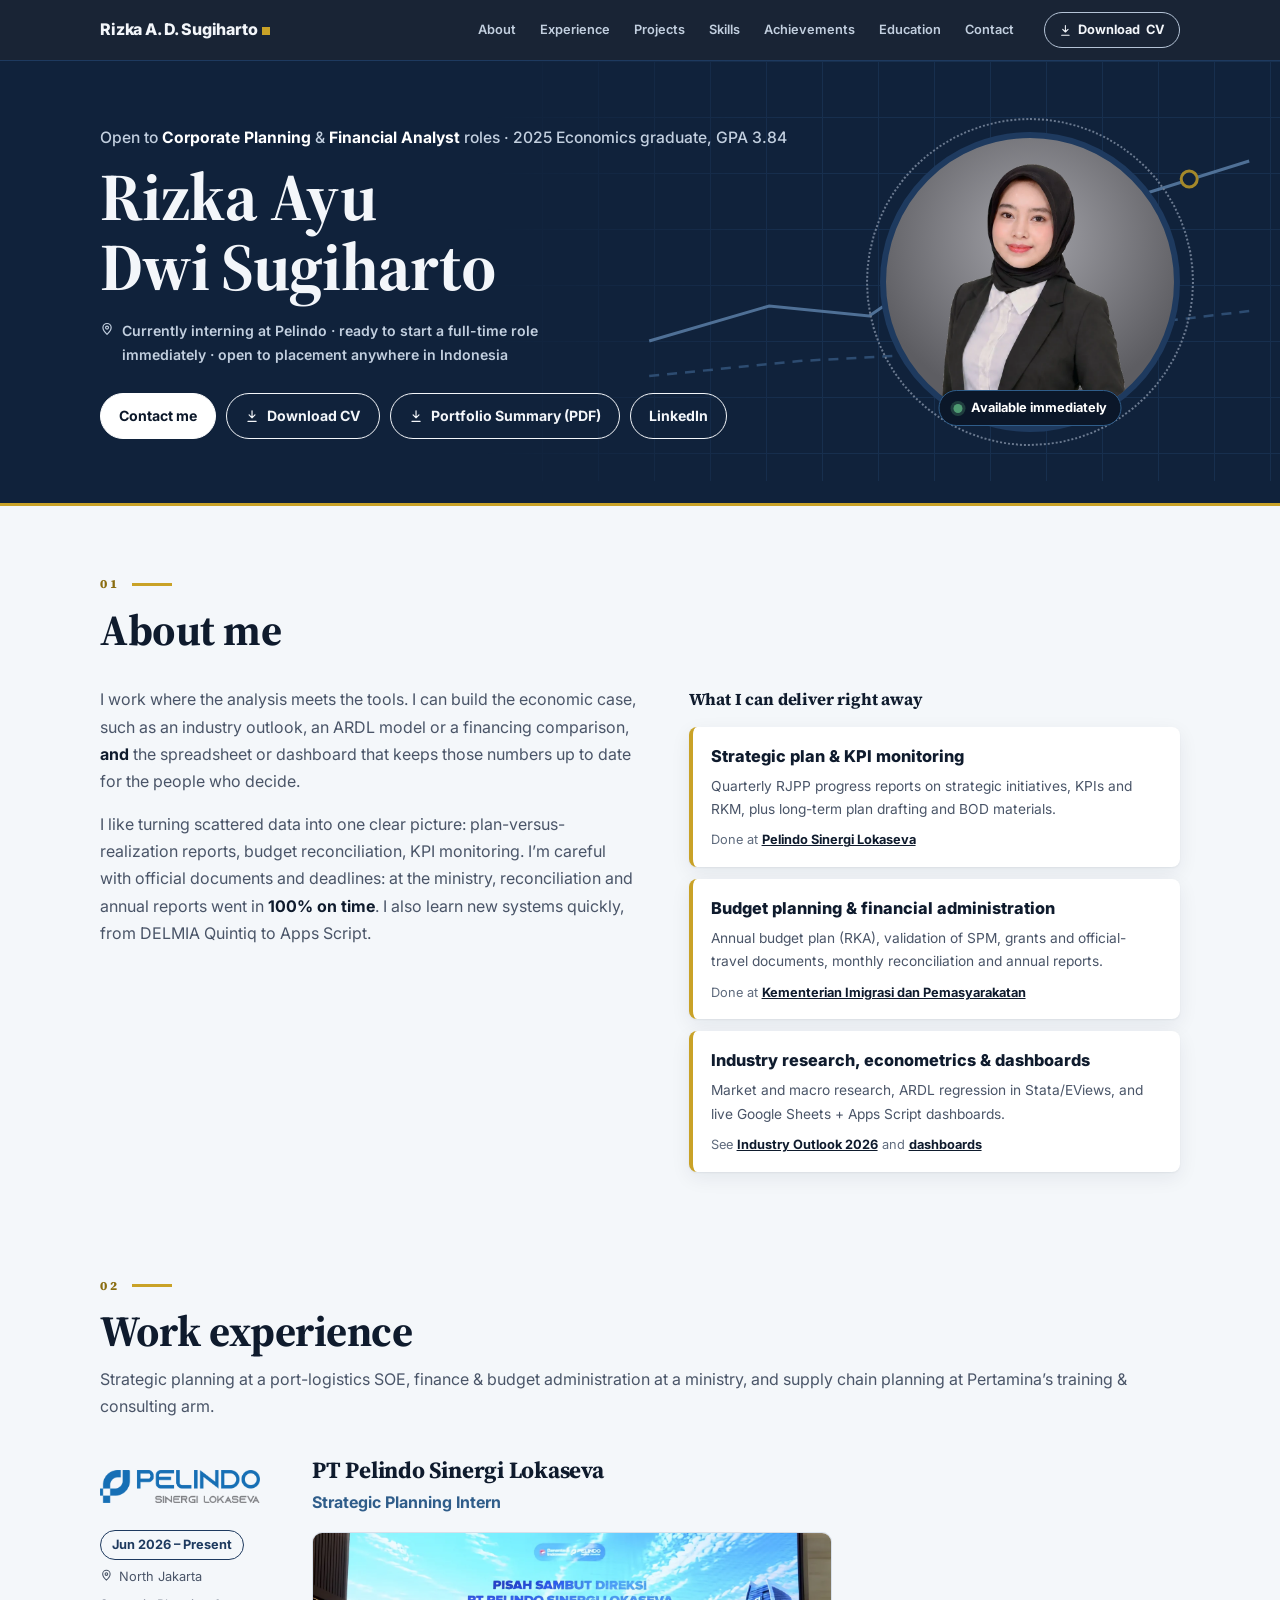
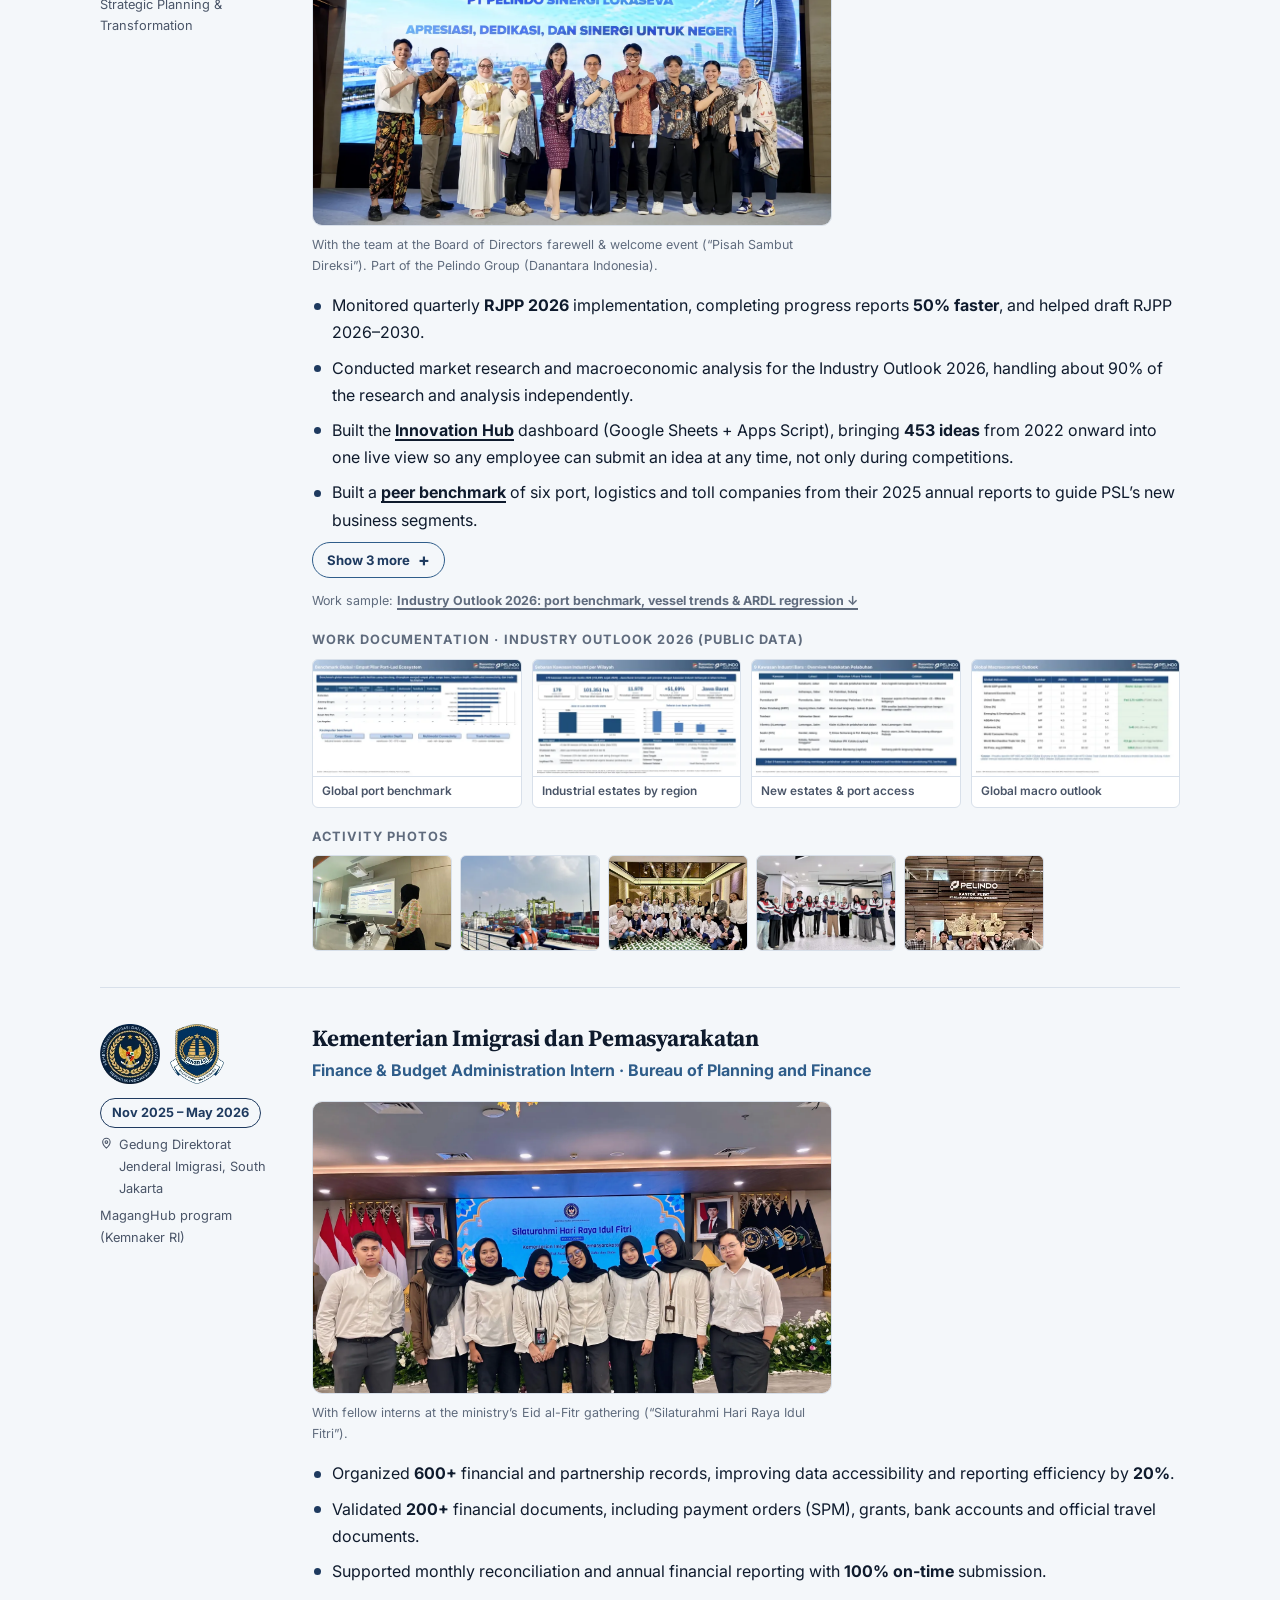
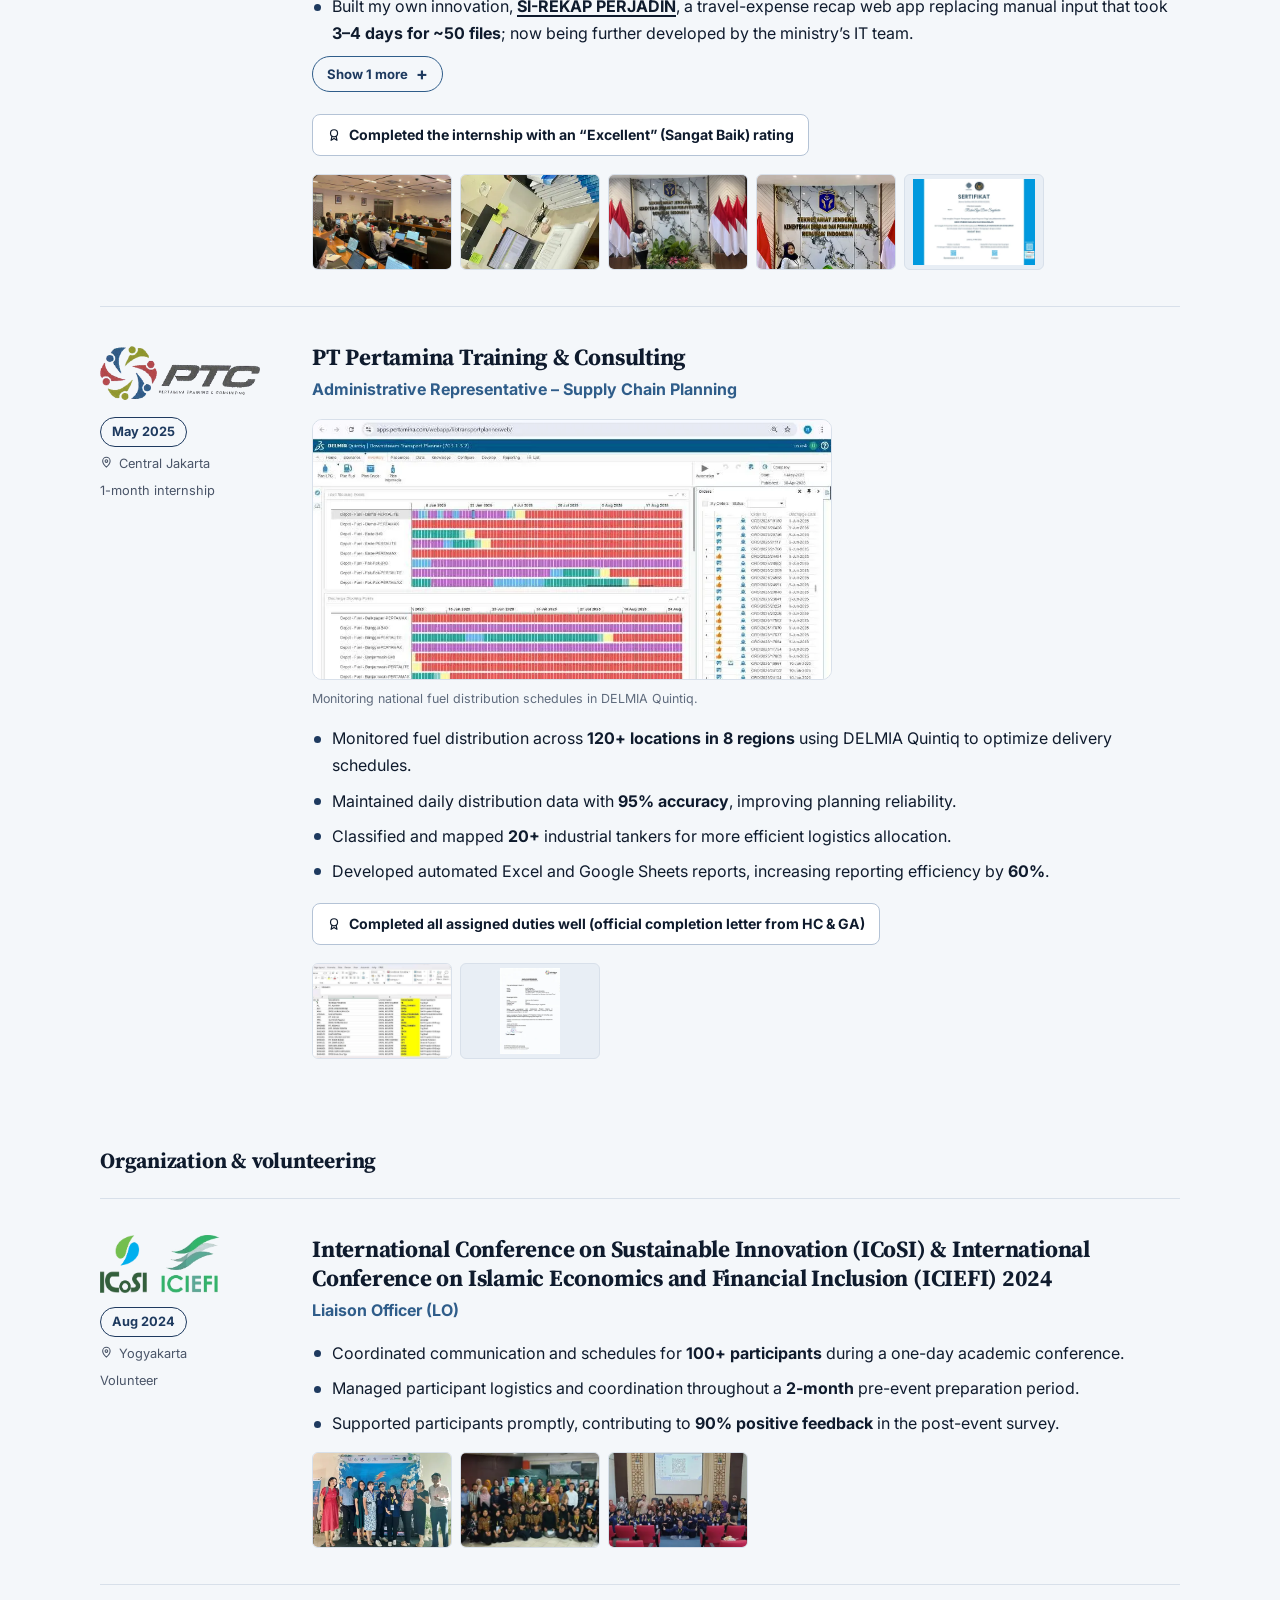
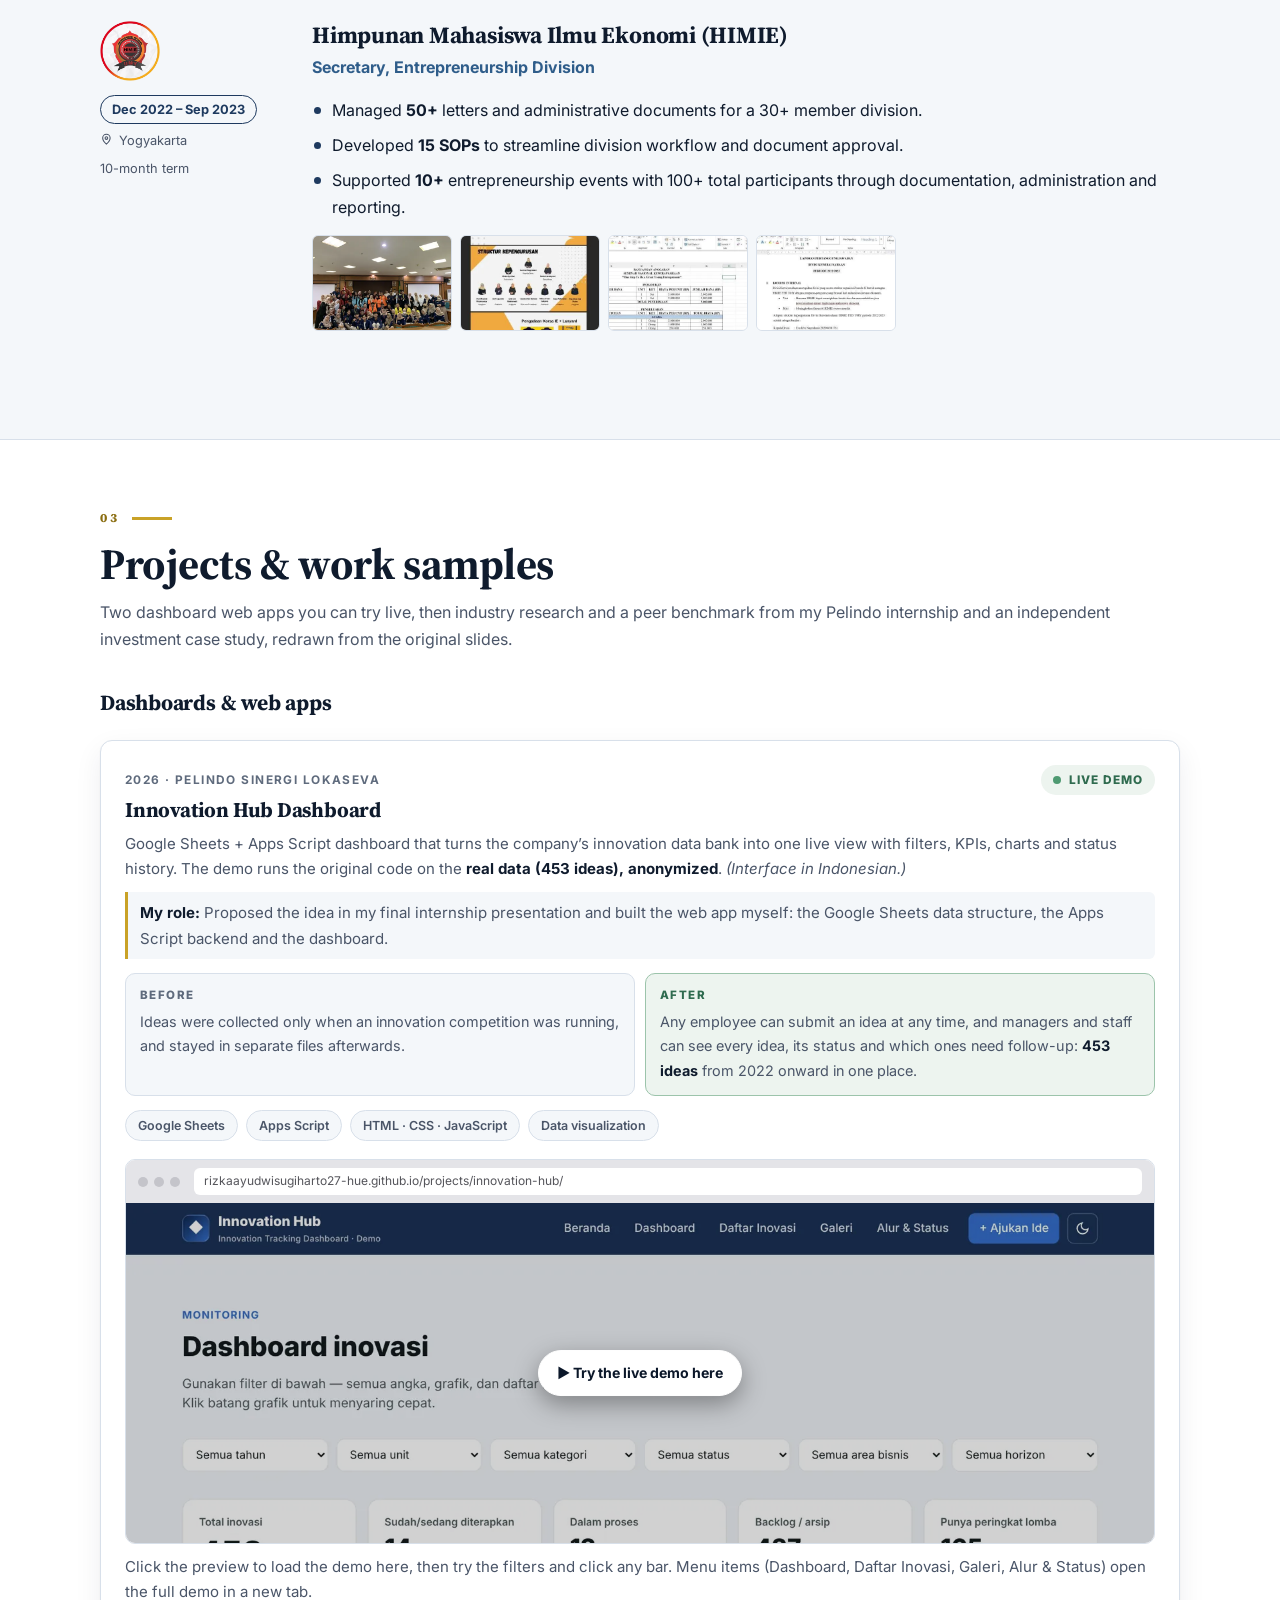
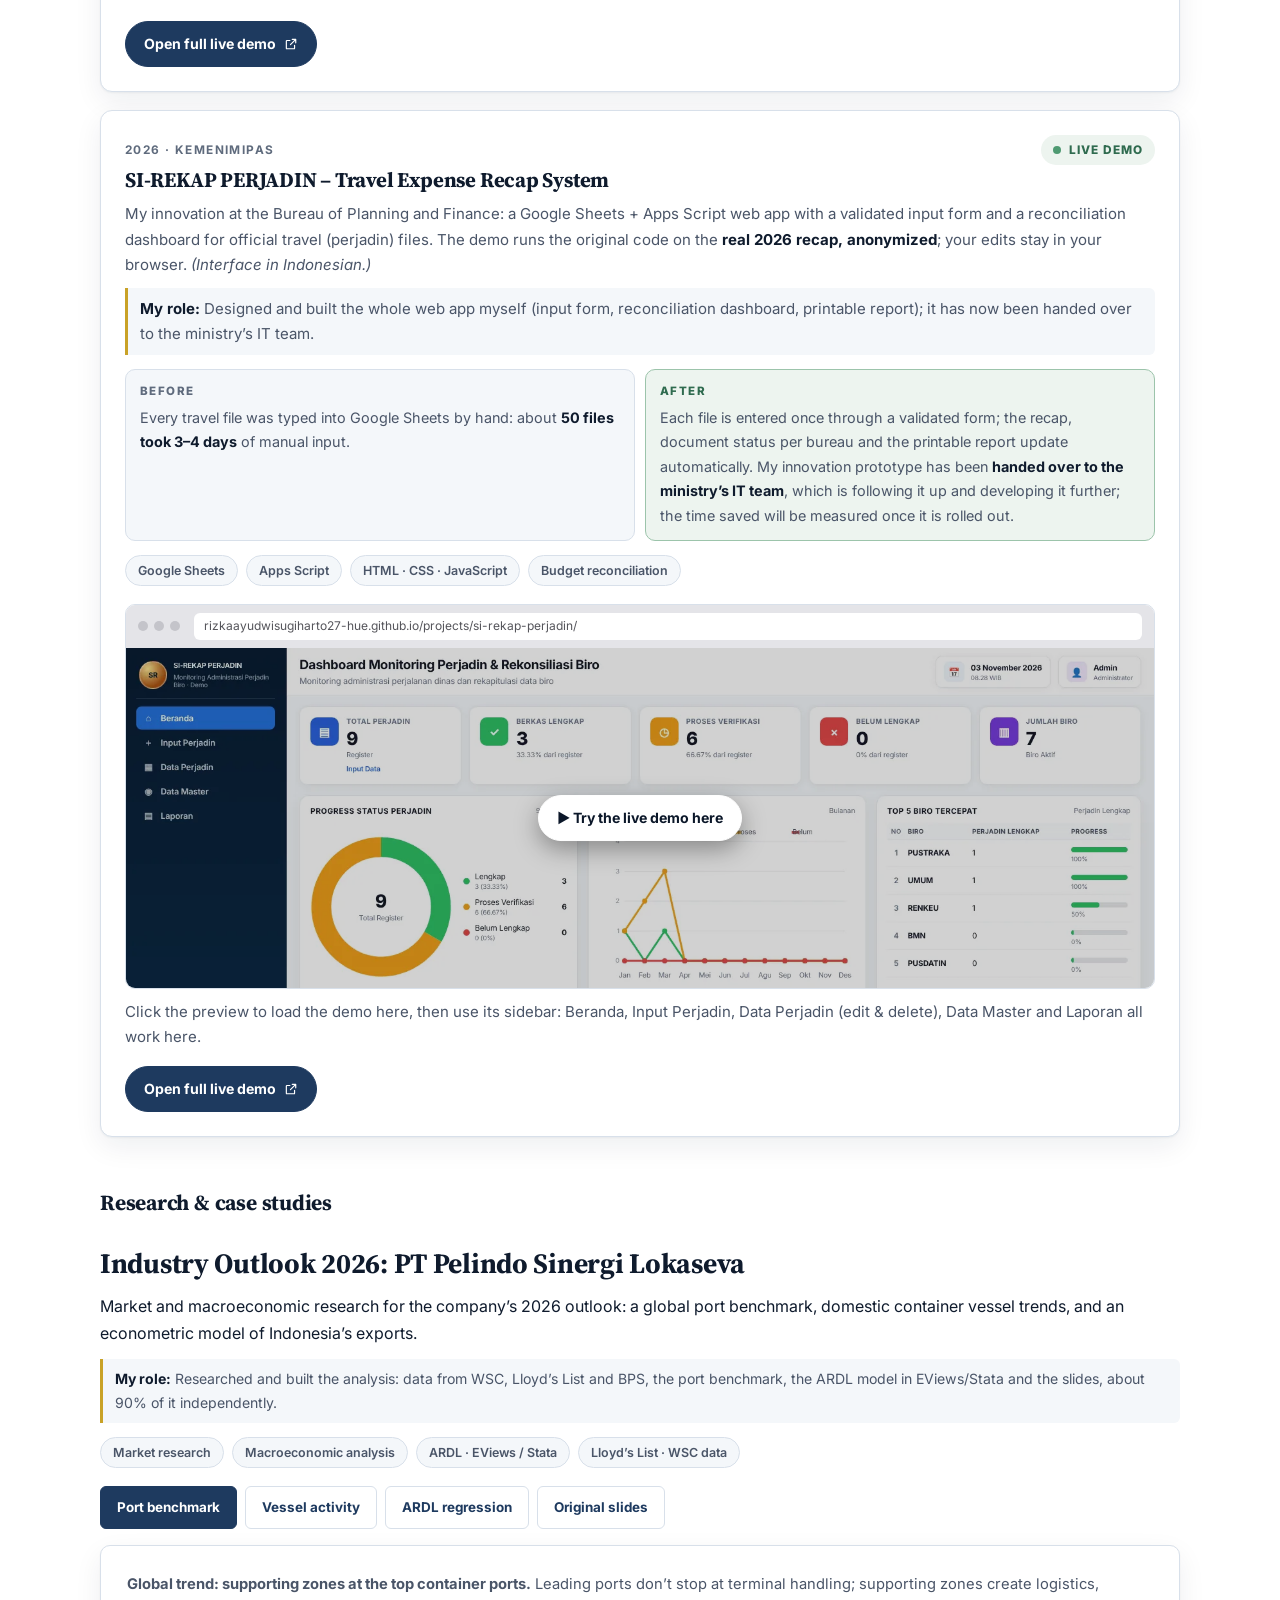
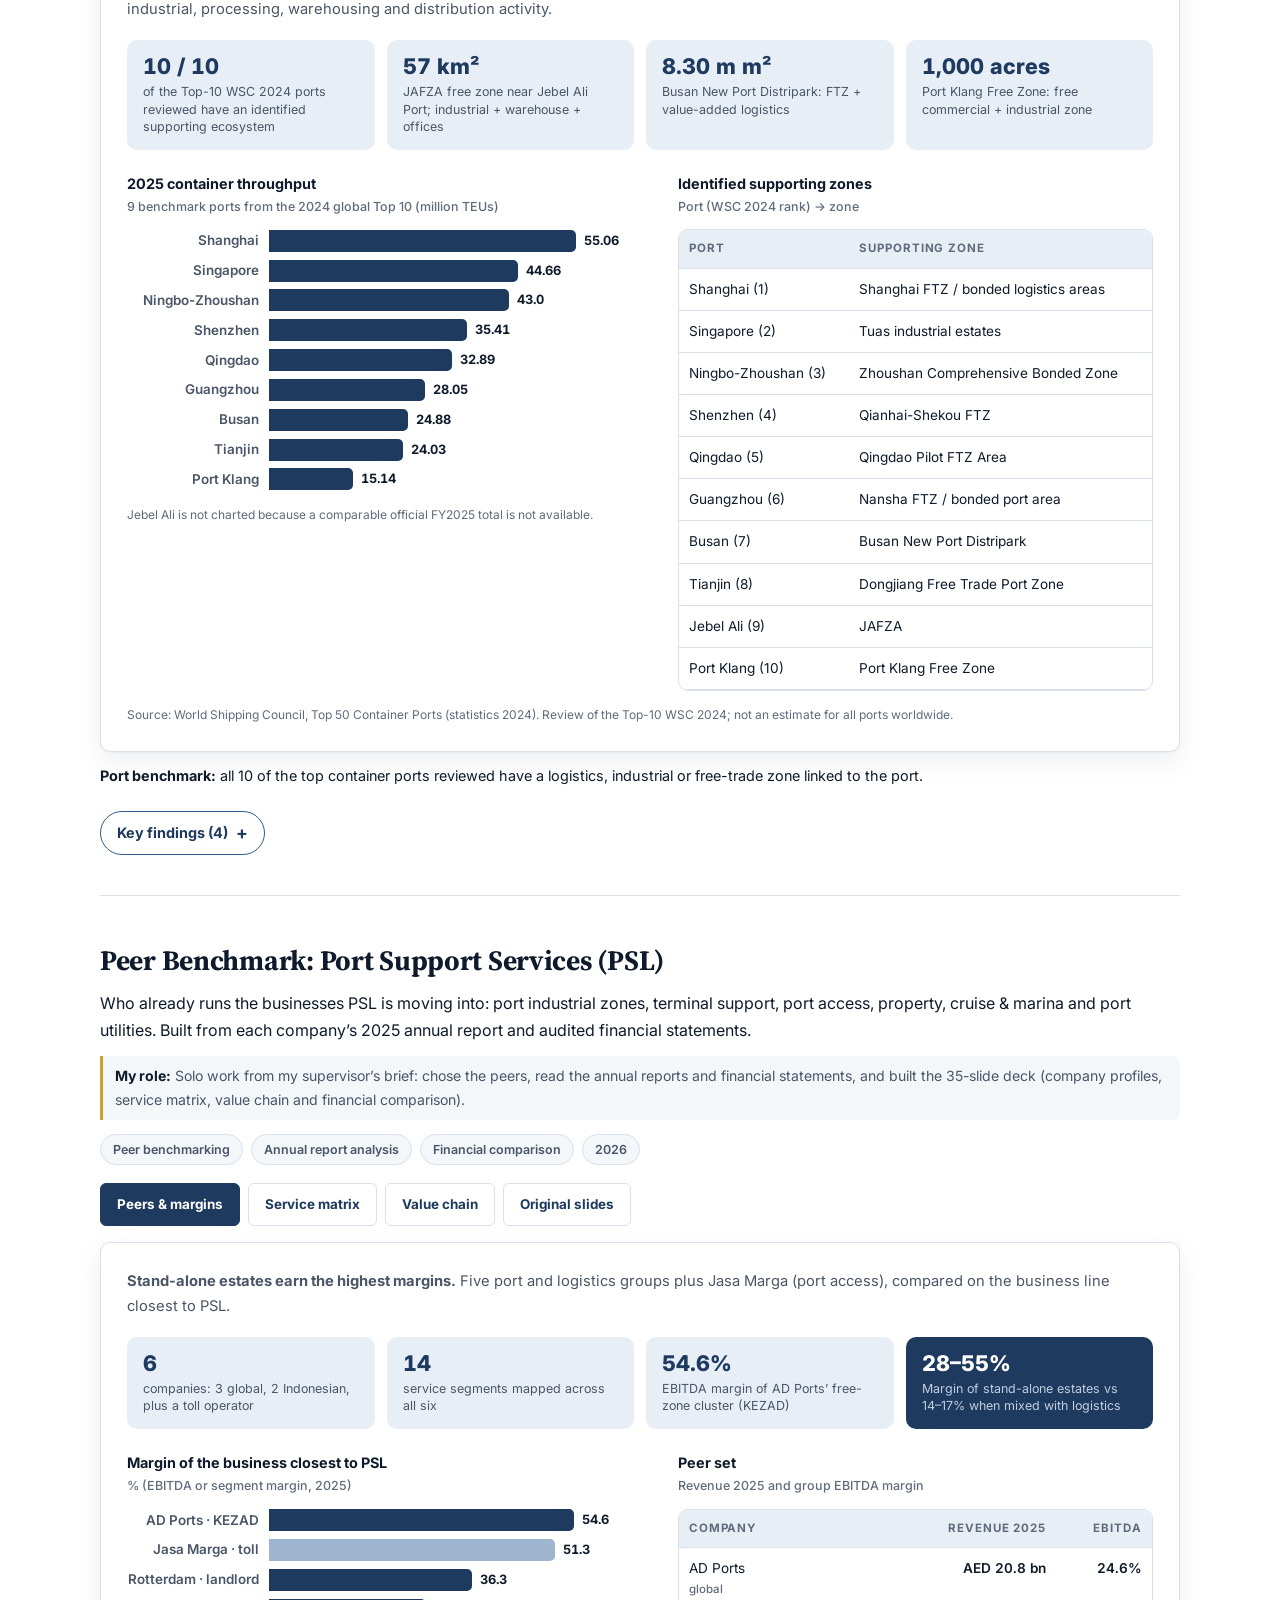
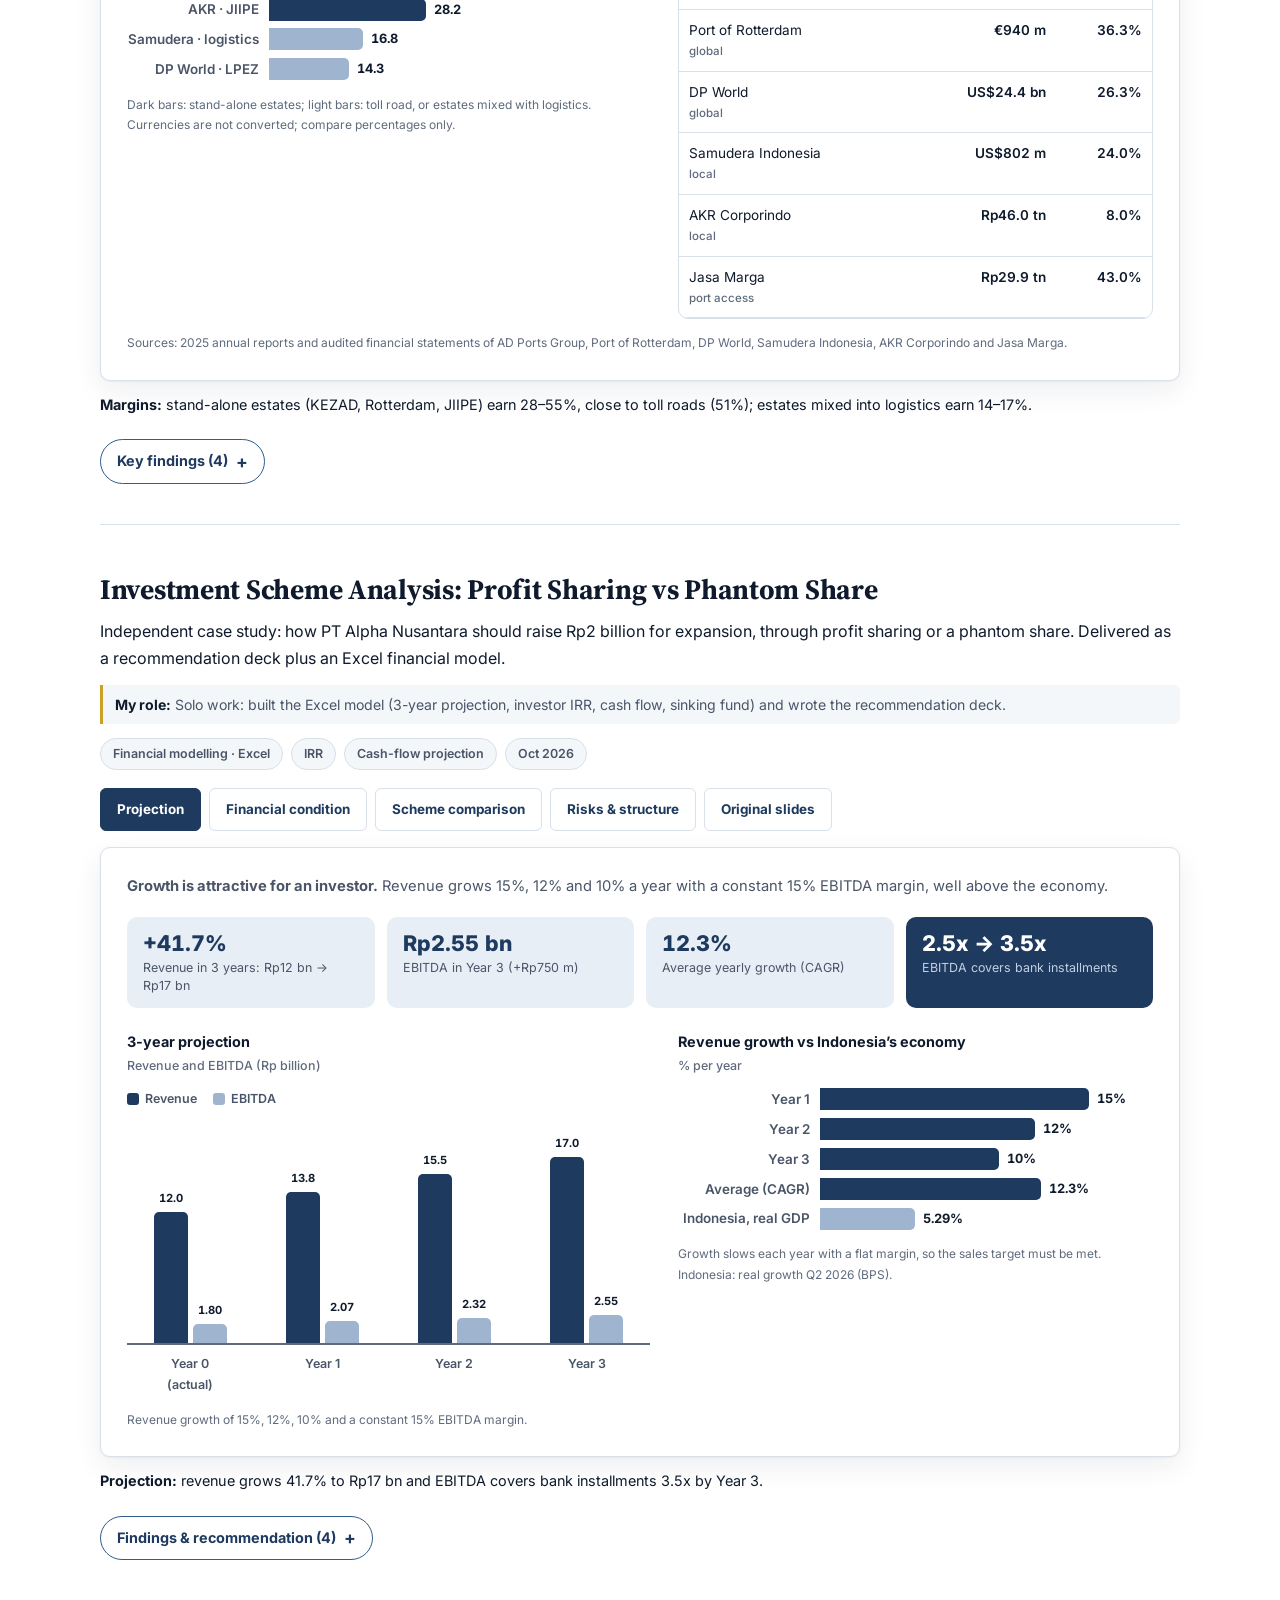
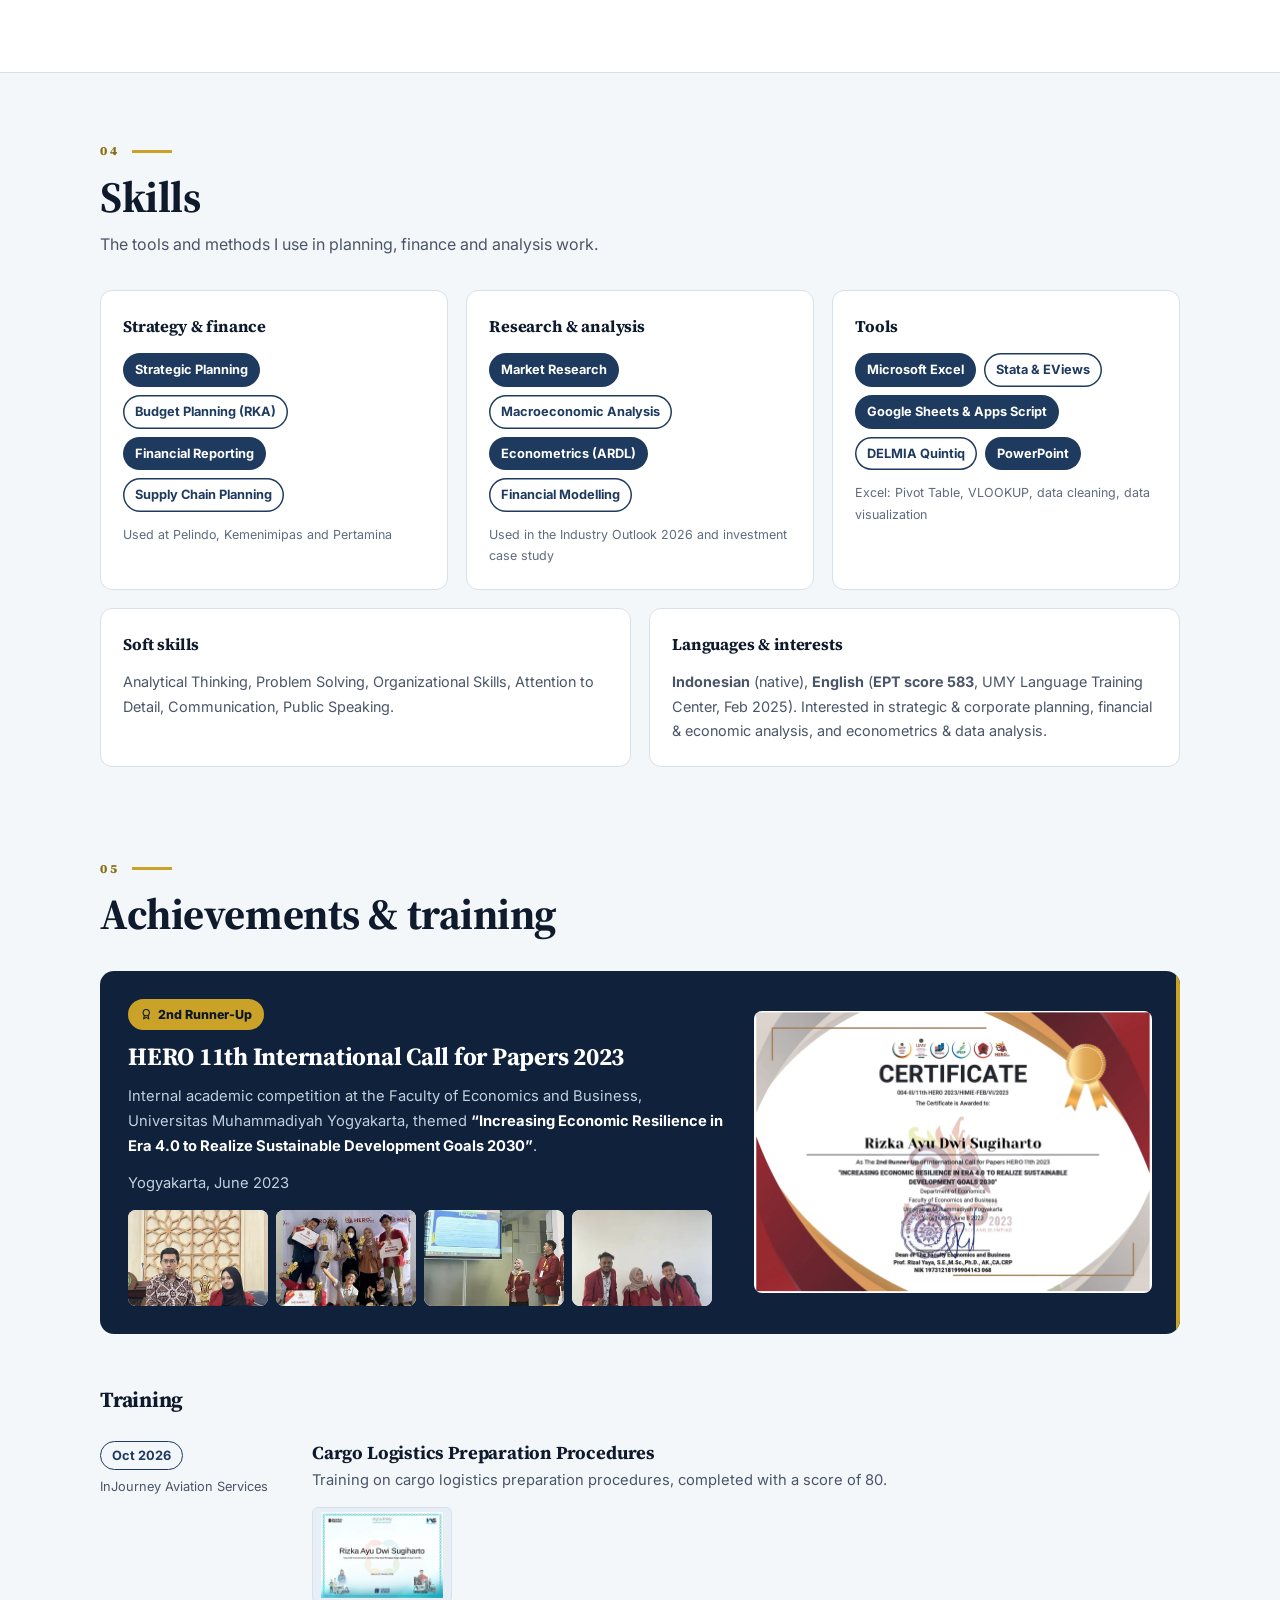
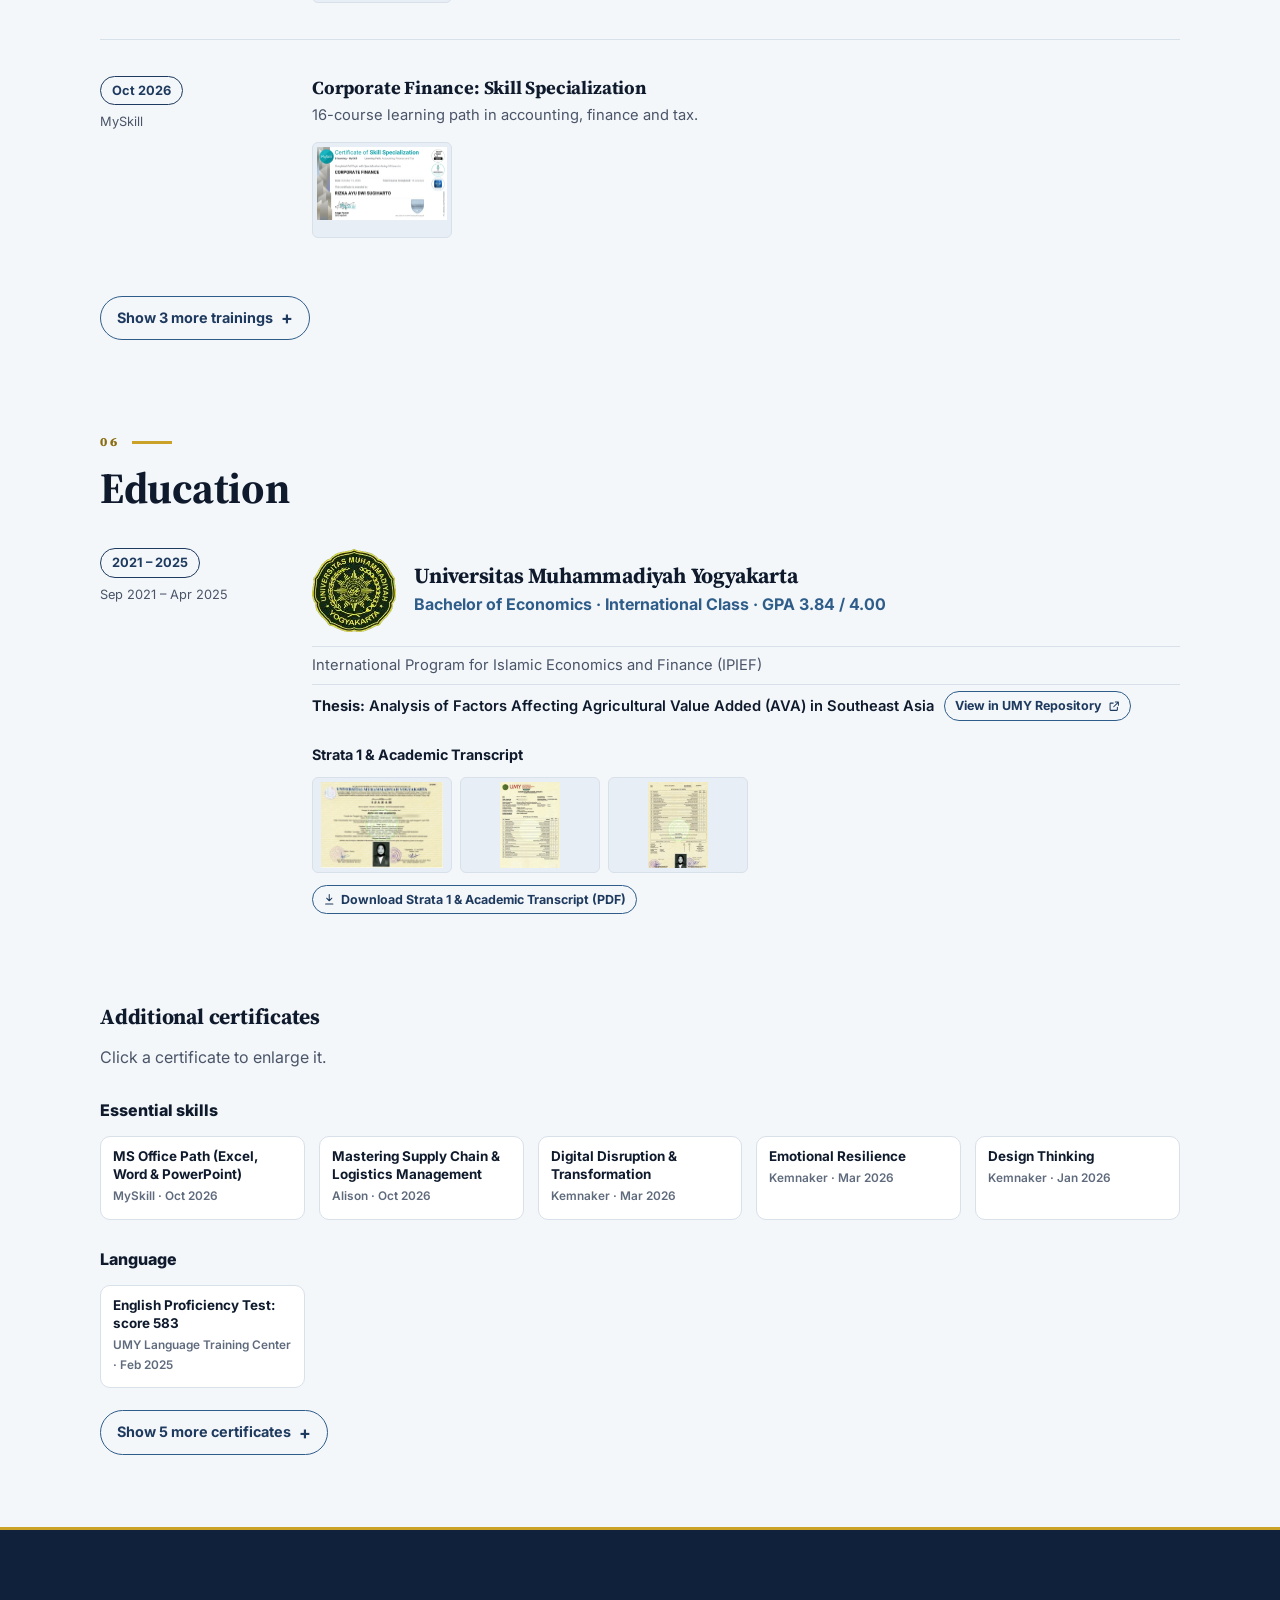
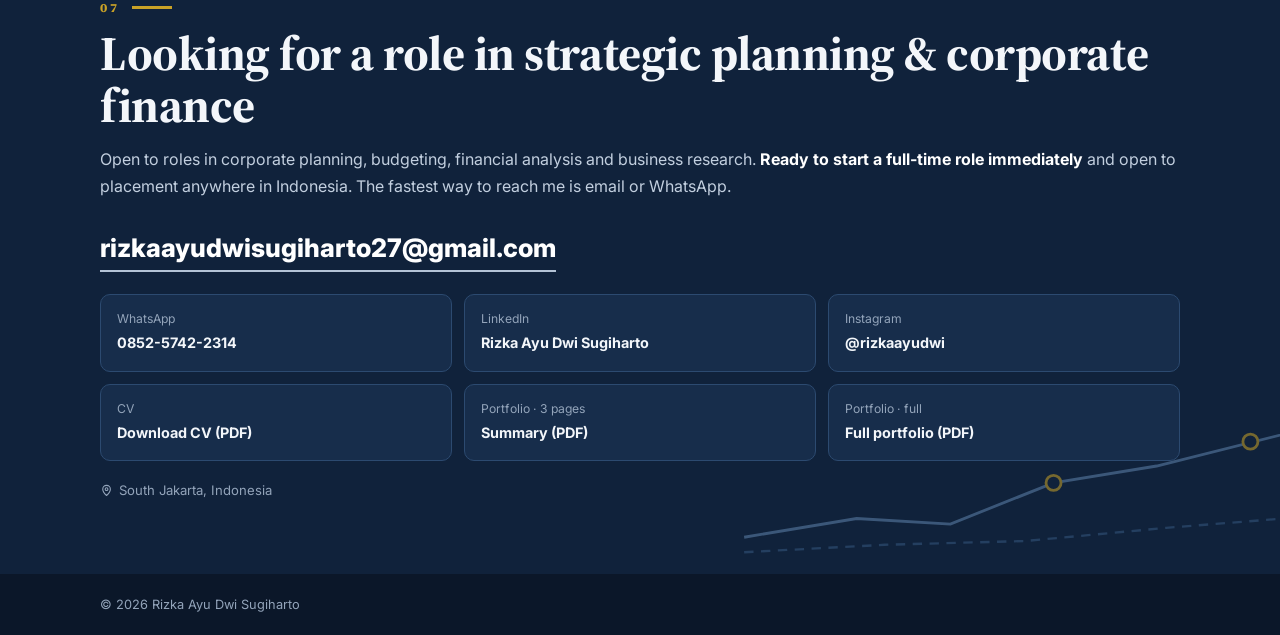
==== index.html @ f8ac5f77 "Tighten the printed portfolio: let panels break between charts Whole panels no longer jump to a new " ====
<!doctype html>
<html lang="en">
<head>
<meta charset="utf-8">
<meta name="viewport" content="width=device-width,initial-scale=1">
<script>document.documentElement.classList.add('js')</script>
<title>Rizka Ayu Dwi Sugiharto | Corporate Planning &amp; Financial Analyst</title>
<meta name="description" content="Rizka Ayu Dwi Sugiharto, 2025 Economics graduate (GPA 3.84) open to Corporate Planning and Financial Analyst roles. 3 internships at Pelindo Sinergi Lokaseva, Kementerian Imigrasi dan Pemasyarakatan and Pertamina Training &amp; Consulting.">
<link rel="canonical" href="https://rizkaayudwisugiharto27-hue.github.io/">
<link rel="icon" type="image/svg+xml" href="assets/favicon.svg">
<link rel="apple-touch-icon" href="assets/apple-touch-icon.png">
<meta name="theme-color" content="#10223b">
<script type="application/ld+json">{"@context": "https://schema.org", "@type": "Person", "name": "Rizka Ayu Dwi Sugiharto", "url": "https://rizkaayudwisugiharto27-hue.github.io/", "image": "https://rizkaayudwisugiharto27-hue.github.io/assets/og-cover.jpg", "jobTitle": "Corporate Planning & Financial Analyst", "email": "mailto:rizkaayudwisugiharto27@gmail.com", "address": {"@type": "PostalAddress", "addressLocality": "South Jakarta", "addressCountry": "ID"}, "alumniOf": {"@type": "CollegeOrUniversity", "name": "Universitas Muhammadiyah Yogyakarta"}, "knowsAbout": ["Strategic planning", "Corporate planning", "Budget planning", "Financial analysis", "Econometrics", "Google Apps Script dashboards"], "knowsLanguage": ["id", "en"], "sameAs": ["https://www.linkedin.com/in/rizkaayudwi/", "https://www.instagram.com/rizkaayudwi"]}</script>
<meta property="og:type" content="website">
<meta property="og:title" content="Rizka Ayu Dwi Sugiharto | Corporate Planning & Financial Analyst">
<meta property="og:description" content="2025 Economics graduate (GPA 3.84) with 3 internships in strategic planning, finance and supply chain at Pelindo, Kemenimipas and Pertamina. Live dashboard demos inside.">
<meta property="og:image" content="https://rizkaayudwisugiharto27-hue.github.io/assets/og-cover.jpg">
<meta property="og:image:width" content="1200">
<meta property="og:image:height" content="630">
<meta property="og:url" content="https://rizkaayudwisugiharto27-hue.github.io/">
<meta name="twitter:card" content="summary_large_image">
<meta name="twitter:image" content="https://rizkaayudwisugiharto27-hue.github.io/assets/og-cover.jpg">
<link rel="preconnect" href="https://fonts.googleapis.com">
<link rel="preconnect" href="https://fonts.gstatic.com" crossorigin>
<link rel="stylesheet" href="https://fonts.googleapis.com/css2?family=Inter:wght@400;500;600;700;800&family=Source+Serif+4:opsz,wght@8..60,600;8..60,700&display=swap">
<style>
/* ===== Tokens: navy with a soft-gold highlight, annual-report style ===== */
:root{
  --g-950:#0b1729; --g-900:#10223b; --g-850:#172d4b; --g-800:#1e3a5f; --g-700:#2f5d8a; --g-600:#3d6a99; --g-500:#6b7a90; --g-300:#b4c3d6; --g-200:#d5dfeb; --g-100:#e8eef5; --g-50:#f4f7fa;
  --ink:#0f1b2d; --ink-2:#4a5568; --ink-3:#5f6b7d; --line:#d8e0ea;
  --on-dark:#f3f6fa; --on-dark-2:#c2cfdf; --on-dark-3:#93a4ba; --line-dark:#2c4a70;
  --accent:#1e3a5f; --bar:#1e3a5f; --bar-2:#9fb5cf; --good:#2f6b4f; --good-2:#4f9a72; --good-bg:#edf4ef; --good-line:#9cc4ab; --gold:#c9a227; --gold-ink:#8a6d10;
  --f:"Inter",system-ui,-apple-system,"Segoe UI",sans-serif; --serif:"Source Serif 4",Georgia,"Times New Roman",serif;
  --max:1120px; --gutter:20px;
}
*{box-sizing:border-box}
html{scroll-behavior:smooth;scroll-padding-top:72px}
@media (prefers-reduced-motion:reduce){html{scroll-behavior:auto}*{animation:none!important;transition:none!important}}
body{margin:0;background:var(--g-50);color:var(--ink);font-family:var(--f);font-size:16px;line-height:1.65;-webkit-font-smoothing:antialiased}
img{max-width:100%;height:auto;display:block}
a{color:inherit}
h1,h2,h3,h4,p,ul,ol,figure{margin:0}
ul,ol{padding:0;list-style:none}
:focus-visible{outline:3px solid #6b8fb8;outline-offset:3px;border-radius:4px}
.wrap{max-width:var(--max);margin:0 auto;padding:0 var(--gutter)}
.sr-only{position:absolute;width:1px;height:1px;overflow:hidden;clip-path:inset(50%);white-space:nowrap}
[hidden]{display:none!important}
.ico{width:1em;height:1em;flex:none;fill:none;stroke:currentColor;stroke-width:2;stroke-linecap:round;stroke-linejoin:round}

/* ===== Nav ===== */
.nav{position:sticky;top:0;z-index:50;background:rgba(11,23,41,.94);backdrop-filter:blur(10px);-webkit-backdrop-filter:blur(10px);color:var(--on-dark);border-bottom:1px solid var(--g-800)}
.nav .wrap{display:flex;align-items:center;gap:20px;height:60px}
.brand{font-weight:800;font-size:1rem;text-decoration:none;white-space:nowrap;letter-spacing:-.01em}
.brand i{display:inline-block;width:8px;height:8px;background:var(--gold);margin-left:4px}
.nav ul{display:flex;gap:4px;margin-left:auto}
.nav ul a{display:block;font-size:.8rem;font-weight:600;color:var(--on-dark-2);text-decoration:none;padding:6px 10px;border-radius:6px}
.nav ul a:hover,.nav ul a.on{color:#fff;background:var(--g-800)}
.nav-cv{display:inline-flex;align-items:center;gap:6px;font-size:.8rem;font-weight:700;text-decoration:none;border:1.5px solid var(--g-300);border-radius:999px;padding:6px 14px;white-space:nowrap}
.nav-cv:hover{background:#fff;color:var(--g-950)}
.menu-btn{display:none;margin-left:auto;background:none;border:1.5px solid var(--g-500);color:#fff;font:inherit;font-weight:700;font-size:.8rem;border-radius:8px;padding:7px 12px;cursor:pointer}

/* ===== Buttons ===== */
.btn{display:inline-flex;align-items:center;gap:8px;min-height:44px;padding:10px 18px;border-radius:999px;border:1.5px solid currentColor;font:inherit;font-weight:700;font-size:.88rem;text-decoration:none;cursor:pointer;background:transparent;color:inherit;transition:background .2s,color .2s}
.btn:hover{background:rgba(255,255,255,.1)}
.btn.primary{background:#fff;color:var(--g-950);border-color:#fff}
.btn.primary:hover{background:var(--g-200);border-color:var(--g-200)}
.light .btn:hover{background:var(--g-100)}
.btn.solid{background:var(--g-800);color:#fff;border-color:var(--g-800)}
.btn.solid:hover{background:var(--g-950)}

/* ===== Hero ===== */
.hero{position:relative;background:var(--g-900);color:var(--on-dark);padding:64px 0 0;overflow:hidden}
.hero-top{padding-bottom:64px}
.hero-bg{position:absolute;inset:0 0 auto auto;width:62%;height:420px;background-image:linear-gradient(var(--g-800) 1px,transparent 1px),linear-gradient(90deg,var(--g-800) 1px,transparent 1px);background-size:56px 56px;-webkit-mask:linear-gradient(90deg,transparent,#000 40%);mask:linear-gradient(90deg,transparent,#000 40%);opacity:.55}
.hero-top{position:relative;display:grid;grid-template-columns:minmax(0,1fr) 300px;gap:48px;align-items:center}
.kicker{color:var(--on-dark-2);font-size:.98rem;font-weight:500;margin-bottom:10px}
.hero h1{font-size:clamp(2.4rem,5.6vw,4rem);font-weight:900;line-height:1.02;letter-spacing:-.03em}
.tagline{font-size:1.05rem;color:var(--on-dark);margin:16px 0 26px;max-width:46ch}
.kicker b{color:#fff}
.avail{display:flex;align-items:flex-start;gap:8px;color:var(--on-dark-2);font-size:.88rem;font-weight:600;margin:18px 0 26px;max-width:52ch}
.avail .ico{flex:none;margin-top:3px}
.ba{display:grid;grid-template-columns:1fr 1fr;gap:10px;margin:14px 0 4px}
.ba>div{border:1px solid var(--line-dark);border-radius:10px;padding:12px 14px;background:var(--g-900)}
.ba>div:last-child{border-color:var(--good-2);background:rgba(79,154,114,.1)}
.ba span{display:block;font-size:.72rem;font-weight:800;letter-spacing:.12em;text-transform:uppercase;color:var(--on-dark-3);margin-bottom:4px}
.ba>div:last-child span{color:#9cc4ab}
.ba p{color:var(--on-dark-2);font-size:.9rem}
.ba b{color:#fff}
.btns{display:flex;flex-wrap:wrap;gap:10px}
.portrait{position:relative;width:100%;aspect-ratio:1;justify-self:end}
.portrait::before{content:"";position:absolute;inset:-14px;border-radius:50%;border:2px dotted var(--g-500)}
.portrait .pring{position:absolute;inset:0;border-radius:50%;overflow:hidden;background:radial-gradient(circle at 50% 35%,#a3a3a9,#5d5d62 70%);border:6px solid var(--g-800)}
.portrait img{position:absolute;left:50%;top:9%;width:70%;transform:translateX(-50%)}
.portrait figcaption{position:absolute;left:50%;bottom:6px;transform:translateX(-50%);display:flex;align-items:center;gap:8px;background:var(--g-950);color:#fff;font-size:.8rem;font-weight:700;padding:6px 14px;border-radius:999px;white-space:nowrap;border:1px solid var(--g-700)}
.portrait figcaption::before{content:"";width:9px;height:9px;border-radius:50%;background:var(--good-2);box-shadow:0 0 0 3px rgba(79,154,114,.3)}
.deco{position:absolute;right:-40px;top:30px;width:58%;height:300px;pointer-events:none;opacity:.8}

.stripe{height:12px;background:repeating-linear-gradient(-45deg,var(--g-600) 0 14px,var(--g-300) 14px 28px)}

/* ===== Sections ===== */
section{padding:72px 0}
.light{background:var(--g-50)}
.dark{background:var(--g-900);color:var(--on-dark)}
.sec-head{margin-bottom:32px;max-width:760px}
.sec-head h2{font-size:clamp(1.9rem,4vw,2.5rem);font-weight:800;letter-spacing:-.02em;line-height:1.15}
body{counter-reset:sec}
.sec-head,.contact h2{counter-increment:sec}
.sec-head h2::before,.contact h2::before{content:counter(sec,decimal-leading-zero);display:block;width:fit-content;padding-right:52px;background:linear-gradient(var(--gold),var(--gold)) right center/40px 3px no-repeat;font-size:.78rem;font-weight:800;letter-spacing:.22em;line-height:1;color:var(--gold-ink);margin-bottom:14px}
.dark .sec-head h2::before,.contact h2::before{color:var(--gold)}
.sec-head p{margin-top:10px;color:var(--ink-2);max-width:64ch}
#projects .sec-head,#projects .sec-head p,#experience .sec-head,#experience .sec-head p{max-width:none}
.dark .sec-head p{color:var(--on-dark-2)}
.sub-h{font-size:1.35rem;font-weight:800;margin:48px 0 18px;letter-spacing:-.01em}
.link{font-weight:700;text-underline-offset:3px;text-decoration-thickness:2px}
.dark .link{color:#fff}

/* ===== About ===== */
.about{display:grid;grid-template-columns:1.1fr 1fr;gap:48px}
.prose p{color:var(--ink-2);margin-bottom:16px}
.prose b{color:var(--ink)}
.facts{display:grid;grid-template-columns:repeat(3,1fr);gap:12px;margin-top:22px}
.fact{background:#fff;border:1px solid var(--line);border-radius:12px;padding:14px 16px}
.fact b{display:block;font-size:1.7rem;font-weight:800;line-height:1.1;color:var(--g-800);font-variant-numeric:tabular-nums}
.fact span{font-size:.78rem;color:var(--ink-3);font-weight:600}
.ready-title{font-size:1.05rem;font-weight:800;margin-bottom:12px}
.focus li{background:#fff;border:1px solid var(--line);border-left:5px solid var(--accent);border-radius:8px;padding:16px 18px;margin-bottom:12px}
.focus b{display:block;font-size:1.02rem;font-weight:800}
.focus span{display:block;color:var(--ink-2);font-size:.86rem;margin-top:4px}
.focus .proof{color:var(--ink-3);font-size:.8rem;margin-top:8px}
.focus .proof a{color:var(--ink);font-weight:700}

/* ===== Experience log ===== */
.log{display:grid;grid-template-columns:180px minmax(0,1fr);gap:32px;padding:36px 0;border-top:1px solid var(--line)}
.log:first-of-type{border-top:0;padding-top:4px}
.log-meta{display:flex;flex-direction:column;gap:6px;font-size:.8rem;color:var(--ink-2)}
.when{align-self:flex-start;background:var(--g-900);color:#fff;font-weight:700;font-size:.8rem;border-radius:999px;padding:4px 12px;white-space:nowrap}
.where{display:flex;gap:6px;align-items:flex-start}
.where .ico{margin-top:3px}
.log-body{min-width:0}
.log-body h3{font-size:1.45rem;font-weight:800;letter-spacing:-.01em;line-height:1.25}
.role{color:var(--g-700);font-weight:700;margin:4px 0 16px}
.lead{max-width:520px;border-radius:10px;overflow:hidden;border:1px solid var(--line);background:#fff;margin-bottom:8px}
.lead img{width:100%;aspect-ratio:var(--ratio,16/9);object-fit:cover;object-position:var(--focus,50% 0)}
.lead.contain{background:var(--g-100);padding:18px}
.lead.contain img{object-fit:contain;max-height:420px}
.lead-cap{max-width:520px;font-size:.78rem;color:var(--ink-3);margin-bottom:16px}
.log-body ul.pts li{position:relative;padding-left:20px;margin-bottom:8px;color:var(--ink)}
.log-body ul.pts li::before{content:"";position:absolute;left:2px;top:.65em;width:7px;height:7px;border-radius:50%;background:var(--accent)}
.result{display:inline-flex;align-items:center;gap:8px;background:#fff;border:1px solid var(--g-300);border-radius:8px;padding:8px 14px;font-weight:700;font-size:.88rem;margin:10px 0 4px}
.thumbs{display:flex;flex-wrap:wrap;gap:8px;margin-top:14px}
.work-h{font-size:.8rem;font-weight:700;letter-spacing:.08em;text-transform:uppercase;color:var(--ink-3);margin:18px 0 -6px}
.thumbs.work{display:grid;grid-template-columns:repeat(4,minmax(0,1fr));gap:10px}
.thumb.wide{width:auto;height:auto;display:flex;flex-direction:column;text-align:left;background:#fff}
.thumb.wide img{width:100%;aspect-ratio:16/9;object-fit:cover;object-position:top left;border-bottom:1px solid var(--line)}
.thumb.wide span{display:block;padding:7px 9px;font:600 .74rem/1.35 var(--f);color:var(--ink-2)}
.thumb{width:140px;height:96px;padding:0;border:1px solid var(--line);border-radius:6px;overflow:hidden;background:#fff;cursor:zoom-in}
.thumb img{width:100%;height:100%;object-fit:cover;object-position:top;transition:transform .3s}
.thumb.contain{background:var(--g-100)}
.thumb.contain img{object-fit:contain;padding:4px}
.thumb:hover img{transform:scale(1.05)}
.thumb[data-src*="/exp/"] img{object-position:50% 35%}
.org-logo{display:flex;align-items:center;gap:14px;margin:6px 0 4px;color:var(--ink-2);font-size:.9rem}
.org-logo span{display:grid;place-items:center;width:56px;height:56px;border-radius:10px;background:#fff;border:1px solid var(--line);font-weight:800;color:var(--g-700);font-size:.8rem}

/* ===== Cases (dark) ===== */
.case{padding:8px 0 40px;margin-bottom:40px;border-bottom:1px solid var(--line-dark)}
.case:last-of-type{border-bottom:0;margin-bottom:0}
.case h3{font-size:clamp(1.4rem,2.6vw,1.75rem);font-weight:800;letter-spacing:-.01em;line-height:1.2}
.case .lede{color:var(--on-dark);margin:12px 0}
.myrole{border-left:3px solid var(--gold);background:var(--g-50);padding:8px 12px;margin:10px 0 14px;font-size:.88rem;color:var(--ink-2);border-radius:0 6px 6px 0}
.myrole b{color:var(--ink)}
.case .note{border-left:3px solid var(--g-500);padding:4px 0 4px 14px;color:var(--on-dark-2);font-style:italic;font-size:.92rem;margin:14px 0}
.chips{display:flex;flex-wrap:wrap;gap:8px;margin:14px 0 18px}
.chip{border:1px solid var(--line-dark);color:var(--on-dark-2);border-radius:999px;padding:4px 12px;font-size:.78rem;font-weight:600}
.tabs{display:flex;flex-wrap:wrap;gap:8px;margin-bottom:16px}
.tab{font:inherit;font-weight:700;font-size:.84rem;padding:9px 16px;border-radius:6px;border:1px solid var(--line-dark);background:transparent;color:#fff;cursor:pointer}
.tab[aria-selected="true"]{background:#fff;color:var(--g-950);border-color:#fff}
.panel{background:#fff;color:var(--ink);border-radius:10px;padding:26px;border:8px solid #fff;box-shadow:0 0 0 1px var(--line-dark)}
.panel .desc{color:var(--ink-2);font-size:.92rem;margin-bottom:18px}
.cap{margin-top:12px;color:var(--on-dark);font-size:.9rem}
.cap b{color:#fff}
.find-h{font-size:1.15rem;font-weight:800;margin:30px 0 10px}
.findings{width:100%;border-collapse:collapse;font-size:.88rem}
.findings th{text-align:left;font-size:.78rem;color:var(--on-dark-2);font-weight:700;padding:8px 12px 8px 0;border-bottom:1px solid var(--line-dark)}
.findings td{padding:12px 12px 12px 0;border-bottom:1px solid var(--line-dark);vertical-align:top;color:var(--on-dark-2)}
.findings td:first-child{color:#fff;font-weight:700;width:16%}
.findings td:nth-child(2){width:42%}
.findings b{color:#fff}
.more{display:grid;grid-template-columns:1fr;gap:18px}
.mcard{background:var(--g-850);border:1px solid var(--line-dark);border-radius:12px;padding:24px;display:flex;flex-direction:column;gap:12px}
.mcard .k{font-size:.74rem;font-weight:700;letter-spacing:.12em;text-transform:uppercase;color:var(--on-dark-3)}
.mcard h4{font-size:1.15rem;font-weight:800;line-height:1.3}
.mcard p{color:var(--on-dark-2);font-size:.92rem}
.mcard .btn{align-self:flex-start;margin-top:auto}
.mcard.wide{display:grid;grid-template-columns:300px 1fr;gap:24px;align-items:center}
.mtext{display:flex;flex-direction:column;gap:10px}
.live{background:var(--g-850);border:1px solid var(--line-dark);border-radius:12px;padding:24px;margin-bottom:18px}
.live-head{display:flex;justify-content:space-between;gap:12px;flex-wrap:wrap;align-items:flex-start;margin-bottom:8px}
.live .k{font-size:.74rem;font-weight:700;letter-spacing:.12em;text-transform:uppercase;color:var(--on-dark-3)}
.live h4{font-size:1.3rem;font-weight:800;line-height:1.3;margin-top:4px}
.live>p{color:var(--on-dark-2);font-size:.94rem}
.live>p b{color:#fff}
.badge-live{display:inline-flex;align-items:center;gap:8px;background:var(--good-bg);color:var(--good);font-weight:800;font-size:.74rem;letter-spacing:.08em;border-radius:999px;padding:5px 12px}
.badge-live::before{content:"";width:8px;height:8px;border-radius:50%;background:var(--good-2);animation:pulse 1.6s infinite}
@keyframes pulse{0%{box-shadow:0 0 0 0 rgba(79,154,114,.55)}70%{box-shadow:0 0 0 8px rgba(79,154,114,0)}100%{box-shadow:0 0 0 0 rgba(79,154,114,0)}}
.browser{margin-top:6px;border-radius:10px;overflow:hidden;background:#fff;border:1px solid var(--line-dark)}
.browser-bar{display:flex;align-items:center;gap:6px;background:#e4e4e8;padding:8px 12px;color:#55555b;font-size:.75rem}
.browser-bar i{width:10px;height:10px;border-radius:50%;background:#c4c4ca}
.browser-bar span{flex:1;min-width:0;background:#fff;border-radius:6px;padding:3px 10px;margin-left:8px;white-space:nowrap;overflow:hidden;text-overflow:ellipsis}
.browser iframe{display:block;width:100%;height:640px;border:0;background:#fff}
.browser.tall iframe{height:820px}
.demo-load{all:unset;box-sizing:border-box;position:relative;display:block;width:100%;cursor:pointer}
.demo-load img{display:block;width:100%;height:340px;object-fit:cover;object-position:top left;filter:saturate(.9) brightness(.82);transition:filter .2s}
.demo-load .btn{position:absolute;left:50%;top:50%;transform:translate(-50%,-50%);box-shadow:0 8px 24px rgba(0,0,0,.35);white-space:nowrap}
.demo-load:hover img,.demo-load:focus-visible img{filter:none}
.demo-load:focus-visible{outline:3px solid #fff;outline-offset:-3px}
.print-only{display:none}
.live-tip{color:var(--on-dark-3);font-size:.82rem;margin-top:10px}
.mock{background:#f4f4f6;border-radius:10px;padding:12px;display:grid;grid-template-columns:44px 1fr;gap:8px}
.mock .side{background:#1f3550;border-radius:8px}
.mock .main{display:flex;flex-direction:column;gap:6px}
.mock .row{display:grid;grid-template-columns:repeat(4,1fr);gap:6px}
.mock .row div{background:#fff;border-radius:6px;height:30px;border:1px solid #e1e1e6;position:relative}
.mock .row div::after{content:"";position:absolute;left:7px;top:8px;width:14px;height:14px;border-radius:4px;background:var(--c)}
.mock .big{display:grid;grid-template-columns:1fr 1.4fr;gap:6px}
.mock .big div{background:#fff;border:1px solid #e1e1e6;border-radius:6px;height:76px;display:grid;place-items:center}
.ring{width:50px;height:50px;border-radius:50%;background:conic-gradient(#f2a33a 0 50%,#3cb371 50% 80%,#5b8def 80% 100%);-webkit-mask:radial-gradient(circle,transparent 13px,#000 14px);mask:radial-gradient(circle,transparent 13px,#000 14px)}
.spark{width:86%;height:44px}

/* ===== Charts (inside white panels) ===== */
.kpis{display:grid;grid-template-columns:repeat(4,1fr);gap:12px;margin-bottom:22px}
.kpi{background:var(--g-100);border-radius:10px;padding:14px 16px}
.kpi b{display:block;font-size:1.35rem;font-weight:800;color:var(--g-800);line-height:1.15;font-variant-numeric:tabular-nums}
.kpi span{font-size:.78rem;color:var(--ink-2);line-height:1.4;display:block;margin-top:4px}
.kpi.hl{background:var(--g-800)}.kpi.hl b{color:#fff}.kpi.hl span{color:var(--on-dark-2)}
.split{display:grid;grid-template-columns:1.1fr 1fr;gap:28px;align-items:start}
.split>*,.p-charts>*,.panel{min-width:0}
.chart-title{font-weight:700;font-size:.9rem;margin-bottom:12px}
.chart-title span{display:block;font-weight:500;font-size:.78rem;color:var(--ink-3)}
.hbars{display:flex;flex-direction:column;gap:7px}
.hbar{display:grid;grid-template-columns:132px 1fr;align-items:center;gap:10px;font-size:.84rem}
.hbar .n{font-weight:600;color:var(--ink-2);text-align:right;white-space:nowrap;overflow:hidden;text-overflow:ellipsis}
.hbar .t{position:relative;height:22px;margin-right:46px}
.hbar .f{display:block;height:100%;width:var(--w);background:var(--bar);border-radius:0 5px 5px 0;transition:width .9s cubic-bezier(.2,.7,.2,1)}
.hbar .f.alt{background:var(--bar-2)}
.hbar .v{position:absolute;top:50%;transform:translateY(-50%);left:calc(var(--w) + 8px);font-weight:700;font-size:.8rem;font-variant-numeric:tabular-nums}
.src{font-size:.75rem;color:var(--ink-3);margin-top:14px}
.tbl{width:100%;border-collapse:collapse;font-size:.85rem}
.tbl th,.tbl td{padding:9px 10px;border-bottom:1px solid var(--line);text-align:left;vertical-align:top}
.tbl th{font-size:.72rem;text-transform:uppercase;letter-spacing:.08em;color:var(--ink-3);font-weight:700;background:var(--g-100)}
.tbl td.num{text-align:right;font-variant-numeric:tabular-nums;font-weight:600}
.tbl-wrap{overflow-x:auto;border-radius:10px;border:1px solid var(--line)}
.tbl small.muted{display:block;color:var(--ink-3);font-size:.72rem;font-weight:500}
.tbl.mx{min-width:760px;font-size:.8rem}
.tbl.mx th[scope=rowgroup]{background:#fff;text-transform:none;letter-spacing:0;font-size:.8rem;color:var(--ink);border-right:1px solid var(--line);width:150px}
.tbl.mx .c{text-align:center;width:74px}
.dot{display:inline-block;width:13px;height:13px;border-radius:50%;vertical-align:middle}
.dot.O{background:var(--g-800)}
.dot.H{background:var(--bar-2);box-shadow:inset 0 0 0 2px var(--g-800)}
.dot.P{background:#fff;box-shadow:inset 0 0 0 2px var(--g-800)}
.dot.N{background:var(--g-200)}
.mx-hint{display:none;font-size:.76rem;color:var(--ink-3);margin-top:8px}
.mx-key{display:flex;flex-wrap:wrap;gap:8px 18px;margin-top:12px;font-size:.78rem;color:var(--ink-2)}
.mx-key span{display:inline-flex;align-items:center;gap:6px}
.chain{list-style:none;display:grid;grid-template-columns:repeat(4,minmax(0,1fr));gap:10px;counter-reset:none}
.chain li{position:relative;background:var(--g-50);border:1px solid var(--line);border-top:3px solid var(--g-800);border-radius:8px;padding:12px 12px 12px}
.chain .no{position:absolute;top:10px;right:12px;font-weight:800;color:var(--gold-ink);font-size:.8rem}
.chain b{display:block;font-size:.9rem;padding-right:18px}
.chain small{display:block;color:var(--ink-3);font-size:.72rem;margin-top:2px}
.chain em{display:inline-block;font-style:normal;font-weight:700;font-size:.74rem;background:var(--g-800);color:#fff;border-radius:999px;padding:2px 9px;margin:8px 0 6px}
.chain p{font-size:.78rem;color:var(--ink-2);line-height:1.45}
.ok{display:inline-block;background:var(--good-bg);color:var(--good);border-radius:999px;padding:2px 10px;font-weight:700;font-size:.78rem}
.vchart{display:grid;grid-template-columns:repeat(var(--cols),1fr);gap:14px;align-items:end;height:210px;border-bottom:2px solid var(--ink-3);padding:0 4px}
.vgroup{display:flex;align-items:end;justify-content:center;gap:5px;height:100%}
.vbar{position:relative;width:min(34px,40%);height:var(--h);background:var(--bar);border-radius:5px 5px 0 0;transition:height .9s cubic-bezier(.2,.7,.2,1)}
.vbar.alt{background:var(--bar-2)}
.vbar i{position:absolute;bottom:calc(100% + 4px);left:50%;transform:translateX(-50%);font-style:normal;font-size:.7rem;font-weight:700;white-space:nowrap;font-variant-numeric:tabular-nums}
.vlabels{display:grid;grid-template-columns:repeat(var(--cols),1fr);gap:14px;padding:8px 4px 0;font-size:.78rem;font-weight:600;color:var(--ink-2);text-align:center}
.legend{display:flex;gap:16px;flex-wrap:wrap;font-size:.78rem;color:var(--ink-2);font-weight:600;margin-bottom:26px}
.legend span{display:inline-flex;align-items:center;gap:6px}
.legend span::before{content:"";width:12px;height:12px;border-radius:3px;background:var(--bar)}
.legend span.alt::before{background:var(--bar-2)}
.is-out .hbar .f{width:0}.is-out .hbar .v{opacity:0}.is-out .vbar{height:0}.is-out .vbar i{opacity:0}
.callout{background:var(--g-800);color:#fff;border-radius:10px;padding:14px 18px;font-weight:600;font-size:.9rem;margin-top:16px}
.shift{display:flex;align-items:center;gap:18px;flex-wrap:wrap;margin:6px 0}
.shift b{font-weight:900;font-size:3.6rem;line-height:1;color:var(--g-800);letter-spacing:-.03em}
.shift .arr{font-size:2rem;color:var(--ink-3)}
.shift small{display:block;font-size:.78rem;color:var(--ink-3);font-weight:600;letter-spacing:0}
.p-charts{display:grid;grid-template-columns:1.25fr 1fr 1fr;gap:26px}
.p-charts .nt{font-size:.76rem;color:var(--ink-3);margin-top:10px}

/* ===== Skills ===== */
.skills{display:grid;grid-template-columns:repeat(3,1fr);gap:18px}
.sk{background:#fff;border:1px solid var(--line);border-radius:12px;padding:22px}
.sk h3{font-size:1.02rem;font-weight:800;margin-bottom:12px}
.sk .tags{display:flex;flex-wrap:wrap;gap:8px}
.sk .tags span{border-radius:999px;padding:6px 12px;font-weight:700;font-size:.8rem;background:var(--g-800);color:#fff}
.sk .tags span.o{background:transparent;color:var(--g-800);box-shadow:inset 0 0 0 1.5px var(--g-800)}
.sk .used{font-size:.78rem;color:var(--ink-3);margin-top:12px}
.sk-wide{grid-column:1/-1;display:grid;grid-template-columns:1fr 1fr;gap:18px}
.sk p{color:var(--ink-2);font-size:.9rem}

/* ===== Achievements ===== */
.award{display:grid;grid-template-columns:1.5fr 1fr;gap:28px;align-items:center;background:var(--g-900);color:#fff;border-radius:14px;padding:28px;position:relative;overflow:hidden}
.award::after{content:"";position:absolute;right:0;top:0;bottom:0;width:10px;background:repeating-linear-gradient(-45deg,var(--g-600) 0 10px,var(--g-300) 10px 20px)}
.badge{display:inline-flex;align-items:center;gap:6px;background:var(--gold);color:var(--g-950);font-weight:800;font-size:.78rem;border-radius:999px;padding:5px 12px;margin-bottom:12px}
.award h3{font-size:1.55rem;font-weight:800;line-height:1.2}
.award p{color:var(--on-dark-2);margin-top:12px;font-size:.92rem}
.award p b{color:#fff}
.award button{padding:0;border:0;background:#fff;border-radius:8px;overflow:hidden;cursor:zoom-in}
.award button img{width:100%}
.training .log{grid-template-columns:180px minmax(0,1fr)}
.training .log-body h3{font-size:1.15rem}
.training .log-body p{color:var(--ink-2);font-size:.92rem;margin-top:4px}

/* ===== Education & certificates ===== */
.edu-row{display:flex;gap:18px;align-items:center}
.edu-logo{flex:none;display:grid;place-items:center;width:84px;height:84px;font-weight:900;color:var(--g-700);font-size:1.05rem}
.edu-logo img{width:100%;height:100%;object-fit:contain}
.edu-row h3{font-size:1.35rem;font-weight:800}
.edu-row .role{margin:2px 0 0}
.co-logo{display:block;width:160px;margin-bottom:8px}
.co-logo img{display:block;width:100%;height:60px;object-fit:contain;object-position:left center}
.co-logo.pair{display:flex;gap:10px;align-items:center}
.co-logo.pair img{width:auto}
.co-logo.pair.conf{width:auto;gap:14px}
.co-logo.pair.conf img{height:58px}
.edu-more{margin-top:14px;color:var(--ink-2);font-size:.92rem}
.edu-more li{padding:6px 0;border-top:1px solid var(--line)}
.edu-more b{color:var(--ink)}
.edu-docs{margin-top:16px}
.edu-docs-h{font-weight:700;font-size:.9rem;margin-bottom:-4px}
.thesis-link{color:var(--ink);font-weight:600;text-decoration:none}
.thesis-link:hover{color:var(--g-600)}
.thesis-btn{display:inline-flex;align-items:center;gap:6px;margin-left:6px;padding:3px 10px;border:1.5px solid var(--g-700);border-radius:999px;font-size:.78rem;font-weight:700;color:var(--g-800);text-decoration:none;white-space:nowrap;vertical-align:1px}
.thesis-btn:hover{background:var(--g-800);color:#fff}
.cg{margin-top:26px}
.cg h4{font-size:1rem;font-weight:800;margin-bottom:12px}
.fold{margin-top:22px}
.fold.pts-more{margin:4px 0 12px}
.fold.pts-more>summary{min-height:34px;padding:6px 14px;font-size:.82rem}
.fold.pts-more[open]>summary{margin-bottom:8px}
.fold>summary{display:inline-flex;align-items:center;gap:8px;cursor:pointer;list-style:none;font-weight:700;font-size:.9rem;padding:9px 16px;border-radius:999px;border:1.5px solid var(--g-700);color:var(--g-800);min-height:40px}
.fold>summary::-webkit-details-marker{display:none}
.fold>summary::after{content:"+";font-size:1.1rem;line-height:1}
.fold[open]>summary::after{content:"–"}
.fold[open]>summary{margin-bottom:12px}
.fold>summary:hover{background:var(--g-800);color:#fff}
.dark .fold>summary{border-color:var(--g-300);color:#fff}
.dark .fold>summary:hover{background:#fff;color:var(--g-950)}
.fold.in-panel{margin-top:4px}
.dark .fold.in-panel>summary{color:var(--g-900);border-color:var(--g-300);background:#fff}
.dark .fold.in-panel>summary:hover{background:var(--g-900);color:#fff}
.cgrid{display:grid;grid-template-columns:repeat(auto-fill,minmax(190px,1fr));gap:14px}
.ccard{display:flex;flex-direction:column;padding:0;border:1px solid var(--line);background:#fff;border-radius:10px;overflow:hidden;cursor:zoom-in;text-align:left;font:inherit;color:inherit;transition:transform .2s,box-shadow .2s}
.ccard:hover{transform:translateY(-3px);box-shadow:0 10px 24px rgba(0,0,0,.1)}
.ccard .im{position:relative;display:block;aspect-ratio:4/3;background:var(--g-100)}
.ccard img{position:absolute;inset:10px;width:calc(100% - 20px);height:calc(100% - 20px);object-fit:contain}
.ccard .ct{display:block;padding:10px 12px 12px}
.ccard b{display:block;font-size:.84rem;line-height:1.35}
.ccard small{display:block;margin-top:3px;font-size:.74rem;color:var(--ink-3);font-weight:600}

/* ===== Contact ===== */
.contact{position:relative;overflow:hidden}
.contact>.wrap{position:relative}
.contact-deco{top:auto;bottom:18px;height:150px;width:46%;opacity:.55}
.contact h2{font-size:clamp(2rem,4.6vw,3rem);font-weight:800;line-height:1.08;letter-spacing:-.02em}
.contact .sub{color:var(--on-dark-2);margin:14px 0 26px}
.mail{display:inline-block;font-size:clamp(1.05rem,2.6vw,1.6rem);font-weight:800;color:#fff;text-decoration:none;border-bottom:2px solid var(--g-300);word-break:break-all;margin-bottom:22px}
.mail:hover{border-color:#fff}
.contact-grid{display:grid;grid-template-columns:repeat(3,1fr);gap:12px}
.ccontact{display:block;background:var(--g-850);border:1px solid var(--line-dark);border-radius:10px;padding:14px 16px;text-decoration:none;transition:background .2s}
.ccontact:hover{background:var(--g-800)}
.ccontact small{display:block;color:var(--on-dark-3);font-size:.76rem}
.ccontact b{font-size:.9rem;word-break:break-word}
.loc{display:flex;align-items:center;gap:6px;color:var(--on-dark-3);font-size:.82rem;margin-top:18px}
footer{background:var(--g-950);color:var(--on-dark-3);font-size:.8rem;padding:20px 0}

/* ===== Lightbox ===== */
.lb{position:fixed;inset:0;z-index:100;background:rgba(8,16,30,.93);display:flex;flex-direction:column;align-items:center;justify-content:center;padding:56px 16px 24px}
.lb img{max-width:min(1100px,100%);max-height:calc(100vh - 140px);object-fit:contain;border-radius:8px;background:#fff}
.lb p{color:#fff;margin-top:12px;font-weight:600;text-align:center}
.lb .x{position:absolute;top:12px;right:14px;color:#fff}
.lb .nb{position:absolute;top:50%;transform:translateY(-50%);width:46px;height:46px;padding:0;justify-content:center;font-size:1.4rem;color:#fff}
.lb .prev{left:12px}.lb .next{right:12px}

.reveal{opacity:0;transform:translateY(16px);transition:opacity .6s ease,transform .6s ease}
.reveal.in{opacity:1;transform:none}
html:not(.js) .reveal{opacity:1;transform:none}

/* ===== Responsive ===== */
@media (max-width:980px){
  .nav ul a{padding:6px 7px;font-size:.76rem}
  .hero-top{grid-template-columns:minmax(0,1fr) 230px;gap:28px}
  .about{grid-template-columns:1fr;gap:32px}
  .skills{grid-template-columns:1fr 1fr}
  .sk-wide{grid-template-columns:1fr}
  .award{grid-template-columns:1fr}
  .contact-grid{grid-template-columns:repeat(3,1fr)}
  .p-charts,.split{grid-template-columns:1fr}
  .kpis{grid-template-columns:1fr 1fr}
}
@media (max-width:860px){
  .menu-btn{display:block}
  .nav ul{display:none;position:absolute;top:60px;left:0;right:0;flex-direction:column;gap:0;background:var(--g-950);border-bottom:1px solid var(--g-800);padding:4px var(--gutter) 12px}
  .nav ul.open{display:flex}
  .nav ul a{padding:12px 0;font-size:.95rem;border-bottom:1px solid var(--g-850);border-radius:0}
  .nav ul a:hover,.nav ul a.on{background:none}
  .nav-cv{margin-left:0}
}
@media (max-width:720px){
  .hero{padding-top:28px}
  .hero-top{grid-template-columns:1fr}
  .hero-bg{width:100%;height:300px}
  .deco{display:none}
  .portrait{grid-row:1;justify-self:center;width:190px;margin:12px auto 22px}
  section{padding:56px 0}
  .log,.training .log{grid-template-columns:1fr;gap:12px;padding:28px 0}
  .log-meta{flex-direction:row;flex-wrap:wrap;align-items:center;gap:6px 12px}
  .co-logo{flex-basis:100%;width:150px;margin-bottom:4px}
  .co-logo img{height:52px}
  .facts{grid-template-columns:repeat(3,1fr)}
  .more,.skills{grid-template-columns:1fr}
  .mcard.wide{grid-template-columns:1fr}
  .ba{grid-template-columns:1fr}
  .browser iframe{height:540px}
  .browser.tall iframe{height:620px}
  .live{padding:16px}
  .contact-grid{grid-template-columns:1fr 1fr}
  .panel{padding:16px;border-width:4px}
  .findings thead{display:none}
  .findings,.findings tbody,.findings tr,.findings td{display:block;width:auto!important}
  .findings tr{padding:10px 0;border-bottom:1px solid var(--line-dark)}
  .findings td{border:0;padding:3px 0}
  .findings td:not(:first-child)::before{content:attr(data-label) ": ";font-weight:700;color:#fff}
  .thumb{width:calc(50% - 4px)}
  .thumbs.work{grid-template-columns:repeat(2,minmax(0,1fr))}
  .chain{grid-template-columns:repeat(2,minmax(0,1fr))}
  .mx-hint{display:block}
  .thumb.wide{width:auto}
  .demo-load img{height:220px}
}
@media (max-width:720px){.thesis-btn{min-height:40px;padding:8px 14px;margin:6px 0 0}.brand{padding:10px 0}.mail{padding:6px 0}}
@media (max-width:480px){.nav .wrap{gap:10px}.brand{font-size:.92rem}.cv-t{display:none}}
@media (max-width:440px){
  .chain{grid-template-columns:1fr}
  .hbar{grid-template-columns:100px 1fr;font-size:.76rem}
  .vchart,.vlabels{gap:6px}
  .kpis{grid-template-columns:1fr}
  .cgrid{grid-template-columns:1fr 1fr;gap:10px}
  .fact b{font-size:1.35rem}
  .contact-grid{grid-template-columns:1fr}
}

/* ===== Print (used to build the Download Portfolio PDF) ===== */
/* ===== Annual-report style: serif headings, gold rules, light report section ===== */
body{line-height:1.7}
.hero h1,.sec-head h2,.log-body h3,.case h3,.live h4,.award h3,.contact h2,.sk h3,.ready-title,.sub-h,.edu-row h3,.ccard h3{font-family:var(--serif);font-weight:700;letter-spacing:-.01em}
.hero h1{font-size:clamp(2.6rem,5.8vw,4.2rem);line-height:1.04}
.sec-head h2{font-size:clamp(2rem,4vw,2.7rem)}
.stripe{height:3px;background:var(--gold)}
.award::after{width:4px;background:var(--gold)}
.focus li{border:0;border-left:4px solid var(--gold);box-shadow:0 1px 2px rgba(16,34,59,.06),0 6px 20px rgba(16,34,59,.07)}
.when{background:transparent;color:var(--g-800);border:1.5px solid var(--g-800);padding:3px 11px}
/* Projects: light report section */
.reports{background:#fff;color:var(--ink);border-top:1px solid var(--line);border-bottom:1px solid var(--line)}
.reports .case{border-bottom-color:var(--line)}
.reports .case .lede,.reports .cap{color:var(--ink)}
.reports .cap b,.reports .case .lede b{color:var(--ink)}
.reports .case .note{color:var(--ink-2)}
.reports .chip{border-color:var(--line);color:var(--ink-2);background:var(--g-50)}
.reports .tab{border-color:var(--line);color:var(--g-800);background:#fff}
.reports .tab[aria-selected="true"]{background:var(--g-800);color:#fff;border-color:var(--g-800)}
.reports .panel{border:1px solid var(--line);box-shadow:0 1px 2px rgba(16,34,59,.05),0 10px 28px rgba(16,34,59,.07)}
.reports .findings th{color:var(--ink-3);border-bottom-color:var(--line)}
.reports .findings td{color:var(--ink-2);border-bottom-color:var(--line)}
.reports .findings td:first-child,.reports .findings b{color:var(--ink)}
.reports .live{background:#fff;border-color:var(--line);box-shadow:0 1px 2px rgba(16,34,59,.05),0 10px 28px rgba(16,34,59,.07)}
.reports .live .k,.reports .live-tip{color:var(--ink-3)}
.reports .live>p{color:var(--ink-2)}
.reports .live>p b,.reports .ba b{color:var(--ink)}
.reports .ba>div{background:var(--g-50);border-color:var(--line)}
.reports .ba>div:last-child{background:var(--good-bg);border-color:var(--good-line)}
.reports .ba span{color:var(--ink-3)}
.reports .ba>div:last-child span{color:var(--good)}
.reports .ba p{color:var(--ink-2)}
.reports .browser{border-color:var(--line)}
.reports .btn.primary{background:var(--g-800);color:#fff;border-color:var(--g-800)}
.reports .btn.primary:hover{background:var(--g-900);border-color:var(--g-900)}
.reports .demo-load .btn{background:#fff;color:var(--g-950);border-color:#fff}
@media (max-width:640px){.reports .findings td:not(:first-child)::before{color:var(--ink)}.reports .findings tr{border-bottom-color:var(--line)}}
@media print{
  @page{size:A4;margin:12mm}
  *{-webkit-print-color-adjust:exact;print-color-adjust:exact}
  html{font-size:13px}
  .nav,.lb,.menu-btn,.tabs,.btns .btn:not(.primary),.stripe,.browser,.live-tip{display:none!important}
  .reveal{opacity:1!important;transform:none!important}
  .hero{padding-top:24px}
  section{padding:26px 0}
  #achievements{break-before:auto}
  footer{display:none}
  .fold>summary{display:none}
  .print-only{display:block;margin-top:8px;border-radius:8px;overflow:hidden;break-inside:avoid}
  h2,h3,h4,.sec-head,.log-meta{break-after:avoid}
  .panel[hidden]{display:block!important;margin-top:14px}
  .cap[hidden]{display:block!important}
  .tbl.mx{min-width:0}.mx-hint{display:none!important}
  #t-oslides,#t-bslides,#t-islides,p.cap[data-cap-for="t-oslides"][hidden],p.cap[data-cap-for="t-bslides"][hidden],p.cap[data-cap-for="t-islides"][hidden]{display:none!important}
  .lead,.thumbs,.award,.ccard,.sk,.focus li,.mcard,.findings tr,.kpis,.p-charts>div,.split>div,.tbl-wrap,.chain li,.hbars,.vchart,.live{break-inside:avoid}
  .is-out .hbar .f{width:var(--w)}.is-out .hbar .v{opacity:1}.is-out .vbar{height:var(--h)}.is-out .vbar i{opacity:1}
  .hbar .f,.vbar{transition:none}
}
</style>
</head>
<body>
<svg width="0" height="0" style="position:absolute" aria-hidden="true">
  <symbol id="i-down" viewBox="0 0 24 24"><path d="M12 3v12m0 0-5-5m5 5 5-5M5 21h14"/></symbol>
  <symbol id="i-pin" viewBox="0 0 24 24"><path d="M12 21s-7-6.2-7-11.5A7 7 0 0 1 19 9.5C19 14.8 12 21 12 21z"/><circle cx="12" cy="9.5" r="2.5"/></symbol>
  <symbol id="i-award" viewBox="0 0 24 24"><circle cx="12" cy="9" r="6"/><path d="m8.5 14-1.5 7 5-3 5 3-1.5-7"/></symbol>
  <symbol id="i-ext" viewBox="0 0 24 24"><path d="M14 4h6v6M20 4l-9 9M18 14v5a1 1 0 0 1-1 1H5a1 1 0 0 1-1-1V7a1 1 0 0 1 1-1h5"/></symbol>
</svg>

<nav class="nav" aria-label="Main">
  <div class="wrap">
    <a class="brand" href="#top">Rizka A. D. Sugiharto<i></i></a>
    <button class="menu-btn" id="menuBtn" aria-expanded="false" aria-controls="menu">Menu</button>
    <ul id="menu">
      <li><a href="#about">About</a></li>
      <li><a href="#experience">Experience</a></li>
      <li><a href="#projects">Projects</a></li>
      <li><a href="#skills">Skills</a></li>
      <li><a href="#achievements">Achievements</a></li>
      <li><a href="#education">Education</a></li>
      <li><a href="#contact">Contact</a></li>
    </ul>
    <a class="nav-cv" href="assets/CV-Rizka-Ayu-Dwi-Sugiharto.pdf?v=11" target="_blank" rel="noopener"><svg class="ico"><use href="#i-down"/></svg><span class="cv-t">Download</span>CV</a>
  </div>
</nav>

<main>
<!-- ===================== HERO ===================== -->
<header class="hero" id="top">
  <div class="hero-bg" aria-hidden="true"></div>
  <svg class="deco" viewBox="0 0 600 300" aria-hidden="true" fill="none">
    <path d="M0 250 L120 215 L220 225 L330 150 L440 120 L600 70" stroke="#5f84ad" stroke-width="3"/>
    <path d="M0 285 L150 270 L300 262 L450 238 L600 220" stroke="#35577f" stroke-width="2.5" stroke-dasharray="10 8"/>
    <circle cx="330" cy="150" r="8" stroke="#c9a227" stroke-width="3" fill="#10223b"/>
    <circle cx="540" cy="88" r="8" stroke="#c9a227" stroke-width="3" fill="#10223b"/>
  </svg>
  <div class="wrap">
    <div class="hero-top">
      <div>
        <p class="kicker">Open to <b>Corporate Planning</b> &amp; <b>Financial Analyst</b> roles · 2025 Economics graduate, GPA 3.84</p>
        <h1>Rizka Ayu<br>Dwi Sugiharto</h1>
        <p class="avail"><svg class="ico"><use href="#i-pin"/></svg>Currently interning at Pelindo · ready to start a full-time role immediately · open to placement anywhere in Indonesia</p>
        <div class="btns">
          <a class="btn primary" href="#contact">Contact me</a>
          <a class="btn" href="assets/CV-Rizka-Ayu-Dwi-Sugiharto.pdf?v=11" target="_blank" rel="noopener"><svg class="ico"><use href="#i-down"/></svg>Download CV</a>
          <a class="btn" href="assets/Portfolio-Summary-Rizka-Ayu-Dwi-Sugiharto.pdf?v=17" target="_blank" rel="noopener"><svg class="ico"><use href="#i-down"/></svg>Portfolio Summary (PDF)</a>
          <a class="btn" href="https://www.linkedin.com/in/rizkaayudwi/" target="_blank" rel="noopener">LinkedIn</a>
        </div>
      </div>
      <figure class="portrait">
        <div class="pring"><img src="assets/rizka-about.webp" width="608" height="772" alt="Photo of Rizka Ayu Dwi Sugiharto" fetchpriority="high"></div>
        <figcaption>Available immediately</figcaption>
      </figure>
    </div>
  </div>
  <div class="stripe" aria-hidden="true"></div>
</header>

<!-- ===================== ABOUT ===================== -->
<section id="about" class="light">
  <div class="wrap">
    <div class="sec-head"><h2>About me</h2></div>
    <div class="about">
      <div class="prose reveal">
        <p>I work where the analysis meets the tools. I can build the economic case, such as an industry outlook, an ARDL model or a financing comparison, <b>and</b> the spreadsheet or dashboard that keeps those numbers up to date for the people who decide.</p>
        <p>I like turning scattered data into one clear picture: plan-versus-realization reports, budget reconciliation, KPI monitoring. I’m careful with official documents and deadlines: at the ministry, reconciliation and annual reports went in <b>100% on time</b>. I also learn new systems quickly, from DELMIA Quintiq to Apps Script.</p>
      </div>
      <div class="reveal">
        <h3 class="ready-title">What I can deliver right away</h3>
        <ul class="focus">
          <li><b>Strategic plan &amp; KPI monitoring</b><span>Quarterly RJPP progress reports on strategic initiatives, KPIs and RKM, plus long-term plan drafting and BOD materials.</span><span class="proof">Done at <a href="#exp-pelindo">Pelindo Sinergi Lokaseva</a></span></li>
          <li><b>Budget planning &amp; financial administration</b><span>Annual budget plan (RKA), validation of SPM, grants and official-travel documents, monthly reconciliation and annual reports.</span><span class="proof">Done at <a href="#exp-kemenimipas">Kementerian Imigrasi dan Pemasyarakatan</a></span></li>
          <li><b>Industry research, econometrics &amp; dashboards</b><span>Market and macro research, ARDL regression in Stata/EViews, and live Google Sheets + Apps Script dashboards.</span><span class="proof">See <a href="#case-outlook">Industry Outlook 2026</a> and <a href="#more-work">dashboards</a></span></li>
        </ul>
      </div>
    </div>
  </div>
</section>

<!-- ===================== EXPERIENCE ===================== -->
<section id="experience" class="light" style="padding-top:24px">
  <div class="wrap">
    <div class="sec-head">
      <h2>Work experience</h2>
      <p>Strategic planning at a port-logistics SOE, finance &amp; budget administration at a ministry, and supply chain planning at Pertamina’s training &amp; consulting arm.</p>
    </div>

    <article class="log reveal" id="exp-pelindo">
      <div class="log-meta">
        <span class="co-logo"><img src="assets/logo-pelindo-sinergi-lokaseva.webp" width="465" height="96" alt="PT Pelindo Sinergi Lokaseva logo" loading="lazy"></span>
        <span class="when">Jun 2026 – Present</span>
        <span class="where"><svg class="ico"><use href="#i-pin"/></svg>North Jakarta</span>
        <span>Strategic Planning &amp; Transformation</span>
      </div>
      <div class="log-body">
        <h3>PT Pelindo Sinergi Lokaseva</h3>
        <p class="role">Strategic Planning Intern</p>
        <figure class="lead"><button class="lb-open" data-group="pel" data-src="assets/exp/pelindo-team-event.webp" data-cap="With the PT Pelindo Sinergi Lokaseva team at the Board of Directors farewell &amp; welcome event" style="all:unset;cursor:zoom-in;display:block"><img src="assets/exp/pelindo-team-event.webp" width="1600" height="883" alt="With the PT Pelindo Sinergi Lokaseva team at the Board of Directors farewell and welcome event" style="--ratio:16/9;--focus:50% 45%" loading="lazy"></button></figure>
        <p class="lead-cap">With the team at the Board of Directors farewell &amp; welcome event (“Pisah Sambut Direksi”). Part of the Pelindo Group (Danantara Indonesia).</p>
        <ul class="pts">
          <li>Monitored quarterly <b>RJPP 2026</b> implementation, completing progress reports <b>50% faster</b>, and helped draft RJPP 2026–2030.</li>
          <li>Conducted market research and macroeconomic analysis for the Industry Outlook 2026, handling about 90% of the research and analysis independently.</li>
          <li>Built the <a class="link" href="#case-innovation">Innovation Hub</a> dashboard (Google Sheets + Apps Script), bringing <b>453 ideas</b> from 2022 onward into one live view so any employee can submit an idea at any time, not only during competitions.</li>
          <li>Built a <a class="link" href="#case-bench">peer benchmark</a> of six port, logistics and toll companies from their 2025 annual reports to guide PSL’s new business segments.</li>
        </ul>
        <details class="fold pts-more"><summary>Show 3 more</summary>
        <ul class="pts">
          <li>Prepared data and presentation materials for the Board of Directors at ASEAN Port &amp; Logistics 2026 (8 July 2026).</li>
          <li>Conducted a comparative analysis of Terminal Kijing’s financial realization to support management performance evaluation.</li>
          <li>Analyzed the impact of geopolitics, exchange rates and the BI Rate on export–import performance using <b>ARDL regression</b>.</li>
        </ul>
        </details>
        <p class="lead-cap" style="margin:10px 0 0;max-width:none">Work sample: <a class="link" href="#case-outlook">Industry Outlook 2026: port benchmark, vessel trends &amp; ARDL regression ↓</a></p>
        <p class="work-h">Work documentation · Industry Outlook 2026 (public data)</p>
        <div class="thumbs work">
          <button class="thumb wide" data-group="pelwork" data-src="assets/exp/pelindo-work-port-led-pillars.webp" data-cap="Global benchmark: four pillars of a port-led ecosystem · Industry Outlook 2026, public data"><img src="assets/exp/pelindo-work-port-led-pillars-thumb.webp" alt="Global benchmark: four pillars of a port-led ecosystem" loading="lazy"><span>Global port benchmark</span></button>
          <button class="thumb wide" data-group="pelwork" data-src="assets/exp/pelindo-work-industrial-estates.webp" data-cap="Industrial estates by region in Indonesia (179 estates, mid-2026) · Industry Outlook 2026, public data"><img src="assets/exp/pelindo-work-industrial-estates-thumb.webp" alt="Industrial estates by region in Indonesia (179 estates, mid-2026)" loading="lazy"><span>Industrial estates by region</span></button>
          <button class="thumb wide" data-group="pelwork" data-src="assets/exp/pelindo-work-new-estates-ports.webp" data-cap="Nine new industrial estates and their nearest ports · Industry Outlook 2026, public data"><img src="assets/exp/pelindo-work-new-estates-ports-thumb.webp" alt="Nine new industrial estates and their nearest ports" loading="lazy"><span>New estates & port access</span></button>
          <button class="thumb wide" data-group="pelwork" data-src="assets/exp/pelindo-work-global-macro.webp" data-cap="Global macroeconomic outlook 2025–2027 (IMF, WTO) · Industry Outlook 2026, public data"><img src="assets/exp/pelindo-work-global-macro-thumb.webp" alt="Global macroeconomic outlook 2025–2027 (IMF, WTO)" loading="lazy"><span>Global macro outlook</span></button>
        </div>
        <p class="work-h">Activity photos</p>
        <div class="thumbs">
          <button class="thumb" data-group="pel" data-src="assets/exp/pelindo-presenting.webp" data-cap="Presenting to the team"><img src="assets/exp/pelindo-presenting-thumb.webp" alt="Presenting to the team" loading="lazy"></button>
          <button class="thumb" data-group="pel" data-src="assets/exp/pelindo-terminal.webp" data-cap="Site visit at a container terminal"><img src="assets/exp/pelindo-terminal-thumb.webp" alt="Site visit at a container terminal" loading="lazy"></button>
          <button class="thumb" data-group="pel" data-src="assets/exp/pelindo-team.webp" data-cap="With colleagues at PT Pelindo Sinergi Lokaseva"><img src="assets/exp/pelindo-team-thumb.webp" alt="With colleagues at PT Pelindo Sinergi Lokaseva" loading="lazy"></button>
          <button class="thumb" data-group="pel" data-src="assets/exp/pelindo-interns.webp" data-cap="With fellow interns"><img src="assets/exp/pelindo-interns-thumb.webp" alt="With fellow interns" loading="lazy"></button>
          <button class="thumb" data-group="pel" data-src="assets/exp/pelindo-hq-group.webp" data-cap="At the Pelindo head office"><img src="assets/exp/pelindo-hq-group-thumb.webp" alt="At the Pelindo head office" loading="lazy"></button>
        </div>
      </div>
    </article>

    <article class="log reveal" id="exp-kemenimipas">
      <div class="log-meta">
        <span class="co-logo pair"><img src="assets/logo-kemenimipas.webp" width="226" height="225" alt="Kementerian Imigrasi dan Pemasyarakatan logo" loading="lazy"><img src="assets/logo-ditjen-imigrasi.webp" width="203" height="225" alt="Direktorat Jenderal Imigrasi logo" loading="lazy"></span>
        <span class="when">Nov 2025 – May 2026</span>
        <span class="where"><svg class="ico"><use href="#i-pin"/></svg>Gedung Direktorat Jenderal Imigrasi, South Jakarta</span>
        <span>MagangHub program (Kemnaker RI)</span>
      </div>
      <div class="log-body">
        <h3>Kementerian Imigrasi dan Pemasyarakatan</h3>
        <p class="role">Finance &amp; Budget Administration Intern · Bureau of Planning and Finance</p>
        <figure class="lead"><button class="lb-open" data-group="kem" data-src="assets/exp/kemenimipas-team.webp" data-cap="With fellow interns at the ministry’s Eid al-Fitr gathering" style="all:unset;cursor:zoom-in;display:block"><img src="assets/exp/kemenimipas-team.webp" width="1600" height="900" alt="With fellow interns at the Kementerian Imigrasi dan Pemasyarakatan" style="--ratio:16/9" loading="lazy"></button></figure>
        <p class="lead-cap">With fellow interns at the ministry’s Eid al-Fitr gathering (“Silaturahmi Hari Raya Idul Fitri”).</p>
        <ul class="pts">
          <li>Organized <b>600+</b> financial and partnership records, improving data accessibility and reporting efficiency by <b>20%</b>.</li>
          <li>Validated <b>200+</b> financial documents, including payment orders (SPM), grants, bank accounts and official travel documents.</li>
          <li>Supported monthly reconciliation and annual financial reporting with <b>100% on-time</b> submission.</li>
          <li>Built my own innovation, <a class="link" href="#case-sirekap">SI-REKAP PERJADIN</a>, a travel-expense recap web app replacing manual input that took <b>3–4 days for ~50 files</b>; now being further developed by the ministry’s IT team.</li>
        </ul>
        <details class="fold pts-more"><summary>Show 1 more</summary>
        <ul class="pts">
          <li>Assisted in preparing the annual budget plan (<b>RKA</b>), contributing to a <b>15%</b> improvement in forecasting accuracy.</li>
        </ul>
        </details>
        <p class="result"><svg class="ico"><use href="#i-award"/></svg><span>Completed the internship with an “Excellent” (Sangat Baik) rating</span></p>
        <div class="thumbs">
          <button class="thumb" data-group="kem" data-src="assets/exp/kemenimipas-meeting.webp" data-cap="Meeting at the Bureau of Planning and Finance"><img src="assets/exp/kemenimipas-meeting-thumb.webp" alt="Meeting at the Bureau of Planning and Finance" loading="lazy"></button>
          <button class="thumb" data-group="kem" data-src="assets/exp/kemenimipas-desk.webp" data-cap="Processing financial documents"><img src="assets/exp/kemenimipas-desk-thumb.webp" alt="Processing financial documents" loading="lazy"></button>
          <button class="thumb" data-group="kem" data-src="assets/exp/kemenimipas-lobby.webp" data-cap="At the Secretariat General, Kementerian Imigrasi dan Pemasyarakatan"><img src="assets/exp/kemenimipas-lobby-thumb.webp" alt="At the Secretariat General, Kementerian Imigrasi dan Pemasyarakatan" loading="lazy"></button>
          <button class="thumb" data-group="kem" data-src="assets/exp/kemenimipas-lobby-portrait.webp" data-cap="At the Secretariat General lobby"><img src="assets/exp/kemenimipas-lobby-portrait-thumb.webp" alt="At the Secretariat General lobby" loading="lazy"></button>
          <button class="thumb contain" data-group="kem" data-src="assets/certs/maganghub-kemenimipas.webp" data-cap="MagangHub Certificate – Kemenimipas RI (Nov 2025 – May 2026)"><img src="assets/certs/maganghub-kemenimipas-thumb.webp" alt="MagangHub certificate" loading="lazy"></button>
        </div>
      </div>
    </article>

    <article class="log reveal" id="exp-pertamina">
      <div class="log-meta">
        <span class="co-logo"><img src="assets/logo-pertamina-training-consulting.webp" width="539" height="183" alt="PT Pertamina Training &amp; Consulting logo" loading="lazy"></span>
        <span class="when">May 2025</span>
        <span class="where"><svg class="ico"><use href="#i-pin"/></svg>Central Jakarta</span>
        <span>1-month internship</span>
      </div>
      <div class="log-body">
        <h3>PT Pertamina Training &amp; Consulting</h3>
        <p class="role">Administrative Representative – Supply Chain Planning</p>
        <figure class="lead"><button class="lb-open" data-group="ptc" data-src="assets/pertamina-distribution.webp" data-cap="Fuel distribution schedule monitoring in DELMIA Quintiq" style="all:unset;cursor:zoom-in;display:block"><img src="assets/pertamina-distribution.webp" alt="Fuel distribution schedule monitoring in DELMIA Quintiq" style="--ratio:2/1" loading="lazy"></button></figure>
        <p class="lead-cap">Monitoring national fuel distribution schedules in DELMIA Quintiq.</p>
        <ul class="pts">
          <li>Monitored fuel distribution across <b>120+ locations in 8 regions</b> using DELMIA Quintiq to optimize delivery schedules.</li>
          <li>Maintained daily distribution data with <b>95% accuracy</b>, improving planning reliability.</li>
          <li>Classified and mapped <b>20+</b> industrial tankers for more efficient logistics allocation.</li>
          <li>Developed automated Excel and Google Sheets reports, increasing reporting efficiency by <b>60%</b>.</li>
        </ul>
        <p class="result"><svg class="ico"><use href="#i-award"/></svg><span>Completed all assigned duties well (official completion letter from HC &amp; GA)</span></p>
        <div class="thumbs">
          <button class="thumb" data-group="ptc" data-cap="Daily distribution and vessel data verification"><img src="assets/pertamina-data.webp" alt="Daily distribution data verification" loading="lazy"></button>
          <button class="thumb contain" data-group="ptc" data-src="assets/certs/pertamina-completion-letter.webp" data-cap="Internship Completion Letter – PT Pertamina Training &amp; Consulting"><img src="assets/certs/pertamina-completion-letter-thumb.webp" alt="Internship completion letter" loading="lazy"></button>
        </div>
      </div>
    </article>

    <h3 class="sub-h" id="organization">Organization &amp; volunteering</h3>

    <article class="log reveal" id="exp-icosi">
      <div class="log-meta">
        <span class="co-logo pair conf"><img src="assets/logo-icosi.webp" width="131" height="162" alt="ICoSI logo" loading="lazy"><img src="assets/logo-iciefi.webp" width="192" height="187" alt="ICIEFI logo" loading="lazy"></span>
        <span class="when">Aug 2024</span>
        <span class="where"><svg class="ico"><use href="#i-pin"/></svg>Yogyakarta</span>
        <span>Volunteer</span>
      </div>
      <div class="log-body">
        <h3>International Conference on Sustainable Innovation (ICoSI) &amp; International Conference on Islamic Economics and Financial Inclusion (ICIEFI) 2024</h3>
        <p class="role">Liaison Officer (LO)</p>
        <ul class="pts">
          <li>Coordinated communication and schedules for <b>100+ participants</b> during a one-day academic conference.</li>
          <li>Managed participant logistics and coordination throughout a <b>2-month</b> pre-event preparation period.</li>
          <li>Supported participants promptly, contributing to <b>90% positive feedback</b> in the post-event survey.</li>
        </ul>
        <div class="thumbs">
          <button class="thumb" data-group="icosi" data-src="assets/exp/icosi-delegates.webp" data-cap="With conference delegates at ICoSI &amp; ICIEFI 2024"><img src="assets/exp/icosi-delegates-thumb.webp" alt="With conference delegates at ICoSI &amp; ICIEFI 2024" loading="lazy"></button>
          <button class="thumb" data-group="icosi" data-src="assets/exp/icosi-committee.webp" data-cap="With the ICoSI &amp; ICIEFI 2024 committee and liaison officers"><img src="assets/exp/icosi-committee-thumb.webp" alt="With the ICoSI &amp; ICIEFI 2024 committee and liaison officers" loading="lazy"></button>
          <button class="thumb" data-group="icosi" data-src="assets/exp/icosi-auditorium.webp" data-cap="Conference participants and committee in the auditorium"><img src="assets/exp/icosi-auditorium-thumb.webp" alt="Conference participants and committee in the auditorium" loading="lazy"></button>
        </div>
      </div>
    </article>

    <article class="log reveal" id="exp-himie">
      <div class="log-meta">
        <span class="co-logo"><img src="assets/logo-himie.webp" width="447" height="446" alt="HIMIE UMY logo" loading="lazy"></span>
        <span class="when">Dec 2022 – Sep 2023</span>
        <span class="where"><svg class="ico"><use href="#i-pin"/></svg>Yogyakarta</span>
        <span>10-month term</span>
      </div>
      <div class="log-body">
        <h3>Himpunan Mahasiswa Ilmu Ekonomi (HIMIE)</h3>
        <p class="role">Secretary, Entrepreneurship Division</p>
        <ul class="pts">
          <li>Managed <b>50+</b> letters and administrative documents for a 30+ member division.</li>
          <li>Developed <b>15 SOPs</b> to streamline division workflow and document approval.</li>
          <li>Supported <b>10+</b> entrepreneurship events with 100+ total participants through documentation, administration and reporting.</li>
        </ul>
        <div class="thumbs">
          <button class="thumb" data-group="himie" data-src="assets/exp/himie-event.webp" data-cap="With members of Himpunan Mahasiswa Ilmu Ekonomi (HIMIE), UMY"><img src="assets/exp/himie-event-thumb.webp" alt="With members of Himpunan Mahasiswa Ilmu Ekonomi (HIMIE), UMY" loading="lazy"></button>
          <button class="thumb" data-group="himie" data-cap="Division structure"><img src="assets/himie-structure.webp" alt="Division structure" loading="lazy"></button>
          <button class="thumb" data-group="himie" data-cap="Event budget plan"><img src="assets/himie-budget.webp" alt="Event budget plan" loading="lazy"></button>
          <button class="thumb" data-group="himie" data-cap="Division accountability report"><img src="assets/himie-report.webp" alt="Division accountability report" loading="lazy"></button>
        </div>
      </div>
    </article>
  </div>
</section>

<!-- ===================== PROJECTS (dark) ===================== -->
<section id="projects" class="reports">
  <div class="wrap">
    <div class="sec-head">
      <h2>Projects &amp; work samples</h2>
      <p>Two dashboard web apps you can try live, then industry research and a peer benchmark from my Pelindo internship and an independent investment case study, redrawn from the original slides.</p>
    </div>

    <div id="more-work">
      <h3 class="sub-h" style="margin-top:0">Dashboards &amp; web apps</h3>
      <article class="live reveal" id="case-innovation">
        <div class="live-head">
          <div>
            <span class="k">2026 · Pelindo Sinergi Lokaseva</span>
            <h4>Innovation Hub Dashboard</h4>
          </div>
          <span class="badge-live">LIVE DEMO</span>
        </div>
        <p>Google Sheets + Apps Script dashboard that turns the company’s innovation data bank into one live view with filters, KPIs, charts and status history. The demo runs the original code on the <b>real data (453 ideas), anonymized</b>. <i>(Interface in Indonesian.)</i></p>
        <p class="myrole"><b>My role:</b> Proposed the idea in my final internship presentation and built the web app myself: the Google Sheets data structure, the Apps Script backend and the dashboard.</p>
        <div class="ba">
          <div><span>Before</span><p>Ideas were collected only when an innovation competition was running, and stayed in separate files afterwards.</p></div>
          <div><span>After</span><p>Any employee can submit an idea at any time, and managers and staff can see every idea, its status and which ones need follow-up: <b>453 ideas</b> from 2022 onward in one place.</p></div>
        </div>
        <div class="chips"><span class="chip">Google Sheets</span><span class="chip">Apps Script</span><span class="chip">HTML · CSS · JavaScript</span><span class="chip">Data visualization</span></div>
        <div class="browser">
          <div class="browser-bar" aria-hidden="true"><i></i><i></i><i></i><span>rizkaayudwisugiharto27-hue.github.io/projects/innovation-hub/</span></div>
          <button class="demo-load" type="button" data-src="projects/innovation-hub/index.html#dashboard" data-title="Innovation Hub Dashboard: live demo with anonymized data"><img src="assets/exp/innovation-hub-demo.webp" alt="" loading="lazy"><span class="btn primary">▶ Try the live demo here</span></button>
        </div>
        <p class="live-tip">Click the preview to load the demo here, then try the filters and click any bar. Menu items (Dashboard, Daftar Inovasi, Galeri, Alur &amp; Status) open the full demo in a new tab.</p>
        <a class="print-only" href="projects/innovation-hub/index.html"><img src="assets/exp/innovation-hub-demo.webp" width="1600" height="1000" alt="Innovation Hub Dashboard live demo" loading="lazy"></a>
        <div class="btns" style="margin-top:16px">
          <a class="btn primary" href="projects/innovation-hub/index.html" target="_blank" rel="noopener">Open full live demo <svg class="ico"><use href="#i-ext"/></svg></a>
        </div>
      </article>
      <article class="live reveal" id="case-sirekap">
        <div class="live-head">
          <div>
            <span class="k">2026 · Kemenimipas</span>
            <h4>SI-REKAP PERJADIN – Travel Expense Recap System</h4>
          </div>
          <span class="badge-live">LIVE DEMO</span>
        </div>
        <p>My innovation at the Bureau of Planning and Finance: a Google Sheets + Apps Script web app with a validated input form and a reconciliation dashboard for official travel (perjadin) files. The demo runs the original code on the <b>real 2026 recap, anonymized</b>; your edits stay in your browser. <i>(Interface in Indonesian.)</i></p>
        <p class="myrole"><b>My role:</b> Designed and built the whole web app myself (input form, reconciliation dashboard, printable report); it has now been handed over to the ministry’s IT team.</p>
        <div class="ba">
          <div><span>Before</span><p>Every travel file was typed into Google Sheets by hand: about <b>50 files took 3–4 days</b> of manual input.</p></div>
          <div><span>After</span><p>Each file is entered once through a validated form; the recap, document status per bureau and the printable report update automatically. My innovation prototype has been <b>handed over to the ministry’s IT team</b>, which is following it up and developing it further; the time saved will be measured once it is rolled out.</p></div>
        </div>
        <div class="chips"><span class="chip">Google Sheets</span><span class="chip">Apps Script</span><span class="chip">HTML · CSS · JavaScript</span><span class="chip">Budget reconciliation</span></div>
        <div class="browser tall">
          <div class="browser-bar" aria-hidden="true"><i></i><i></i><i></i><span>rizkaayudwisugiharto27-hue.github.io/projects/si-rekap-perjadin/</span></div>
          <button class="demo-load" type="button" data-src="projects/si-rekap-perjadin/index.html" data-title="SI-REKAP PERJADIN: live demo with real 2026 data, anonymized"><img src="assets/exp/si-rekap-perjadin-demo.webp" alt="" loading="lazy"><span class="btn primary">▶ Try the live demo here</span></button>
        </div>
        <p class="live-tip">Click the preview to load the demo here, then use its sidebar: Beranda, Input Perjadin, Data Perjadin (edit &amp; delete), Data Master and Laporan all work here.</p>
        <a class="print-only" href="projects/si-rekap-perjadin/index.html"><img src="assets/exp/si-rekap-perjadin-demo.webp" width="1600" height="1001" alt="SI-REKAP PERJADIN live demo" loading="lazy"></a>
        <div class="btns" style="margin-top:16px">
          <a class="btn primary" href="projects/si-rekap-perjadin/index.html" target="_blank" rel="noopener">Open full live demo <svg class="ico"><use href="#i-ext"/></svg></a>
        </div>
      </article>
    </div>

    <h3 class="sub-h">Research &amp; case studies</h3>
    <article class="case" id="case-outlook">
      <h3>Industry Outlook 2026: PT Pelindo Sinergi Lokaseva</h3>
      <p class="lede">Market and macroeconomic research for the company’s 2026 outlook: a global port benchmark, domestic container vessel trends, and an econometric model of Indonesia’s exports.</p>
      <p class="myrole"><b>My role:</b> Researched and built the analysis: data from WSC, Lloyd’s List and BPS, the port benchmark, the ARDL model in EViews/Stata and the slides, about 90% of it independently.</p>
      <div class="chips"><span class="chip">Market research</span><span class="chip">Macroeconomic analysis</span><span class="chip">ARDL · EViews / Stata</span><span class="chip">Lloyd’s List · WSC data</span></div>
      <div class="tabs" role="tablist" aria-label="Industry Outlook work samples">
        <button class="tab" role="tab" aria-selected="true" aria-controls="t-ports" id="tb-ports">Port benchmark</button>
        <button class="tab" role="tab" aria-selected="false" aria-controls="t-vessel" id="tb-vessel" tabindex="-1">Vessel activity</button>
        <button class="tab" role="tab" aria-selected="false" aria-controls="t-ardl" id="tb-ardl" tabindex="-1">ARDL regression</button>
        <button class="tab" role="tab" aria-selected="false" aria-controls="t-oslides" id="tb-oslides" tabindex="-1">Original slides</button>
      </div>

      <div class="panel" role="tabpanel" id="t-ports" aria-labelledby="tb-ports">
        <p class="desc"><b>Global trend: supporting zones at the top container ports.</b> Leading ports don’t stop at terminal handling; supporting zones create logistics, industrial, processing, warehousing and distribution activity.</p>
        <div class="kpis">
          <div class="kpi"><b>10 / 10</b><span>of the Top-10 WSC 2024 ports reviewed have an identified supporting ecosystem</span></div>
          <div class="kpi"><b>57 km²</b><span>JAFZA free zone near Jebel Ali Port; industrial + warehouse + offices</span></div>
          <div class="kpi"><b>8.30 m m²</b><span>Busan New Port Distripark: FTZ + value-added logistics</span></div>
          <div class="kpi"><b>1,000 acres</b><span>Port Klang Free Zone: free commercial + industrial zone</span></div>
        </div>
        <div class="split">
          <div>
            <p class="chart-title">2025 container throughput<span>9 benchmark ports from the 2024 global Top 10 (million TEUs)</span></p>
            <div class="hbars" data-max="60">
              <div class="hbar"><span class="n">Shanghai</span><span class="t"><span class="f" data-v="55.06"></span><span class="v">55.06</span></span></div>
              <div class="hbar"><span class="n">Singapore</span><span class="t"><span class="f" data-v="44.66"></span><span class="v">44.66</span></span></div>
              <div class="hbar"><span class="n">Ningbo-Zhoushan</span><span class="t"><span class="f" data-v="43.0"></span><span class="v">43.0</span></span></div>
              <div class="hbar"><span class="n">Shenzhen</span><span class="t"><span class="f" data-v="35.41"></span><span class="v">35.41</span></span></div>
              <div class="hbar"><span class="n">Qingdao</span><span class="t"><span class="f" data-v="32.89"></span><span class="v">32.89</span></span></div>
              <div class="hbar"><span class="n">Guangzhou</span><span class="t"><span class="f" data-v="28.05"></span><span class="v">28.05</span></span></div>
              <div class="hbar"><span class="n">Busan</span><span class="t"><span class="f" data-v="24.88"></span><span class="v">24.88</span></span></div>
              <div class="hbar"><span class="n">Tianjin</span><span class="t"><span class="f" data-v="24.03"></span><span class="v">24.03</span></span></div>
              <div class="hbar"><span class="n">Port Klang</span><span class="t"><span class="f" data-v="15.14"></span><span class="v">15.14</span></span></div>
            </div>
            <p class="src">Jebel Ali is not charted because a comparable official FY2025 total is not available.</p>
          </div>
          <div>
            <p class="chart-title">Identified supporting zones<span>Port (WSC 2024 rank) → zone</span></p>
            <div class="tbl-wrap">
              <table class="tbl">
                <thead><tr><th>Port</th><th>Supporting zone</th></tr></thead>
                <tbody>
                  <tr><td>Shanghai (1)</td><td>Shanghai FTZ / bonded logistics areas</td></tr>
                  <tr><td>Singapore (2)</td><td>Tuas industrial estates</td></tr>
                  <tr><td>Ningbo-Zhoushan (3)</td><td>Zhoushan Comprehensive Bonded Zone</td></tr>
                  <tr><td>Shenzhen (4)</td><td>Qianhai-Shekou FTZ</td></tr>
                  <tr><td>Qingdao (5)</td><td>Qingdao Pilot FTZ Area</td></tr>
                  <tr><td>Guangzhou (6)</td><td>Nansha FTZ / bonded port area</td></tr>
                  <tr><td>Busan (7)</td><td>Busan New Port Distripark</td></tr>
                  <tr><td>Tianjin (8)</td><td>Dongjiang Free Trade Port Zone</td></tr>
                  <tr><td>Jebel Ali (9)</td><td>JAFZA</td></tr>
                  <tr><td>Port Klang (10)</td><td>Port Klang Free Zone</td></tr>
                </tbody>
              </table>
            </div>
          </div>
        </div>
        <p class="src">Source: World Shipping Council, Top 50 Container Ports (statistics 2024). Review of the Top-10 WSC 2024; not an estimate for all ports worldwide.</p>
      </div>

      <div class="panel" role="tabpanel" id="t-vessel" aria-labelledby="tb-vessel" hidden>
        <p class="desc"><b>Container vessel activity is shifting away from Java.</b> Port calls by island from Lloyd’s List Intelligence, indexed to 2019 = 100, plus each island’s share of national container port calls.</p>
        <p class="chart-title">Java’s share of national container port calls</p>
        <div class="shift"><b>69%<small>2016</small></b><span class="arr">→</span><b>47%<small>6M 2026</small></b></div>
        <div class="callout">Java’s share fell from 69% in 2016 to 47%, while Sumatra, Kalimantan, Sulawesi-Maluku, Balnusra and Papua gained.</div>
        <p class="src">Source: Lloyd’s List Intelligence.</p>
      </div>

      <div class="panel" role="tabpanel" id="t-ardl" aria-labelledby="tb-ardl" hidden>
        <p class="desc"><b>ARDL bounds test: exports vs exchange rate &amp; BI Rate.</b> A model of Indonesia’s exports against the USD/IDR exchange rate and BI Rate to support the Industry Outlook 2026.</p>
        <div class="split">
          <div>
            <p class="chart-title">Bounds test<span>F-statistic vs I(1) upper bound at 5% (n = 15)</span></p>
            <div class="hbars" data-max="8">
              <div class="hbar"><span class="n">F-statistic</span><span class="t"><span class="f" data-v="6.783"></span><span class="v">6.783</span></span></div>
              <div class="hbar"><span class="n">I(1) bound 5%</span><span class="t"><span class="f alt" data-v="4.428"></span><span class="v">4.428</span></span></div>
            </div>
            <p style="margin-top:12px"><span class="ok">✓ Cointegration: long-run relationship confirmed</span></p>
          </div>
          <div class="tbl-wrap">
            <table class="tbl">
              <thead><tr><th>Variable</th><th style="text-align:right">Coef.</th><th style="text-align:right">Prob.</th></tr></thead>
              <tbody>
                <tr><td>Exchange rate (USD/IDR)</td><td class="num">−2.6139</td><td class="num">0.0442</td></tr>
                <tr><td>BI Rate</td><td class="num">−2,210.57</td><td class="num">0.0097</td></tr>
                <tr><td>Constant</td><td class="num">78,155.54</td><td class="num">0.0035</td></tr>
              </tbody>
            </table>
          </div>
        </div>
      </div>
      <div class="panel" role="tabpanel" id="t-oslides" aria-labelledby="tb-oslides" hidden>
        <p class="desc"><b>Slides from the Industry Outlook 2026 deck.</b> Click a slide to enlarge it.</p>
        <div class="thumbs work">
          <button class="thumb wide" data-group="outlook" data-src="assets/exp/outlook-trend.webp" data-cap="Global trend: supporting zones at the top container ports"><img src="assets/exp/outlook-trend-thumb.webp" alt="Global trend: supporting zones at the top container ports" loading="lazy"><span>Top-port supporting zones</span></button>
          <button class="thumb wide" data-group="outlook" data-src="assets/exp/outlook-why-zones.webp" data-cap="Why ports need supporting zones"><img src="assets/exp/outlook-why-zones-thumb.webp" alt="Why ports need supporting zones" loading="lazy"><span>Why supporting zones</span></button>
          <button class="thumb wide" data-group="outlook" data-src="assets/exp/outlook-vessels.webp" data-cap="Container vessel activity by island (Lloyd’s List)"><img src="assets/exp/outlook-vessels-thumb.webp" alt="Container vessel activity by island (Lloyd’s List)" loading="lazy"><span>Vessel activity</span></button>
          <button class="thumb wide" data-group="outlook" data-src="assets/exp/outlook-portcalls.webp" data-cap="Container port calls, yearly and monthly"><img src="assets/exp/outlook-portcalls-thumb.webp" alt="Container port calls, yearly and monthly" loading="lazy"><span>Container port calls</span></button>
          <button class="thumb wide" data-group="outlook" data-src="assets/exp/outlook-freight-ports.webp" data-cap="Domestic sea freight at the main ports (BPS)"><img src="assets/exp/outlook-freight-ports-thumb.webp" alt="Domestic sea freight at the main ports (BPS)" loading="lazy"><span>Sea freight at main ports</span></button>
          <button class="thumb wide" data-group="outlook" data-src="assets/exp/outlook-sea-cargo.webp" data-cap="Domestic sea cargo volume (BPS)"><img src="assets/exp/outlook-sea-cargo-thumb.webp" alt="Domestic sea cargo volume (BPS)" loading="lazy"><span>Domestic sea cargo</span></button>
        </div>
      </div>
      <p class="cap" data-cap-for="t-ports"><b>Port benchmark:</b> all 10 of the top container ports reviewed have a logistics, industrial or free-trade zone linked to the port.</p>
      <p class="cap" data-cap-for="t-vessel" hidden><b>Vessel activity:</b> Java’s share of national container port calls fell from 69% (2016) to 47% (6M 2026).</p>
      <p class="cap" data-cap-for="t-oslides" hidden><b>Original deck:</b> port benchmark, and vessel and cargo trends from Lloyd’s List and BPS.</p>
      <p class="cap" data-cap-for="t-ardl" hidden><b>Model result:</b> F-statistic 6.783 exceeds the 5% upper bound (4.428), so both rates have a significant long-run effect on exports.</p>

      <details class="fold"><summary>Key findings (4)</summary>
      <table class="findings">
        <thead><tr><th>Area</th><th>Finding from the data</th><th>Implication</th></tr></thead>
        <tbody>
          <tr><td>Port ecosystem</td><td data-label="Finding">All <b>10 of 10</b> top container ports reviewed run logistics, industrial, bonded or free-trade zones linked to the port.</td><td data-label="Implication">Leading ports grow through supporting ecosystems, not terminal handling alone.</td></tr>
          <tr><td>Vessel activity</td><td data-label="Finding">Java’s share of container port calls fell from <b>69%</b> (2016) to <b>47%</b> (6M 2026).</td><td data-label="Implication">Container growth is shifting to ports outside Java.</td></tr>
          <tr><td>Exchange rate</td><td data-label="Finding">+1 IDR per USD → exports fall about <b>USD 2.61 million</b> (significant at 5%).</td><td data-label="Implication">A weaker rupiah does not automatically lift exports, as many exporters rely on imported inputs.</td></tr>
          <tr><td>BI Rate</td><td data-label="Finding">+1 pp → exports fall about <b>USD 2.21 billion</b> (significant at 1%).</td><td data-label="Implication">Higher rates raise production and credit costs for exporters, reducing export capacity.</td></tr>
        </tbody>
      </table>
      </details>
    </article>

    <article class="case" id="case-bench">
      <h3>Peer Benchmark: Port Support Services (PSL)</h3>
      <p class="lede">Who already runs the businesses PSL is moving into: port industrial zones, terminal support, port access, property, cruise &amp; marina and port utilities. Built from each company’s 2025 annual report and audited financial statements.</p>
      <p class="myrole"><b>My role:</b> Solo work from my supervisor’s brief: chose the peers, read the annual reports and financial statements, and built the 35-slide deck (company profiles, service matrix, value chain and financial comparison).</p>
      <div class="chips"><span class="chip">Peer benchmarking</span><span class="chip">Annual report analysis</span><span class="chip">Financial comparison</span><span class="chip">2026</span></div>
      <div class="tabs" role="tablist" aria-label="Peer benchmark work samples">
        <button class="tab" role="tab" aria-selected="true" aria-controls="t-bfin" id="tb-bfin">Peers &amp; margins</button>
        <button class="tab" role="tab" aria-selected="false" aria-controls="t-bmx" id="tb-bmx" tabindex="-1">Service matrix</button>
        <button class="tab" role="tab" aria-selected="false" aria-controls="t-bchain" id="tb-bchain" tabindex="-1">Value chain</button>
        <button class="tab" role="tab" aria-selected="false" aria-controls="t-bslides" id="tb-bslides" tabindex="-1">Original slides</button>
      </div>

      <div class="panel" role="tabpanel" id="t-bfin" aria-labelledby="tb-bfin">
        <p class="desc"><b>Stand-alone estates earn the highest margins.</b> Five port and logistics groups plus Jasa Marga (port access), compared on the business line closest to PSL.</p>
        <div class="kpis">
          <div class="kpi"><b>6</b><span>companies: 3 global, 2 Indonesian, plus a toll operator</span></div>
          <div class="kpi"><b>14</b><span>service segments mapped across all six</span></div>
          <div class="kpi"><b>54.6%</b><span>EBITDA margin of AD Ports’ free-zone cluster (KEZAD)</span></div>
          <div class="kpi hl"><b>28–55%</b><span>Margin of stand-alone estates vs 14–17% when mixed with logistics</span></div>
        </div>
        <div class="split">
          <div>
            <p class="chart-title">Margin of the business closest to PSL<span>% (EBITDA or segment margin, 2025)</span></p>
            <div class="hbars" data-max="60">
              <div class="hbar"><span class="n">AD Ports · KEZAD</span><span class="t"><span class="f" data-v="54.6"></span><span class="v">54.6</span></span></div>
              <div class="hbar"><span class="n">Jasa Marga · toll</span><span class="t"><span class="f alt" data-v="51.3"></span><span class="v">51.3</span></span></div>
              <div class="hbar"><span class="n">Rotterdam · landlord</span><span class="t"><span class="f" data-v="36.3"></span><span class="v">36.3</span></span></div>
              <div class="hbar"><span class="n">AKR · JIIPE</span><span class="t"><span class="f" data-v="28.2"></span><span class="v">28.2</span></span></div>
              <div class="hbar"><span class="n">Samudera · logistics</span><span class="t"><span class="f alt" data-v="16.8"></span><span class="v">16.8</span></span></div>
              <div class="hbar"><span class="n">DP World · LPEZ</span><span class="t"><span class="f alt" data-v="14.3"></span><span class="v">14.3</span></span></div>
            </div>
            <p class="src">Dark bars: stand-alone estates; light bars: toll road, or estates mixed with logistics. Currencies are not converted; compare percentages only.</p>
          </div>
          <div>
            <p class="chart-title">Peer set<span>Revenue 2025 and group EBITDA margin</span></p>
            <div class="tbl-wrap">
              <table class="tbl">
                <thead><tr><th>Company</th><th style="text-align:right">Revenue 2025</th><th style="text-align:right">EBITDA</th></tr></thead>
                <tbody>
                  <tr><td>AD Ports <small class="muted">global</small></td><td class="num">AED 20.8 bn</td><td class="num">24.6%</td></tr>
                  <tr><td>Port of Rotterdam <small class="muted">global</small></td><td class="num">€940 m</td><td class="num">36.3%</td></tr>
                  <tr><td>DP World <small class="muted">global</small></td><td class="num">US$24.4 bn</td><td class="num">26.3%</td></tr>
                  <tr><td>Samudera Indonesia <small class="muted">local</small></td><td class="num">US$802 m</td><td class="num">24.0%</td></tr>
                  <tr><td>AKR Corporindo <small class="muted">local</small></td><td class="num">Rp46.0 tn</td><td class="num">8.0%</td></tr>
                  <tr><td>Jasa Marga <small class="muted">port access</small></td><td class="num">Rp29.9 tn</td><td class="num">43.0%</td></tr>
                </tbody>
              </table>
            </div>
          </div>
        </div>
        <p class="src">Sources: 2025 annual reports and audited financial statements of AD Ports Group, Port of Rotterdam, DP World, Samudera Indonesia, AKR Corporindo and Jasa Marga.</p>
      </div>

      <div class="panel" role="tabpanel" id="t-bmx" aria-labelledby="tb-bmx" hidden>
        <p class="desc"><b>Who runs which service, and how.</b> Each of PSL’s segments broken into 14 services, mapped for every peer as operated in-house, hybrid, via partner or not operated.</p>
        <div class="tbl-wrap">
          <table class="tbl mx">
            <thead><tr><th>PSL segment</th><th>Service</th><th class="c">AD Ports</th><th class="c">Rotterdam</th><th class="c">DP World</th><th class="c">Samudera</th><th class="c">AKR</th><th class="c">Jasa Marga</th></tr></thead>
            <tbody>
                  <tr><th scope="rowgroup" rowspan="2">Port Industrial Zone</th><td>Industrial land lease / free zone</td><td class="c"><i class="dot O" title="Operates in-house"></i><span class="sr-only">Operates in-house</span></td><td class="c"><i class="dot O" title="Operates in-house"></i><span class="sr-only">Operates in-house</span></td><td class="c"><i class="dot O" title="Operates in-house"></i><span class="sr-only">Operates in-house</span></td><td class="c"><i class="dot N" title="Not operated"></i><span class="sr-only">Not operated</span></td><td class="c"><i class="dot O" title="Operates in-house"></i><span class="sr-only">Operates in-house</span></td><td class="c"><i class="dot N" title="Not operated"></i><span class="sr-only">Not operated</span></td></tr>
                  <tr><td>Ready-built / built-to-suit warehouses</td><td class="c"><i class="dot O" title="Operates in-house"></i><span class="sr-only">Operates in-house</span></td><td class="c"><i class="dot N" title="Not operated"></i><span class="sr-only">Not operated</span></td><td class="c"><i class="dot O" title="Operates in-house"></i><span class="sr-only">Operates in-house</span></td><td class="c"><i class="dot O" title="Operates in-house"></i><span class="sr-only">Operates in-house</span></td><td class="c"><i class="dot O" title="Operates in-house"></i><span class="sr-only">Operates in-house</span></td><td class="c"><i class="dot N" title="Not operated"></i><span class="sr-only">Not operated</span></td></tr>
                  <tr><th scope="rowgroup" rowspan="4">Terminal Support Zone</th><td>Port terminal operation</td><td class="c"><i class="dot H" title="Hybrid: in-house + partner"></i><span class="sr-only">Hybrid: in-house + partner</span></td><td class="c"><i class="dot P" title="Via partner"></i><span class="sr-only">Via partner</span></td><td class="c"><i class="dot O" title="Operates in-house"></i><span class="sr-only">Operates in-house</span></td><td class="c"><i class="dot H" title="Hybrid: in-house + partner"></i><span class="sr-only">Hybrid: in-house + partner</span></td><td class="c"><i class="dot H" title="Hybrid: in-house + partner"></i><span class="sr-only">Hybrid: in-house + partner</span></td><td class="c"><i class="dot N" title="Not operated"></i><span class="sr-only">Not operated</span></td></tr>
                  <tr><td>Container depot / CFS</td><td class="c"><i class="dot O" title="Operates in-house"></i><span class="sr-only">Operates in-house</span></td><td class="c"><i class="dot N" title="Not operated"></i><span class="sr-only">Not operated</span></td><td class="c"><i class="dot O" title="Operates in-house"></i><span class="sr-only">Operates in-house</span></td><td class="c"><i class="dot O" title="Operates in-house"></i><span class="sr-only">Operates in-house</span></td><td class="c"><i class="dot O" title="Operates in-house"></i><span class="sr-only">Operates in-house</span></td><td class="c"><i class="dot N" title="Not operated"></i><span class="sr-only">Not operated</span></td></tr>
                  <tr><td>Forwarding &amp; contract logistics</td><td class="c"><i class="dot O" title="Operates in-house"></i><span class="sr-only">Operates in-house</span></td><td class="c"><i class="dot N" title="Not operated"></i><span class="sr-only">Not operated</span></td><td class="c"><i class="dot O" title="Operates in-house"></i><span class="sr-only">Operates in-house</span></td><td class="c"><i class="dot O" title="Operates in-house"></i><span class="sr-only">Operates in-house</span></td><td class="c"><i class="dot O" title="Operates in-house"></i><span class="sr-only">Operates in-house</span></td><td class="c"><i class="dot N" title="Not operated"></i><span class="sr-only">Not operated</span></td></tr>
                  <tr><td>Trucking, rail &amp; dry port</td><td class="c"><i class="dot H" title="Hybrid: in-house + partner"></i><span class="sr-only">Hybrid: in-house + partner</span></td><td class="c"><i class="dot P" title="Via partner"></i><span class="sr-only">Via partner</span></td><td class="c"><i class="dot O" title="Operates in-house"></i><span class="sr-only">Operates in-house</span></td><td class="c"><i class="dot O" title="Operates in-house"></i><span class="sr-only">Operates in-house</span></td><td class="c"><i class="dot O" title="Operates in-house"></i><span class="sr-only">Operates in-house</span></td><td class="c"><i class="dot N" title="Not operated"></i><span class="sr-only">Not operated</span></td></tr>
                  <tr><th scope="rowgroup" rowspan="1">Port Access</th><td>Toll road / port access</td><td class="c"><i class="dot N" title="Not operated"></i><span class="sr-only">Not operated</span></td><td class="c"><i class="dot H" title="Hybrid: in-house + partner"></i><span class="sr-only">Hybrid: in-house + partner</span></td><td class="c"><i class="dot N" title="Not operated"></i><span class="sr-only">Not operated</span></td><td class="c"><i class="dot N" title="Not operated"></i><span class="sr-only">Not operated</span></td><td class="c"><i class="dot N" title="Not operated"></i><span class="sr-only">Not operated</span></td><td class="c"><i class="dot O" title="Operates in-house"></i><span class="sr-only">Operates in-house</span></td></tr>
                  <tr><th scope="rowgroup" rowspan="5">Property, Cruise &amp; Marina</th><td>Residential &amp; commercial property</td><td class="c"><i class="dot P" title="Via partner"></i><span class="sr-only">Via partner</span></td><td class="c"><i class="dot P" title="Via partner"></i><span class="sr-only">Via partner</span></td><td class="c"><i class="dot O" title="Operates in-house"></i><span class="sr-only">Operates in-house</span></td><td class="c"><i class="dot O" title="Operates in-house"></i><span class="sr-only">Operates in-house</span></td><td class="c"><i class="dot P" title="Via partner"></i><span class="sr-only">Via partner</span></td><td class="c"><i class="dot O" title="Operates in-house"></i><span class="sr-only">Operates in-house</span></td></tr>
                  <tr><td>Worker housing</td><td class="c"><i class="dot O" title="Operates in-house"></i><span class="sr-only">Operates in-house</span></td><td class="c"><i class="dot N" title="Not operated"></i><span class="sr-only">Not operated</span></td><td class="c"><i class="dot O" title="Operates in-house"></i><span class="sr-only">Operates in-house</span></td><td class="c"><i class="dot N" title="Not operated"></i><span class="sr-only">Not operated</span></td><td class="c"><i class="dot N" title="Not operated"></i><span class="sr-only">Not operated</span></td><td class="c"><i class="dot N" title="Not operated"></i><span class="sr-only">Not operated</span></td></tr>
                  <tr><td>Cruise terminal</td><td class="c"><i class="dot O" title="Operates in-house"></i><span class="sr-only">Operates in-house</span></td><td class="c"><i class="dot P" title="Via partner"></i><span class="sr-only">Via partner</span></td><td class="c"><i class="dot N" title="Not operated"></i><span class="sr-only">Not operated</span></td><td class="c"><i class="dot N" title="Not operated"></i><span class="sr-only">Not operated</span></td><td class="c"><i class="dot N" title="Not operated"></i><span class="sr-only">Not operated</span></td><td class="c"><i class="dot N" title="Not operated"></i><span class="sr-only">Not operated</span></td></tr>
                  <tr><td>Marina</td><td class="c"><i class="dot N" title="Not operated"></i><span class="sr-only">Not operated</span></td><td class="c"><i class="dot N" title="Not operated"></i><span class="sr-only">Not operated</span></td><td class="c"><i class="dot O" title="Operates in-house"></i><span class="sr-only">Operates in-house</span></td><td class="c"><i class="dot N" title="Not operated"></i><span class="sr-only">Not operated</span></td><td class="c"><i class="dot N" title="Not operated"></i><span class="sr-only">Not operated</span></td><td class="c"><i class="dot N" title="Not operated"></i><span class="sr-only">Not operated</span></td></tr>
                  <tr><td>Destination &amp; tourism</td><td class="c"><i class="dot O" title="Operates in-house"></i><span class="sr-only">Operates in-house</span></td><td class="c"><i class="dot O" title="Operates in-house"></i><span class="sr-only">Operates in-house</span></td><td class="c"><i class="dot N" title="Not operated"></i><span class="sr-only">Not operated</span></td><td class="c"><i class="dot O" title="Operates in-house"></i><span class="sr-only">Operates in-house</span></td><td class="c"><i class="dot N" title="Not operated"></i><span class="sr-only">Not operated</span></td><td class="c"><i class="dot N" title="Not operated"></i><span class="sr-only">Not operated</span></td></tr>
                  <tr><th scope="rowgroup" rowspan="1">Port Utility</th><td>Gas &amp; estate utilities</td><td class="c"><i class="dot O" title="Operates in-house"></i><span class="sr-only">Operates in-house</span></td><td class="c"><i class="dot H" title="Hybrid: in-house + partner"></i><span class="sr-only">Hybrid: in-house + partner</span></td><td class="c"><i class="dot N" title="Not operated"></i><span class="sr-only">Not operated</span></td><td class="c"><i class="dot N" title="Not operated"></i><span class="sr-only">Not operated</span></td><td class="c"><i class="dot O" title="Operates in-house"></i><span class="sr-only">Operates in-house</span></td><td class="c"><i class="dot N" title="Not operated"></i><span class="sr-only">Not operated</span></td></tr>
                  <tr><th scope="rowgroup" rowspan="1">Ecosystem Development</th><td>Tenant services, licensing &amp; digital</td><td class="c"><i class="dot O" title="Operates in-house"></i><span class="sr-only">Operates in-house</span></td><td class="c"><i class="dot P" title="Via partner"></i><span class="sr-only">Via partner</span></td><td class="c"><i class="dot O" title="Operates in-house"></i><span class="sr-only">Operates in-house</span></td><td class="c"><i class="dot P" title="Via partner"></i><span class="sr-only">Via partner</span></td><td class="c"><i class="dot O" title="Operates in-house"></i><span class="sr-only">Operates in-house</span></td><td class="c"><i class="dot O" title="Operates in-house"></i><span class="sr-only">Operates in-house</span></td></tr>
            </tbody>
          </table>
        </div>
        <p class="mx-hint">Swipe the table sideways to see all six companies.</p>
        <p class="mx-key"><span><i class="dot O"></i>In-house</span><span><i class="dot H"></i>Hybrid</span><span><i class="dot P"></i>Via partner</span><span><i class="dot N"></i>Not operated</span></p>
      </div>

      <div class="panel" role="tabpanel" id="t-bchain" aria-labelledby="tb-bchain" hidden>
        <p class="desc"><b>From land to tenant services.</b> The middle of the chain (warehouses, terminals, logistics) is run by almost every peer; the differences sit upstream (land, utilities) and downstream (property, digital).</p>
        <ol class="chain">
          <li><span class="no">1</span><b>Land &amp; estates</b><small>Port Industrial Zone</small><em>4 of 5</em><p>KEZAD 550 km² · Rotterdam long leases · Jafza + 10 zones · JIIPE 1,761 ha</p></li>
          <li><span class="no">2</span><b>Estate utilities</b><small>Port Utility</small><em>3 of 5</em><p>KEZAD gas network · Rotterdam pipelines &amp; shore power (partner) · JIIPE 40 MVA, water, gas</p></li>
          <li><span class="no">3</span><b>Warehouses &amp; depots</b><small>Industrial / Terminal Support</small><em>4 of 5</em><p>KEZAD warehouses &amp; CFS · DP World CFS · Samudera depots · AKR warehousing</p></li>
          <li><span class="no">4</span><b>Terminals</b><small>Terminal Support Zone</small><em>5 of 5</em><p>DP World 60+ terminals · AD Ports JVs · Samudera TPK Palaran · JIIPE port</p></li>
          <li><span class="no">5</span><b>Logistics &amp; trucking</b><small>Terminal Support Zone</small><em>4 of 5</em><p>Noatum · DP World forwarding &amp; rail · Samudera 3PL · AKR tank trucks</p></li>
          <li><span class="no">6</span><b>Toll access</b><small>Port Access</small><em>1 of 5 + Jasa Marga</em><p>Jasa Marga: 28 toll sections incl. Belawan, Priok, Patimban access</p></li>
          <li><span class="no">7</span><b>Property, cruise &amp; marina</b><small>Property, Cruise &amp; Marina</small><em>1–2 of 5</em><p>P&amp;O Marinas · AD Ports cruise &amp; worker housing · JIIPE housing</p></li>
          <li><span class="no">8</span><b>Tenant &amp; digital services</b><small>Ecosystem Development</small><em>5 of 5</em><p>Maqta Gateway · Jafza licensing · AKR one-stop licensing · Portbase</p></li>
        </ol>
      </div>

      <div class="panel" role="tabpanel" id="t-bslides" aria-labelledby="tb-bslides" hidden>
        <p class="desc"><b>Slides from the 35-slide deck.</b> Click a slide to enlarge it.</p>
        <div class="thumbs work">
          <button class="thumb wide" data-group="bench" data-src="assets/exp/bench-peers.webp" data-cap="Peer selection: five port & logistics groups plus a toll operator"><img src="assets/exp/bench-peers-thumb.webp" alt="Peer selection: five port & logistics groups plus a toll operator" loading="lazy"><span>Peer selection</span></button>
          <button class="thumb wide" data-group="bench" data-src="assets/exp/bench-service-matrix.webp" data-cap="Service matrix: 14 service segments across the six companies"><img src="assets/exp/bench-service-matrix-thumb.webp" alt="Service matrix: 14 service segments across the six companies" loading="lazy"><span>Service matrix</span></button>
          <button class="thumb wide" data-group="bench" data-src="assets/exp/bench-value-chain.webp" data-cap="Value chain of port support services"><img src="assets/exp/bench-value-chain-thumb.webp" alt="Value chain of port support services" loading="lazy"><span>Value chain of port support services</span></button>
          <button class="thumb wide" data-group="bench" data-src="assets/exp/bench-financials.webp" data-cap="Financial comparison: revenue, EBITDA margin and the business closest to PSL"><img src="assets/exp/bench-financials-thumb.webp" alt="Financial comparison: revenue, EBITDA margin and the business closest to PSL" loading="lazy"><span>Financial comparison</span></button>
          <button class="thumb wide" data-group="bench" data-src="assets/exp/bench-adports.webp" data-cap="Portfolio map: AD Ports Group (KEZAD)"><img src="assets/exp/bench-adports-thumb.webp" alt="Portfolio map: AD Ports Group (KEZAD)" loading="lazy"><span>AD Ports (KEZAD)</span></button>
          <button class="thumb wide" data-group="bench" data-src="assets/exp/bench-rotterdam.webp" data-cap="Portfolio map: Port of Rotterdam"><img src="assets/exp/bench-rotterdam-thumb.webp" alt="Portfolio map: Port of Rotterdam" loading="lazy"><span>Port of Rotterdam</span></button>
          <button class="thumb wide" data-group="bench" data-src="assets/exp/bench-dpworld.webp" data-cap="Portfolio map: DP World (Jafza)"><img src="assets/exp/bench-dpworld-thumb.webp" alt="Portfolio map: DP World (Jafza)" loading="lazy"><span>DP World (Jafza)</span></button>
          <button class="thumb wide" data-group="bench" data-src="assets/exp/bench-akr.webp" data-cap="Portfolio map: AKR Corporindo (JIIPE)"><img src="assets/exp/bench-akr-thumb.webp" alt="Portfolio map: AKR Corporindo (JIIPE)" loading="lazy"><span>AKR (JIIPE)</span></button>
        </div>
      </div>
      <p class="cap" data-cap-for="t-bfin"><b>Margins:</b> stand-alone estates (KEZAD, Rotterdam, JIIPE) earn 28–55%, close to toll roads (51%); estates mixed into logistics earn 14–17%.</p>
      <p class="cap" data-cap-for="t-bmx" hidden><b>Service matrix:</b> land, warehouses, terminals, depots and logistics are core for 4–5 of 5 peers; marina, cruise and worker housing are niche (1–2).</p>
      <p class="cap" data-cap-for="t-bchain" hidden><b>Value chain:</b> terminals and tenant services are run by all five peers; toll access only by Jasa Marga.</p>
      <p class="cap" data-cap-for="t-bslides" hidden><b>Original deck:</b> peer selection, service matrix, value chain, financial comparison and four company portfolio maps.</p>

      <details class="fold"><summary>Key findings (4)</summary>
      <table class="findings">
        <thead><tr><th>Area</th><th>Finding from the peers</th><th>What it suggests</th></tr></thead>
        <tbody>
          <tr><td>Land leases</td><td data-label="Finding">KEZAD leases land and assets for 20–50 years at a <b>54.6%</b> EBITDA margin; Rotterdam has only <b>639 ha</b> left, most of it on long lease.</td><td data-label="What it suggests">Long-term leases give the most stable, recurring income.</td></tr>
          <tr><td>Utilities</td><td data-label="Finding">KEZAD runs a <b>100+ km</b> gas network; JIIPE supplies <b>40 MVA</b> power, water treatment and piped gas to tenants.</td><td data-label="What it suggests">Utilities sold together with land raise income per tenant.</td></tr>
          <tr><td>Business mix</td><td data-label="Finding">Estates run on their own earn <b>28–55%</b>; mixed into logistics (DP World, Samudera) they earn <b>14–17%</b>.</td><td data-label="What it suggests">Report and manage the estate business as its own unit.</td></tr>
          <tr><td>Niche services</td><td data-label="Finding">Marina, cruise and worker housing are run by only <b>1–2</b> of 5 peers, mostly through partners.</td><td data-label="What it suggests">Treat them as add-ons through partners, not core lines.</td></tr>
        </tbody>
      </table>
      </details>
    </article>

    <article class="case" id="case-invest">
      <h3>Investment Scheme Analysis: Profit Sharing vs Phantom Share</h3>
      <p class="lede">Independent case study: how PT Alpha Nusantara should raise Rp2 billion for expansion, through profit sharing or a phantom share. Delivered as a recommendation deck plus an Excel financial model.</p>
      <p class="myrole"><b>My role:</b> Solo work: built the Excel model (3-year projection, investor IRR, cash flow, sinking fund) and wrote the recommendation deck.</p>
      <div class="chips"><span class="chip">Financial modelling · Excel</span><span class="chip">IRR</span><span class="chip">Cash-flow projection</span><span class="chip">Oct 2026</span></div>
      <div class="tabs" role="tablist" aria-label="Investment case work samples">
        <button class="tab" role="tab" aria-selected="true" aria-controls="t-iproj" id="tb-iproj">Projection</button>
        <button class="tab" role="tab" aria-selected="false" aria-controls="t-icond" id="tb-icond" tabindex="-1">Financial condition</button>
        <button class="tab" role="tab" aria-selected="false" aria-controls="t-icomp" id="tb-icomp" tabindex="-1">Scheme comparison</button>
        <button class="tab" role="tab" aria-selected="false" aria-controls="t-irisk" id="tb-irisk" tabindex="-1">Risks &amp; structure</button>
        <button class="tab" role="tab" aria-selected="false" aria-controls="t-islides" id="tb-islides" tabindex="-1">Original slides</button>
      </div>

      <div class="panel" role="tabpanel" id="t-iproj" aria-labelledby="tb-iproj">
        <p class="desc"><b>Growth is attractive for an investor.</b> Revenue grows 15%, 12% and 10% a year with a constant 15% EBITDA margin, well above the economy.</p>
        <div class="kpis">
          <div class="kpi"><b>+41.7%</b><span>Revenue in 3 years: Rp12 bn → Rp17 bn</span></div>
          <div class="kpi"><b>Rp2.55 bn</b><span>EBITDA in Year 3 (+Rp750 m)</span></div>
          <div class="kpi"><b>12.3%</b><span>Average yearly growth (CAGR)</span></div>
          <div class="kpi hl"><b>2.5x → 3.5x</b><span>EBITDA covers bank installments</span></div>
        </div>
        <div class="split">
          <div>
            <p class="chart-title">3-year projection<span>Revenue and EBITDA (Rp billion)</span></p>
            <div class="legend"><span>Revenue</span><span class="alt">EBITDA</span></div>
            <div class="vchart" style="--cols:4" data-max="19">
              <div class="vgroup"><span class="vbar" data-v="12.0"><i>12.0</i></span><span class="vbar alt" data-v="1.8"><i>1.80</i></span></div>
              <div class="vgroup"><span class="vbar" data-v="13.8"><i>13.8</i></span><span class="vbar alt" data-v="2.07"><i>2.07</i></span></div>
              <div class="vgroup"><span class="vbar" data-v="15.456"><i>15.5</i></span><span class="vbar alt" data-v="2.3184"><i>2.32</i></span></div>
              <div class="vgroup"><span class="vbar" data-v="17.0016"><i>17.0</i></span><span class="vbar alt" data-v="2.55024"><i>2.55</i></span></div>
            </div>
            <div class="vlabels" style="--cols:4"><span>Year 0<br>(actual)</span><span>Year 1</span><span>Year 2</span><span>Year 3</span></div>
            <p class="src">Revenue growth of 15%, 12%, 10% and a constant 15% EBITDA margin.</p>
          </div>
          <div>
            <p class="chart-title">Revenue growth vs Indonesia’s economy<span>% per year</span></p>
            <div class="hbars" data-max="16">
              <div class="hbar"><span class="n">Year 1</span><span class="t"><span class="f" data-v="15"></span><span class="v">15%</span></span></div>
              <div class="hbar"><span class="n">Year 2</span><span class="t"><span class="f" data-v="12"></span><span class="v">12%</span></span></div>
              <div class="hbar"><span class="n">Year 3</span><span class="t"><span class="f" data-v="10"></span><span class="v">10%</span></span></div>
              <div class="hbar"><span class="n">Average (CAGR)</span><span class="t"><span class="f" data-v="12.3"></span><span class="v">12.3%</span></span></div>
              <div class="hbar"><span class="n">Indonesia, real GDP</span><span class="t"><span class="f alt" data-v="5.29"></span><span class="v">5.29%</span></span></div>
            </div>
            <p class="src">Growth slows each year with a flat margin, so the sales target must be met. Indonesia: real growth Q2 2026 (BPS).</p>
          </div>
        </div>
      </div>

      <div class="panel" role="tabpanel" id="t-icond" aria-labelledby="tb-icond" hidden>
        <p class="desc"><b>Profitable, but 72% of net profit already goes to the bank.</b> Last year’s figures for the company before the new investment.</p>
        <div class="kpis">
          <div class="kpi"><b>Rp1.0 bn</b><span>Net profit (8.3% margin) on Rp12 bn revenue</span></div>
          <div class="kpi"><b>Rp800 m</b><span>Cash: only 40% of the Rp2 bn needed</span></div>
          <div class="kpi"><b>Rp2.5 bn</b><span>Bank debt: 1.39x EBITDA, not repaid within 3 years</span></div>
          <div class="kpi hl"><b>Rp720 m</b><span>Yearly bank installments (principal + interest)</span></div>
        </div>
        <div class="split">
          <div>
            <p class="chart-title">Use of net profit<span>Year 0, Rp million</span></p>
            <div class="hbars" data-max="1000">
              <div class="hbar"><span class="n">Bank installments</span><span class="t"><span class="f" data-v="720"></span><span class="v">720 (72%)</span></span></div>
              <div class="hbar"><span class="n">Left over</span><span class="t"><span class="f alt" data-v="280"></span><span class="v">280 (28%)</span></span></div>
            </div>
          </div>
          <div class="callout">Avoid new routine payouts during the expansion and keep cash for operations.</div>
        </div>
      </div>

      <div class="panel" role="tabpanel" id="t-icomp" aria-labelledby="tb-icomp" hidden>
        <p class="desc"><b>Investor returns are almost the same; company cash is safer with the phantom share.</b> Profit sharing pays 20% of net profit each year and returns the Rp2 bn in Year 3; the phantom share pays once at the end of Year 3, linked to EBITDA growth and capped at 1.6x.</p>
        <div class="p-charts" style="grid-template-columns:1fr 1fr">
          <div>
            <p class="chart-title">Payments to investor<span>Rp million</span></p>
            <div class="legend"><span>Profit sharing</span><span class="alt">Phantom share</span></div>
            <div class="vchart" style="--cols:3" data-max="3200">
              <div class="vgroup"><span class="vbar" data-v="230"><i>230</i></span><span class="vbar alt" data-v="0"><i>0</i></span></div>
              <div class="vgroup"><span class="vbar" data-v="257.6"><i>258</i></span><span class="vbar alt" data-v="0"><i>0</i></span></div>
              <div class="vgroup"><span class="vbar" data-v="2283.4"><i>2,283</i></span><span class="vbar alt" data-v="2833.6"><i>2,834</i></span></div>
            </div>
            <div class="vlabels" style="--cols:3"><span>Year 1</span><span>Year 2</span><span>Year 3</span></div>
            <p class="nt">Profit sharing pays yearly and returns the Rp2 bn capital in Year 3; the phantom share is paid once at the end of Year 3.</p>
          </div>
          <div>
            <p class="chart-title">Company cash balance<span>Year-end, Rp million</span></p>
            <div class="legend"><span>Profit sharing</span><span class="alt">Phantom share</span></div>
            <div class="vchart" style="--cols:3" data-max="2800">
              <div class="vgroup"><span class="vbar" data-v="1000"><i>1,000</i></span><span class="vbar alt" data-v="1230"><i>1,230</i></span></div>
              <div class="vgroup"><span class="vbar" data-v="1310.4"><i>1,310</i></span><span class="vbar alt" data-v="1798"><i>1,798</i></span></div>
              <div class="vgroup"><span class="vbar" data-v="1723.8"><i>1,724</i></span><span class="vbar alt" data-v="2494.8"><i>2,495</i></span></div>
            </div>
            <div class="vlabels" style="--cols:3"><span>Year 1</span><span>Year 2</span><span>Year 3</span></div>
            <p class="nt">Before capital return (profit sharing) or the phantom share payout at the end of Year 3.</p>
          </div>
        </div>
        <div class="tbl-wrap" style="margin-top:18px">
          <table class="tbl">
            <thead><tr><th>Measure</th><th style="text-align:right">Profit sharing</th><th style="text-align:right">Phantom share</th></tr></thead>
            <tbody>
              <tr><td>Investor return (IRR)</td><td class="num">12.7%</td><td class="num">12.3%</td></tr>
              <tr><td>Total paid to investor</td><td class="num">Rp2.77 bn</td><td class="num">Rp2.83 bn</td></tr>
              <tr><td>Routine payouts in Years 1–3</td><td class="num">Rp771 m</td><td class="num">Rp0</td></tr>
              <tr><td>Obligations / net profit, Year 1</td><td class="num">83%</td><td class="num">63%</td></tr>
              <tr><td>Cash at end of Year 3</td><td class="num">Rp1.72 bn</td><td class="num">Rp2.49 bn</td></tr>
            </tbody>
          </table>
        </div>
      </div>

      <div class="panel" role="tabpanel" id="t-irisk" aria-labelledby="tb-irisk" hidden>
        <p class="desc"><b>The main risk is the single payment at the end of Year 3.</b> About Rp2.83 bn, roughly 4x that year’s spare cash, handled with a sinking fund and an agreed formula.</p>
        <div class="split">
          <div>
            <p class="chart-title">Funding the Year 3 payment<span>Rp million; sinking fund covers 60% of Rp2,834 m</span></p>
            <div class="hbars" data-max="2000">
              <div class="hbar"><span class="n">Sinking fund</span><span class="t"><span class="f" data-v="1694.8"></span><span class="v">1,695</span></span></div>
              <div class="hbar"><span class="n">Spare cash</span><span class="t"><span class="f" data-v="300"></span><span class="v">300</span></span></div>
              <div class="hbar"><span class="n">Paid in stages</span><span class="t"><span class="f alt" data-v="838.8"></span><span class="v">839</span></span></div>
            </div>
            <p class="chart-title" style="margin-top:22px">Investor return vs alternatives<span>% per year</span></p>
            <div class="hbars" data-max="14">
              <div class="hbar"><span class="n">Phantom IRR</span><span class="t"><span class="f" data-v="12.3"></span><span class="v">12.3%</span></span></div>
              <div class="hbar"><span class="n">SBN 10-yr</span><span class="t"><span class="f alt" data-v="7.37"></span><span class="v">7.37%</span></span></div>
              <div class="hbar"><span class="n">Deposit 12-mo</span><span class="t"><span class="f alt" data-v="5.44"></span><span class="v">5.44%</span></span></div>
            </div>
            <p class="src">Sources: Bank Indonesia (12-month deposit rate, June 2026); 10-year SBN yield, 24 July 2026.</p>
          </div>
          <div class="tbl-wrap">
            <table class="tbl">
              <thead><tr><th>Term</th><th>Recommended structure</th></tr></thead>
              <tbody>
                <tr><td>Instrument</td><td>Phantom share, Rp2 bn for 3 years, no voting rights</td></tr>
                <tr><td>Payout</td><td>Once at the end of Year 3: capital × (EBITDA Y3 / EBITDA Y0)</td></tr>
                <tr><td>Cap</td><td>At most 1.6x capital (Rp3.2 bn)</td></tr>
                <tr><td>Basis</td><td>Audited EBITDA, agreed upfront</td></tr>
                <tr><td>Sinking fund</td><td>Yearly spare cash set aside, about Rp1.7 bn by Year 3</td></tr>
                <tr><td>Cash buffer</td><td>Rp500 m minimum kept; any shortfall paid in stages</td></tr>
              </tbody>
            </table>
          </div>
        </div>
      </div>

      <div class="panel" role="tabpanel" id="t-islides" aria-labelledby="tb-islides" hidden>
        <p class="desc"><b>Slides from the recommendation deck.</b> Click a slide to enlarge it.</p>
        <div class="thumbs work">
          <button class="thumb wide" data-group="invest" data-src="assets/exp/invest-summary.webp" data-cap="Summary &amp; recommendation"><img src="assets/exp/invest-summary-thumb.webp" alt="Summary &amp; recommendation" loading="lazy"><span>Summary</span></button>
          <button class="thumb wide" data-group="invest" data-src="assets/exp/invest-data.webp" data-cap="Data &amp; assumptions"><img src="assets/exp/invest-data-thumb.webp" alt="Data &amp; assumptions" loading="lazy"><span>Data &amp; assumptions</span></button>
          <button class="thumb wide" data-group="invest" data-src="assets/exp/invest-projection.webp" data-cap="3-year performance projection"><img src="assets/exp/invest-projection-thumb.webp" alt="3-year performance projection" loading="lazy"><span>3-year projection</span></button>
          <button class="thumb wide" data-group="invest" data-src="assets/exp/invest-appeal.webp" data-cap="Appeal for investors: growth vs the economy"><img src="assets/exp/invest-appeal-thumb.webp" alt="Appeal for investors: growth vs the economy" loading="lazy"><span>Investor appeal</span></button>
          <button class="thumb wide" data-group="invest" data-src="assets/exp/invest-condition.webp" data-cap="Current financial condition"><img src="assets/exp/invest-condition-thumb.webp" alt="Current financial condition" loading="lazy"><span>Financial condition</span></button>
          <button class="thumb wide" data-group="invest" data-src="assets/exp/invest-comparison.webp" data-cap="Comparison of the two schemes"><img src="assets/exp/invest-comparison-thumb.webp" alt="Comparison of the two schemes" loading="lazy"><span>Scheme comparison</span></button>
          <button class="thumb wide" data-group="invest" data-src="assets/exp/invest-recommendation.webp" data-cap="Phantom share recommended: four reasons"><img src="assets/exp/invest-recommendation-thumb.webp" alt="Phantom share recommended: four reasons" loading="lazy"><span>Recommendation</span></button>
          <button class="thumb wide" data-group="invest" data-src="assets/exp/invest-risks.webp" data-cap="Key risks &amp; mitigation"><img src="assets/exp/invest-risks-thumb.webp" alt="Key risks &amp; mitigation" loading="lazy"><span>Risks &amp; mitigation</span></button>
          <button class="thumb wide" data-group="invest" data-src="assets/exp/invest-structure.webp" data-cap="Recommended investment structure"><img src="assets/exp/invest-structure-thumb.webp" alt="Recommended investment structure" loading="lazy"><span>Investment structure</span></button>
        </div>
      </div>
      <p class="cap" data-cap-for="t-iproj"><b>Projection:</b> revenue grows 41.7% to Rp17 bn and EBITDA covers bank installments 3.5x by Year 3.</p>
      <p class="cap" data-cap-for="t-icond" hidden><b>Condition:</b> 72% of net profit goes to bank installments and cash covers only 40% of the funding need.</p>
      <p class="cap" data-cap-for="t-icomp" hidden><b>Comparison:</b> IRR 12.7% vs 12.3%, but the phantom share keeps year-end cash Rp230–771 m higher.</p>
      <p class="cap" data-cap-for="t-irisk" hidden><b>Recommendation:</b> phantom share, backed by a sinking fund that covers about 60% of the Year 3 payment.</p>
      <p class="cap" data-cap-for="t-islides" hidden><b>Original deck:</b> summary, data, projection, financial condition, scheme comparison, recommendation, risks and structure.</p>

      <details class="fold"><summary>Findings &amp; recommendation (4)</summary>
      <table class="findings">
        <thead><tr><th>Area</th><th>Finding from the model</th><th>Recommendation</th></tr></thead>
        <tbody>
          <tr><td>Investor return</td><td data-label="Finding">IRR <b>12.7%</b> (profit sharing) vs <b>12.3%</b> (phantom share), only 0.4% per year apart.</td><td data-label="Recommendation">Return is not the deciding factor; compare the impact on company cash.</td></tr>
          <tr><td>Cash flow</td><td data-label="Finding">Phantom share keeps year-end cash <b>Rp230–771 million</b> higher (Rp2.49 bn vs Rp1.72 bn in Year 3).</td><td data-label="Recommendation">Choose the phantom share to keep liquidity for operations and growth.</td></tr>
          <tr><td>Debt burden</td><td data-label="Finding">Bank installments already absorb <b>72%</b> of net profit.</td><td data-label="Recommendation">Avoid adding routine yearly payouts; a single payout at the end of Year 3 fits better.</td></tr>
          <tr><td>Payout risk</td><td data-label="Finding">Phantom share payout is capped at <b>1.6x</b> the investment.</td><td data-label="Recommendation">The cap limits the company’s maximum obligation if growth beats projections.</td></tr>
        </tbody>
      </table>
      </details>
    </article>

  </div>
</section>

<!-- ===================== SKILLS ===================== -->
<section id="skills" class="light">
  <div class="wrap">
    <div class="sec-head"><h2>Skills</h2><p>The tools and methods I use in planning, finance and analysis work.</p></div>
    <div class="skills reveal">
      <div class="sk">
        <h3>Strategy &amp; finance</h3>
        <div class="tags"><span>Strategic Planning</span><span class="o">Budget Planning (RKA)</span><span>Financial Reporting</span><span class="o">Supply Chain Planning</span></div>
        <p class="used">Used at Pelindo, Kemenimipas and Pertamina</p>
      </div>
      <div class="sk">
        <h3>Research &amp; analysis</h3>
        <div class="tags"><span>Market Research</span><span class="o">Macroeconomic Analysis</span><span>Econometrics (ARDL)</span><span class="o">Financial Modelling</span></div>
        <p class="used">Used in the Industry Outlook 2026 and investment case study</p>
      </div>
      <div class="sk">
        <h3>Tools</h3>
        <div class="tags"><span>Microsoft Excel</span><span class="o">Stata &amp; EViews</span><span>Google Sheets &amp; Apps Script</span><span class="o">DELMIA Quintiq</span><span>PowerPoint</span></div>
        <p class="used">Excel: Pivot Table, VLOOKUP, data cleaning, data visualization</p>
      </div>
      <div class="sk-wide">
        <div class="sk">
          <h3>Soft skills</h3>
          <p>Analytical Thinking, Problem Solving, Organizational Skills, Attention to Detail, Communication, Public Speaking.</p>
        </div>
        <div class="sk">
          <h3>Languages &amp; interests</h3>
          <p><b>Indonesian</b> (native), <b>English</b> (<b>EPT score 583</b>, UMY Language Training Center, Feb 2025). Interested in strategic &amp; corporate planning, financial &amp; economic analysis, and econometrics &amp; data analysis.</p>
        </div>
      </div>
    </div>
  </div>
</section>

<!-- ===================== ACHIEVEMENTS & TRAINING ===================== -->
<section id="achievements" class="light" style="padding-top:24px">
  <div class="wrap">
    <div class="sec-head"><h2>Achievements &amp; training</h2></div>
    <div class="award reveal">
      <div>
        <span class="badge"><svg class="ico"><use href="#i-award"/></svg>2nd Runner-Up</span>
        <h3>HERO 11th International Call for Papers 2023</h3>
        <p>Internal academic competition at the Faculty of Economics and Business, Universitas Muhammadiyah Yogyakarta, themed <b>“Increasing Economic Resilience in Era 4.0 to Realize Sustainable Development Goals 2030”</b>.</p>
        <p>Yogyakarta, June 2023</p>
        <div class="thumbs">
          <button class="thumb" data-group="award" data-src="assets/exp/hero-award-receive.webp" data-cap="Receiving the 2nd Runner-Up award at HERO 11th"><img src="assets/exp/hero-award-receive-thumb.webp" alt="Receiving the 2nd Runner-Up award at HERO 11th" loading="lazy" style="object-position:50% 30%"></button>
          <button class="thumb" data-group="award" data-src="assets/exp/hero-winners.webp" data-cap="With the HERO 11th winners"><img src="assets/exp/hero-winners-thumb.webp" alt="With the HERO 11th winners" loading="lazy" style="object-position:50% 30%"></button>
          <button class="thumb" data-group="award" data-src="assets/exp/hero-presenting.webp" data-cap="Presenting the paper at HERO 11th"><img src="assets/exp/hero-presenting-thumb.webp" alt="Presenting the paper at HERO 11th" loading="lazy" style="object-position:50% 60%"></button>
          <button class="thumb" data-group="award" data-src="assets/exp/hero-team.webp" data-cap="With the team at HERO 11th"><img src="assets/exp/hero-team-thumb.webp" alt="With the team at HERO 11th" loading="lazy" style="object-position:50% 60%"></button>
        </div>
      </div>
      <button data-group="award" data-src="assets/certs/hero-2nd-runner-up.webp" data-cap="2nd Runner-Up – HERO 11th International Call for Papers 2023"><img src="assets/certs/hero-2nd-runner-up.webp" alt="HERO 11th 2nd Runner-Up certificate" loading="lazy"></button>
    </div>

    <h3 class="sub-h" id="training">Training</h3>
    <div class="training">
      <article class="log reveal">
        <div class="log-meta"><span class="when">Oct 2026</span><span>InJourney Aviation Services</span></div>
        <div class="log-body">
          <h3>Cargo Logistics Preparation Procedures</h3>
          <p>Training on cargo logistics preparation procedures, completed with a score of 80.</p>
          <div class="thumbs"><button class="thumb contain" data-group="train" data-src="assets/certs/cargo-logistics.webp" data-cap="Cargo Logistics Preparation Procedures – InJourney Aviation Services"><img src="assets/certs/cargo-logistics-thumb.webp" alt="Cargo Logistics certificate" loading="lazy"></button></div>
        </div>
      </article>
      <article class="log reveal">
        <div class="log-meta"><span class="when">Oct 2026</span><span>MySkill</span></div>
        <div class="log-body">
          <h3>Corporate Finance: Skill Specialization</h3>
          <p>16-course learning path in accounting, finance and tax.</p>
          <div class="thumbs"><button class="thumb contain" data-group="train" data-src="assets/certs/corporate-finance-myskill.webp" data-cap="Corporate Finance – MySkill"><img src="assets/certs/corporate-finance-myskill-thumb.webp" alt="Corporate Finance certificate" loading="lazy"></button></div>
        </div>
      </article>
      <details class="fold"><summary>Show 3 more trainings</summary>
      <article class="log reveal">
        <div class="log-meta"><span class="when">Jan – May 2026</span><span>CAMY Collaboration Academy</span></div>
        <div class="log-body">
          <h3>Financial Planning &amp; Asset Management · Planning, Organizing &amp; Controlling</h3>
          <p>Two management trainings, scored 100 and 90.</p>
          <div class="thumbs">
            <button class="thumb contain" data-group="train" data-src="assets/certs/financial-planning-asset.webp" data-cap="Financial Planning &amp; Asset Management – CAMY"><img src="assets/certs/financial-planning-asset-thumb.webp" alt="Financial Planning certificate" loading="lazy"></button>
            <button class="thumb contain" data-group="train" data-src="assets/certs/planning-organizing-controlling.webp" data-cap="Planning, Organizing &amp; Controlling – CAMY"><img src="assets/certs/planning-organizing-controlling-thumb.webp" alt="POC certificate" loading="lazy"></button>
          </div>
        </div>
      </article>
      <article class="log reveal">
        <div class="log-meta"><span class="when">Feb 2025</span><span>BNSP · LSP UMY</span></div>
        <div class="log-body">
          <h3>BNSP Certificate of Competence</h3>
          <p>National professional certification issued through the Professional Certification Institute of UMY.</p>
          <div class="thumbs"><button class="thumb contain" data-group="train" data-src="assets/certs/bnsp-competency.webp" data-cap="BNSP Certificate of Competence – LSP UMY"><img src="assets/certs/bnsp-competency-thumb.webp" alt="BNSP certificate" loading="lazy"></button></div>
        </div>
      </article>
      <article class="log reveal">
        <div class="log-meta"><span class="when">Sep 2024</span><span>Universitas Gadjah Mada</span></div>
        <div class="log-body">
          <h3>Susenas Data Processing with STATA</h3>
          <p>Workshop on processing National Socio-Economic Survey (Susenas) data in Stata.</p>
          <div class="thumbs"><button class="thumb contain" data-group="train" data-src="assets/certs/susenas-stata-ugm.webp" data-cap="Susenas Data Processing with STATA – UGM"><img src="assets/certs/susenas-stata-ugm-thumb.webp" alt="Stata workshop certificate" loading="lazy"></button></div>
        </div>
      </article>
      </details>
    </div>
  </div>
</section>

<!-- ===================== EDUCATION ===================== -->
<section id="education" class="light" style="padding-top:24px">
  <div class="wrap">
    <div class="sec-head"><h2>Education</h2></div>
    <article class="log reveal" style="border-top:0;padding-top:4px">
      <div class="log-meta"><span class="when">2021 – 2025</span><span>Sep 2021 – Apr 2025</span></div>
      <div class="log-body">
        <div class="edu-row">
          <span class="edu-logo"><img src="assets/logo-umy.webp" width="167" height="164" alt="Logo Universitas Muhammadiyah Yogyakarta" loading="lazy"></span>
          <div>
            <h3>Universitas Muhammadiyah Yogyakarta</h3>
            <p class="role">Bachelor of Economics · International Class · GPA 3.84 / 4.00</p>
          </div>
        </div>
        <ul class="edu-more">
          <li>International Program for Islamic Economics and Finance (IPIEF)</li>
          <li><b>Thesis:</b> <a class="thesis-link" href="https://etd.umy.ac.id/id/eprint/50806/" target="_blank" rel="noopener">Analysis of Factors Affecting Agricultural Value Added (AVA) in Southeast Asia</a> <a class="thesis-btn" href="https://etd.umy.ac.id/id/eprint/50806/" target="_blank" rel="noopener">View in UMY Repository <svg class="ico"><use href="#i-ext"/></svg></a></li>
        </ul>
        <div class="edu-docs">
          <p class="edu-docs-h">Strata 1 &amp; Academic Transcript</p>
          <div class="thumbs">
            <button class="thumb contain" data-group="edu" data-src="assets/certs/ijazah-umy.webp" data-cap="Bachelor’s diploma (Ijazah S1) – Universitas Muhammadiyah Yogyakarta"><img src="assets/certs/ijazah-umy-thumb.webp" alt="Bachelor’s diploma" loading="lazy"></button>
            <button class="thumb contain" data-group="edu" data-src="assets/certs/transkrip-umy-1.webp" data-cap="Academic transcript, page 1 of 2"><img src="assets/certs/transkrip-umy-1-thumb.webp" alt="Academic transcript page 1" loading="lazy"></button>
            <button class="thumb contain" data-group="edu" data-src="assets/certs/transkrip-umy-2.webp" data-cap="Academic transcript, page 2 of 2: GPA 3.84, Cumlaude"><img src="assets/certs/transkrip-umy-2-thumb.webp" alt="Academic transcript page 2" loading="lazy"></button>
          </div>
          <a class="thesis-btn" style="margin:12px 0 0" href="assets/Ijazah-Transkrip-Rizka-Ayu-Dwi-Sugiharto.pdf" target="_blank" rel="noopener"><svg class="ico"><use href="#i-down"/></svg>Download Strata 1 &amp; Academic Transcript (PDF)</a>
        </div>
      </div>
    </article>

    <h3 class="sub-h">Additional certificates</h3>
    <p style="color:var(--ink-2);margin-top:-10px">Click a certificate to enlarge it.</p>
    <div class="cg reveal">
      <h4>Essential skills</h4>
      <div class="cgrid">
        <button class="ccard" data-group="cert" data-src="assets/certs/ms-office-myskill.webp" data-cap="MS Office Path (Excel, Word &amp; PowerPoint) – MySkill"><span class="im"><img src="assets/certs/ms-office-myskill-thumb.webp" alt="" loading="lazy"></span><span class="ct"><b>MS Office Path (Excel, Word &amp; PowerPoint)</b><small>MySkill · Oct 2026</small></span></button>
        <button class="ccard" data-group="cert" data-src="assets/certs/supply-chain-alison.webp" data-cap="Mastering Supply Chain &amp; Logistics Management – Alison"><span class="im"><img src="assets/certs/supply-chain-alison-thumb.webp" alt="" loading="lazy"></span><span class="ct"><b>Mastering Supply Chain &amp; Logistics Management</b><small>Alison · Oct 2026</small></span></button>
        <button class="ccard" data-group="cert" data-src="assets/certs/digital-disruption.webp" data-cap="Digital Disruption &amp; Transformation – Kemnaker"><span class="im"><img src="assets/certs/digital-disruption-thumb.webp" alt="" loading="lazy"></span><span class="ct"><b>Digital Disruption &amp; Transformation</b><small>Kemnaker · Mar 2026</small></span></button>
        <button class="ccard" data-group="cert" data-src="assets/certs/emotional-resilience.webp" data-cap="Emotional Resilience – Kemnaker"><span class="im"><img src="assets/certs/emotional-resilience-thumb.webp" alt="" loading="lazy"></span><span class="ct"><b>Emotional Resilience</b><small>Kemnaker · Mar 2026</small></span></button>
        <button class="ccard" data-group="cert" data-src="assets/certs/design-thinking.webp" data-cap="Design Thinking – Kemnaker"><span class="im"><img src="assets/certs/design-thinking-thumb.webp" alt="" loading="lazy"></span><span class="ct"><b>Design Thinking</b><small>Kemnaker · Jan 2026</small></span></button>
      </div>
    </div>
    <div class="cg reveal">
      <h4>Language</h4>
      <div class="cgrid">
        <button class="ccard" data-group="cert" data-src="assets/certs/ept-umy.webp" data-cap="English Proficiency Test (EPT) – score 583, UMY Language Training Center"><span class="im"><img src="assets/certs/ept-umy-thumb.webp" alt="" loading="lazy"></span><span class="ct"><b>English Proficiency Test: score 583</b><small>UMY Language Training Center · Feb 2025</small></span></button>
      </div>
    </div>
    <details class="fold"><summary>Show 5 more certificates</summary>
    <div class="cg reveal">
      <h4>Microsoft Office</h4>
      <div class="cgrid">
        <button class="ccard" data-group="cert" data-src="assets/certs/excel-training-umy.webp" data-cap="Microsoft Excel Training – FEB UMY"><span class="im"><img src="assets/certs/excel-training-umy-thumb.webp" alt="" loading="lazy"></span><span class="ct"><b>Microsoft Excel Training</b><small>FEB UMY · Sep 2024</small></span></button>
        <button class="ccard" data-group="cert" data-src="assets/certs/applied-ms-office.webp" data-cap="Applied Microsoft Office – Trust Training Partners"><span class="im"><img src="assets/certs/applied-ms-office-thumb.webp" alt="" loading="lazy"></span><span class="ct"><b>Applied Microsoft Office</b><small>Trust Training Partners · May 2024</small></span></button>
      </div>
    </div>
    <div class="cg reveal">
      <h4>Global exposure &amp; community</h4>
      <div class="cgrid">
        <button class="ccard" data-group="cert" data-src="assets/certs/kkl-malaysia.webp" data-cap="Field Study (KKL) – Malaysia, IPIEF UMY"><span class="im"><img src="assets/certs/kkl-malaysia-thumb.webp" alt="" loading="lazy"></span><span class="ct"><b>Field Study (KKL) – Malaysia</b><small>IPIEF UMY · Jan 2023</small></span></button>
        <button class="ccard" data-group="cert" data-src="assets/certs/uitm-melaka.webp" data-cap="Academic Trip &amp; CSR – UiTM Melaka"><span class="im"><img src="assets/certs/uitm-melaka-thumb.webp" alt="" loading="lazy"></span><span class="ct"><b>Academic Trip &amp; CSR – UiTM Melaka</b><small>Universiti Teknologi MARA · Nov 2023</small></span></button>
        <button class="ccard" data-group="cert" data-src="assets/certs/kkn-umy.webp" data-cap="Community Service (KKN) – LPM UMY"><span class="im"><img src="assets/certs/kkn-umy-thumb.webp" alt="" loading="lazy"></span><span class="ct"><b>Community Service (KKN)</b><small>LPM UMY · 2024</small></span></button>
      </div>
    </div>
    </details>
  </div>
</section>

<!-- ===================== CONTACT ===================== -->
<div class="stripe" aria-hidden="true"></div>
<section id="contact" class="dark contact">
  <svg class="deco contact-deco" viewBox="0 0 600 160" aria-hidden="true" fill="none">
    <path d="M0 140 L120 120 L220 126 L330 82 L440 64 L600 24" stroke="#5f84ad" stroke-width="3"/>
    <path d="M0 156 L150 148 L300 144 L450 130 L600 118" stroke="#35577f" stroke-width="2.5" stroke-dasharray="10 8"/>
    <circle cx="330" cy="82" r="8" stroke="#c9a227" stroke-width="3" fill="#10223b"/>
    <circle cx="540" cy="38" r="8" stroke="#c9a227" stroke-width="3" fill="#10223b"/>
  </svg>
  <div class="wrap">
    <h2>Looking for a role in strategic planning &amp; corporate finance</h2>
    <p class="sub">Open to roles in corporate planning, budgeting, financial analysis and business research. <b style="color:#fff">Ready to start a full-time role immediately</b> and open to placement anywhere in Indonesia. The fastest way to reach me is email or WhatsApp.</p>
    <a class="mail" href="mailto:rizkaayudwisugiharto27@gmail.com">rizkaayudwisugiharto27@gmail.com</a>
    <div class="contact-grid">
      <a class="ccontact" href="https://wa.me/6285257422314" target="_blank" rel="noopener"><small>WhatsApp</small><b>0852-5742-2314</b></a>
      <a class="ccontact" href="https://www.linkedin.com/in/rizkaayudwi/" target="_blank" rel="noopener"><small>LinkedIn</small><b>Rizka Ayu Dwi Sugiharto</b></a>
      <a class="ccontact" href="https://www.instagram.com/rizkaayudwi" target="_blank" rel="noopener"><small>Instagram</small><b>@rizkaayudwi</b></a>
      <a class="ccontact" href="assets/CV-Rizka-Ayu-Dwi-Sugiharto.pdf?v=11" target="_blank" rel="noopener"><small>CV</small><b>Download CV (PDF)</b></a>
      <a class="ccontact" href="assets/Portfolio-Summary-Rizka-Ayu-Dwi-Sugiharto.pdf?v=17" target="_blank" rel="noopener"><small>Portfolio · 3 pages</small><b>Summary (PDF)</b></a>
      <a class="ccontact" href="assets/Portfolio-Rizka-Ayu-Dwi-Sugiharto.pdf?v=63" target="_blank" rel="noopener"><small>Portfolio · full</small><b>Full portfolio (PDF)</b></a>
    </div>
    <p class="loc"><svg class="ico"><use href="#i-pin"/></svg>South Jakarta, Indonesia</p>
  </div>
</section>
</main>

<footer><div class="wrap">© 2026 Rizka Ayu Dwi Sugiharto</div></footer>

<div class="lb" id="lb" role="dialog" aria-modal="true" aria-label="Image viewer" hidden>
  <button class="btn x" id="lbClose">Close ✕</button>
  <button class="btn nb prev" id="lbPrev" aria-label="Previous">‹</button>
  <img id="lbImg" alt="">
  <p id="lbCap"></p>
  <button class="btn nb next" id="lbNext" aria-label="Next">›</button>
</div>

<script>
(function(){
  // Mobile menu
  var btn=document.getElementById('menuBtn'),menu=document.getElementById('menu');
  btn.addEventListener('click',function(){var o=menu.classList.toggle('open');btn.setAttribute('aria-expanded',o);});
  menu.addEventListener('click',function(e){if(e.target.tagName==='A'){menu.classList.remove('open');btn.setAttribute('aria-expanded','false');}});

  // Chart sizes from data-v / data-max
  document.querySelectorAll('.hbars').forEach(function(c){var m=+c.dataset.max;
    c.querySelectorAll('.f').forEach(function(f){f.parentNode.style.setProperty('--w',(f.dataset.v/m*100)+'%');});c.classList.add('is-out');});
  document.querySelectorAll('.vchart').forEach(function(c){var m=+c.dataset.max;
    c.querySelectorAll('.vbar').forEach(function(b){b.style.setProperty('--h',(b.dataset.v/m*100)+'%');});c.classList.add('is-out');});

  // Reveal on scroll + grow charts
  var els=document.querySelectorAll('.reveal,.hbars,.vchart');
  function show(el){el.classList.add('in');el.classList.remove('is-out');}
  if('IntersectionObserver' in window){
    var io=new IntersectionObserver(function(es){es.forEach(function(e){if(e.isIntersecting){show(e.target);io.unobserve(e.target);}});},{threshold:.12});
    els.forEach(function(el){io.observe(el);});
  } else els.forEach(show);
  document.querySelectorAll('.demo-load').forEach(function(b){b.addEventListener('click',function(){
    var f=document.createElement('iframe');f.src=b.dataset.src;f.title=b.dataset.title;b.replaceWith(f);f.focus();});});
  window.addEventListener('beforeprint',function(){els.forEach(show);document.querySelectorAll('details.fold').forEach(function(d){d.open=true;});});

  // Tabs
  document.querySelectorAll('[role="tablist"]').forEach(function(list){
    var tabs=[].slice.call(list.querySelectorAll('[role="tab"]'));
    function select(t){tabs.forEach(function(x){var on=x===t;x.setAttribute('aria-selected',on);x.tabIndex=on?0:-1;
      var id=x.getAttribute('aria-controls'),p=document.getElementById(id),c=document.querySelector('[data-cap-for="'+id+'"]');p.hidden=!on;if(c)c.hidden=!on;if(on)p.querySelectorAll('.hbars,.vchart').forEach(show);});}
    tabs.forEach(function(t,i){t.addEventListener('click',function(){select(t);});
      t.addEventListener('keydown',function(e){var d=e.key==='ArrowRight'?1:e.key==='ArrowLeft'?-1:0;if(d){var n=tabs[(i+d+tabs.length)%tabs.length];n.focus();select(n);}});});
  });

  // Active nav link
  var links=[].slice.call(menu.querySelectorAll('a[href^="#"]'));
  var secs=links.map(function(a){return document.querySelector(a.getAttribute('href'));});
  window.addEventListener('scroll',function(){var y=window.scrollY+120,cur=-1;
    secs.forEach(function(s,i){if(s&&s.offsetTop<=y)cur=i;});
    links.forEach(function(a,i){a.classList.toggle('on',i===cur);});},{passive:true});

  // Lightbox
  var lb=document.getElementById('lb'),img=document.getElementById('lbImg'),cap=document.getElementById('lbCap'),list=[],idx=0,last=null;
  function src(b){return b.dataset.src||b.querySelector('img').src;}
  function render(){var b=list[idx];img.src=src(b);img.alt=b.dataset.cap||'';cap.textContent=b.dataset.cap||'';
    var multi=list.length>1;document.getElementById('lbPrev').hidden=!multi;document.getElementById('lbNext').hidden=!multi;}
  document.querySelectorAll('[data-group]').forEach(function(b){b.addEventListener('click',function(){last=b;
    list=[].slice.call(document.querySelectorAll('[data-group="'+b.dataset.group+'"]'));idx=list.indexOf(b);render();
    lb.hidden=false;document.body.style.overflow='hidden';document.getElementById('lbClose').focus();});});
  function close(){lb.hidden=true;document.body.style.overflow='';if(last)last.focus();}
  function step(d){idx=(idx+d+list.length)%list.length;render();}
  document.getElementById('lbClose').onclick=close;
  document.getElementById('lbPrev').onclick=function(){step(-1)};
  document.getElementById('lbNext').onclick=function(){step(1)};
  lb.addEventListener('click',function(e){if(e.target===lb)close();});
  document.addEventListener('keydown',function(e){if(lb.hidden)return;
    if(e.key==='Escape')close();else if(e.key==='ArrowLeft')step(-1);else if(e.key==='ArrowRight')step(1);});
})();
</script>
</body>
</html>
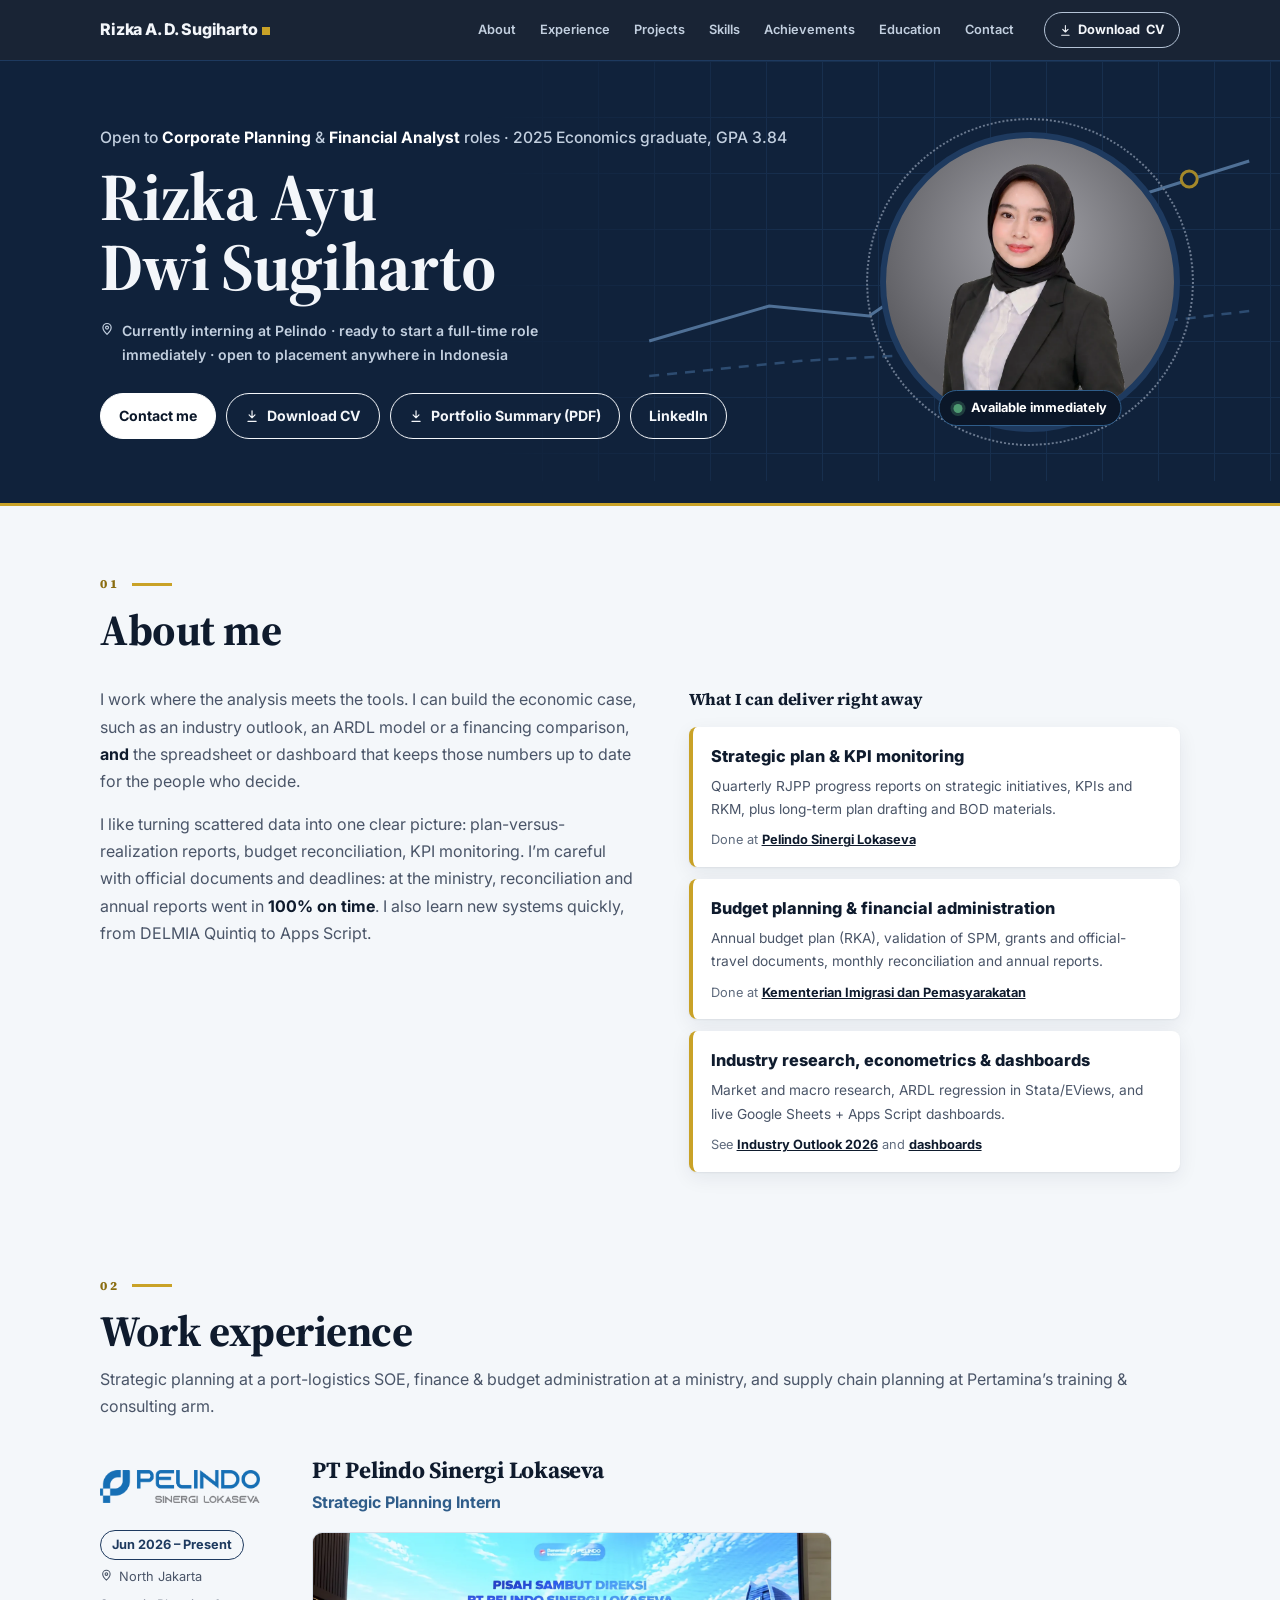
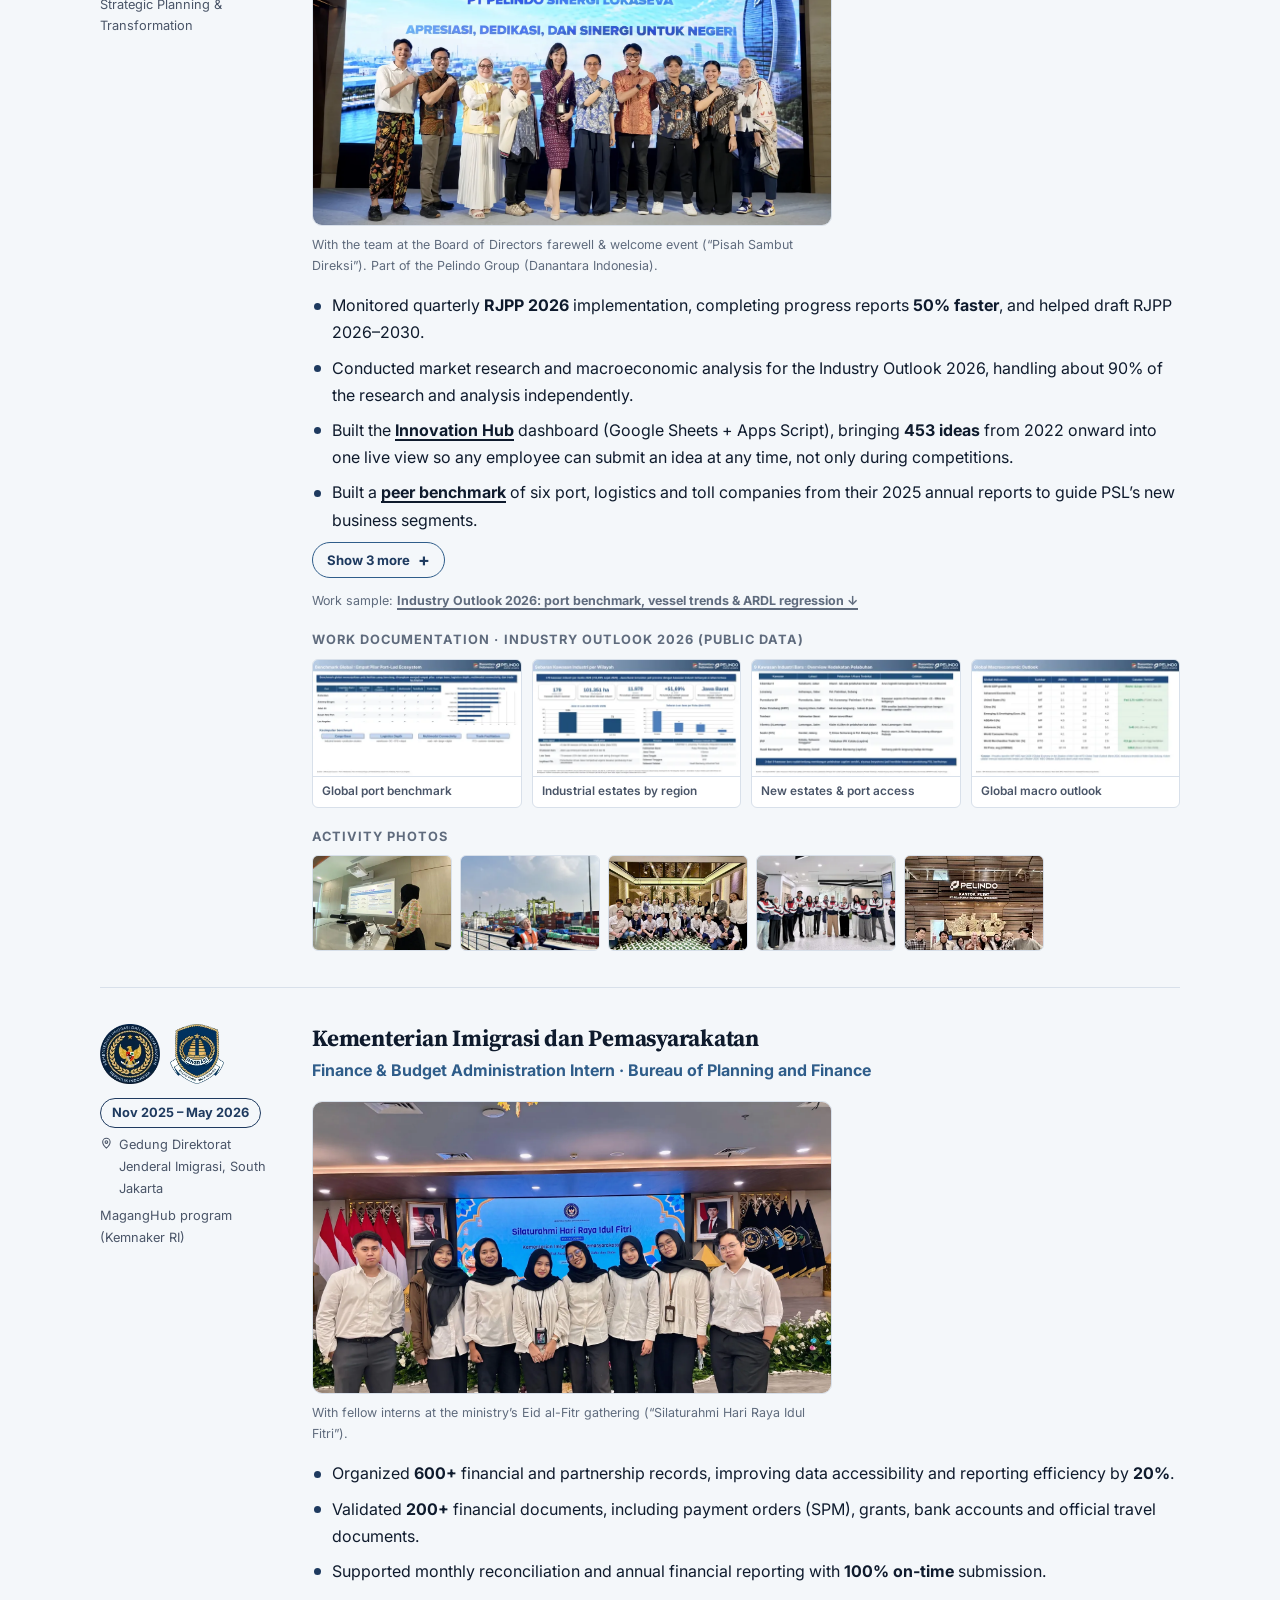
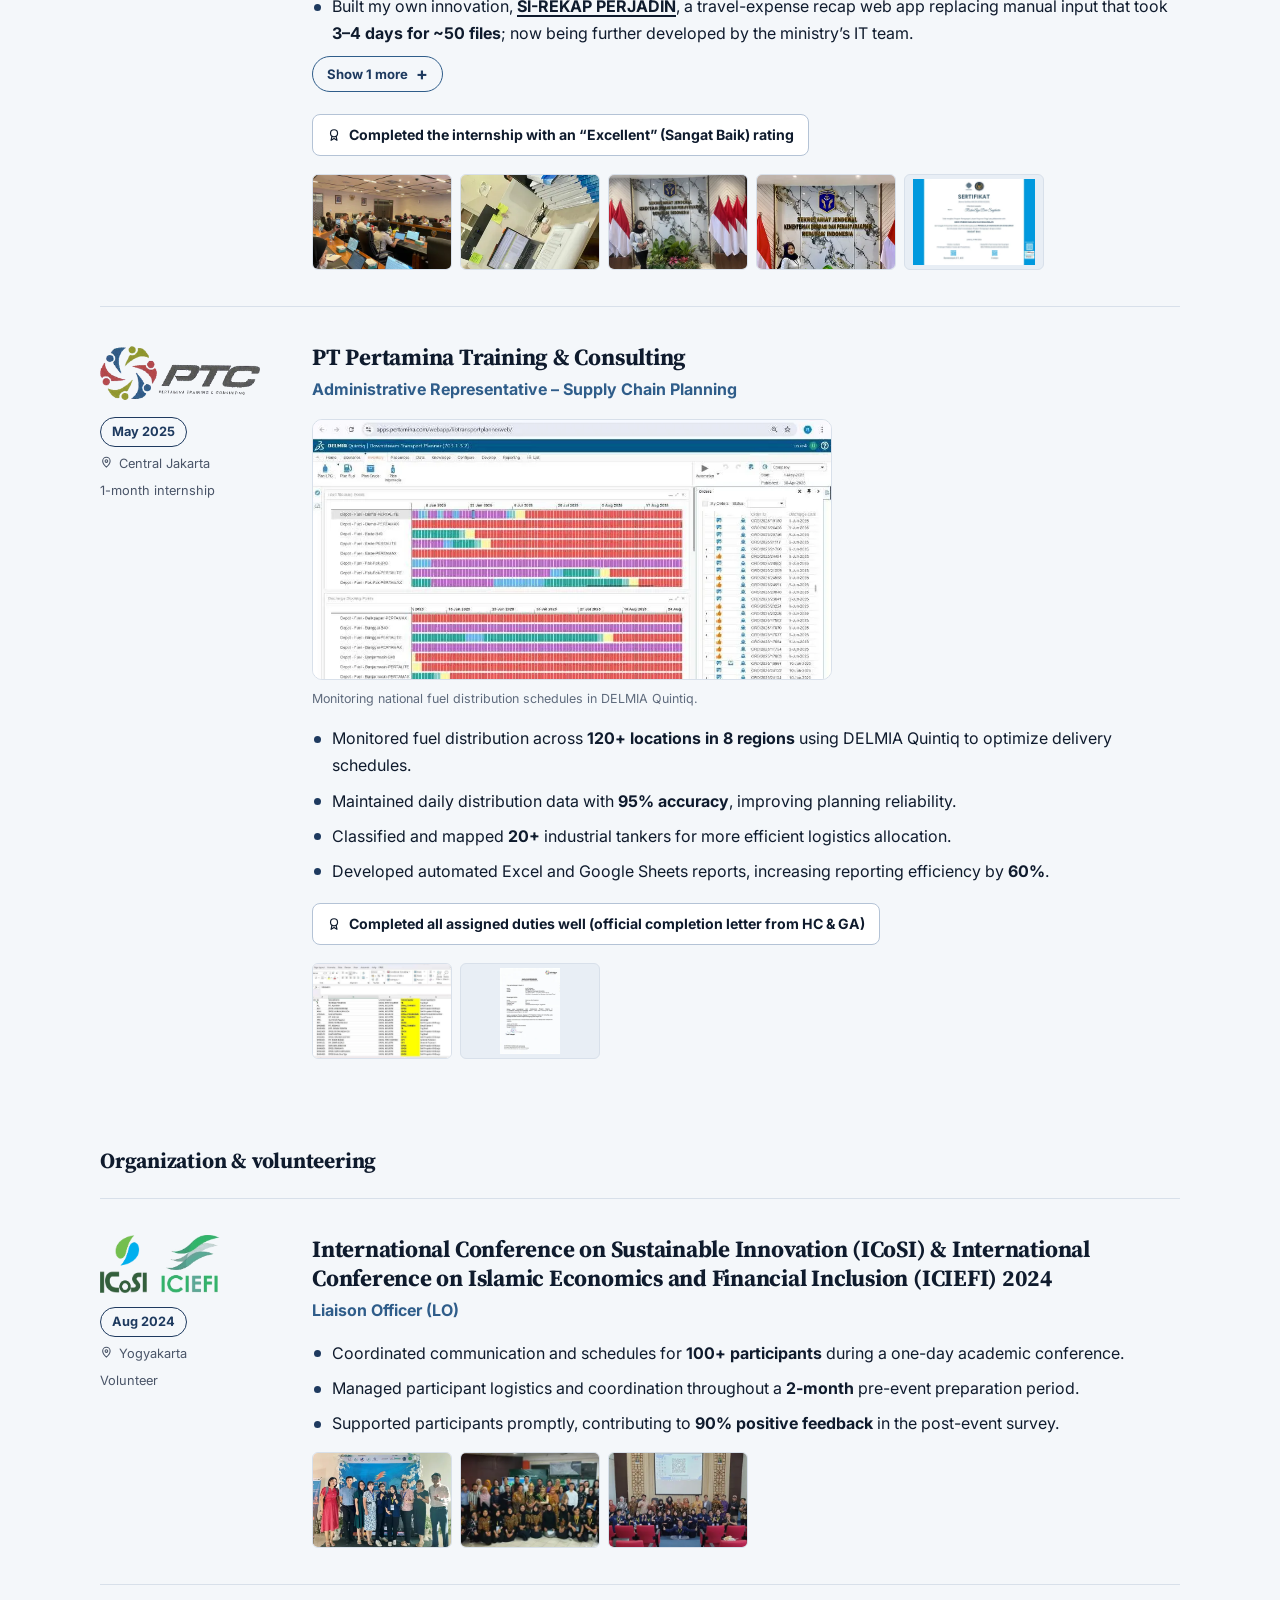
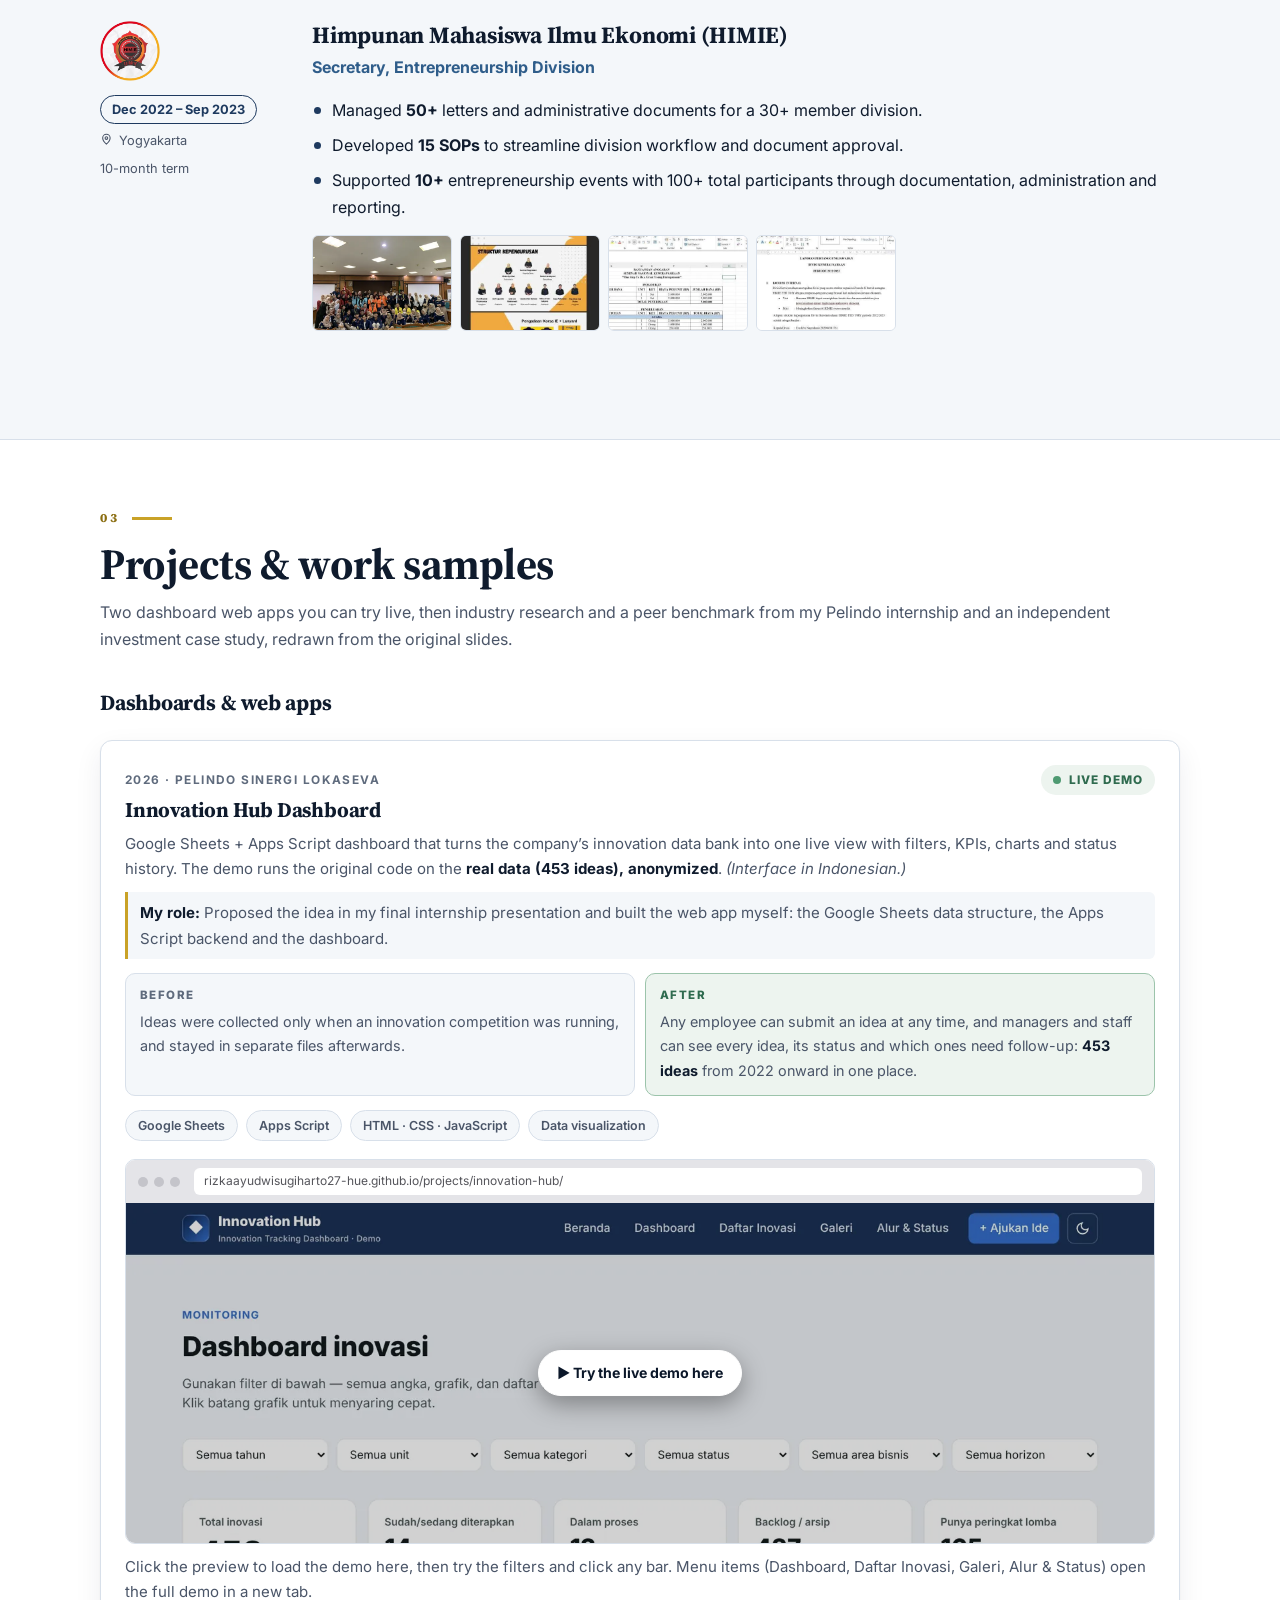
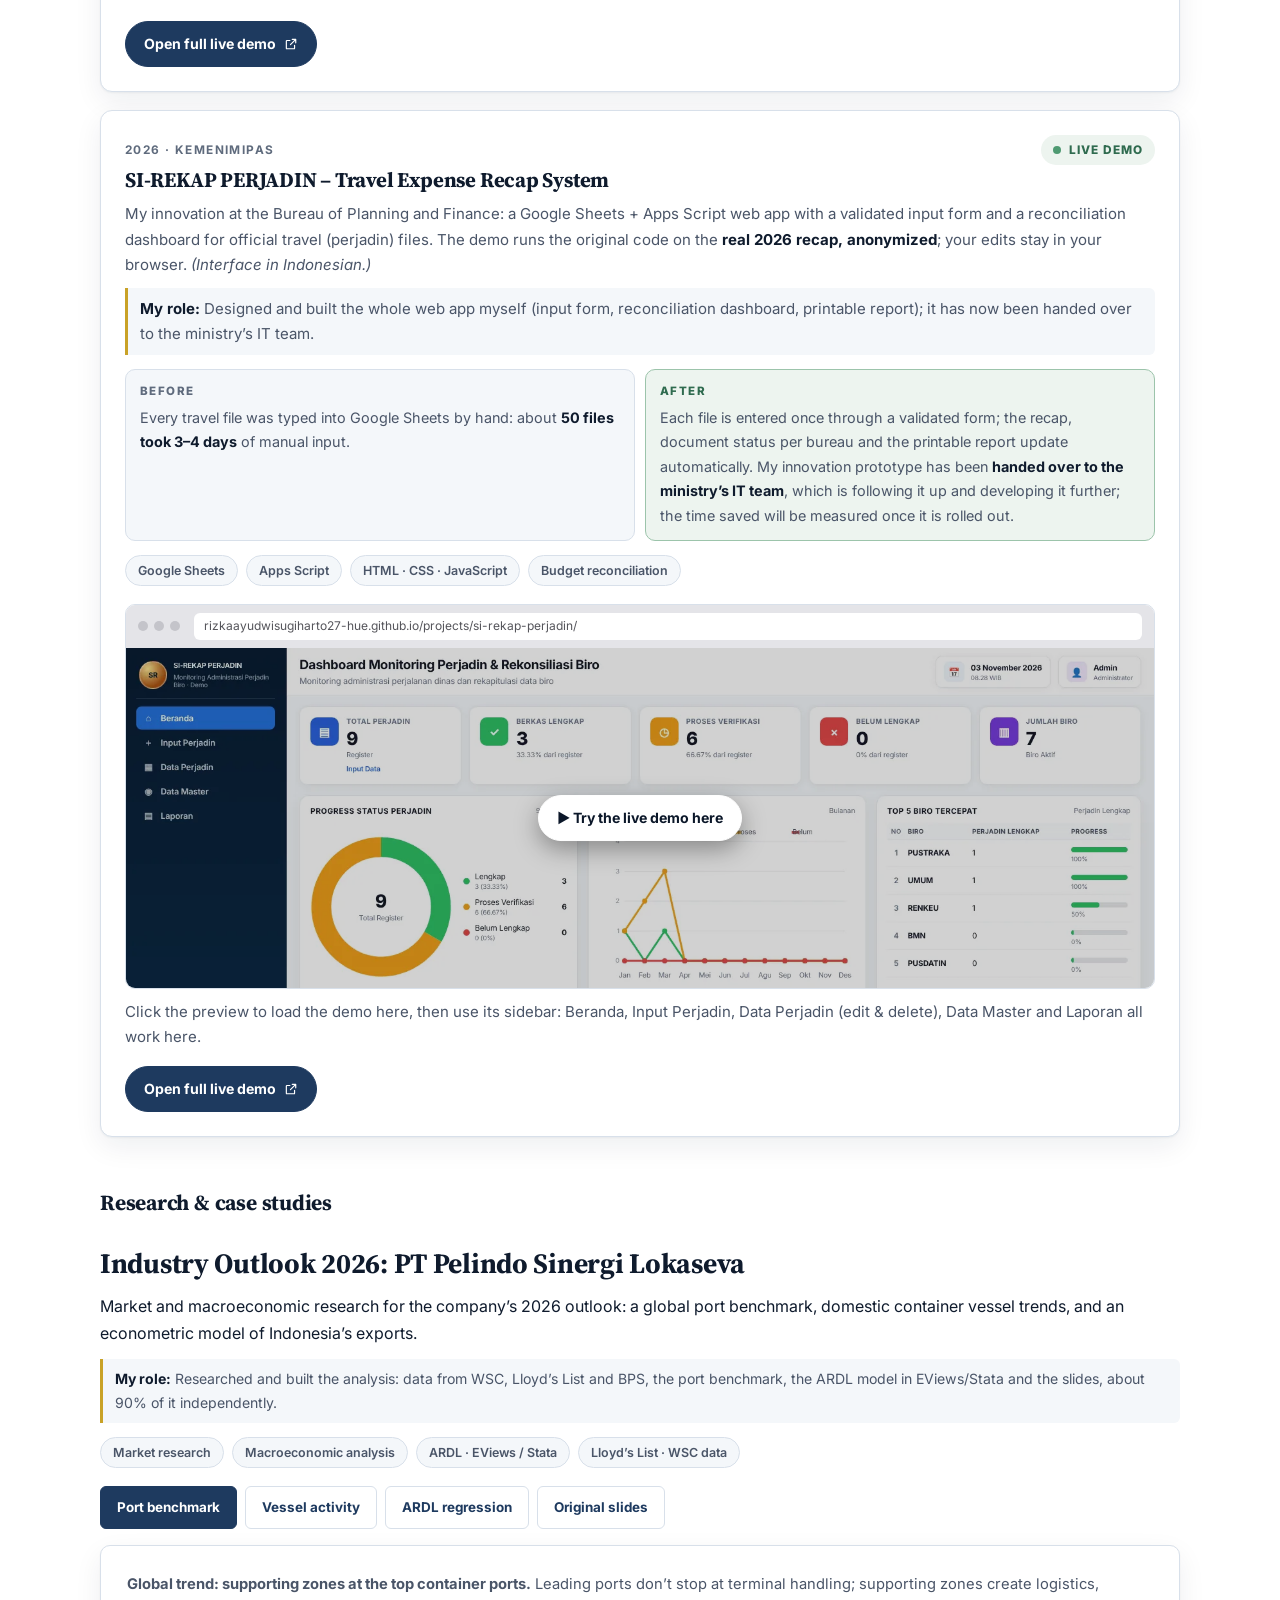
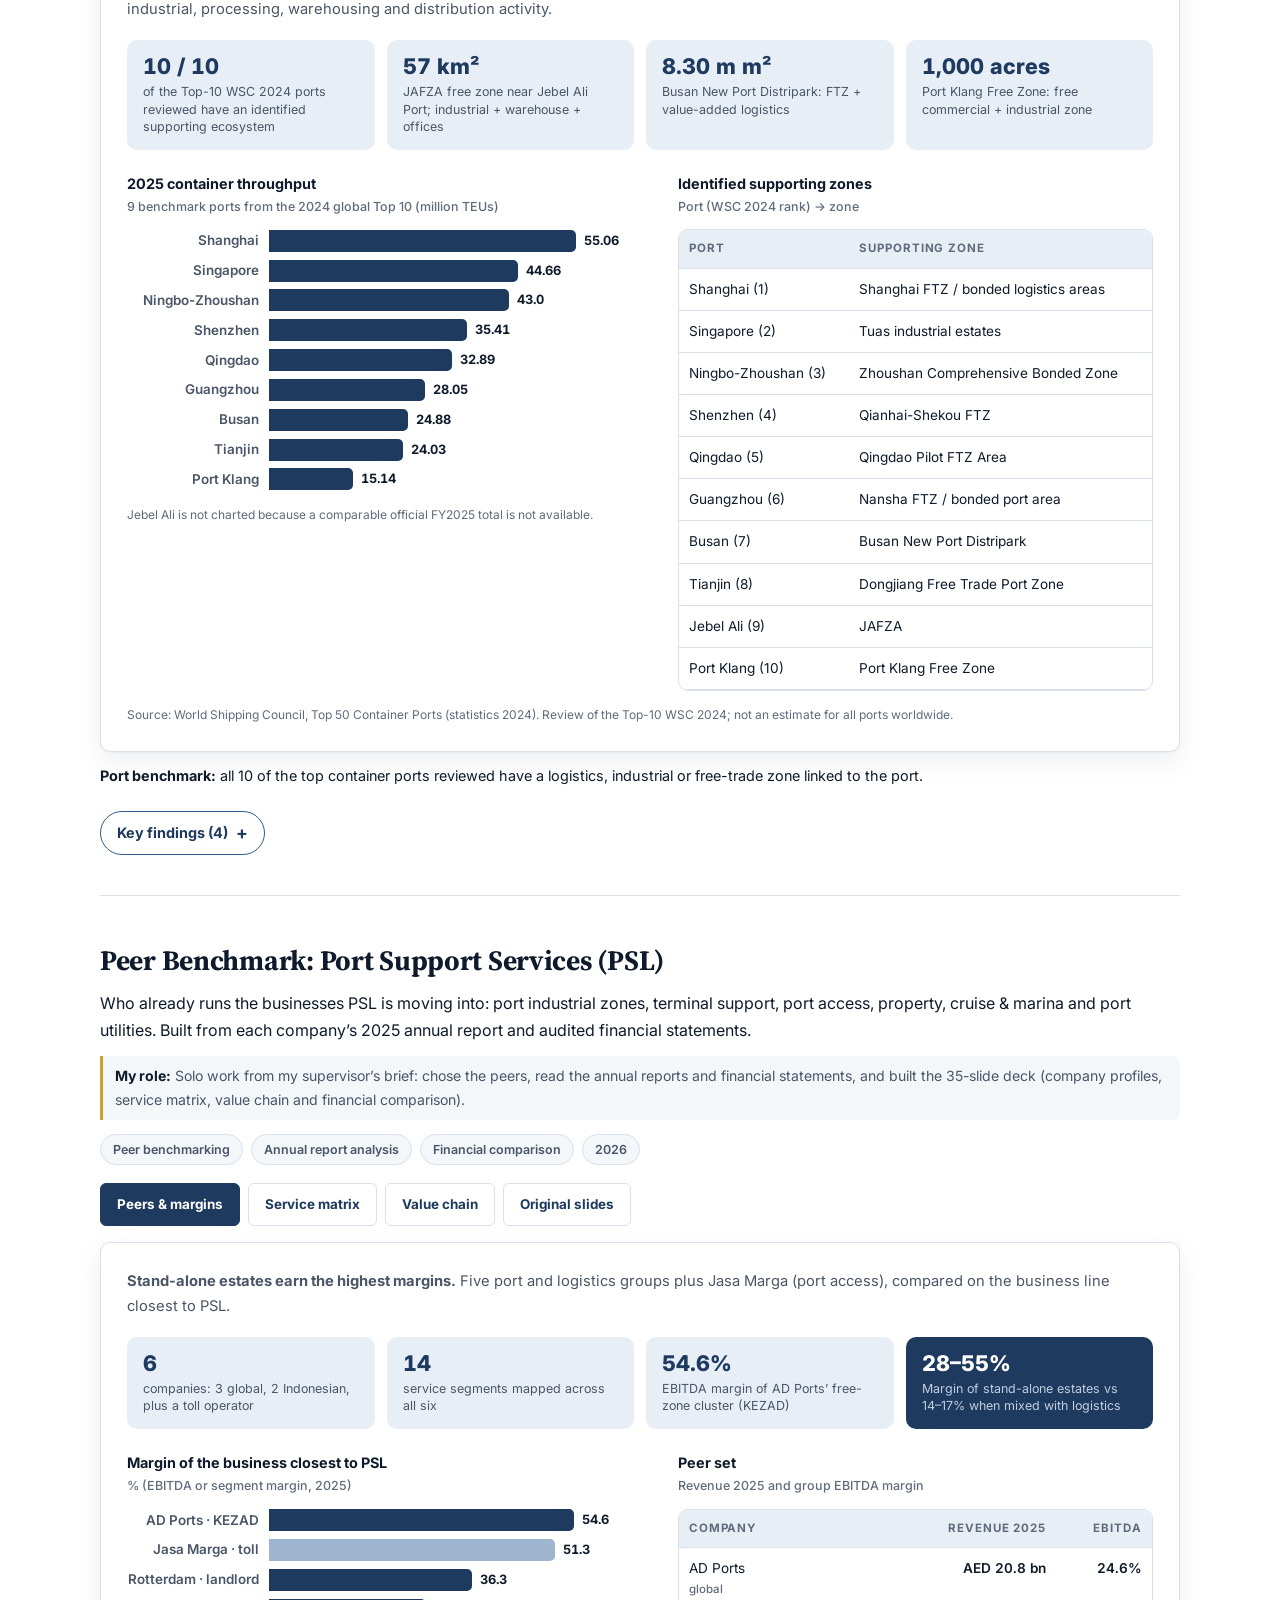
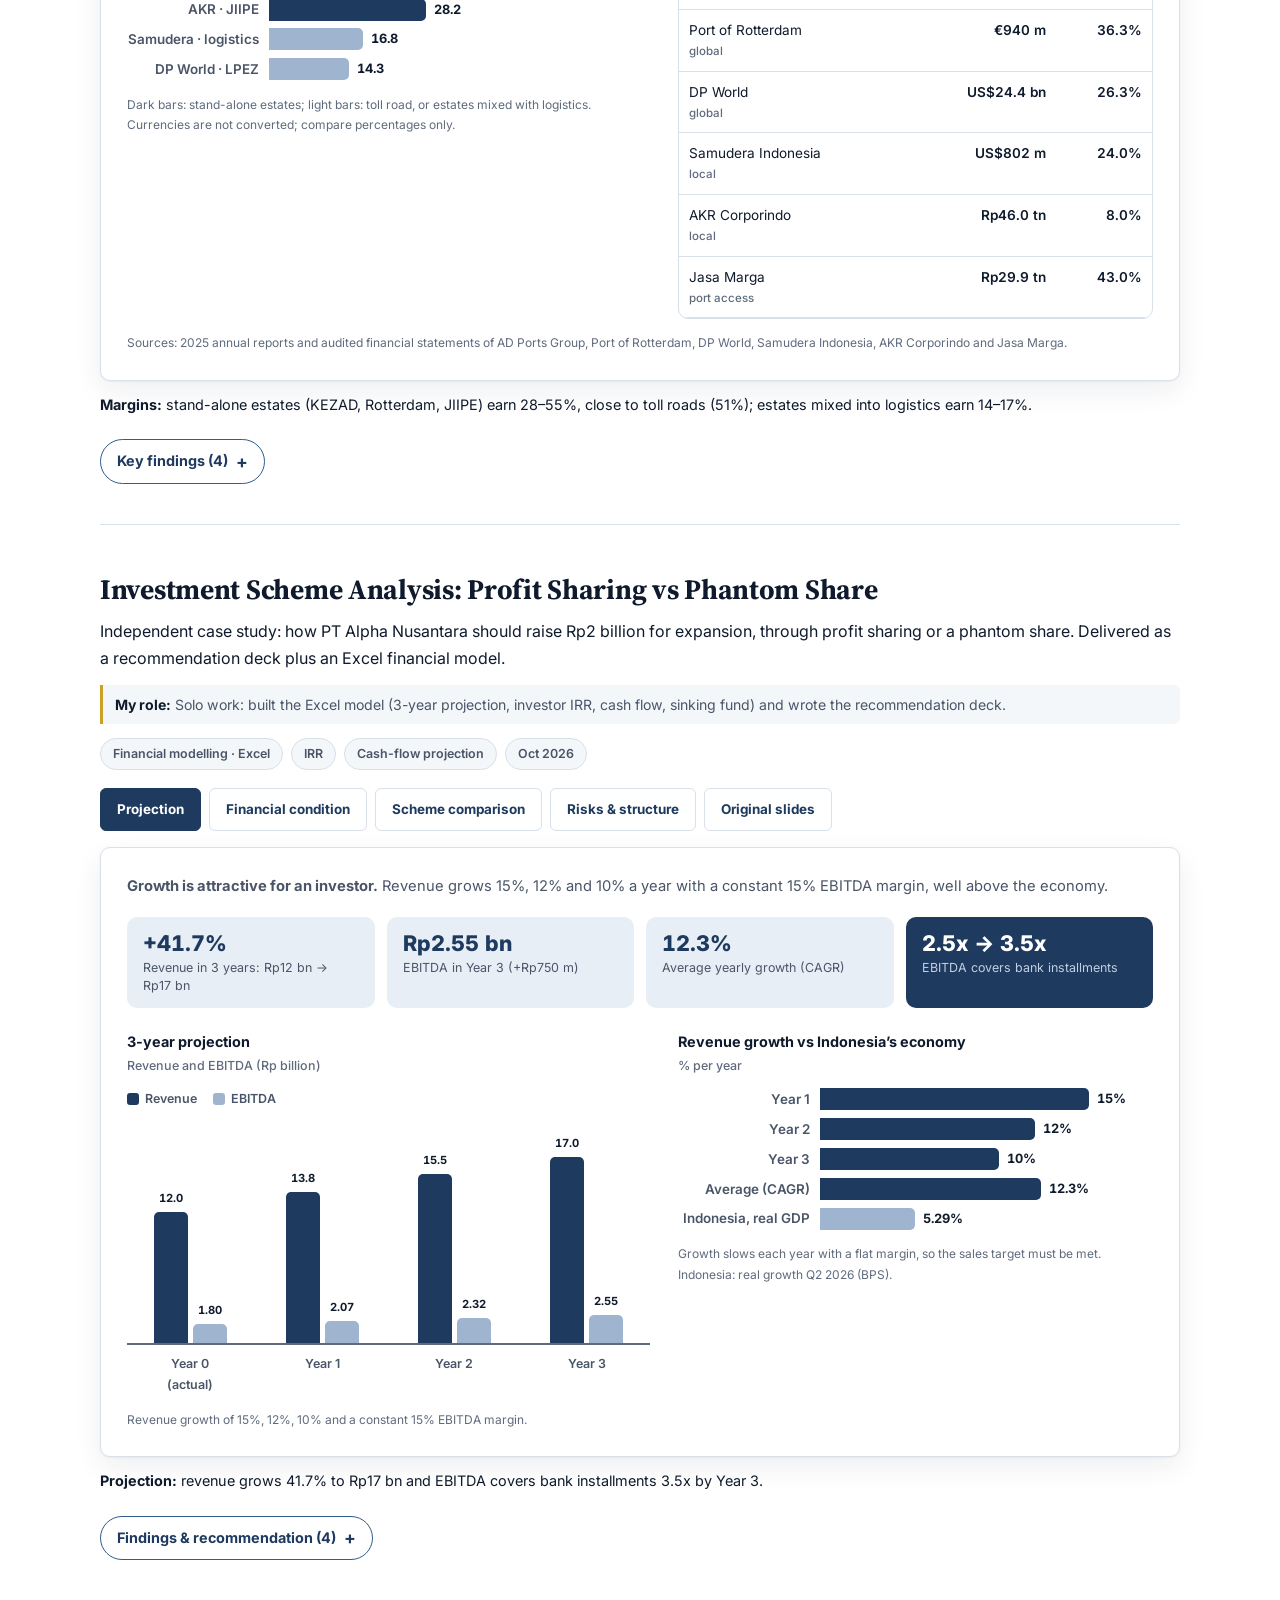
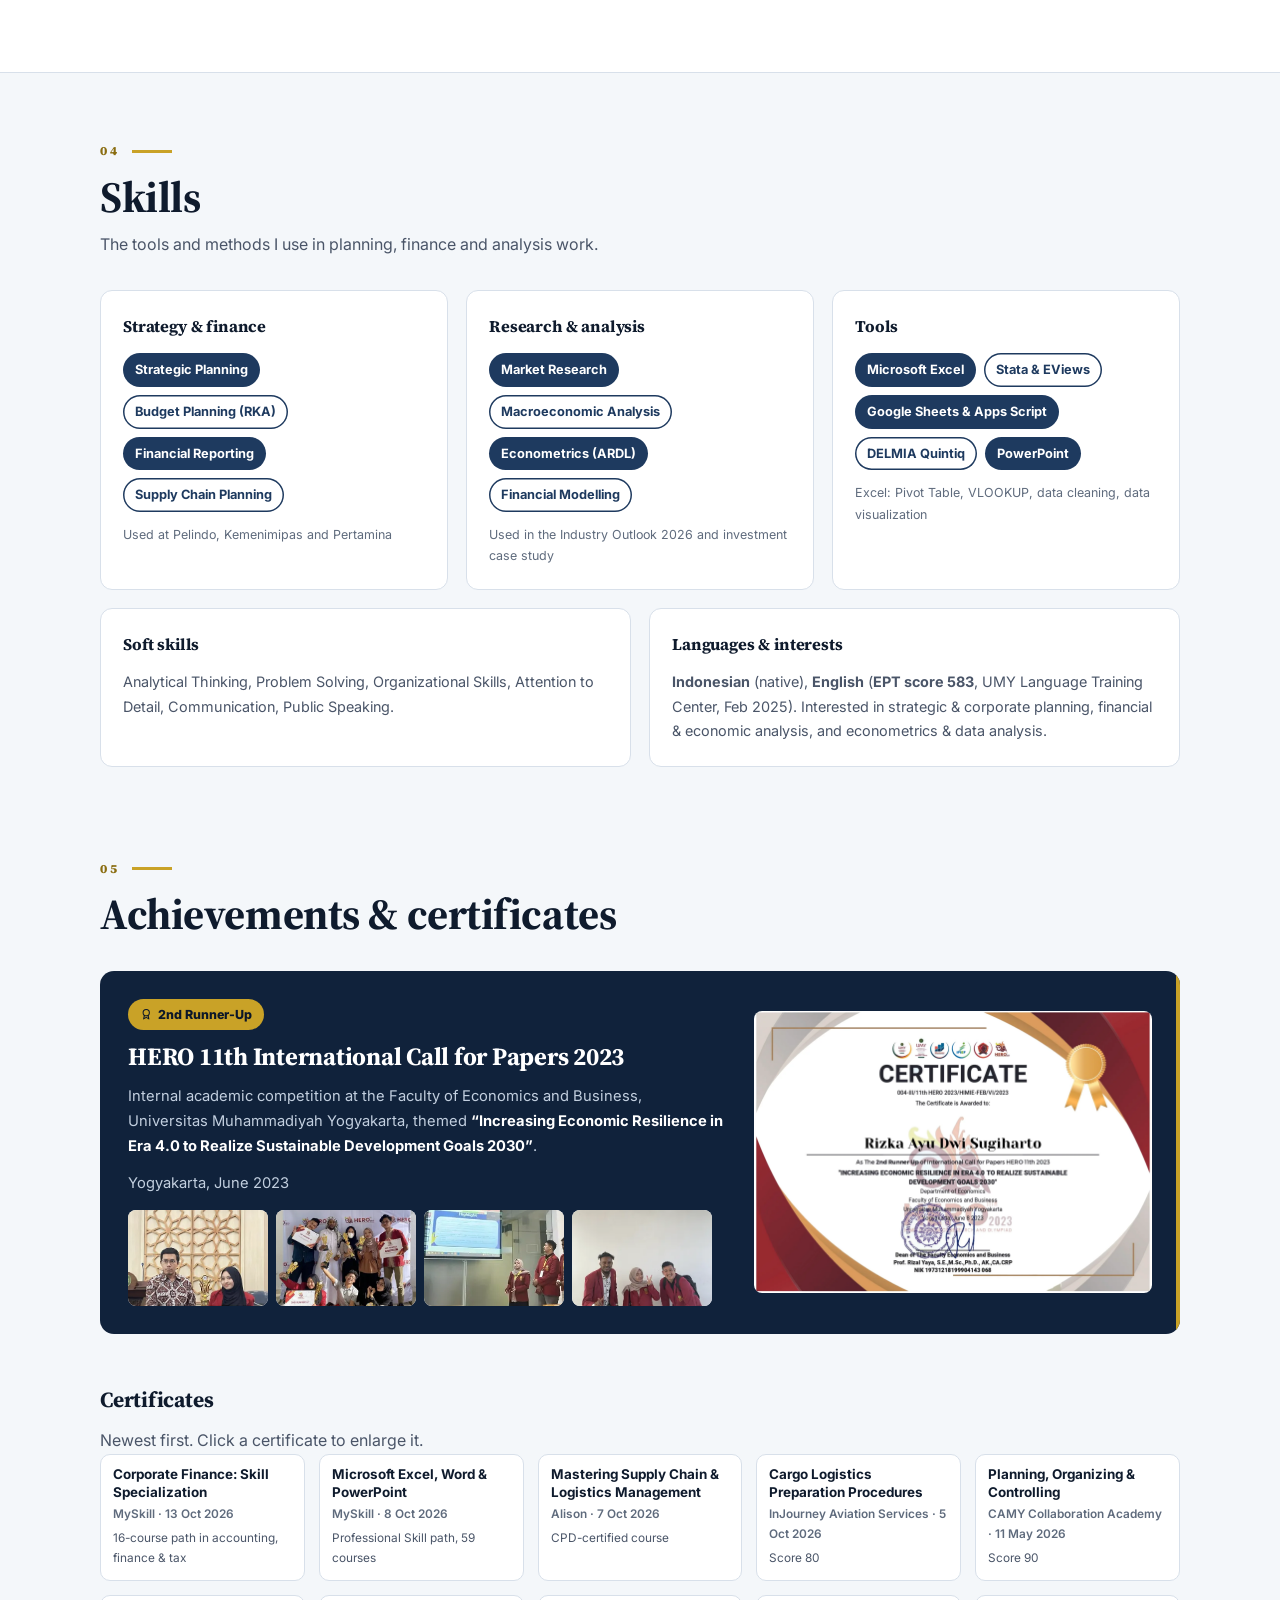
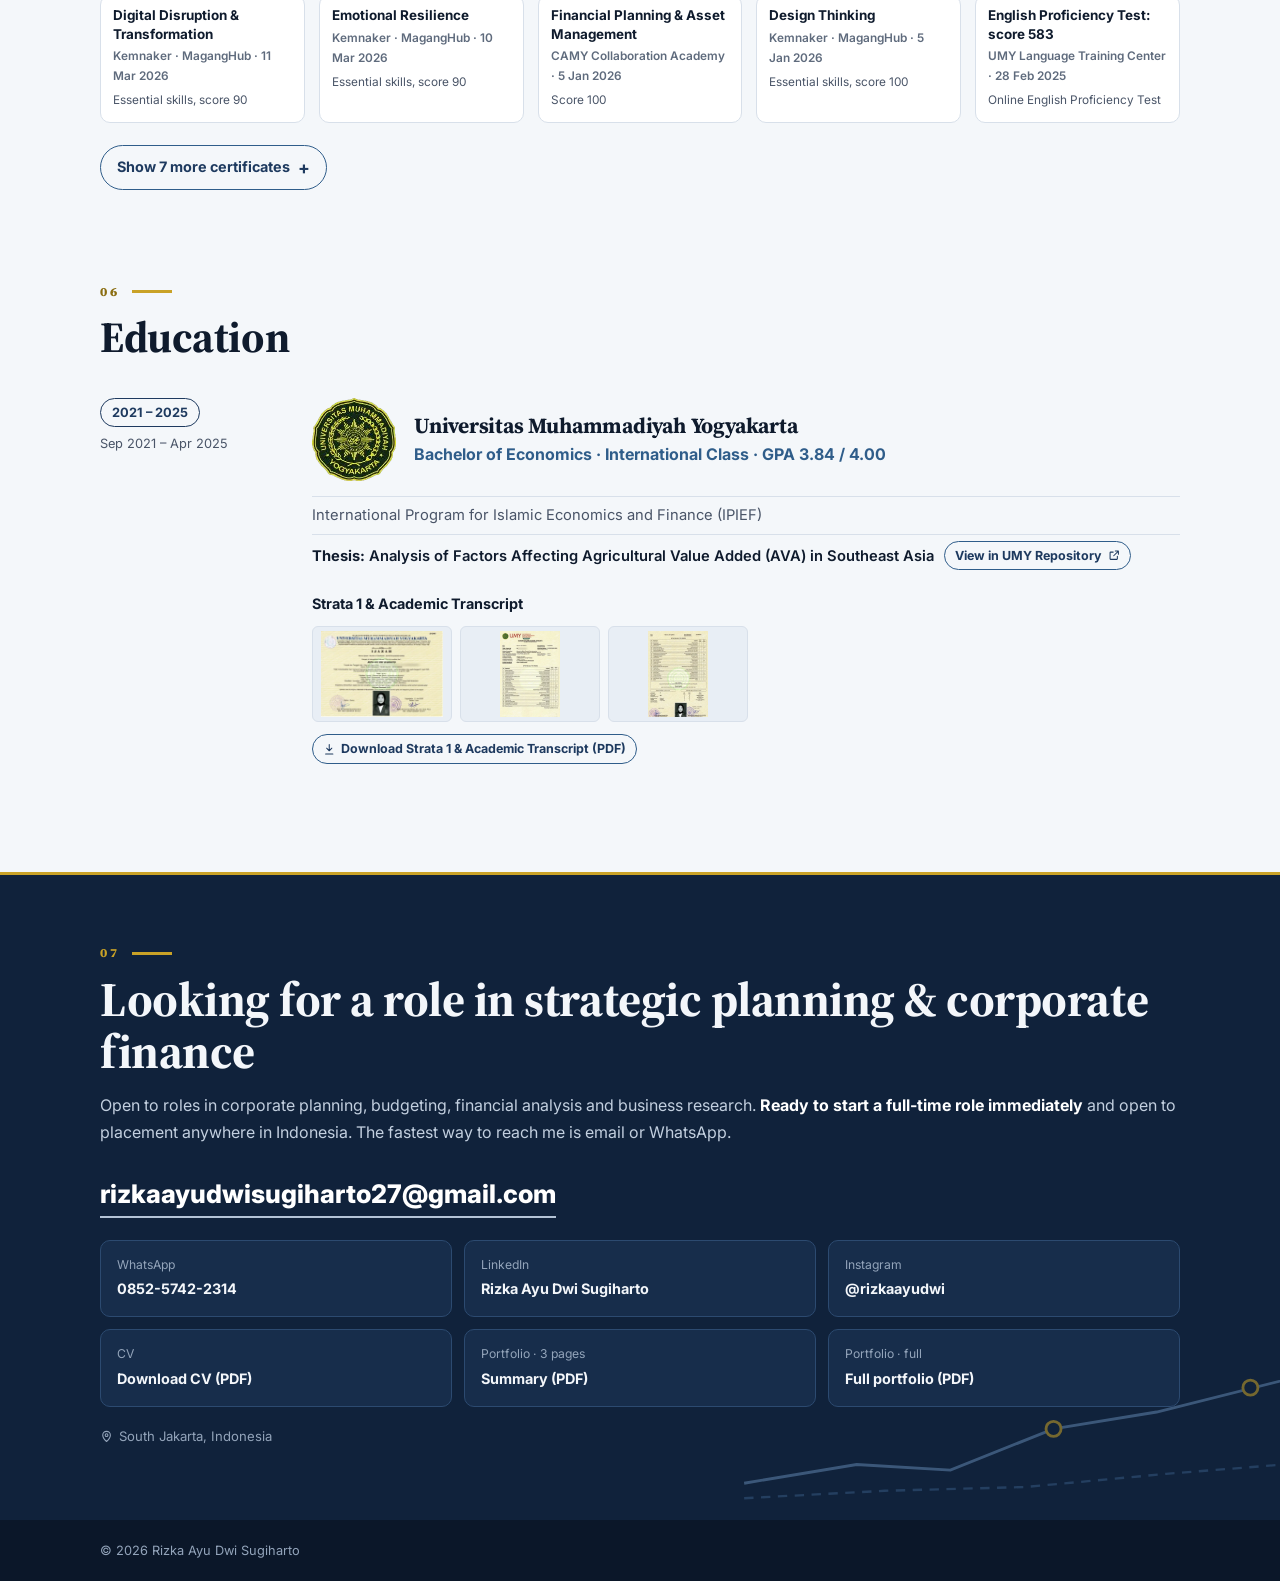
==== commit d09cdab1: "Merge Training and certificates into one list, newest first All 17 trainings and certificates now si" ====
--- a/index.html
+++ b/index.html
@@ -359,6 +359,7 @@
 .ccard .ct{display:block;padding:10px 12px 12px}
 .ccard b{display:block;font-size:.84rem;line-height:1.35}
 .ccard small{display:block;margin-top:3px;font-size:.74rem;color:var(--ink-3);font-weight:600}
+.ccard em{display:block;margin-top:4px;font-style:normal;font-size:.74rem;color:var(--ink-2)}
 
 /* ===== Contact ===== */
 .contact{position:relative;overflow:hidden}
@@ -556,7 +557,7 @@
         <div class="btns">
           <a class="btn primary" href="#contact">Contact me</a>
           <a class="btn" href="assets/CV-Rizka-Ayu-Dwi-Sugiharto.pdf?v=11" target="_blank" rel="noopener"><svg class="ico"><use href="#i-down"/></svg>Download CV</a>
-          <a class="btn" href="assets/Portfolio-Summary-Rizka-Ayu-Dwi-Sugiharto.pdf?v=17" target="_blank" rel="noopener"><svg class="ico"><use href="#i-down"/></svg>Portfolio Summary (PDF)</a>
+          <a class="btn" href="assets/Portfolio-Summary-Rizka-Ayu-Dwi-Sugiharto.pdf?v=18" target="_blank" rel="noopener"><svg class="ico"><use href="#i-down"/></svg>Portfolio Summary (PDF)</a>
           <a class="btn" href="https://www.linkedin.com/in/rizkaayudwi/" target="_blank" rel="noopener">LinkedIn</a>
         </div>
       </div>
@@ -1276,7 +1277,7 @@
 <!-- ===================== ACHIEVEMENTS & TRAINING ===================== -->
 <section id="achievements" class="light" style="padding-top:24px">
   <div class="wrap">
-    <div class="sec-head"><h2>Achievements &amp; training</h2></div>
+    <div class="sec-head"><h2>Achievements &amp; certificates</h2></div>
     <div class="award reveal">
       <div>
         <span class="badge"><svg class="ico"><use href="#i-award"/></svg>2nd Runner-Up</span>
@@ -1293,54 +1294,31 @@
       <button data-group="award" data-src="assets/certs/hero-2nd-runner-up.webp" data-cap="2nd Runner-Up – HERO 11th International Call for Papers 2023"><img src="assets/certs/hero-2nd-runner-up.webp" alt="HERO 11th 2nd Runner-Up certificate" loading="lazy"></button>
     </div>
 
-    <h3 class="sub-h" id="training">Training</h3>
-    <div class="training">
-      <article class="log reveal">
-        <div class="log-meta"><span class="when">Oct 2026</span><span>InJourney Aviation Services</span></div>
-        <div class="log-body">
-          <h3>Cargo Logistics Preparation Procedures</h3>
-          <p>Training on cargo logistics preparation procedures, completed with a score of 80.</p>
-          <div class="thumbs"><button class="thumb contain" data-group="train" data-src="assets/certs/cargo-logistics.webp" data-cap="Cargo Logistics Preparation Procedures – InJourney Aviation Services"><img src="assets/certs/cargo-logistics-thumb.webp" alt="Cargo Logistics certificate" loading="lazy"></button></div>
-        </div>
-      </article>
-      <article class="log reveal">
-        <div class="log-meta"><span class="when">Oct 2026</span><span>MySkill</span></div>
-        <div class="log-body">
-          <h3>Corporate Finance: Skill Specialization</h3>
-          <p>16-course learning path in accounting, finance and tax.</p>
-          <div class="thumbs"><button class="thumb contain" data-group="train" data-src="assets/certs/corporate-finance-myskill.webp" data-cap="Corporate Finance – MySkill"><img src="assets/certs/corporate-finance-myskill-thumb.webp" alt="Corporate Finance certificate" loading="lazy"></button></div>
-        </div>
-      </article>
-      <details class="fold"><summary>Show 3 more trainings</summary>
-      <article class="log reveal">
-        <div class="log-meta"><span class="when">Jan – May 2026</span><span>CAMY Collaboration Academy</span></div>
-        <div class="log-body">
-          <h3>Financial Planning &amp; Asset Management · Planning, Organizing &amp; Controlling</h3>
-          <p>Two management trainings, scored 100 and 90.</p>
-          <div class="thumbs">
-            <button class="thumb contain" data-group="train" data-src="assets/certs/financial-planning-asset.webp" data-cap="Financial Planning &amp; Asset Management – CAMY"><img src="assets/certs/financial-planning-asset-thumb.webp" alt="Financial Planning certificate" loading="lazy"></button>
-            <button class="thumb contain" data-group="train" data-src="assets/certs/planning-organizing-controlling.webp" data-cap="Planning, Organizing &amp; Controlling – CAMY"><img src="assets/certs/planning-organizing-controlling-thumb.webp" alt="POC certificate" loading="lazy"></button>
-          </div>
-        </div>
-      </article>
-      <article class="log reveal">
-        <div class="log-meta"><span class="when">Feb 2025</span><span>BNSP · LSP UMY</span></div>
-        <div class="log-body">
-          <h3>BNSP Certificate of Competence</h3>
-          <p>National professional certification issued through the Professional Certification Institute of UMY.</p>
-          <div class="thumbs"><button class="thumb contain" data-group="train" data-src="assets/certs/bnsp-competency.webp" data-cap="BNSP Certificate of Competence – LSP UMY"><img src="assets/certs/bnsp-competency-thumb.webp" alt="BNSP certificate" loading="lazy"></button></div>
-        </div>
-      </article>
-      <article class="log reveal">
-        <div class="log-meta"><span class="when">Sep 2024</span><span>Universitas Gadjah Mada</span></div>
-        <div class="log-body">
-          <h3>Susenas Data Processing with STATA</h3>
-          <p>Workshop on processing National Socio-Economic Survey (Susenas) data in Stata.</p>
-          <div class="thumbs"><button class="thumb contain" data-group="train" data-src="assets/certs/susenas-stata-ugm.webp" data-cap="Susenas Data Processing with STATA – UGM"><img src="assets/certs/susenas-stata-ugm-thumb.webp" alt="Stata workshop certificate" loading="lazy"></button></div>
-        </div>
-      </article>
-      </details>
+    <h3 class="sub-h" id="certificates">Certificates</h3>
+    <p style="color:var(--ink-2);margin-top:-10px">Newest first. Click a certificate to enlarge it.</p>
+    <div class="cgrid reveal">
+        <button class="ccard" data-group="cert" data-src="assets/certs/corporate-finance-myskill.webp" data-cap="Corporate Finance: Skill Specialization · MySkill · 13 Oct 2026"><span class="im"><img src="assets/certs/corporate-finance-myskill-thumb.webp" alt="Corporate Finance: Skill Specialization certificate" loading="lazy"></span><span class="ct"><b>Corporate Finance: Skill Specialization</b><small>MySkill · 13 Oct 2026</small><em>16-course path in accounting, finance &amp; tax</em></span></button>
+        <button class="ccard" data-group="cert" data-src="assets/certs/ms-office-myskill.webp" data-cap="Microsoft Excel, Word &amp; PowerPoint · MySkill · 8 Oct 2026"><span class="im"><img src="assets/certs/ms-office-myskill-thumb.webp" alt="Microsoft Excel, Word &amp; PowerPoint certificate" loading="lazy"></span><span class="ct"><b>Microsoft Excel, Word &amp; PowerPoint</b><small>MySkill · 8 Oct 2026</small><em>Professional Skill path, 59 courses</em></span></button>
+        <button class="ccard" data-group="cert" data-src="assets/certs/supply-chain-alison.webp" data-cap="Mastering Supply Chain &amp; Logistics Management · Alison · 7 Oct 2026"><span class="im"><img src="assets/certs/supply-chain-alison-thumb.webp" alt="Mastering Supply Chain &amp; Logistics Management certificate" loading="lazy"></span><span class="ct"><b>Mastering Supply Chain &amp; Logistics Management</b><small>Alison · 7 Oct 2026</small><em>CPD-certified course</em></span></button>
+        <button class="ccard" data-group="cert" data-src="assets/certs/cargo-logistics.webp" data-cap="Cargo Logistics Preparation Procedures · InJourney Aviation Services · 5 Oct 2026"><span class="im"><img src="assets/certs/cargo-logistics-thumb.webp" alt="Cargo Logistics Preparation Procedures certificate" loading="lazy"></span><span class="ct"><b>Cargo Logistics Preparation Procedures</b><small>InJourney Aviation Services · 5 Oct 2026</small><em>Score 80</em></span></button>
+        <button class="ccard" data-group="cert" data-src="assets/certs/planning-organizing-controlling.webp" data-cap="Planning, Organizing &amp; Controlling · CAMY Collaboration Academy · 11 May 2026"><span class="im"><img src="assets/certs/planning-organizing-controlling-thumb.webp" alt="Planning, Organizing &amp; Controlling certificate" loading="lazy"></span><span class="ct"><b>Planning, Organizing &amp; Controlling</b><small>CAMY Collaboration Academy · 11 May 2026</small><em>Score 90</em></span></button>
+        <button class="ccard" data-group="cert" data-src="assets/certs/digital-disruption.webp" data-cap="Digital Disruption &amp; Transformation · Kemnaker · MagangHub · 11 Mar 2026"><span class="im"><img src="assets/certs/digital-disruption-thumb.webp" alt="Digital Disruption &amp; Transformation certificate" loading="lazy"></span><span class="ct"><b>Digital Disruption &amp; Transformation</b><small>Kemnaker · MagangHub · 11 Mar 2026</small><em>Essential skills, score 90</em></span></button>
+        <button class="ccard" data-group="cert" data-src="assets/certs/emotional-resilience.webp" data-cap="Emotional Resilience · Kemnaker · MagangHub · 10 Mar 2026"><span class="im"><img src="assets/certs/emotional-resilience-thumb.webp" alt="Emotional Resilience certificate" loading="lazy"></span><span class="ct"><b>Emotional Resilience</b><small>Kemnaker · MagangHub · 10 Mar 2026</small><em>Essential skills, score 90</em></span></button>
+        <button class="ccard" data-group="cert" data-src="assets/certs/financial-planning-asset.webp" data-cap="Financial Planning &amp; Asset Management · CAMY Collaboration Academy · 5 Jan 2026"><span class="im"><img src="assets/certs/financial-planning-asset-thumb.webp" alt="Financial Planning &amp; Asset Management certificate" loading="lazy"></span><span class="ct"><b>Financial Planning &amp; Asset Management</b><small>CAMY Collaboration Academy · 5 Jan 2026</small><em>Score 100</em></span></button>
+        <button class="ccard" data-group="cert" data-src="assets/certs/design-thinking.webp" data-cap="Design Thinking · Kemnaker · MagangHub · 5 Jan 2026"><span class="im"><img src="assets/certs/design-thinking-thumb.webp" alt="Design Thinking certificate" loading="lazy"></span><span class="ct"><b>Design Thinking</b><small>Kemnaker · MagangHub · 5 Jan 2026</small><em>Essential skills, score 100</em></span></button>
+        <button class="ccard" data-group="cert" data-src="assets/certs/ept-umy.webp" data-cap="English Proficiency Test: score 583 · UMY Language Training Center · 28 Feb 2025"><span class="im"><img src="assets/certs/ept-umy-thumb.webp" alt="English Proficiency Test: score 583 certificate" loading="lazy"></span><span class="ct"><b>English Proficiency Test: score 583</b><small>UMY Language Training Center · 28 Feb 2025</small><em>Online English Proficiency Test</em></span></button>
     </div>
+    <details class="fold"><summary>Show 7 more certificates</summary>
+    <div class="cgrid" style="margin-top:4px">
+        <button class="ccard" data-group="cert" data-src="assets/certs/bnsp-competency.webp" data-cap="BNSP Certificate of Competence: Ecotourism Guide · LSP UMY · BNSP · 10 Feb 2025"><span class="im"><img src="assets/certs/bnsp-competency-thumb.webp" alt="BNSP Certificate of Competence: Ecotourism Guide certificate" loading="lazy"></span><span class="ct"><b>BNSP Certificate of Competence: Ecotourism Guide</b><small>LSP UMY · BNSP · 10 Feb 2025</small><em>National certification, valid 3 years</em></span></button>
+        <button class="ccard" data-group="cert" data-src="assets/certs/kkn-umy.webp" data-cap="Community Service (KKN) · LPM UMY · 14 Nov 2024"><span class="im"><img src="assets/certs/kkn-umy-thumb.webp" alt="Community Service (KKN) certificate" loading="lazy"></span><span class="ct"><b>Community Service (KKN)</b><small>LPM UMY · 14 Nov 2024</small><em>Grade A</em></span></button>
+        <button class="ccard" data-group="cert" data-src="assets/certs/excel-training-umy.webp" data-cap="Microsoft Excel Training · FEB UMY · 30 Sep 2024"><span class="im"><img src="assets/certs/excel-training-umy-thumb.webp" alt="Microsoft Excel Training certificate" loading="lazy"></span><span class="ct"><b>Microsoft Excel Training</b><small>FEB UMY · 30 Sep 2024</small><em>Faculty of Economics &amp; Business</em></span></button>
+        <button class="ccard" data-group="cert" data-src="assets/certs/susenas-stata-ugm.webp" data-cap="Susenas Data Processing with STATA · Universitas Gadjah Mada · 28 Sep 2024"><span class="im"><img src="assets/certs/susenas-stata-ugm-thumb.webp" alt="Susenas Data Processing with STATA certificate" loading="lazy"></span><span class="ct"><b>Susenas Data Processing with STATA</b><small>Universitas Gadjah Mada · 28 Sep 2024</small><em>Workshop</em></span></button>
+        <button class="ccard" data-group="cert" data-src="assets/certs/applied-ms-office.webp" data-cap="Applied Microsoft Office · Trust Training Partners · 31 May 2024"><span class="im"><img src="assets/certs/applied-ms-office-thumb.webp" alt="Applied Microsoft Office certificate" loading="lazy"></span><span class="ct"><b>Applied Microsoft Office</b><small>Trust Training Partners · 31 May 2024</small><em>Microsoft Partner program</em></span></button>
+        <button class="ccard" data-group="cert" data-src="assets/certs/uitm-melaka.webp" data-cap="Academic Trip &amp; CSR · Universiti Teknologi MARA Melaka · Nov 2023"><span class="im"><img src="assets/certs/uitm-melaka-thumb.webp" alt="Academic Trip &amp; CSR certificate" loading="lazy"></span><span class="ct"><b>Academic Trip &amp; CSR</b><small>Universiti Teknologi MARA Melaka · Nov 2023</small><em>Malaysia</em></span></button>
+        <button class="ccard" data-group="cert" data-src="assets/certs/kkl-malaysia.webp" data-cap="Field Study (KKL): Malaysia · IPIEF UMY · Jan 2023"><span class="im"><img src="assets/certs/kkl-malaysia-thumb.webp" alt="Field Study (KKL): Malaysia certificate" loading="lazy"></span><span class="ct"><b>Field Study (KKL): Malaysia</b><small>IPIEF UMY · Jan 2023</small><em>International field study</em></span></button>
+    </div>
+    </details>
   </div>
 </section>
 
@@ -1374,41 +1352,6 @@
       </div>
     </article>
 
-    <h3 class="sub-h">Additional certificates</h3>
-    <p style="color:var(--ink-2);margin-top:-10px">Click a certificate to enlarge it.</p>
-    <div class="cg reveal">
-      <h4>Essential skills</h4>
-      <div class="cgrid">
-        <button class="ccard" data-group="cert" data-src="assets/certs/ms-office-myskill.webp" data-cap="MS Office Path (Excel, Word &amp; PowerPoint) – MySkill"><span class="im"><img src="assets/certs/ms-office-myskill-thumb.webp" alt="" loading="lazy"></span><span class="ct"><b>MS Office Path (Excel, Word &amp; PowerPoint)</b><small>MySkill · Oct 2026</small></span></button>
-        <button class="ccard" data-group="cert" data-src="assets/certs/supply-chain-alison.webp" data-cap="Mastering Supply Chain &amp; Logistics Management – Alison"><span class="im"><img src="assets/certs/supply-chain-alison-thumb.webp" alt="" loading="lazy"></span><span class="ct"><b>Mastering Supply Chain &amp; Logistics Management</b><small>Alison · Oct 2026</small></span></button>
-        <button class="ccard" data-group="cert" data-src="assets/certs/digital-disruption.webp" data-cap="Digital Disruption &amp; Transformation – Kemnaker"><span class="im"><img src="assets/certs/digital-disruption-thumb.webp" alt="" loading="lazy"></span><span class="ct"><b>Digital Disruption &amp; Transformation</b><small>Kemnaker · Mar 2026</small></span></button>
-        <button class="ccard" data-group="cert" data-src="assets/certs/emotional-resilience.webp" data-cap="Emotional Resilience – Kemnaker"><span class="im"><img src="assets/certs/emotional-resilience-thumb.webp" alt="" loading="lazy"></span><span class="ct"><b>Emotional Resilience</b><small>Kemnaker · Mar 2026</small></span></button>
-        <button class="ccard" data-group="cert" data-src="assets/certs/design-thinking.webp" data-cap="Design Thinking – Kemnaker"><span class="im"><img src="assets/certs/design-thinking-thumb.webp" alt="" loading="lazy"></span><span class="ct"><b>Design Thinking</b><small>Kemnaker · Jan 2026</small></span></button>
-      </div>
-    </div>
-    <div class="cg reveal">
-      <h4>Language</h4>
-      <div class="cgrid">
-        <button class="ccard" data-group="cert" data-src="assets/certs/ept-umy.webp" data-cap="English Proficiency Test (EPT) – score 583, UMY Language Training Center"><span class="im"><img src="assets/certs/ept-umy-thumb.webp" alt="" loading="lazy"></span><span class="ct"><b>English Proficiency Test: score 583</b><small>UMY Language Training Center · Feb 2025</small></span></button>
-      </div>
-    </div>
-    <details class="fold"><summary>Show 5 more certificates</summary>
-    <div class="cg reveal">
-      <h4>Microsoft Office</h4>
-      <div class="cgrid">
-        <button class="ccard" data-group="cert" data-src="assets/certs/excel-training-umy.webp" data-cap="Microsoft Excel Training – FEB UMY"><span class="im"><img src="assets/certs/excel-training-umy-thumb.webp" alt="" loading="lazy"></span><span class="ct"><b>Microsoft Excel Training</b><small>FEB UMY · Sep 2024</small></span></button>
-        <button class="ccard" data-group="cert" data-src="assets/certs/applied-ms-office.webp" data-cap="Applied Microsoft Office – Trust Training Partners"><span class="im"><img src="assets/certs/applied-ms-office-thumb.webp" alt="" loading="lazy"></span><span class="ct"><b>Applied Microsoft Office</b><small>Trust Training Partners · May 2024</small></span></button>
-      </div>
-    </div>
-    <div class="cg reveal">
-      <h4>Global exposure &amp; community</h4>
-      <div class="cgrid">
-        <button class="ccard" data-group="cert" data-src="assets/certs/kkl-malaysia.webp" data-cap="Field Study (KKL) – Malaysia, IPIEF UMY"><span class="im"><img src="assets/certs/kkl-malaysia-thumb.webp" alt="" loading="lazy"></span><span class="ct"><b>Field Study (KKL) – Malaysia</b><small>IPIEF UMY · Jan 2023</small></span></button>
-        <button class="ccard" data-group="cert" data-src="assets/certs/uitm-melaka.webp" data-cap="Academic Trip &amp; CSR – UiTM Melaka"><span class="im"><img src="assets/certs/uitm-melaka-thumb.webp" alt="" loading="lazy"></span><span class="ct"><b>Academic Trip &amp; CSR – UiTM Melaka</b><small>Universiti Teknologi MARA · Nov 2023</small></span></button>
-        <button class="ccard" data-group="cert" data-src="assets/certs/kkn-umy.webp" data-cap="Community Service (KKN) – LPM UMY"><span class="im"><img src="assets/certs/kkn-umy-thumb.webp" alt="" loading="lazy"></span><span class="ct"><b>Community Service (KKN)</b><small>LPM UMY · 2024</small></span></button>
-      </div>
-    </div>
-    </details>
   </div>
 </section>
 
@@ -1430,8 +1373,8 @@
       <a class="ccontact" href="https://www.linkedin.com/in/rizkaayudwi/" target="_blank" rel="noopener"><small>LinkedIn</small><b>Rizka Ayu Dwi Sugiharto</b></a>
       <a class="ccontact" href="https://www.instagram.com/rizkaayudwi" target="_blank" rel="noopener"><small>Instagram</small><b>@rizkaayudwi</b></a>
       <a class="ccontact" href="assets/CV-Rizka-Ayu-Dwi-Sugiharto.pdf?v=11" target="_blank" rel="noopener"><small>CV</small><b>Download CV (PDF)</b></a>
-      <a class="ccontact" href="assets/Portfolio-Summary-Rizka-Ayu-Dwi-Sugiharto.pdf?v=17" target="_blank" rel="noopener"><small>Portfolio · 3 pages</small><b>Summary (PDF)</b></a>
-      <a class="ccontact" href="assets/Portfolio-Rizka-Ayu-Dwi-Sugiharto.pdf?v=63" target="_blank" rel="noopener"><small>Portfolio · full</small><b>Full portfolio (PDF)</b></a>
+      <a class="ccontact" href="assets/Portfolio-Summary-Rizka-Ayu-Dwi-Sugiharto.pdf?v=18" target="_blank" rel="noopener"><small>Portfolio · 3 pages</small><b>Summary (PDF)</b></a>
+      <a class="ccontact" href="assets/Portfolio-Rizka-Ayu-Dwi-Sugiharto.pdf?v=64" target="_blank" rel="noopener"><small>Portfolio · full</small><b>Full portfolio (PDF)</b></a>
     </div>
     <p class="loc"><svg class="ico"><use href="#i-pin"/></svg>South Jakarta, Indonesia</p>
   </div>
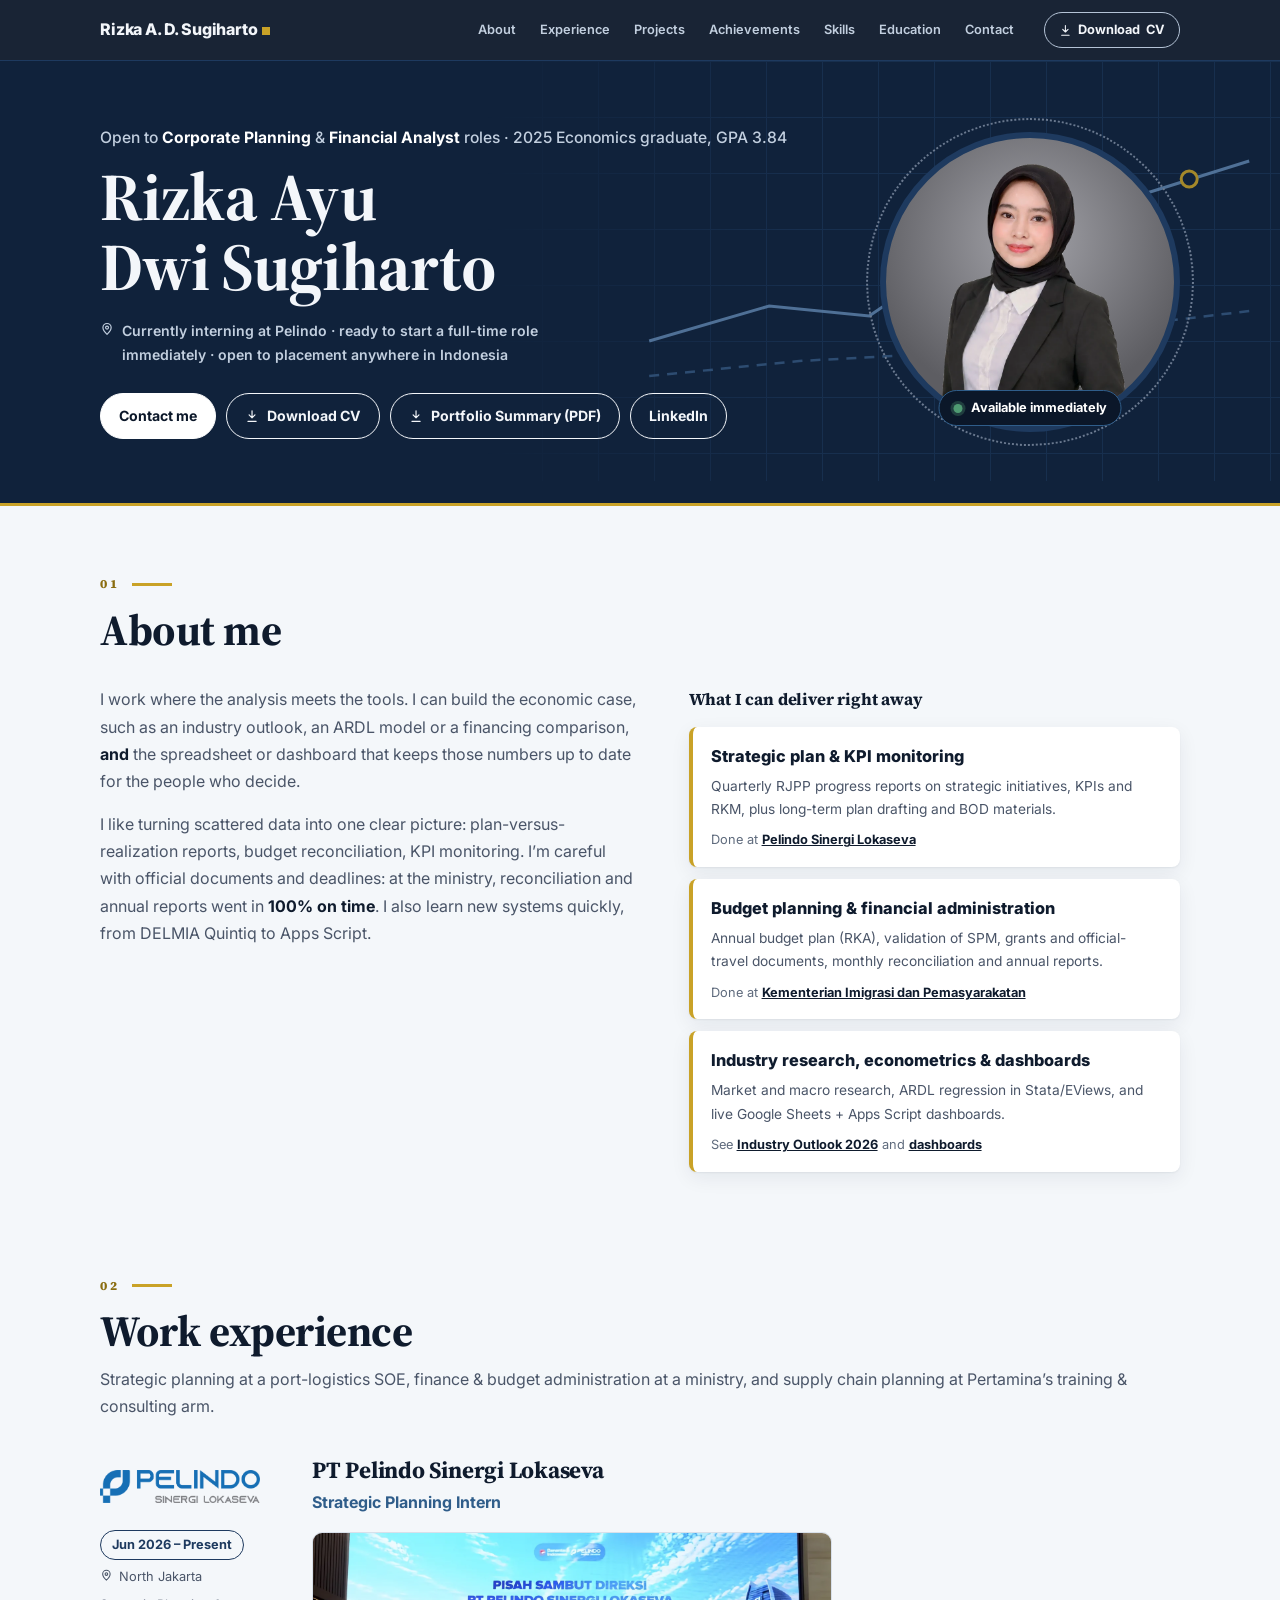
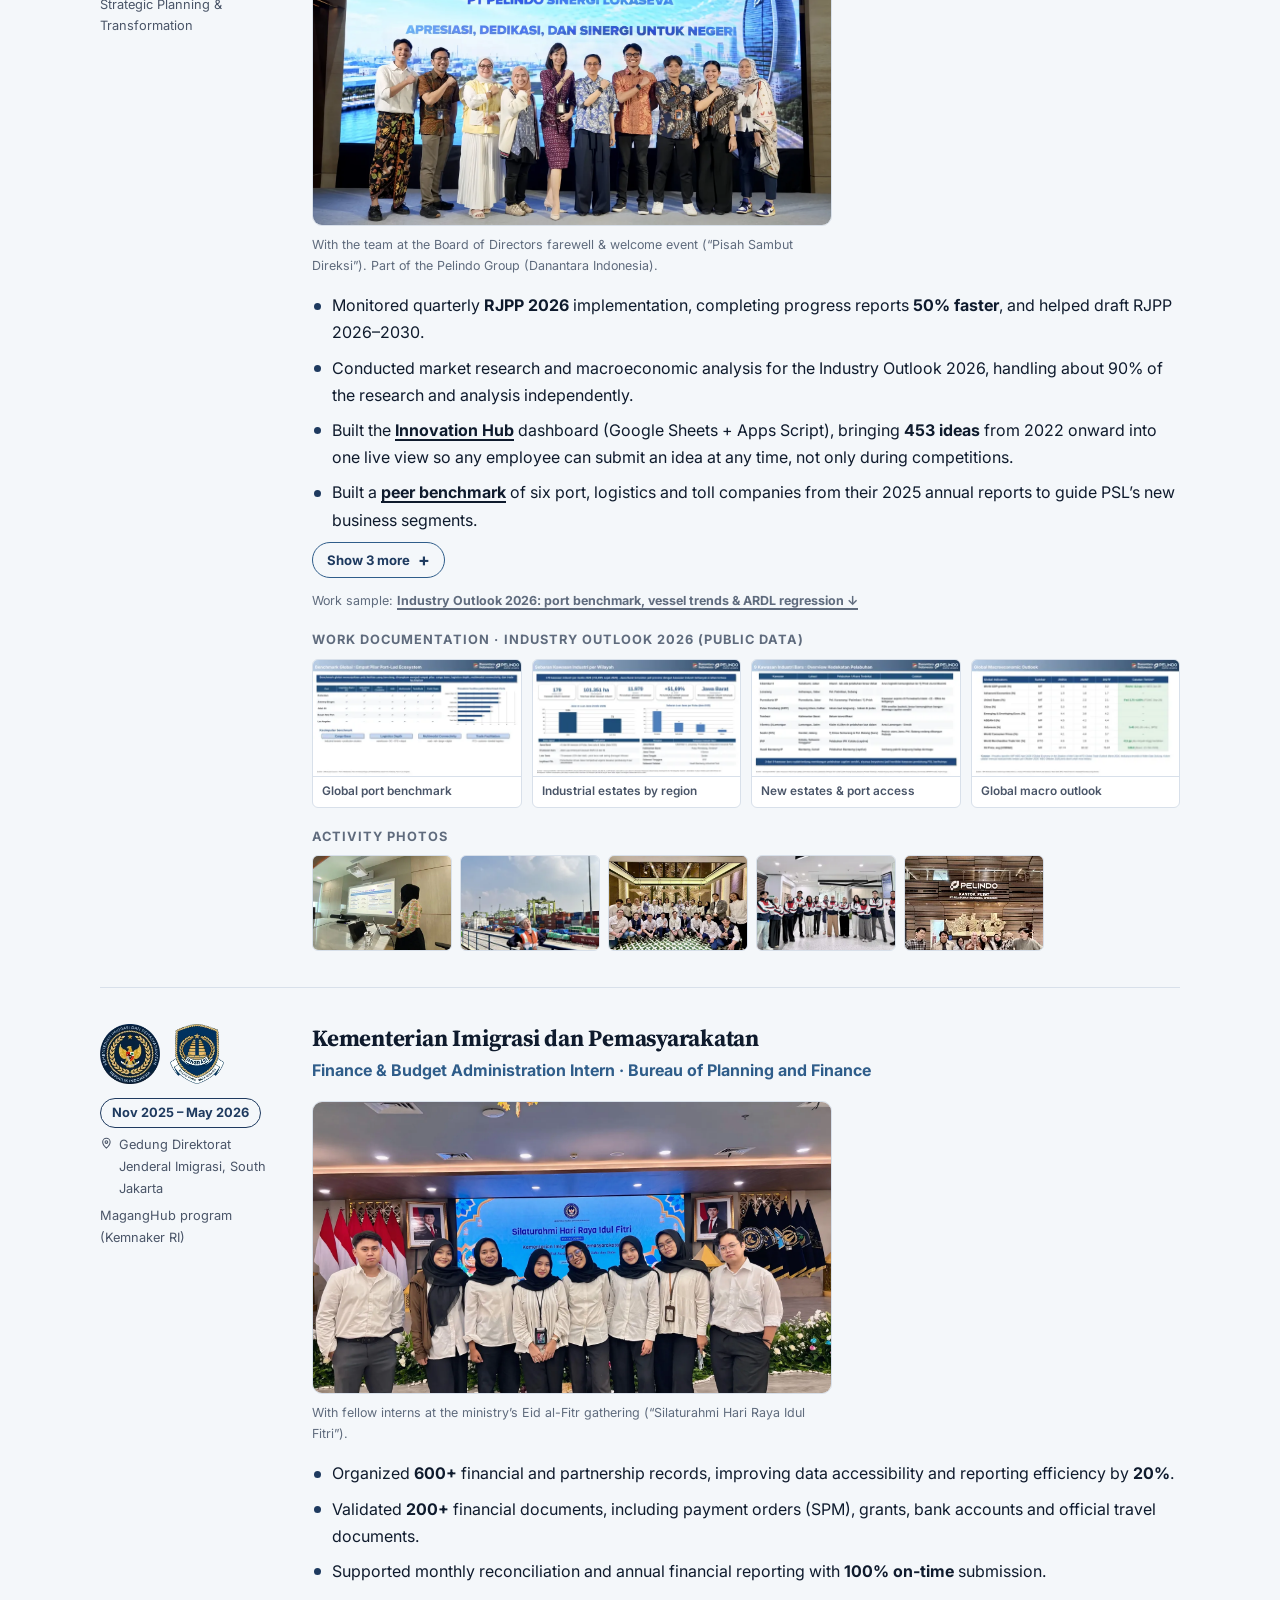
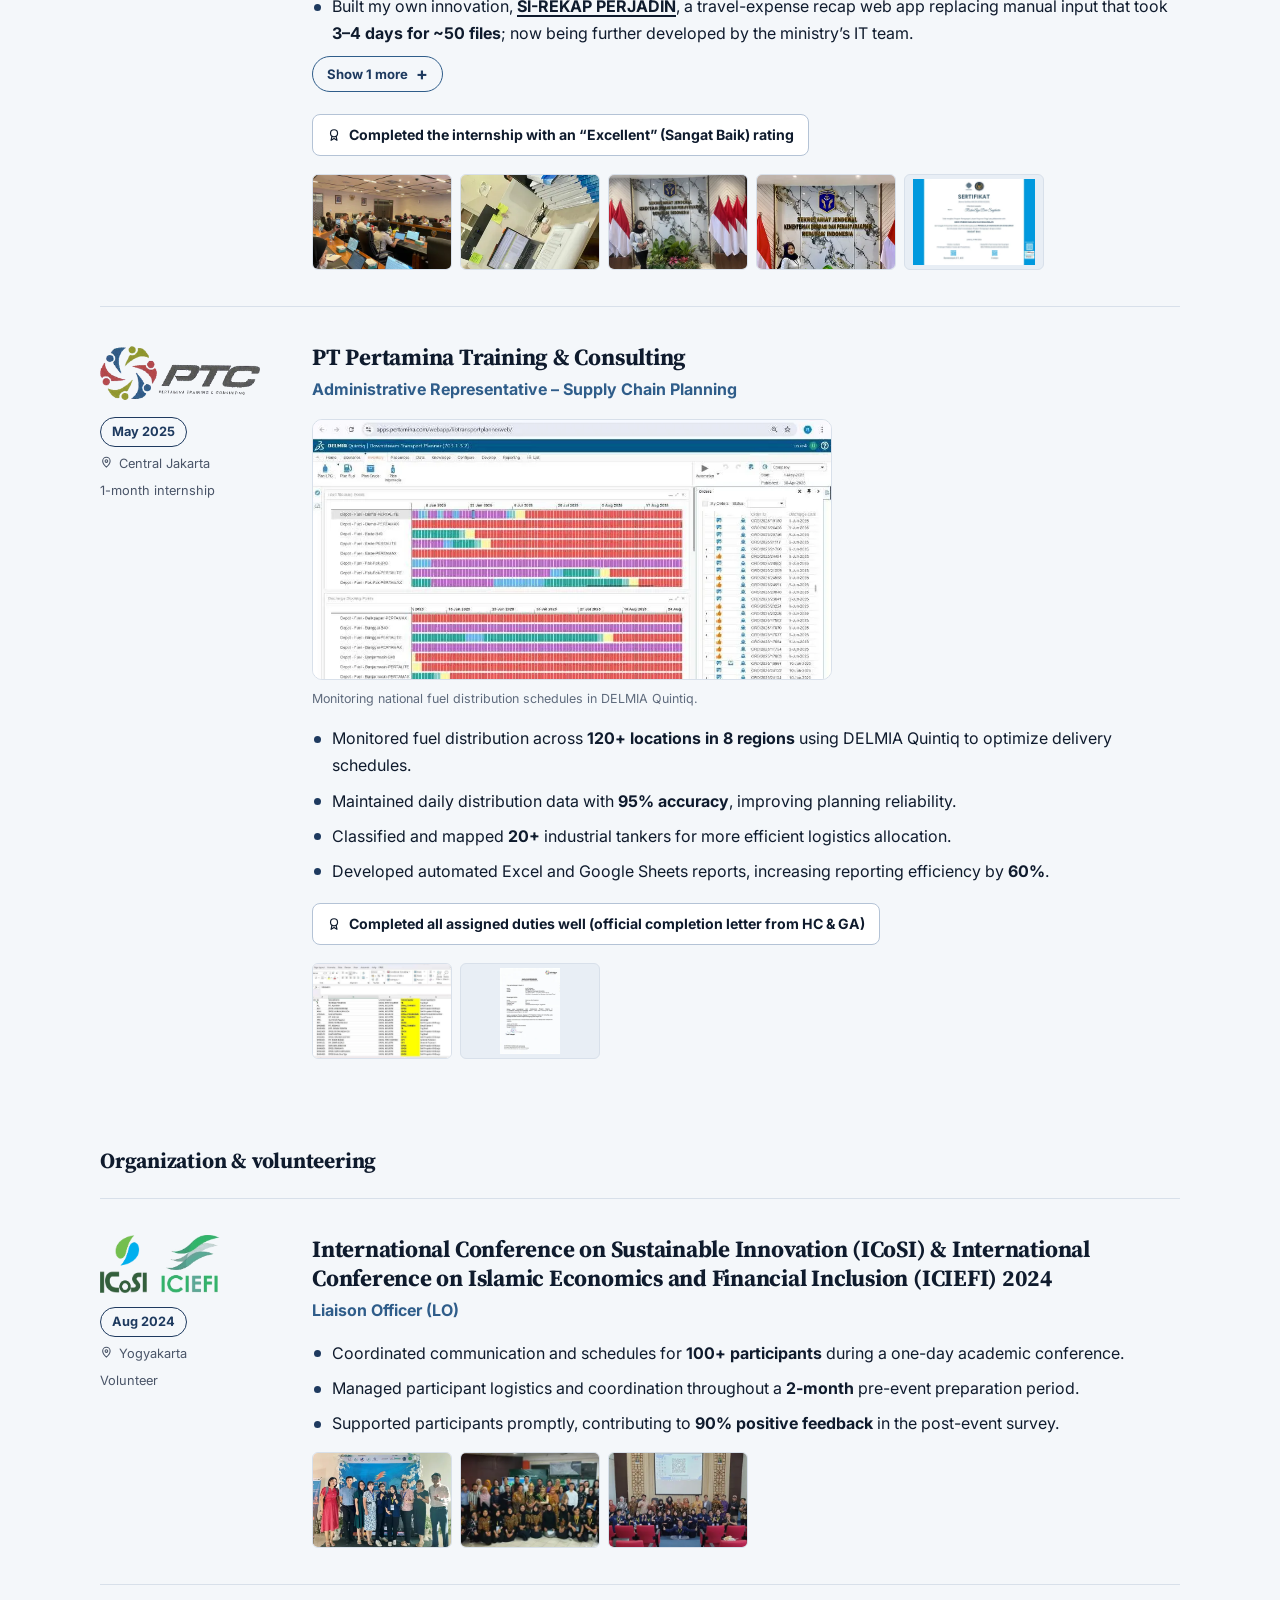
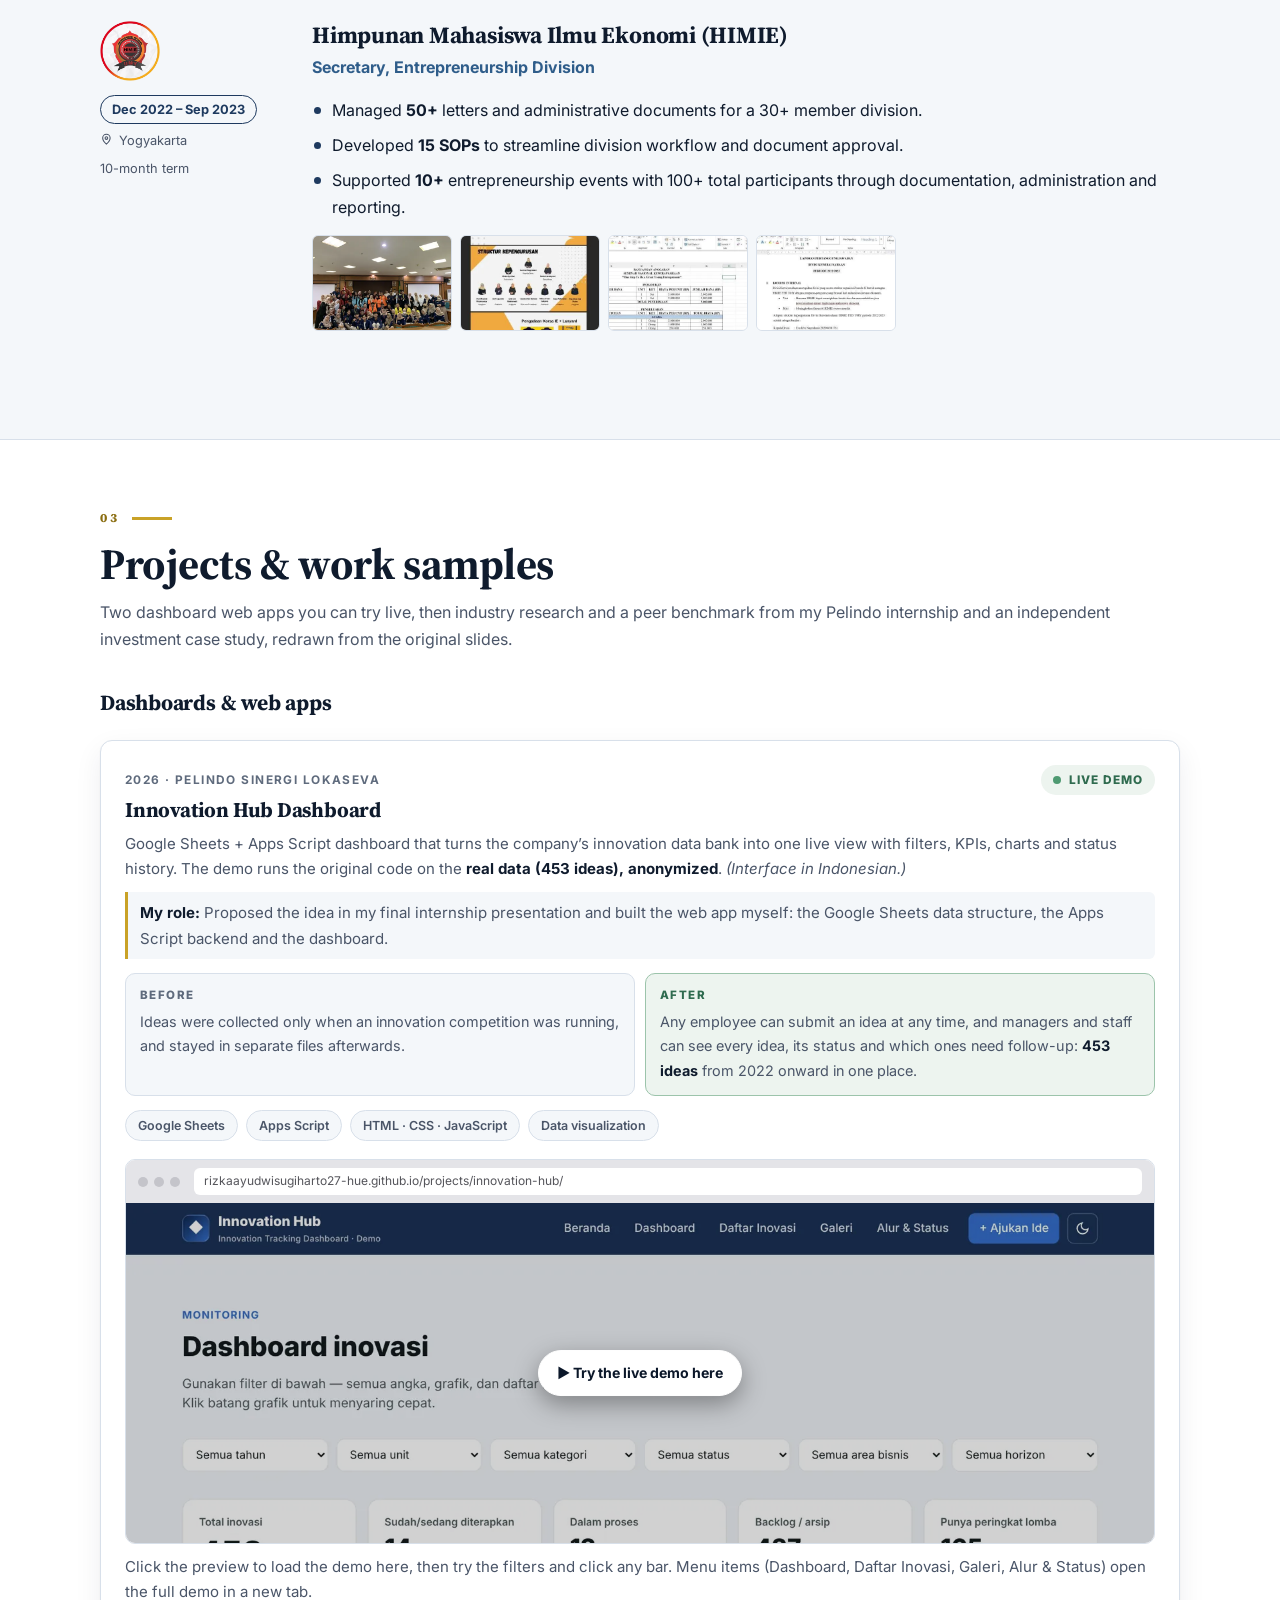
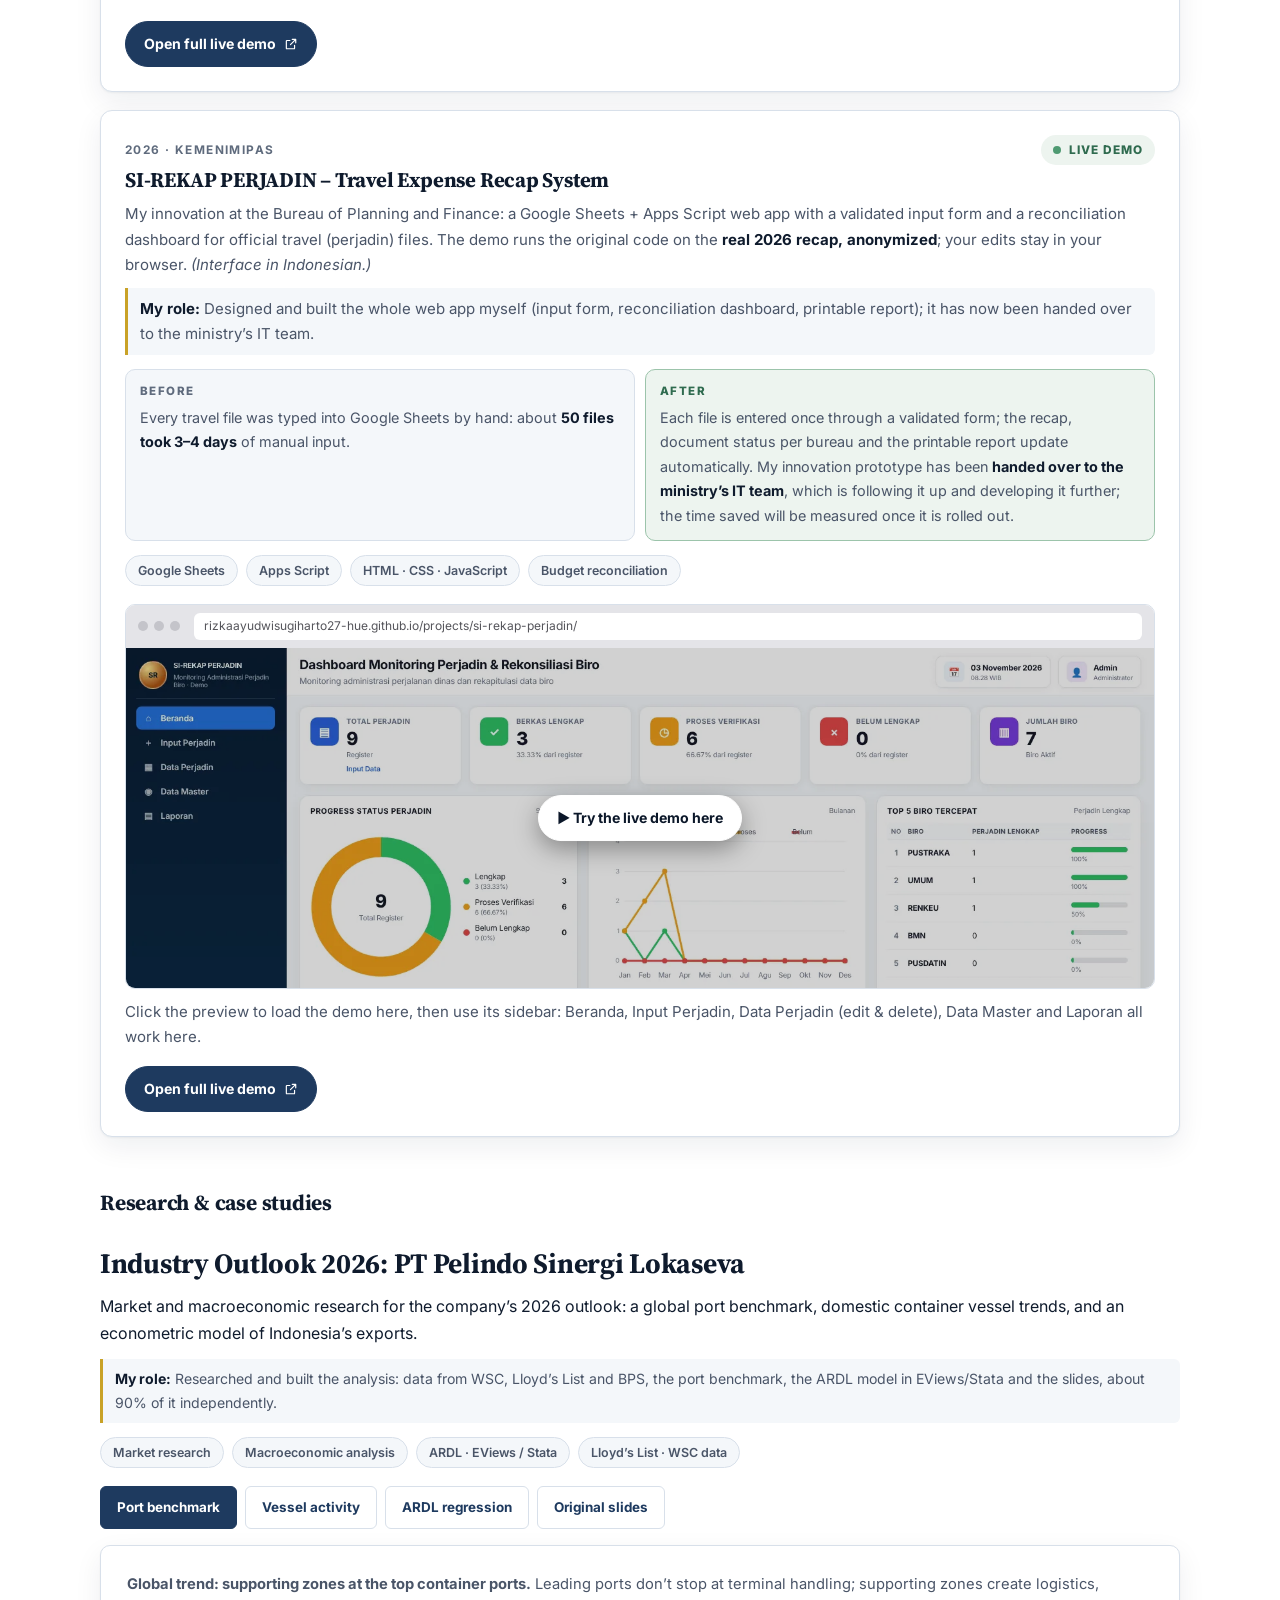
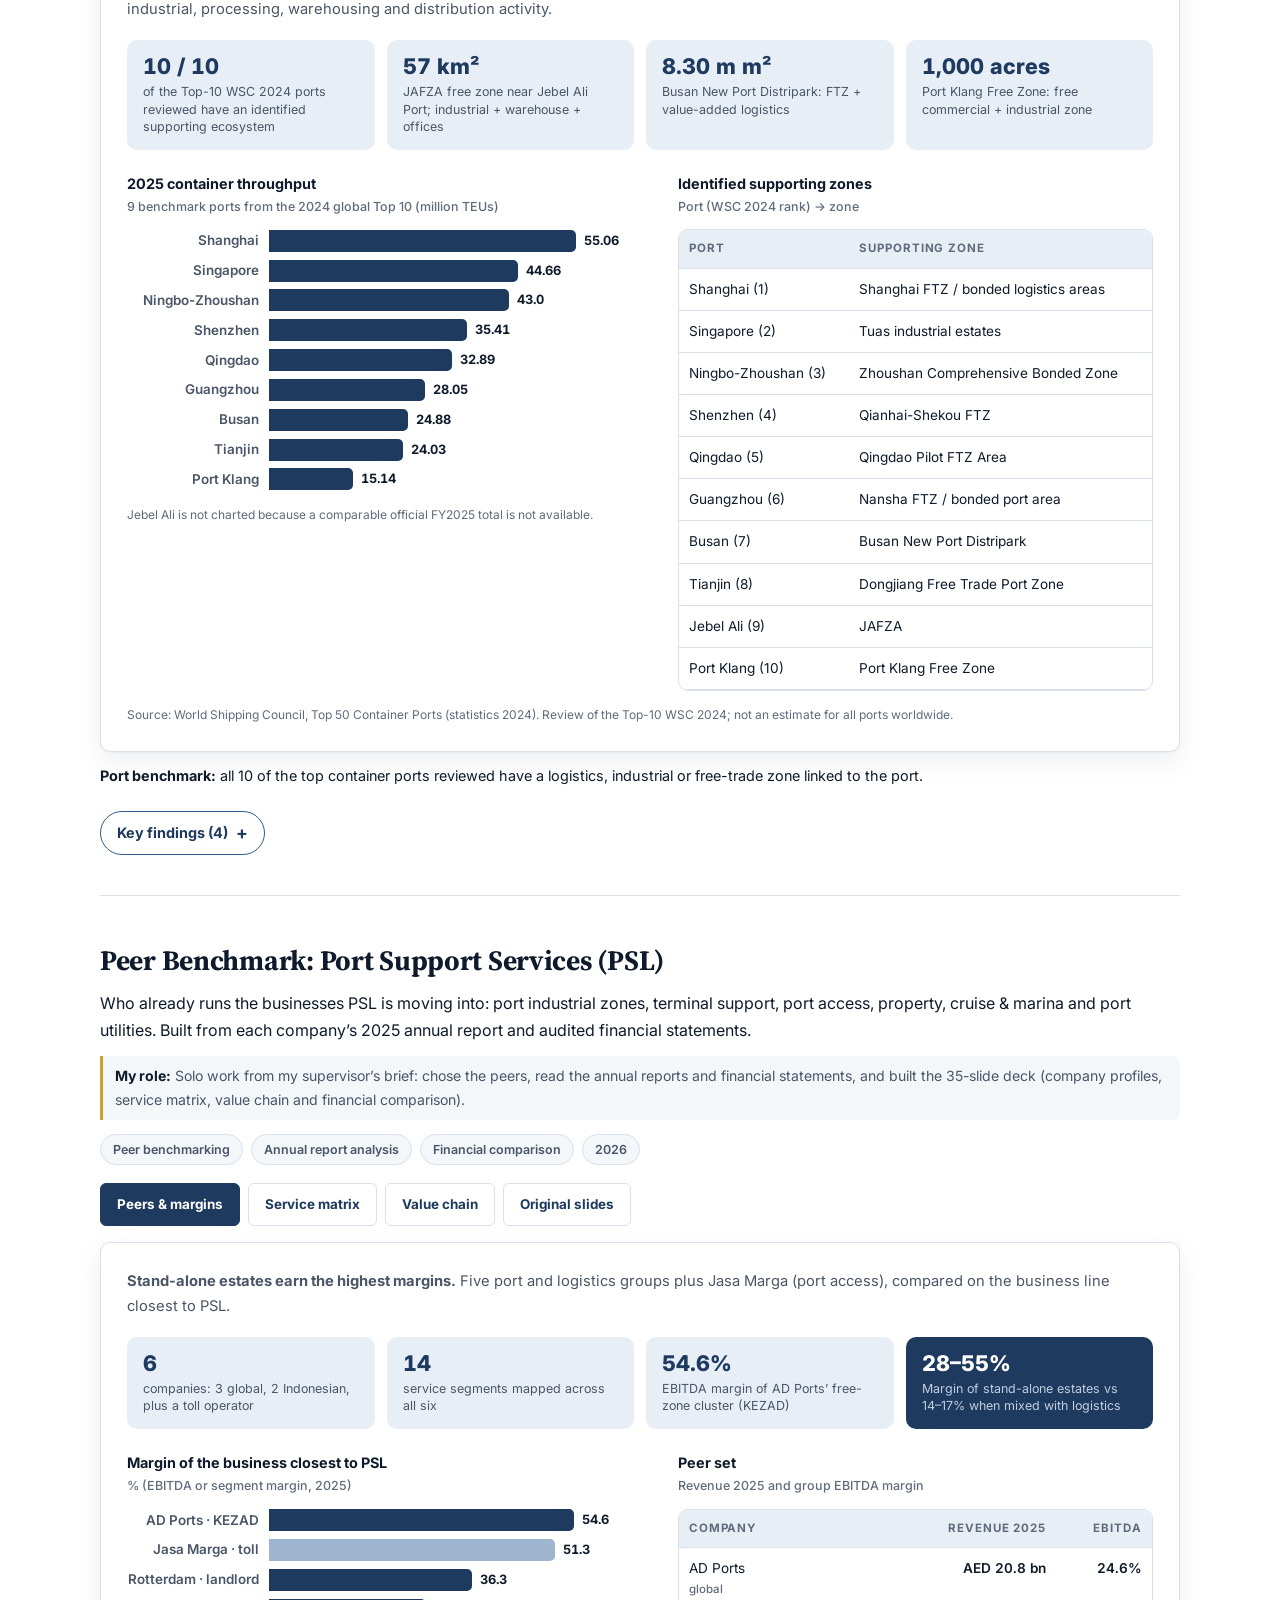
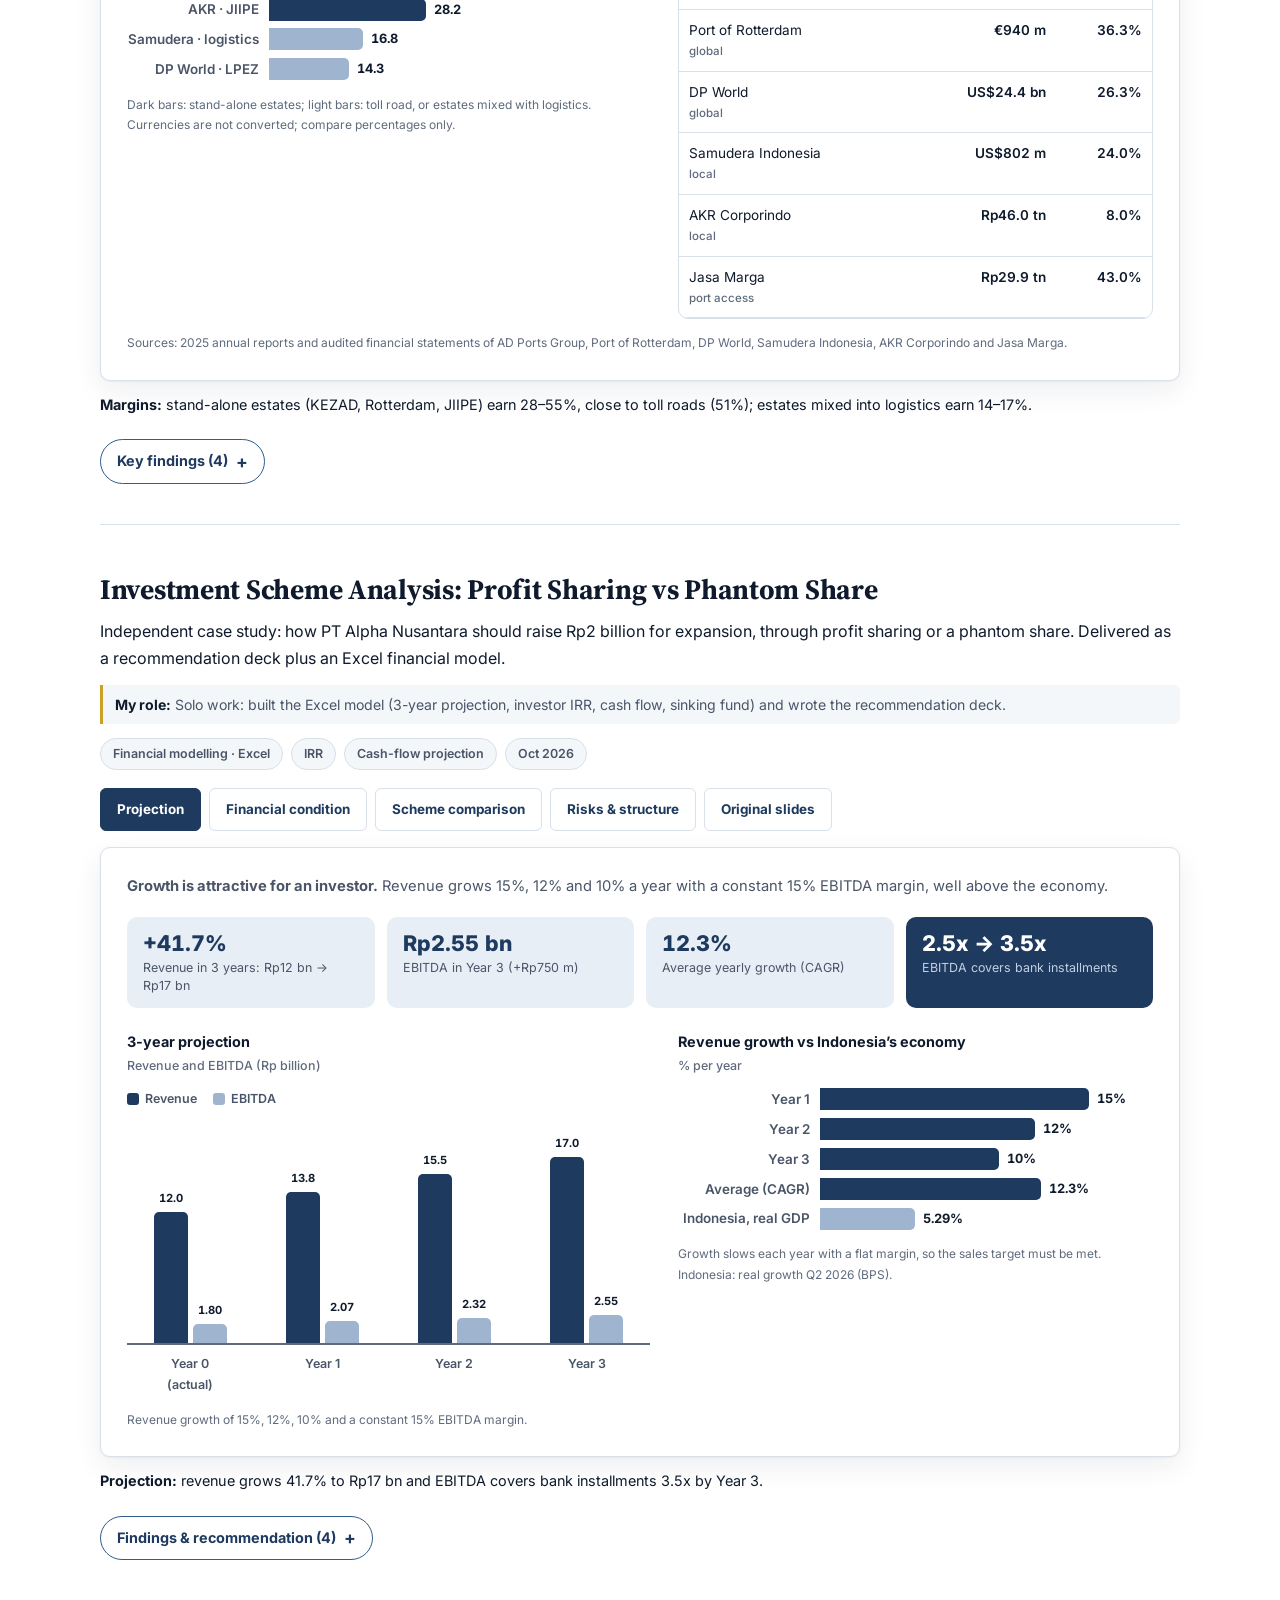
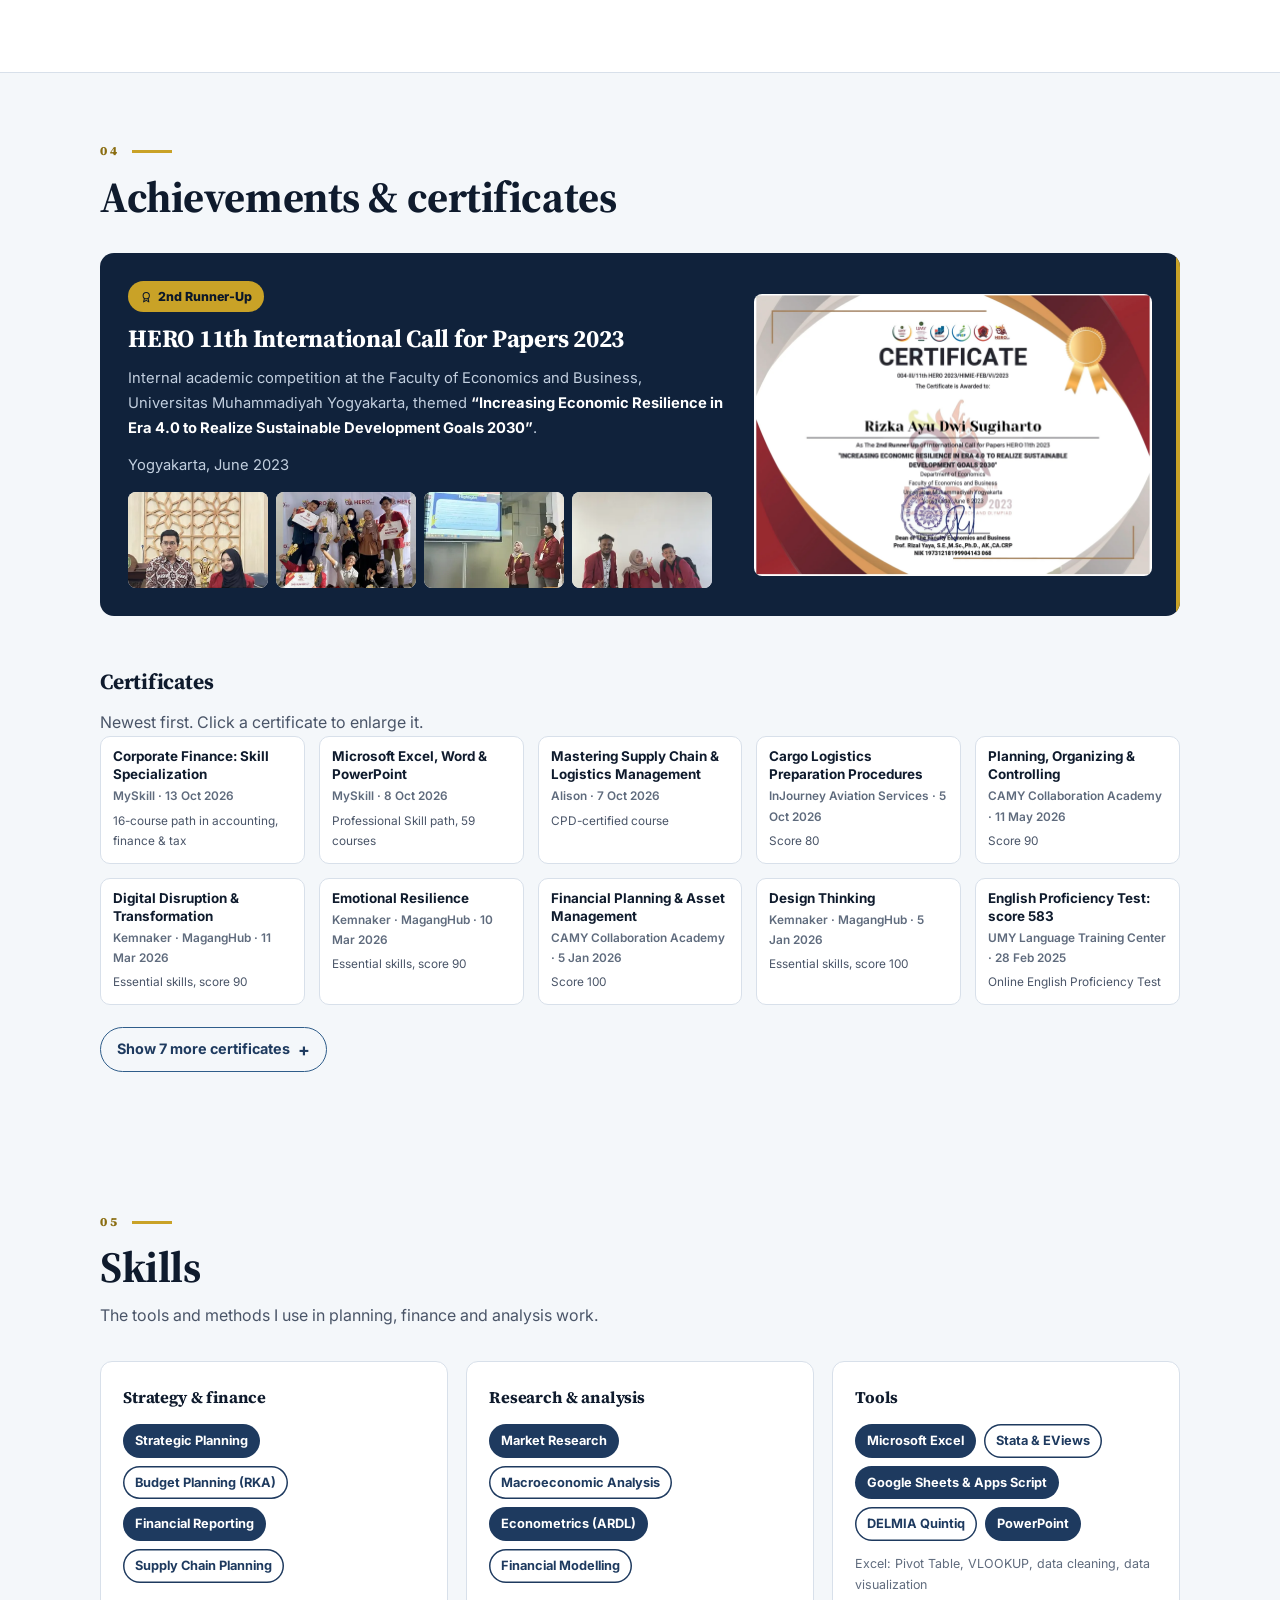
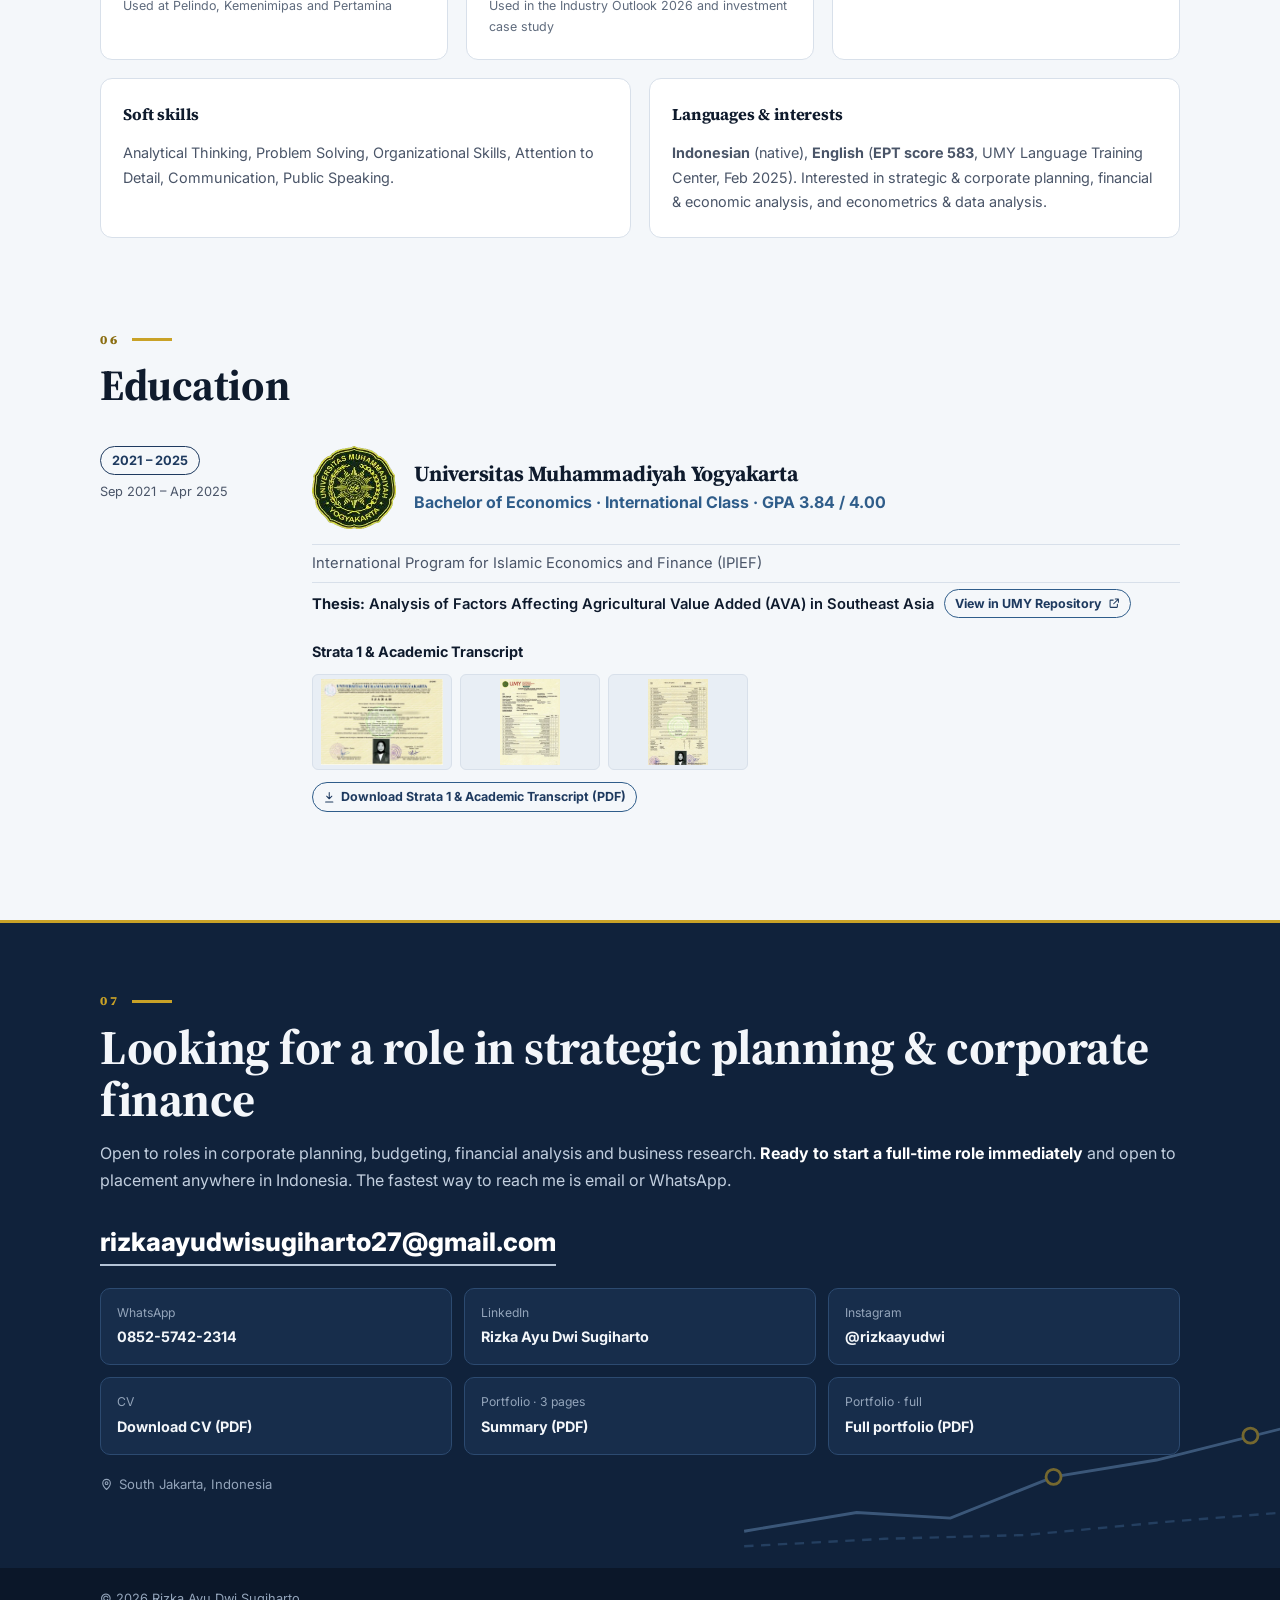
==== commit d4e6483b: "Move Achievements & certificates right after Projects The section now follows the Investment Scheme " ====
--- a/index.html
+++ b/index.html
@@ -529,8 +529,8 @@
       <li><a href="#about">About</a></li>
       <li><a href="#experience">Experience</a></li>
       <li><a href="#projects">Projects</a></li>
+      <li><a href="#achievements">Achievements</a></li>
       <li><a href="#skills">Skills</a></li>
-      <li><a href="#achievements">Achievements</a></li>
       <li><a href="#education">Education</a></li>
       <li><a href="#contact">Contact</a></li>
     </ul>
@@ -1240,42 +1240,8 @@
   </div>
 </section>
 
-<!-- ===================== SKILLS ===================== -->
-<section id="skills" class="light">
-  <div class="wrap">
-    <div class="sec-head"><h2>Skills</h2><p>The tools and methods I use in planning, finance and analysis work.</p></div>
-    <div class="skills reveal">
-      <div class="sk">
-        <h3>Strategy &amp; finance</h3>
-        <div class="tags"><span>Strategic Planning</span><span class="o">Budget Planning (RKA)</span><span>Financial Reporting</span><span class="o">Supply Chain Planning</span></div>
-        <p class="used">Used at Pelindo, Kemenimipas and Pertamina</p>
-      </div>
-      <div class="sk">
-        <h3>Research &amp; analysis</h3>
-        <div class="tags"><span>Market Research</span><span class="o">Macroeconomic Analysis</span><span>Econometrics (ARDL)</span><span class="o">Financial Modelling</span></div>
-        <p class="used">Used in the Industry Outlook 2026 and investment case study</p>
-      </div>
-      <div class="sk">
-        <h3>Tools</h3>
-        <div class="tags"><span>Microsoft Excel</span><span class="o">Stata &amp; EViews</span><span>Google Sheets &amp; Apps Script</span><span class="o">DELMIA Quintiq</span><span>PowerPoint</span></div>
-        <p class="used">Excel: Pivot Table, VLOOKUP, data cleaning, data visualization</p>
-      </div>
-      <div class="sk-wide">
-        <div class="sk">
-          <h3>Soft skills</h3>
-          <p>Analytical Thinking, Problem Solving, Organizational Skills, Attention to Detail, Communication, Public Speaking.</p>
-        </div>
-        <div class="sk">
-          <h3>Languages &amp; interests</h3>
-          <p><b>Indonesian</b> (native), <b>English</b> (<b>EPT score 583</b>, UMY Language Training Center, Feb 2025). Interested in strategic &amp; corporate planning, financial &amp; economic analysis, and econometrics &amp; data analysis.</p>
-        </div>
-      </div>
-    </div>
-  </div>
-</section>
-
-<!-- ===================== ACHIEVEMENTS & TRAINING ===================== -->
-<section id="achievements" class="light" style="padding-top:24px">
+<!-- ===================== ACHIEVEMENTS & CERTIFICATES ===================== -->
+<section id="achievements" class="light">
   <div class="wrap">
     <div class="sec-head"><h2>Achievements &amp; certificates</h2></div>
     <div class="award reveal">
@@ -1322,6 +1288,40 @@
   </div>
 </section>
 
+<!-- ===================== SKILLS ===================== -->
+<section id="skills" class="light">
+  <div class="wrap">
+    <div class="sec-head"><h2>Skills</h2><p>The tools and methods I use in planning, finance and analysis work.</p></div>
+    <div class="skills reveal">
+      <div class="sk">
+        <h3>Strategy &amp; finance</h3>
+        <div class="tags"><span>Strategic Planning</span><span class="o">Budget Planning (RKA)</span><span>Financial Reporting</span><span class="o">Supply Chain Planning</span></div>
+        <p class="used">Used at Pelindo, Kemenimipas and Pertamina</p>
+      </div>
+      <div class="sk">
+        <h3>Research &amp; analysis</h3>
+        <div class="tags"><span>Market Research</span><span class="o">Macroeconomic Analysis</span><span>Econometrics (ARDL)</span><span class="o">Financial Modelling</span></div>
+        <p class="used">Used in the Industry Outlook 2026 and investment case study</p>
+      </div>
+      <div class="sk">
+        <h3>Tools</h3>
+        <div class="tags"><span>Microsoft Excel</span><span class="o">Stata &amp; EViews</span><span>Google Sheets &amp; Apps Script</span><span class="o">DELMIA Quintiq</span><span>PowerPoint</span></div>
+        <p class="used">Excel: Pivot Table, VLOOKUP, data cleaning, data visualization</p>
+      </div>
+      <div class="sk-wide">
+        <div class="sk">
+          <h3>Soft skills</h3>
+          <p>Analytical Thinking, Problem Solving, Organizational Skills, Attention to Detail, Communication, Public Speaking.</p>
+        </div>
+        <div class="sk">
+          <h3>Languages &amp; interests</h3>
+          <p><b>Indonesian</b> (native), <b>English</b> (<b>EPT score 583</b>, UMY Language Training Center, Feb 2025). Interested in strategic &amp; corporate planning, financial &amp; economic analysis, and econometrics &amp; data analysis.</p>
+        </div>
+      </div>
+    </div>
+  </div>
+</section>
+
 <!-- ===================== EDUCATION ===================== -->
 <section id="education" class="light" style="padding-top:24px">
   <div class="wrap">
@@ -1374,7 +1374,7 @@
       <a class="ccontact" href="https://www.instagram.com/rizkaayudwi" target="_blank" rel="noopener"><small>Instagram</small><b>@rizkaayudwi</b></a>
       <a class="ccontact" href="assets/CV-Rizka-Ayu-Dwi-Sugiharto.pdf?v=11" target="_blank" rel="noopener"><small>CV</small><b>Download CV (PDF)</b></a>
       <a class="ccontact" href="assets/Portfolio-Summary-Rizka-Ayu-Dwi-Sugiharto.pdf?v=18" target="_blank" rel="noopener"><small>Portfolio · 3 pages</small><b>Summary (PDF)</b></a>
-      <a class="ccontact" href="assets/Portfolio-Rizka-Ayu-Dwi-Sugiharto.pdf?v=64" target="_blank" rel="noopener"><small>Portfolio · full</small><b>Full portfolio (PDF)</b></a>
+      <a class="ccontact" href="assets/Portfolio-Rizka-Ayu-Dwi-Sugiharto.pdf?v=65" target="_blank" rel="noopener"><small>Portfolio · full</small><b>Full portfolio (PDF)</b></a>
     </div>
     <p class="loc"><svg class="ico"><use href="#i-pin"/></svg>South Jakarta, Indonesia</p>
   </div>
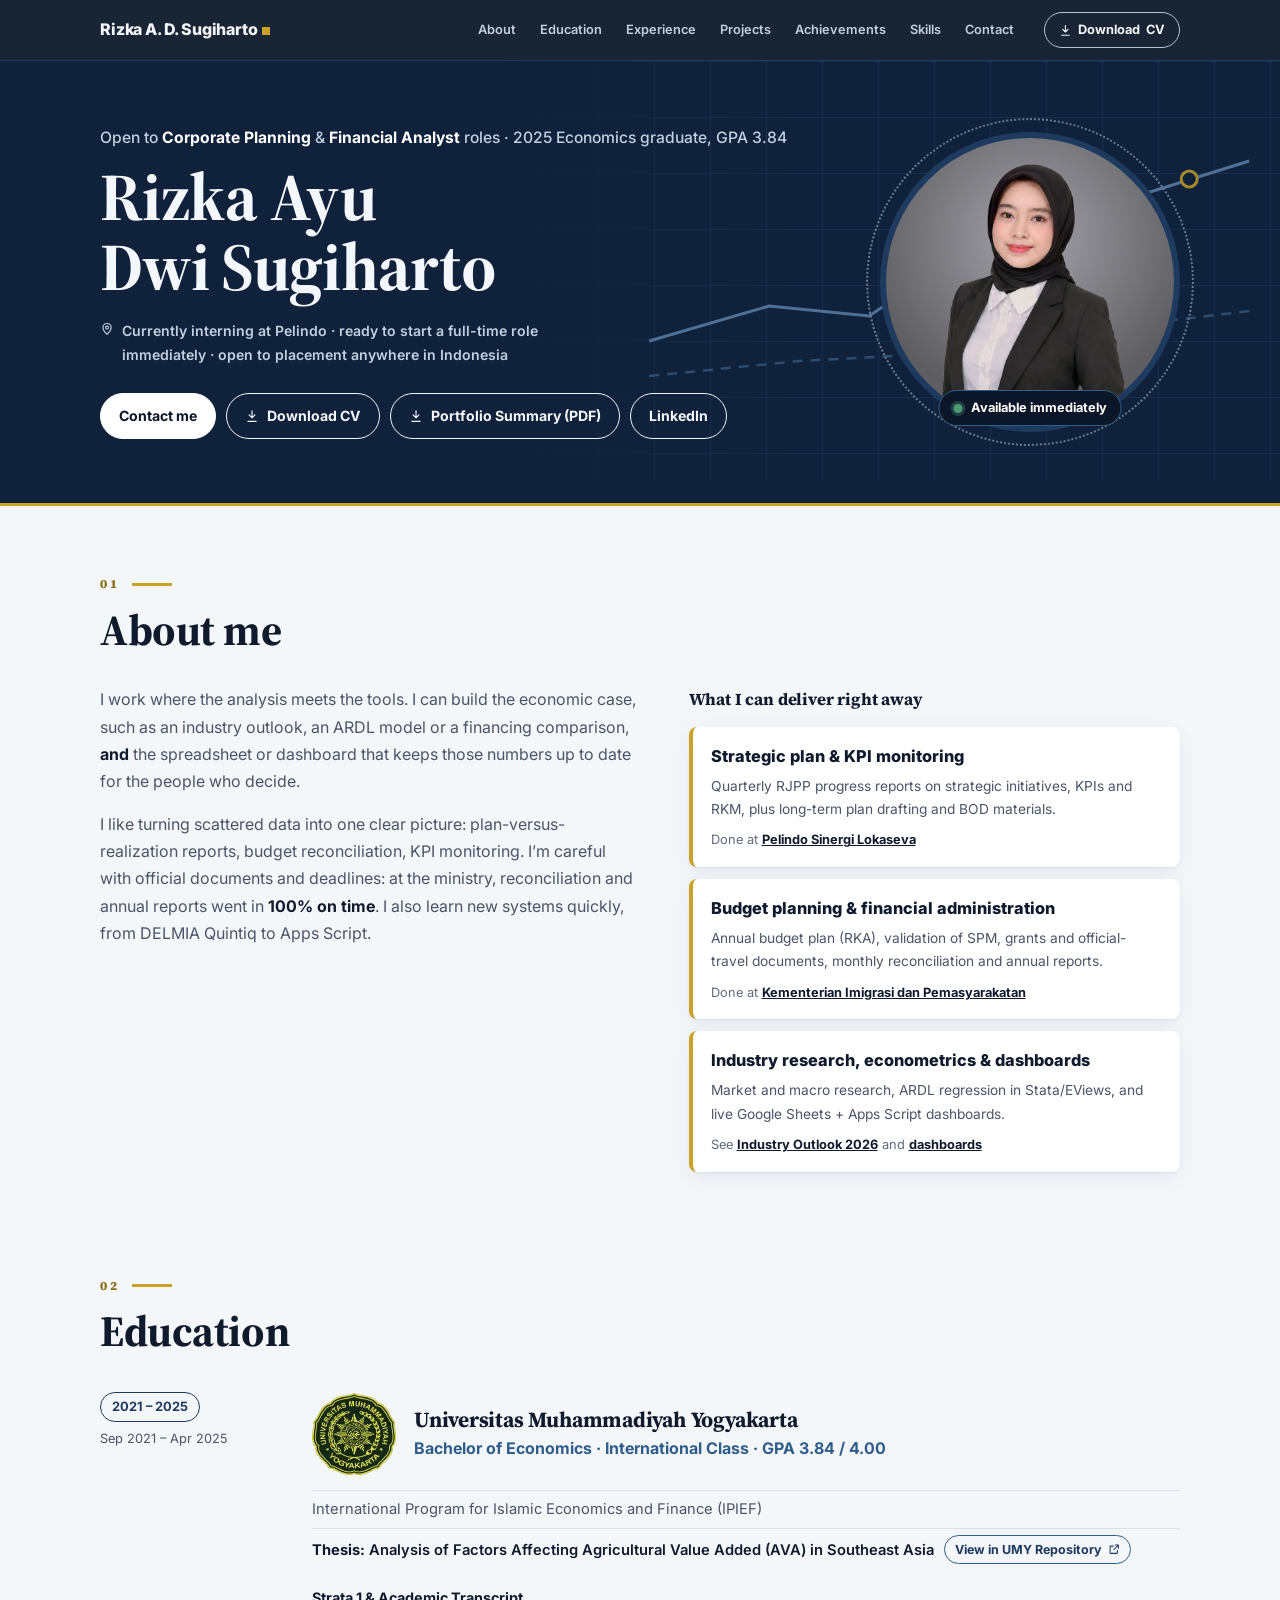
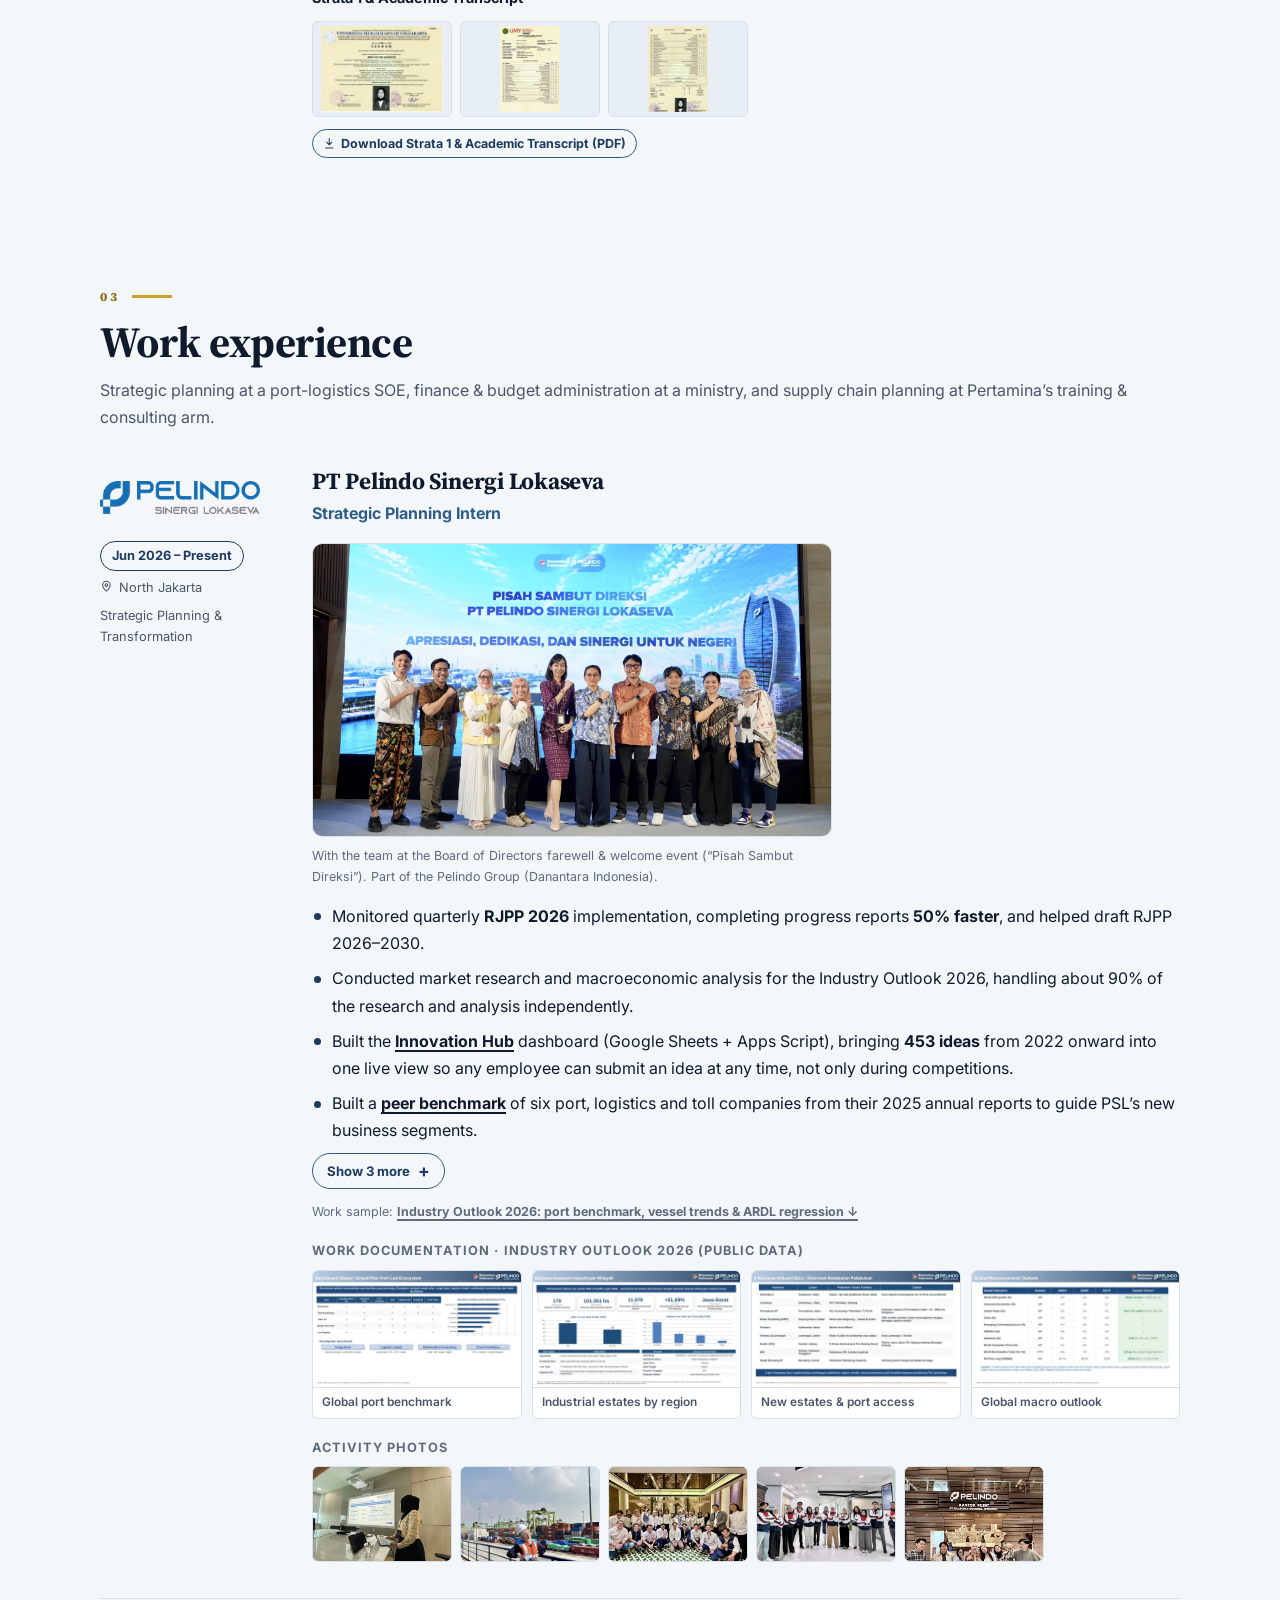
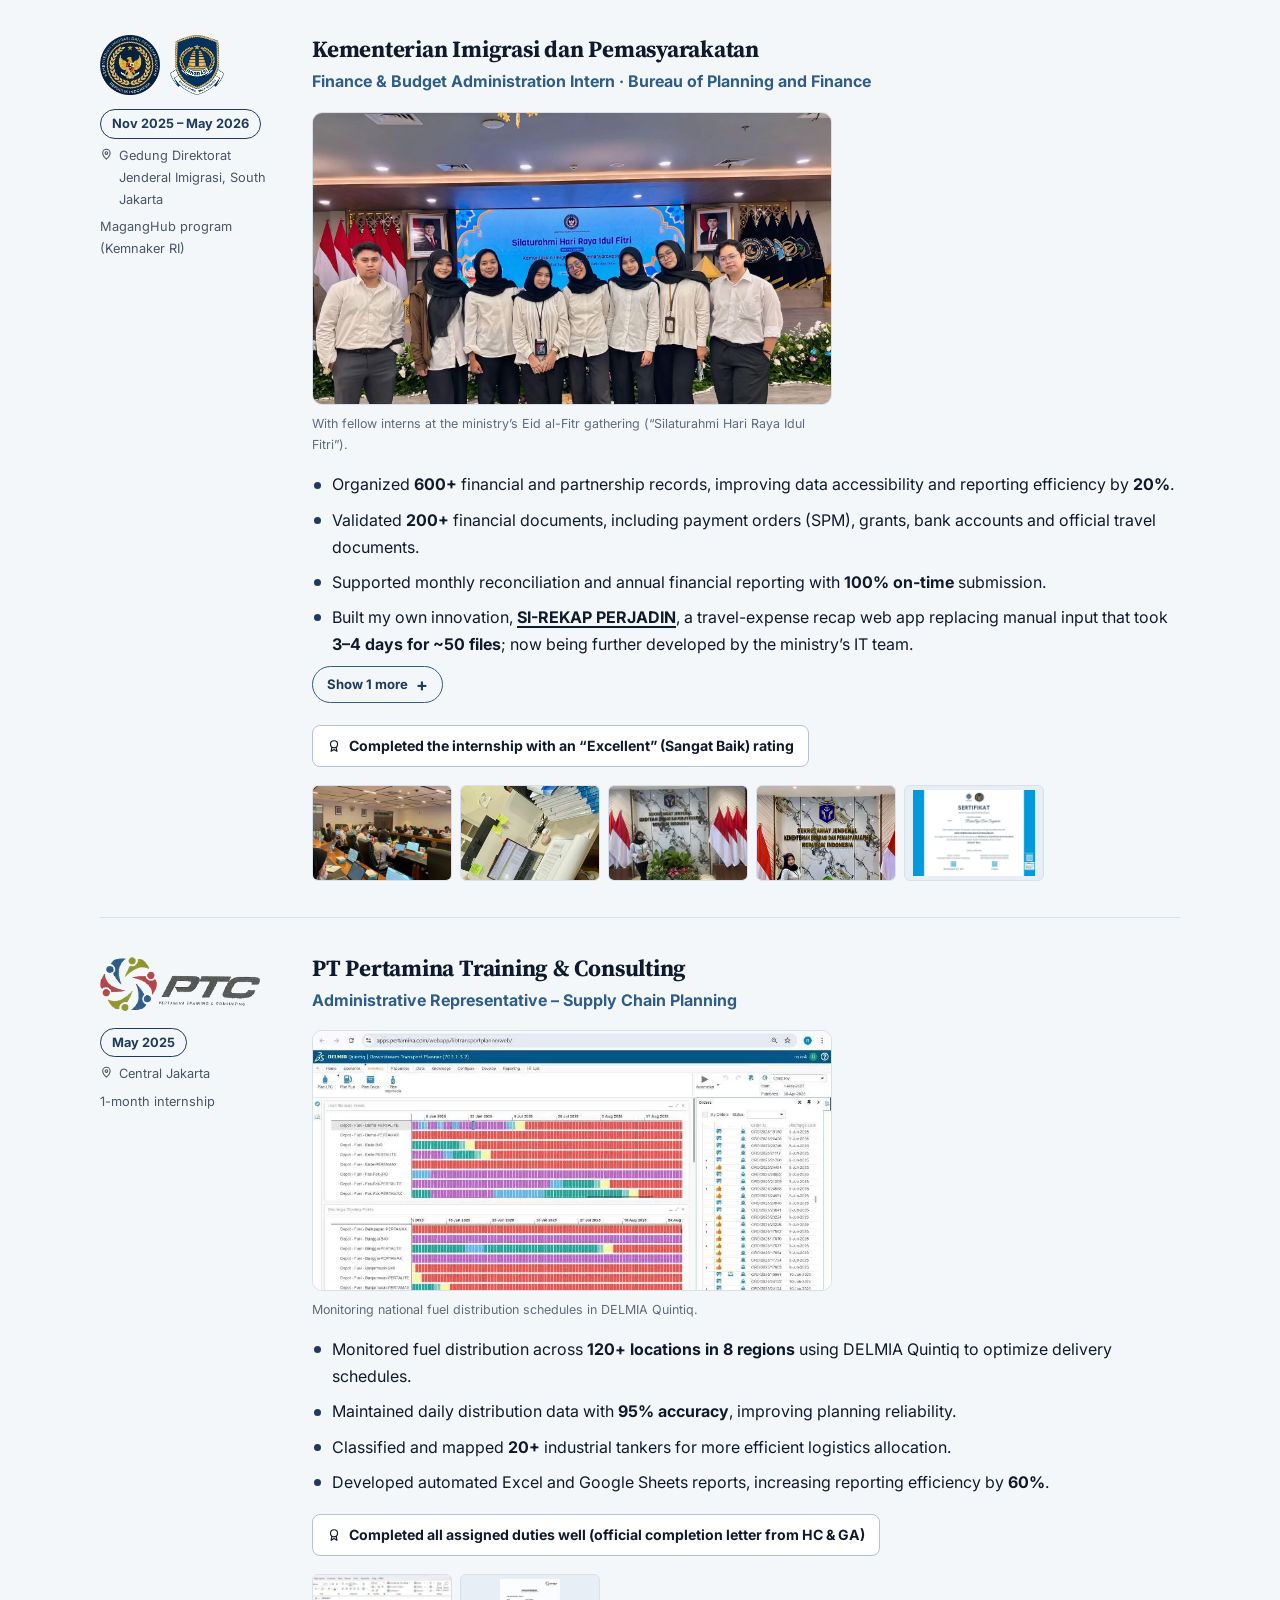
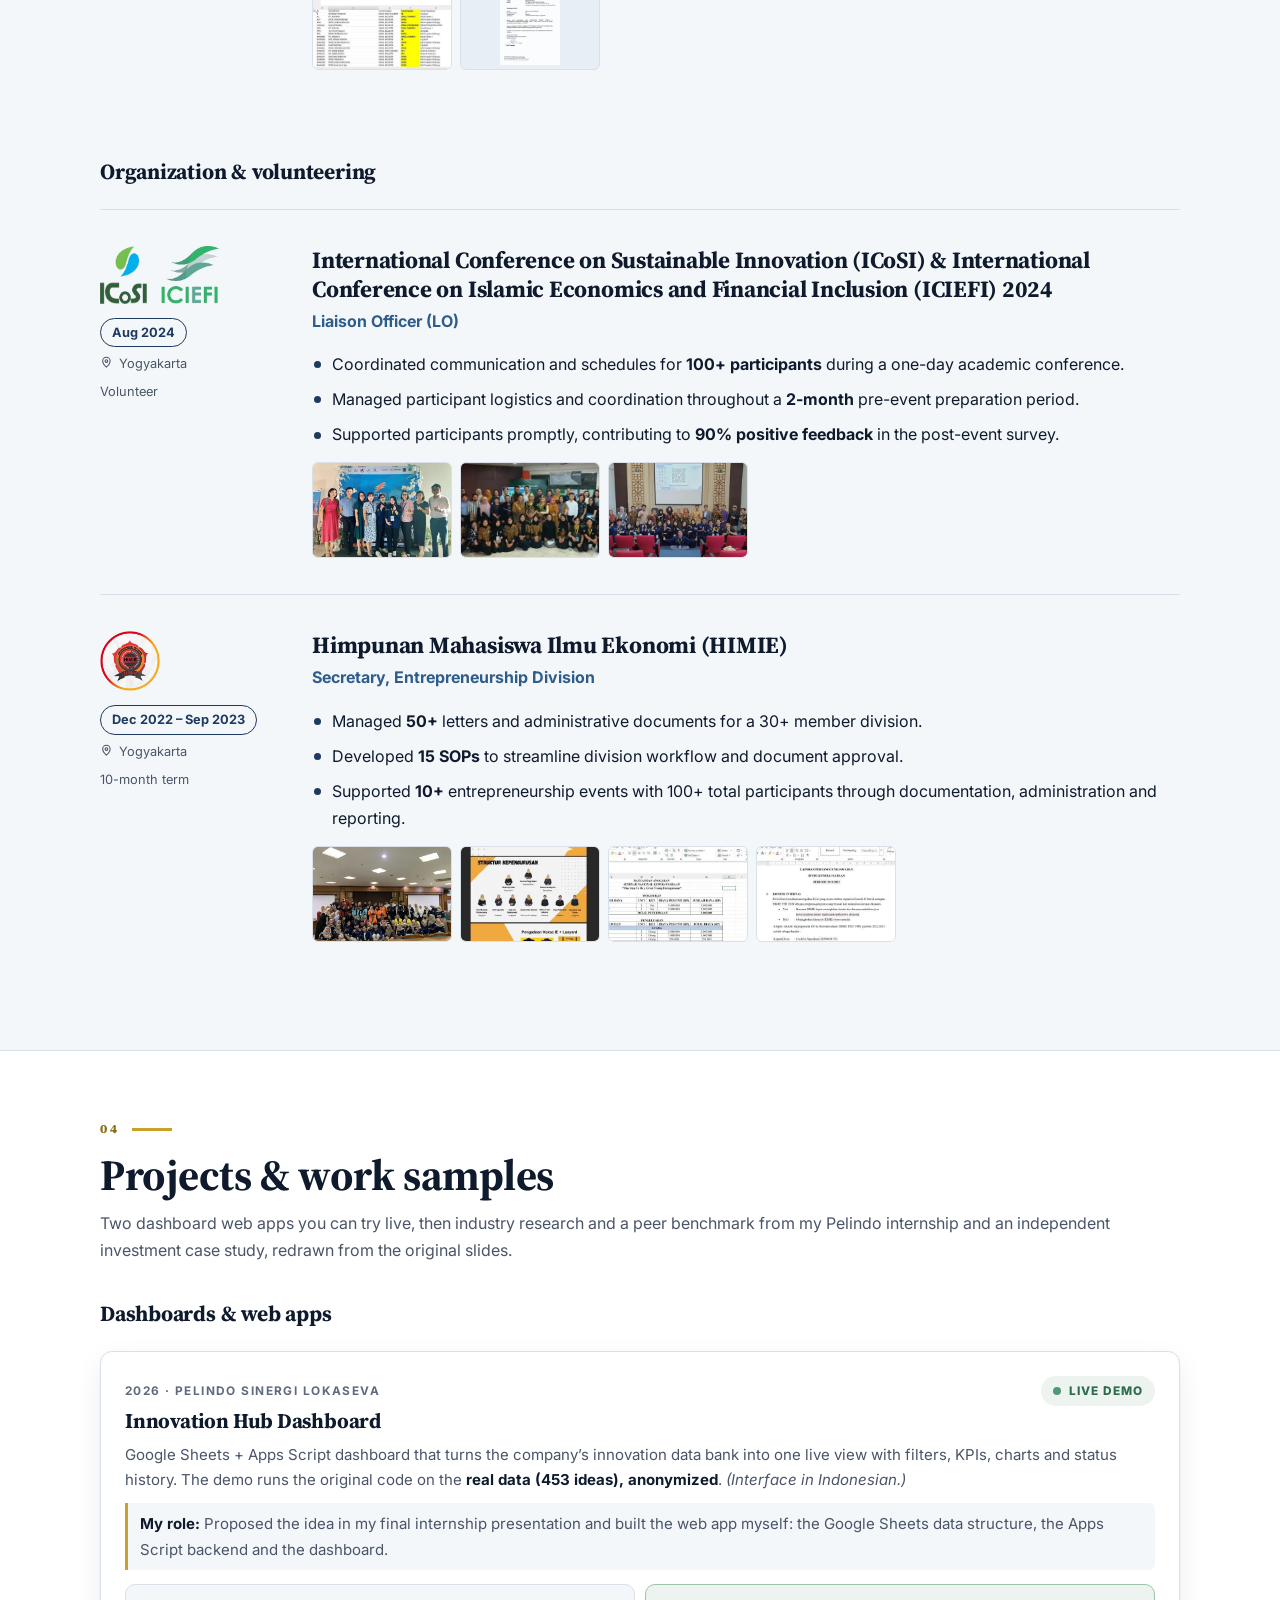
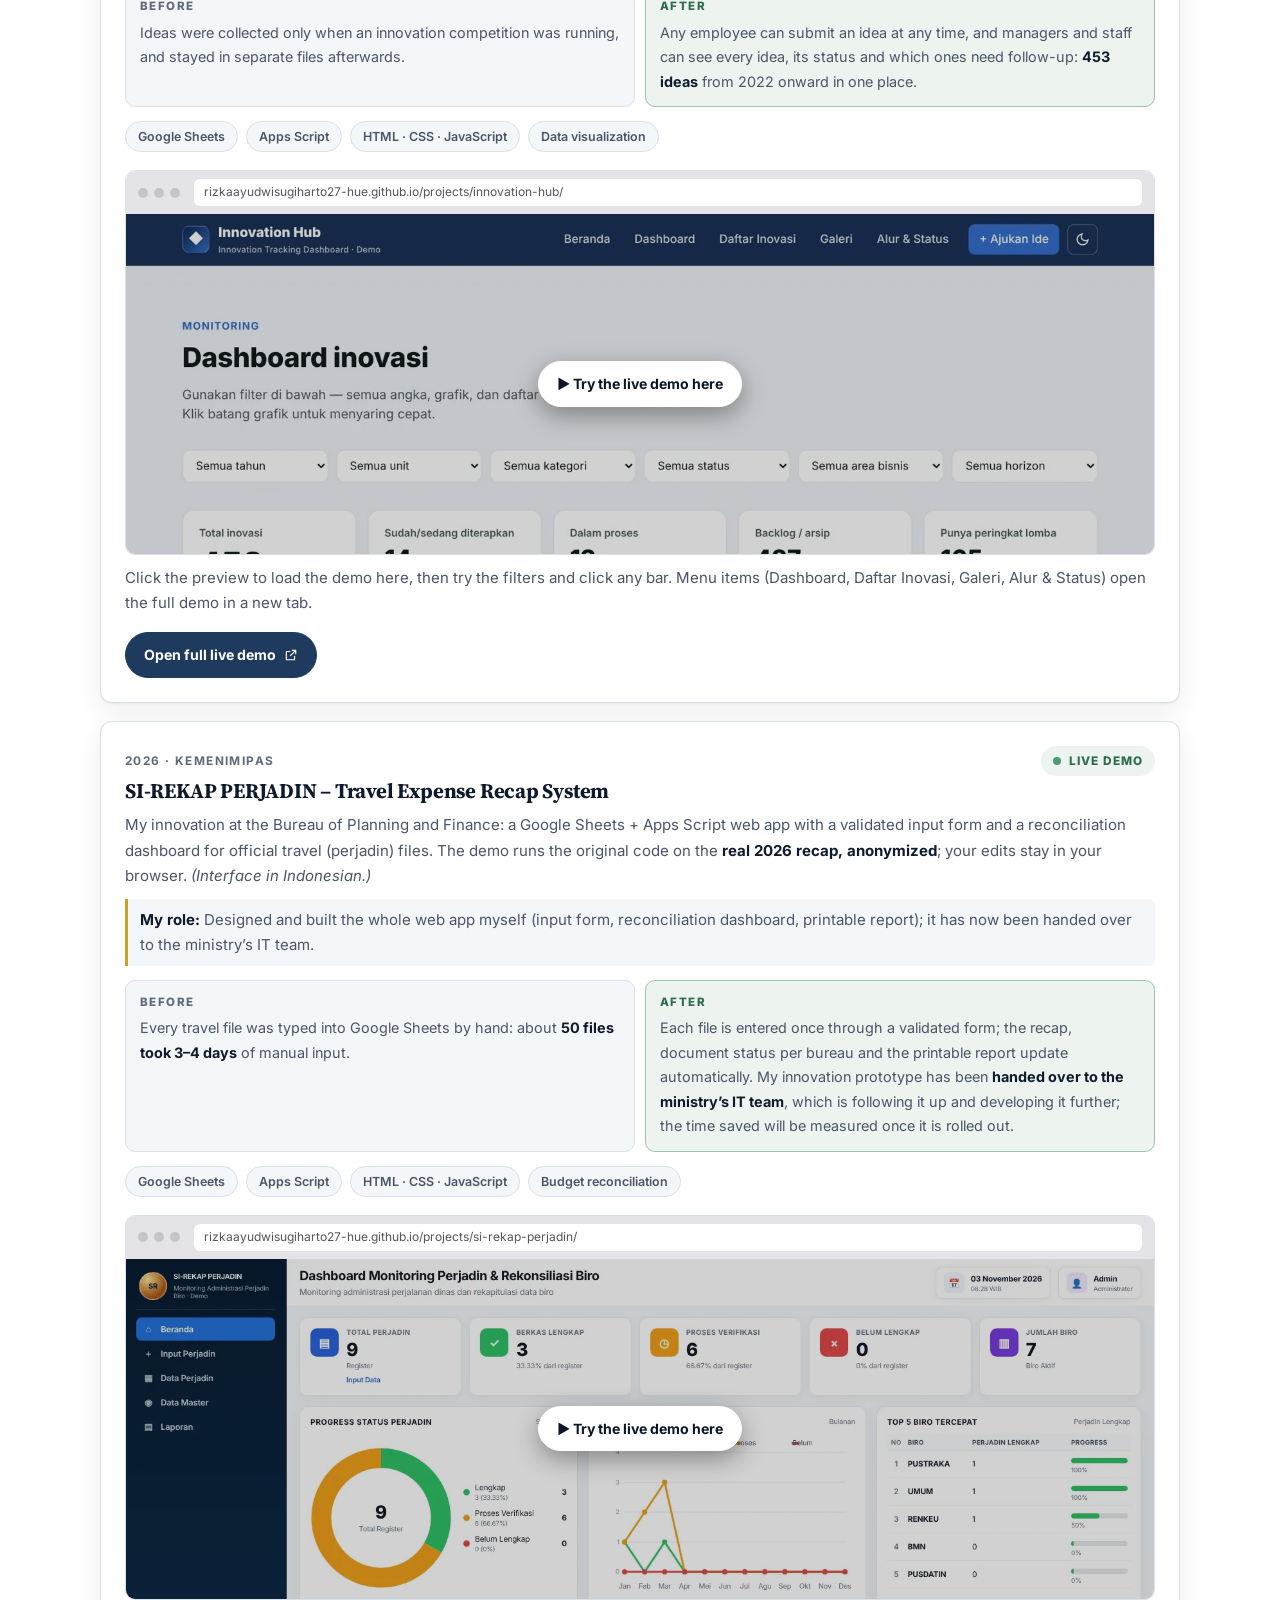
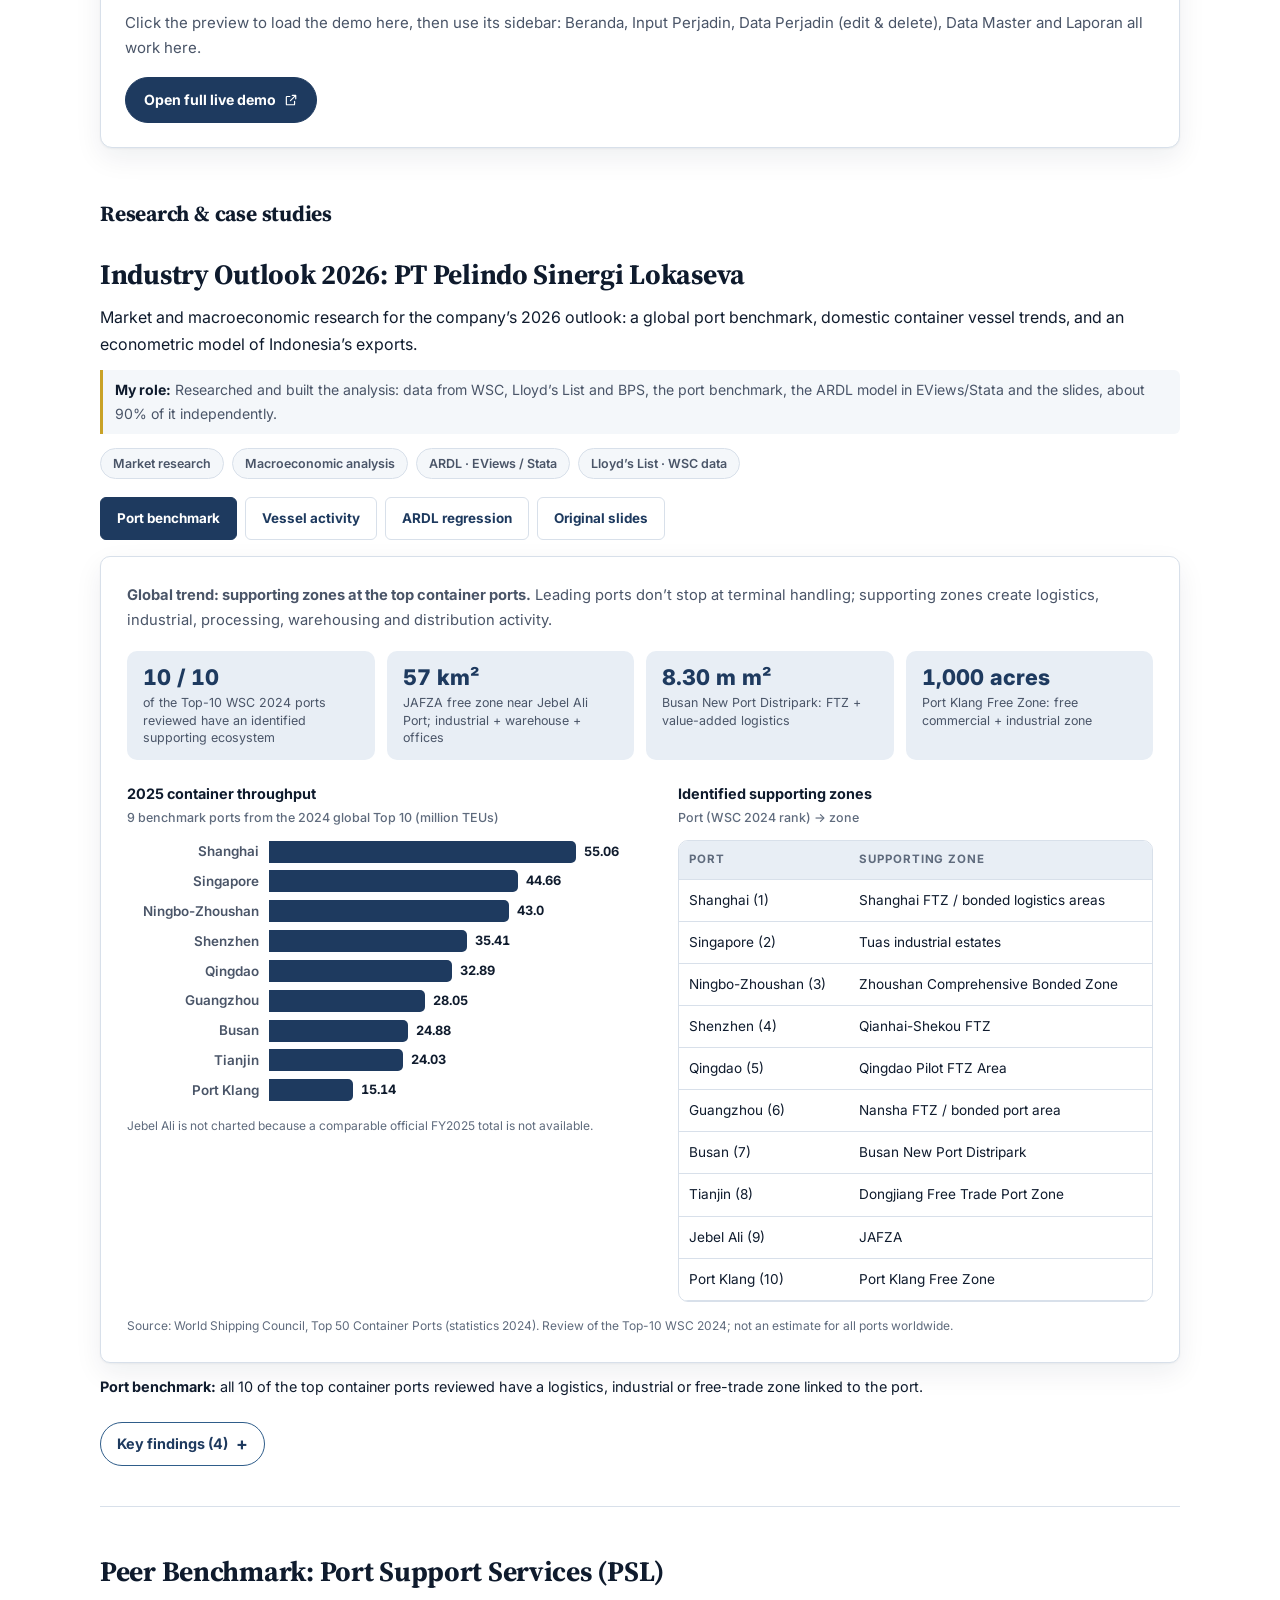
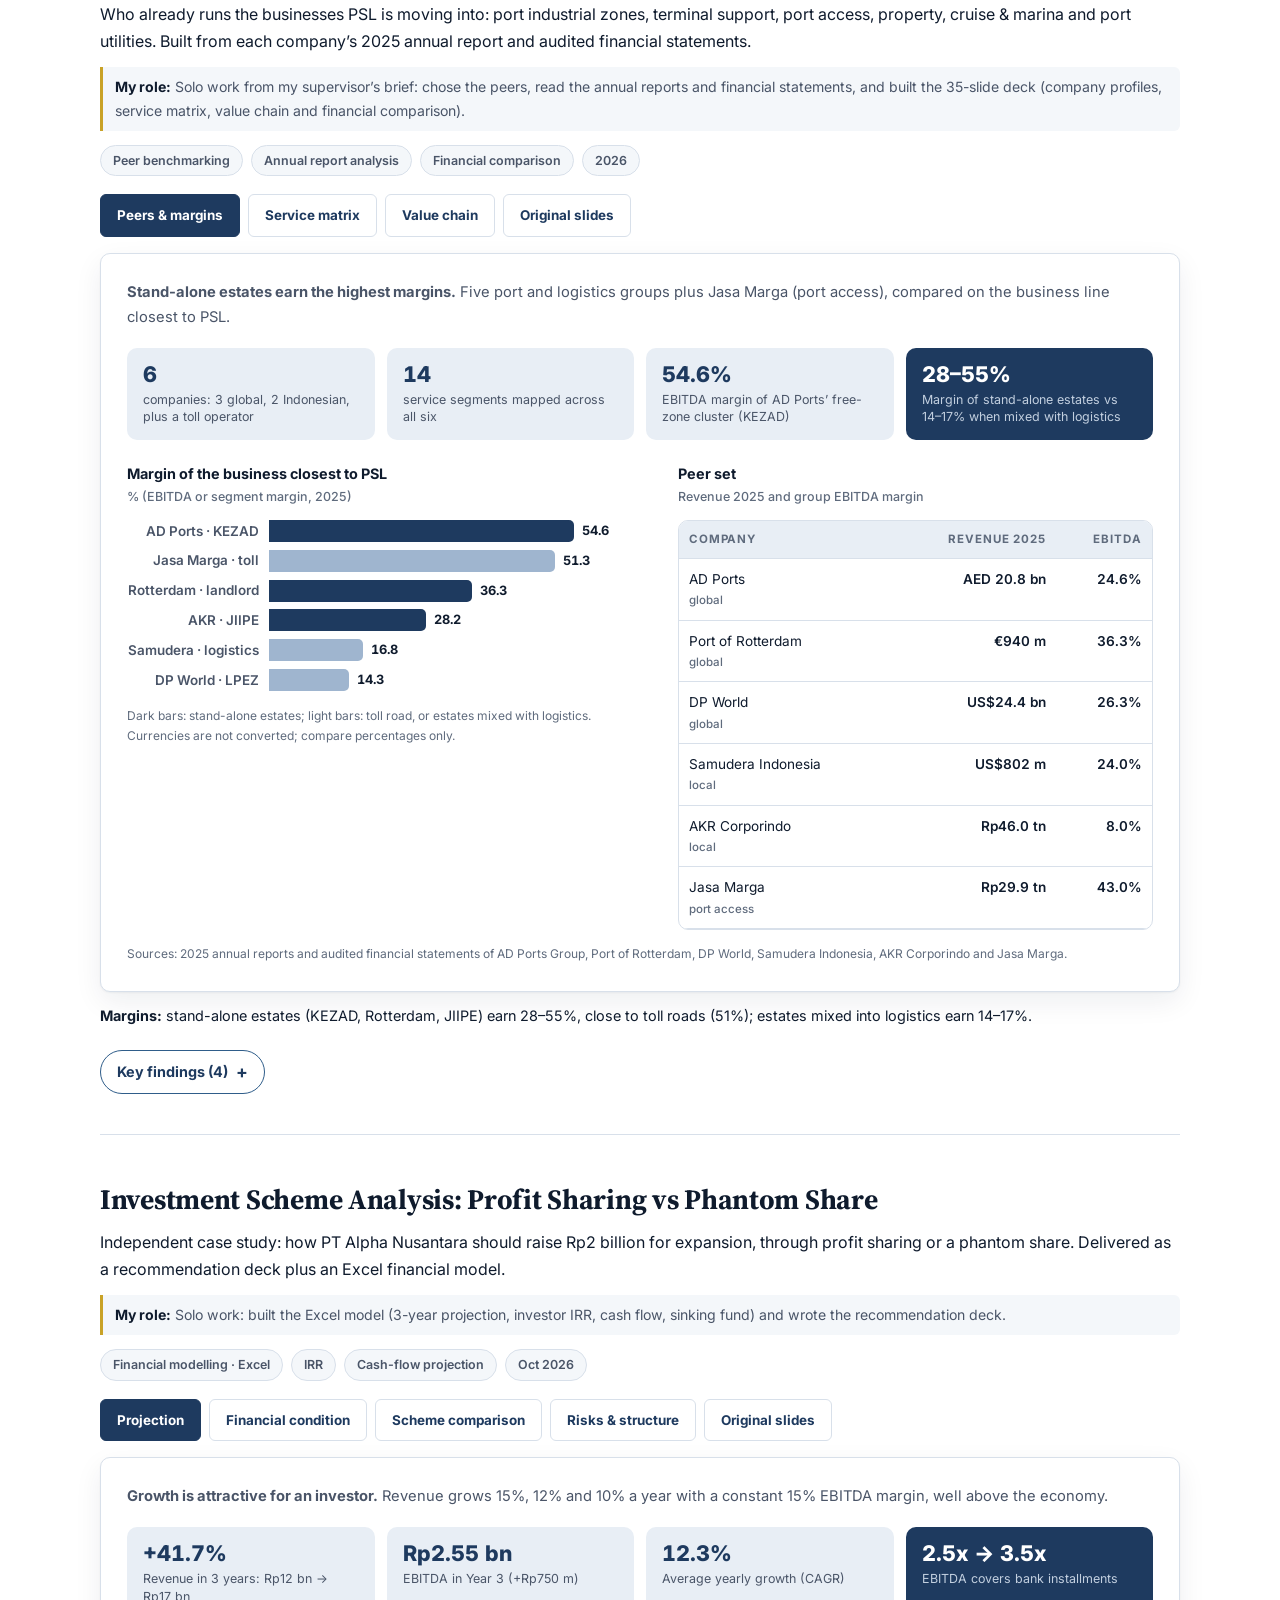
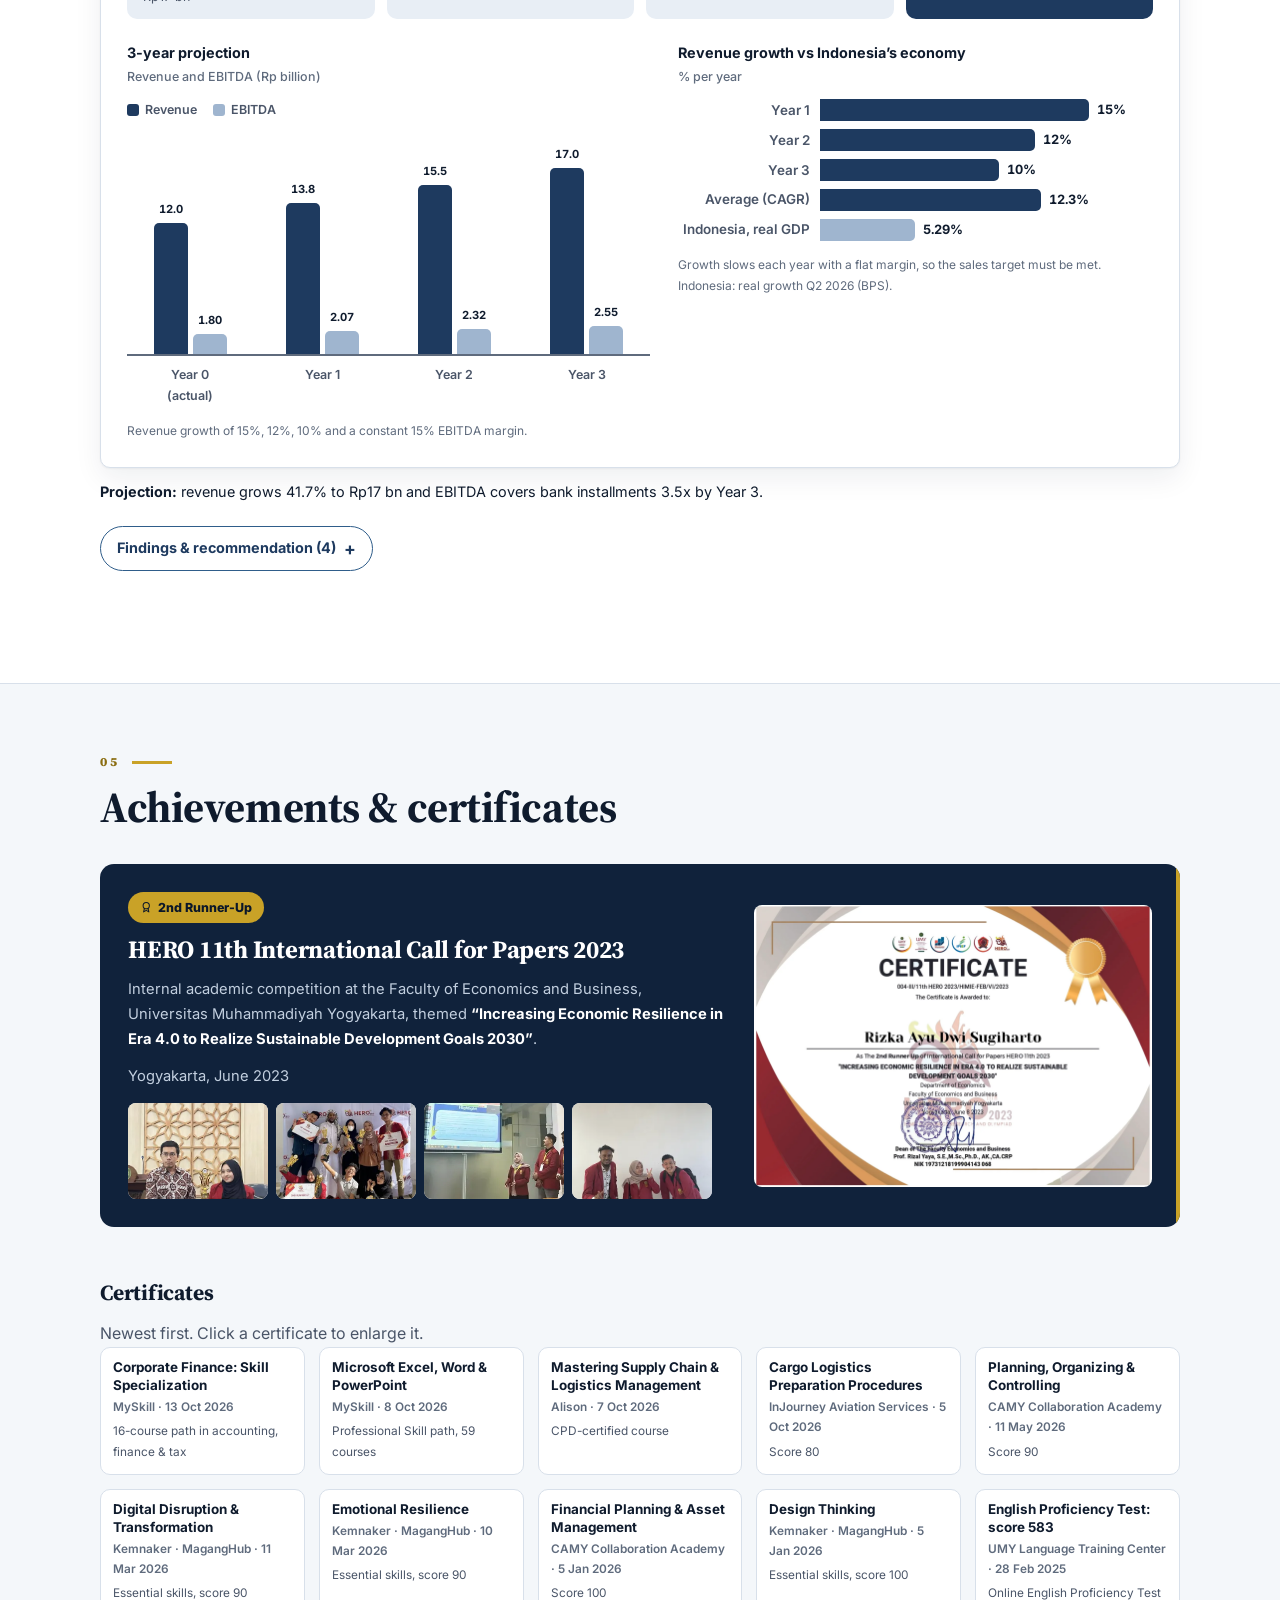
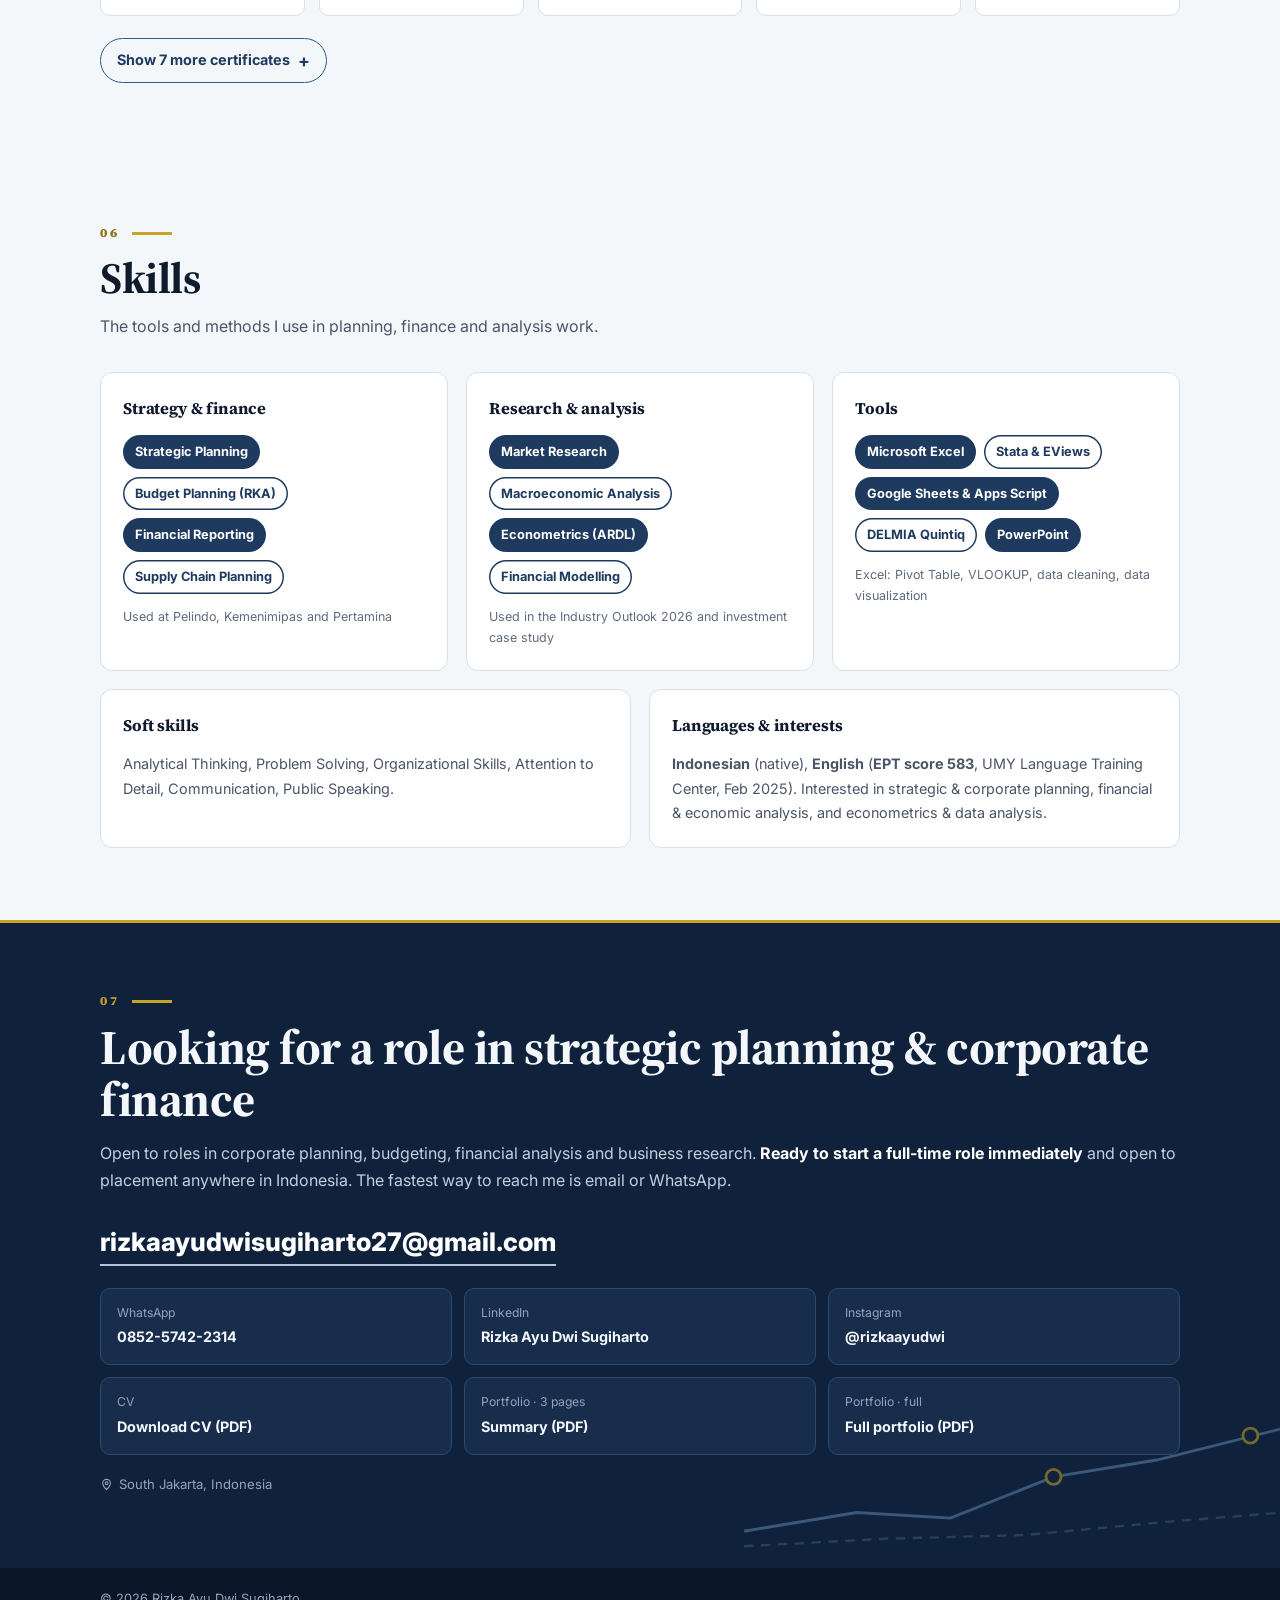
==== commit 089b330e: "Move Education right after About me Education now comes before Work experience; the menu follows.  C" ====
--- a/index.html
+++ b/index.html
@@ -527,11 +527,11 @@
     <button class="menu-btn" id="menuBtn" aria-expanded="false" aria-controls="menu">Menu</button>
     <ul id="menu">
       <li><a href="#about">About</a></li>
+      <li><a href="#education">Education</a></li>
       <li><a href="#experience">Experience</a></li>
       <li><a href="#projects">Projects</a></li>
       <li><a href="#achievements">Achievements</a></li>
       <li><a href="#skills">Skills</a></li>
-      <li><a href="#education">Education</a></li>
       <li><a href="#contact">Contact</a></li>
     </ul>
     <a class="nav-cv" href="assets/CV-Rizka-Ayu-Dwi-Sugiharto.pdf?v=11" target="_blank" rel="noopener"><svg class="ico"><use href="#i-down"/></svg><span class="cv-t">Download</span>CV</a>
@@ -588,6 +588,39 @@
         </ul>
       </div>
     </div>
+  </div>
+</section>
+
+<!-- ===================== EDUCATION ===================== -->
+<section id="education" class="light" style="padding-top:24px">
+  <div class="wrap">
+    <div class="sec-head"><h2>Education</h2></div>
+    <article class="log reveal" style="border-top:0;padding-top:4px">
+      <div class="log-meta"><span class="when">2021 – 2025</span><span>Sep 2021 – Apr 2025</span></div>
+      <div class="log-body">
+        <div class="edu-row">
+          <span class="edu-logo"><img src="assets/logo-umy.webp" width="167" height="164" alt="Logo Universitas Muhammadiyah Yogyakarta" loading="lazy"></span>
+          <div>
+            <h3>Universitas Muhammadiyah Yogyakarta</h3>
+            <p class="role">Bachelor of Economics · International Class · GPA 3.84 / 4.00</p>
+          </div>
+        </div>
+        <ul class="edu-more">
+          <li>International Program for Islamic Economics and Finance (IPIEF)</li>
+          <li><b>Thesis:</b> <a class="thesis-link" href="https://etd.umy.ac.id/id/eprint/50806/" target="_blank" rel="noopener">Analysis of Factors Affecting Agricultural Value Added (AVA) in Southeast Asia</a> <a class="thesis-btn" href="https://etd.umy.ac.id/id/eprint/50806/" target="_blank" rel="noopener">View in UMY Repository <svg class="ico"><use href="#i-ext"/></svg></a></li>
+        </ul>
+        <div class="edu-docs">
+          <p class="edu-docs-h">Strata 1 &amp; Academic Transcript</p>
+          <div class="thumbs">
+            <button class="thumb contain" data-group="edu" data-src="assets/certs/ijazah-umy.webp" data-cap="Bachelor’s diploma (Ijazah S1) – Universitas Muhammadiyah Yogyakarta"><img src="assets/certs/ijazah-umy-thumb.webp" alt="Bachelor’s diploma" loading="lazy"></button>
+            <button class="thumb contain" data-group="edu" data-src="assets/certs/transkrip-umy-1.webp" data-cap="Academic transcript, page 1 of 2"><img src="assets/certs/transkrip-umy-1-thumb.webp" alt="Academic transcript page 1" loading="lazy"></button>
+            <button class="thumb contain" data-group="edu" data-src="assets/certs/transkrip-umy-2.webp" data-cap="Academic transcript, page 2 of 2: GPA 3.84, Cumlaude"><img src="assets/certs/transkrip-umy-2-thumb.webp" alt="Academic transcript page 2" loading="lazy"></button>
+          </div>
+          <a class="thesis-btn" style="margin:12px 0 0" href="assets/Ijazah-Transkrip-Rizka-Ayu-Dwi-Sugiharto.pdf" target="_blank" rel="noopener"><svg class="ico"><use href="#i-down"/></svg>Download Strata 1 &amp; Academic Transcript (PDF)</a>
+        </div>
+      </div>
+    </article>
+
   </div>
 </section>
 
@@ -1322,39 +1355,6 @@
   </div>
 </section>
 
-<!-- ===================== EDUCATION ===================== -->
-<section id="education" class="light" style="padding-top:24px">
-  <div class="wrap">
-    <div class="sec-head"><h2>Education</h2></div>
-    <article class="log reveal" style="border-top:0;padding-top:4px">
-      <div class="log-meta"><span class="when">2021 – 2025</span><span>Sep 2021 – Apr 2025</span></div>
-      <div class="log-body">
-        <div class="edu-row">
-          <span class="edu-logo"><img src="assets/logo-umy.webp" width="167" height="164" alt="Logo Universitas Muhammadiyah Yogyakarta" loading="lazy"></span>
-          <div>
-            <h3>Universitas Muhammadiyah Yogyakarta</h3>
-            <p class="role">Bachelor of Economics · International Class · GPA 3.84 / 4.00</p>
-          </div>
-        </div>
-        <ul class="edu-more">
-          <li>International Program for Islamic Economics and Finance (IPIEF)</li>
-          <li><b>Thesis:</b> <a class="thesis-link" href="https://etd.umy.ac.id/id/eprint/50806/" target="_blank" rel="noopener">Analysis of Factors Affecting Agricultural Value Added (AVA) in Southeast Asia</a> <a class="thesis-btn" href="https://etd.umy.ac.id/id/eprint/50806/" target="_blank" rel="noopener">View in UMY Repository <svg class="ico"><use href="#i-ext"/></svg></a></li>
-        </ul>
-        <div class="edu-docs">
-          <p class="edu-docs-h">Strata 1 &amp; Academic Transcript</p>
-          <div class="thumbs">
-            <button class="thumb contain" data-group="edu" data-src="assets/certs/ijazah-umy.webp" data-cap="Bachelor’s diploma (Ijazah S1) – Universitas Muhammadiyah Yogyakarta"><img src="assets/certs/ijazah-umy-thumb.webp" alt="Bachelor’s diploma" loading="lazy"></button>
-            <button class="thumb contain" data-group="edu" data-src="assets/certs/transkrip-umy-1.webp" data-cap="Academic transcript, page 1 of 2"><img src="assets/certs/transkrip-umy-1-thumb.webp" alt="Academic transcript page 1" loading="lazy"></button>
-            <button class="thumb contain" data-group="edu" data-src="assets/certs/transkrip-umy-2.webp" data-cap="Academic transcript, page 2 of 2: GPA 3.84, Cumlaude"><img src="assets/certs/transkrip-umy-2-thumb.webp" alt="Academic transcript page 2" loading="lazy"></button>
-          </div>
-          <a class="thesis-btn" style="margin:12px 0 0" href="assets/Ijazah-Transkrip-Rizka-Ayu-Dwi-Sugiharto.pdf" target="_blank" rel="noopener"><svg class="ico"><use href="#i-down"/></svg>Download Strata 1 &amp; Academic Transcript (PDF)</a>
-        </div>
-      </div>
-    </article>
-
-  </div>
-</section>
-
 <!-- ===================== CONTACT ===================== -->
 <div class="stripe" aria-hidden="true"></div>
 <section id="contact" class="dark contact">
@@ -1374,7 +1374,7 @@
       <a class="ccontact" href="https://www.instagram.com/rizkaayudwi" target="_blank" rel="noopener"><small>Instagram</small><b>@rizkaayudwi</b></a>
       <a class="ccontact" href="assets/CV-Rizka-Ayu-Dwi-Sugiharto.pdf?v=11" target="_blank" rel="noopener"><small>CV</small><b>Download CV (PDF)</b></a>
       <a class="ccontact" href="assets/Portfolio-Summary-Rizka-Ayu-Dwi-Sugiharto.pdf?v=18" target="_blank" rel="noopener"><small>Portfolio · 3 pages</small><b>Summary (PDF)</b></a>
-      <a class="ccontact" href="assets/Portfolio-Rizka-Ayu-Dwi-Sugiharto.pdf?v=65" target="_blank" rel="noopener"><small>Portfolio · full</small><b>Full portfolio (PDF)</b></a>
+      <a class="ccontact" href="assets/Portfolio-Rizka-Ayu-Dwi-Sugiharto.pdf?v=66" target="_blank" rel="noopener"><small>Portfolio · full</small><b>Full portfolio (PDF)</b></a>
     </div>
     <p class="loc"><svg class="ico"><use href="#i-pin"/></svg>South Jakarta, Indonesia</p>
   </div>
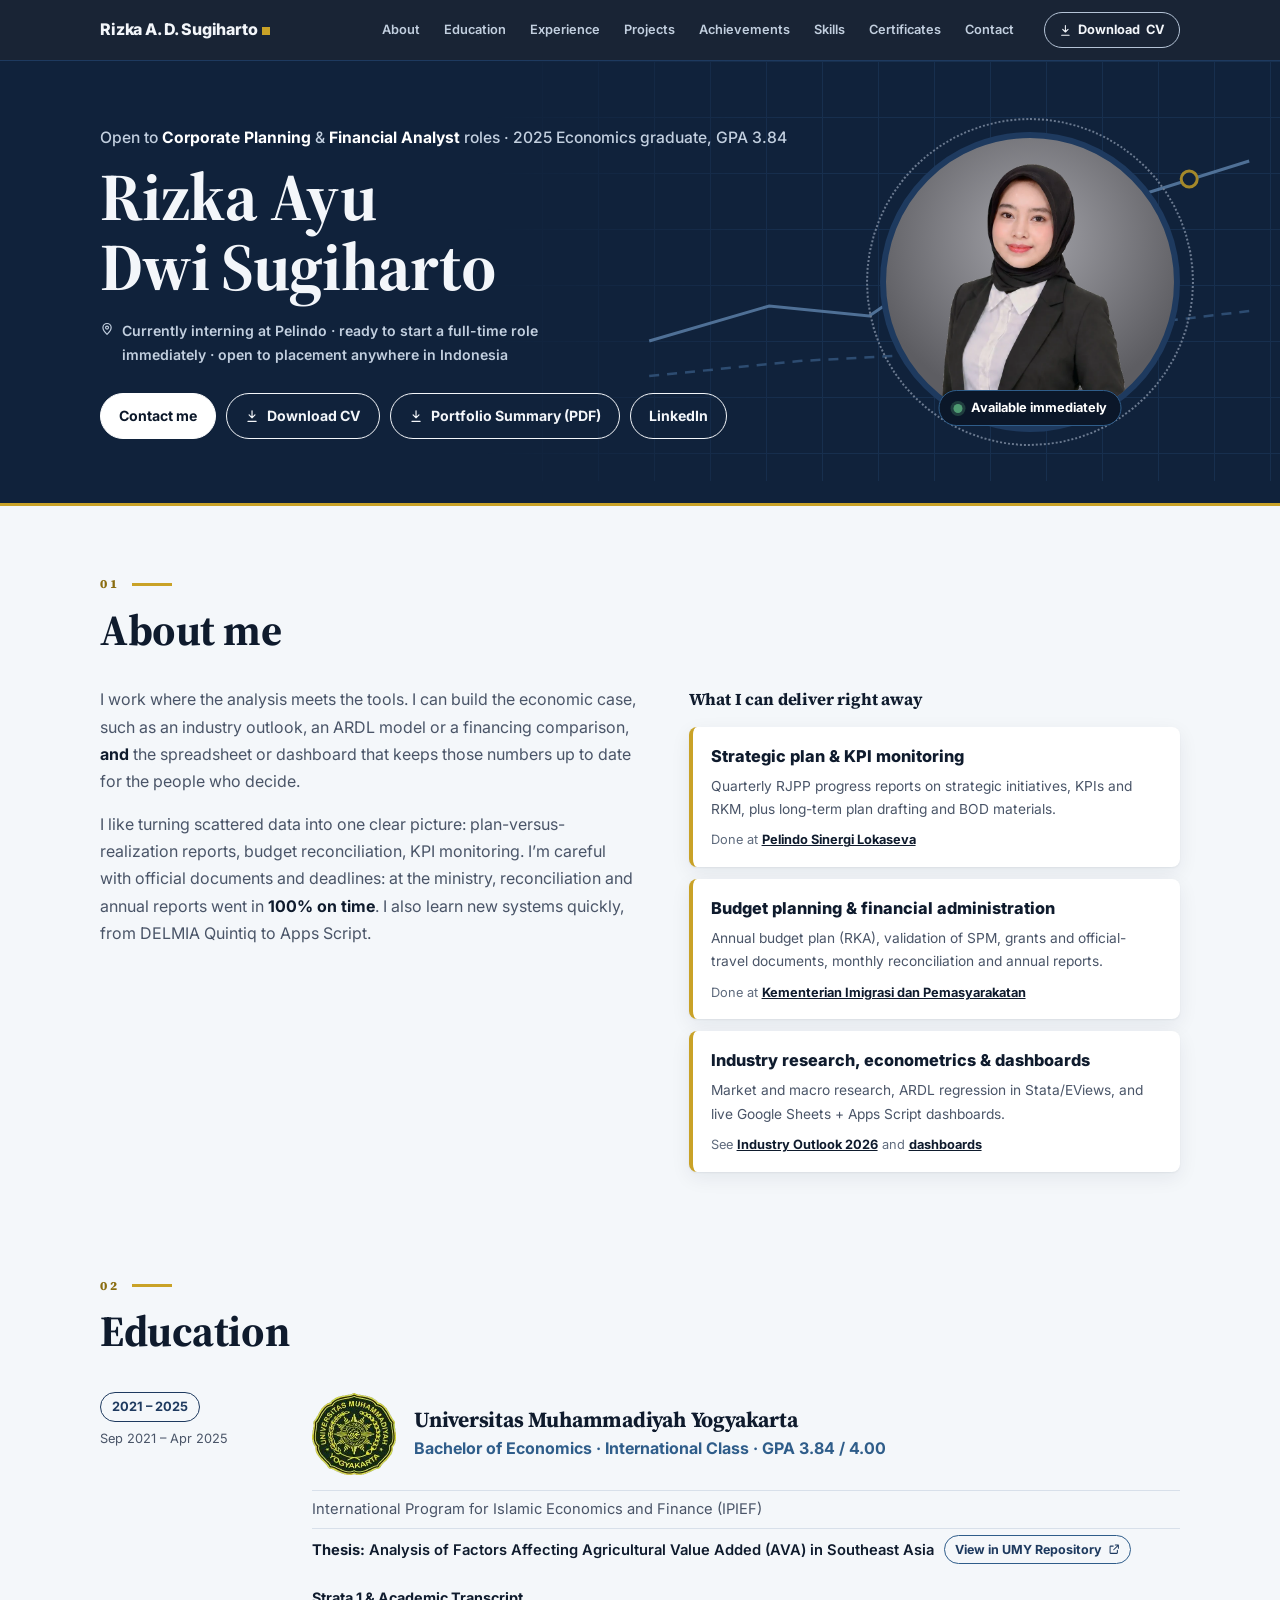
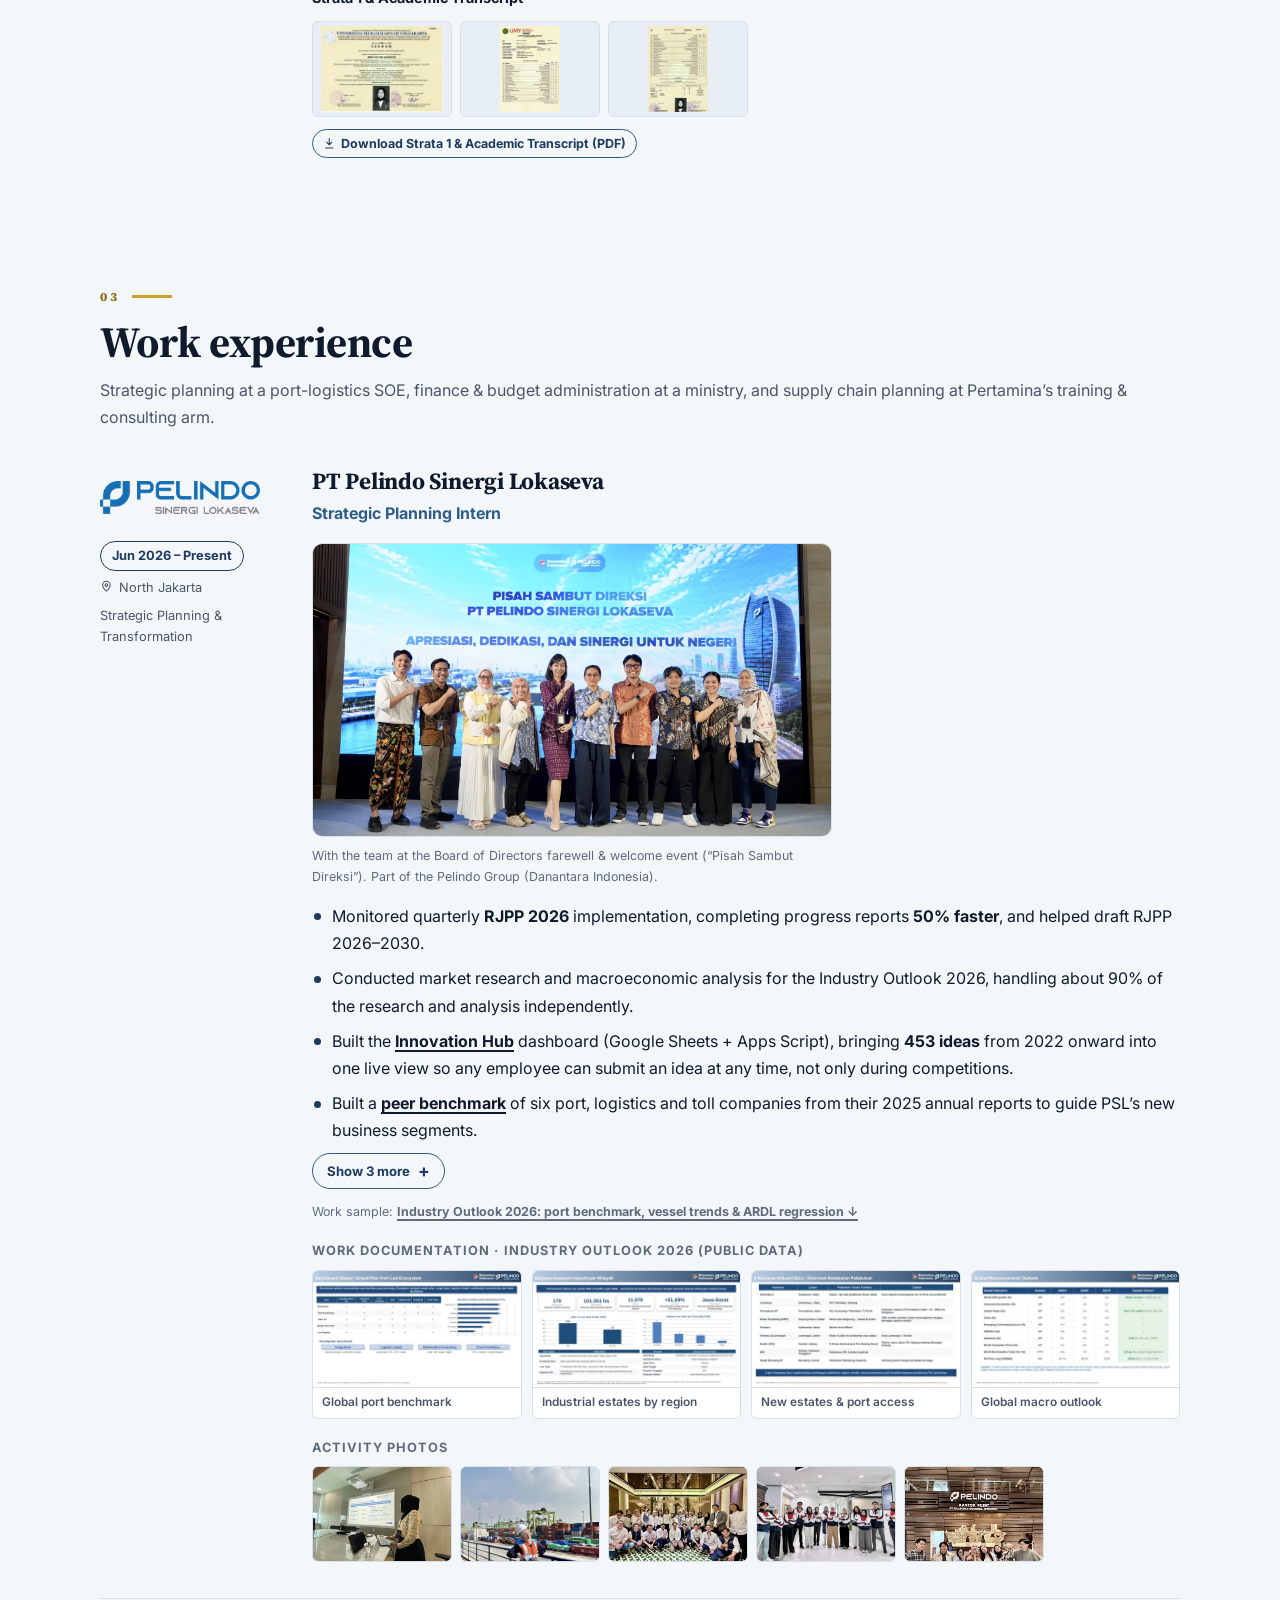
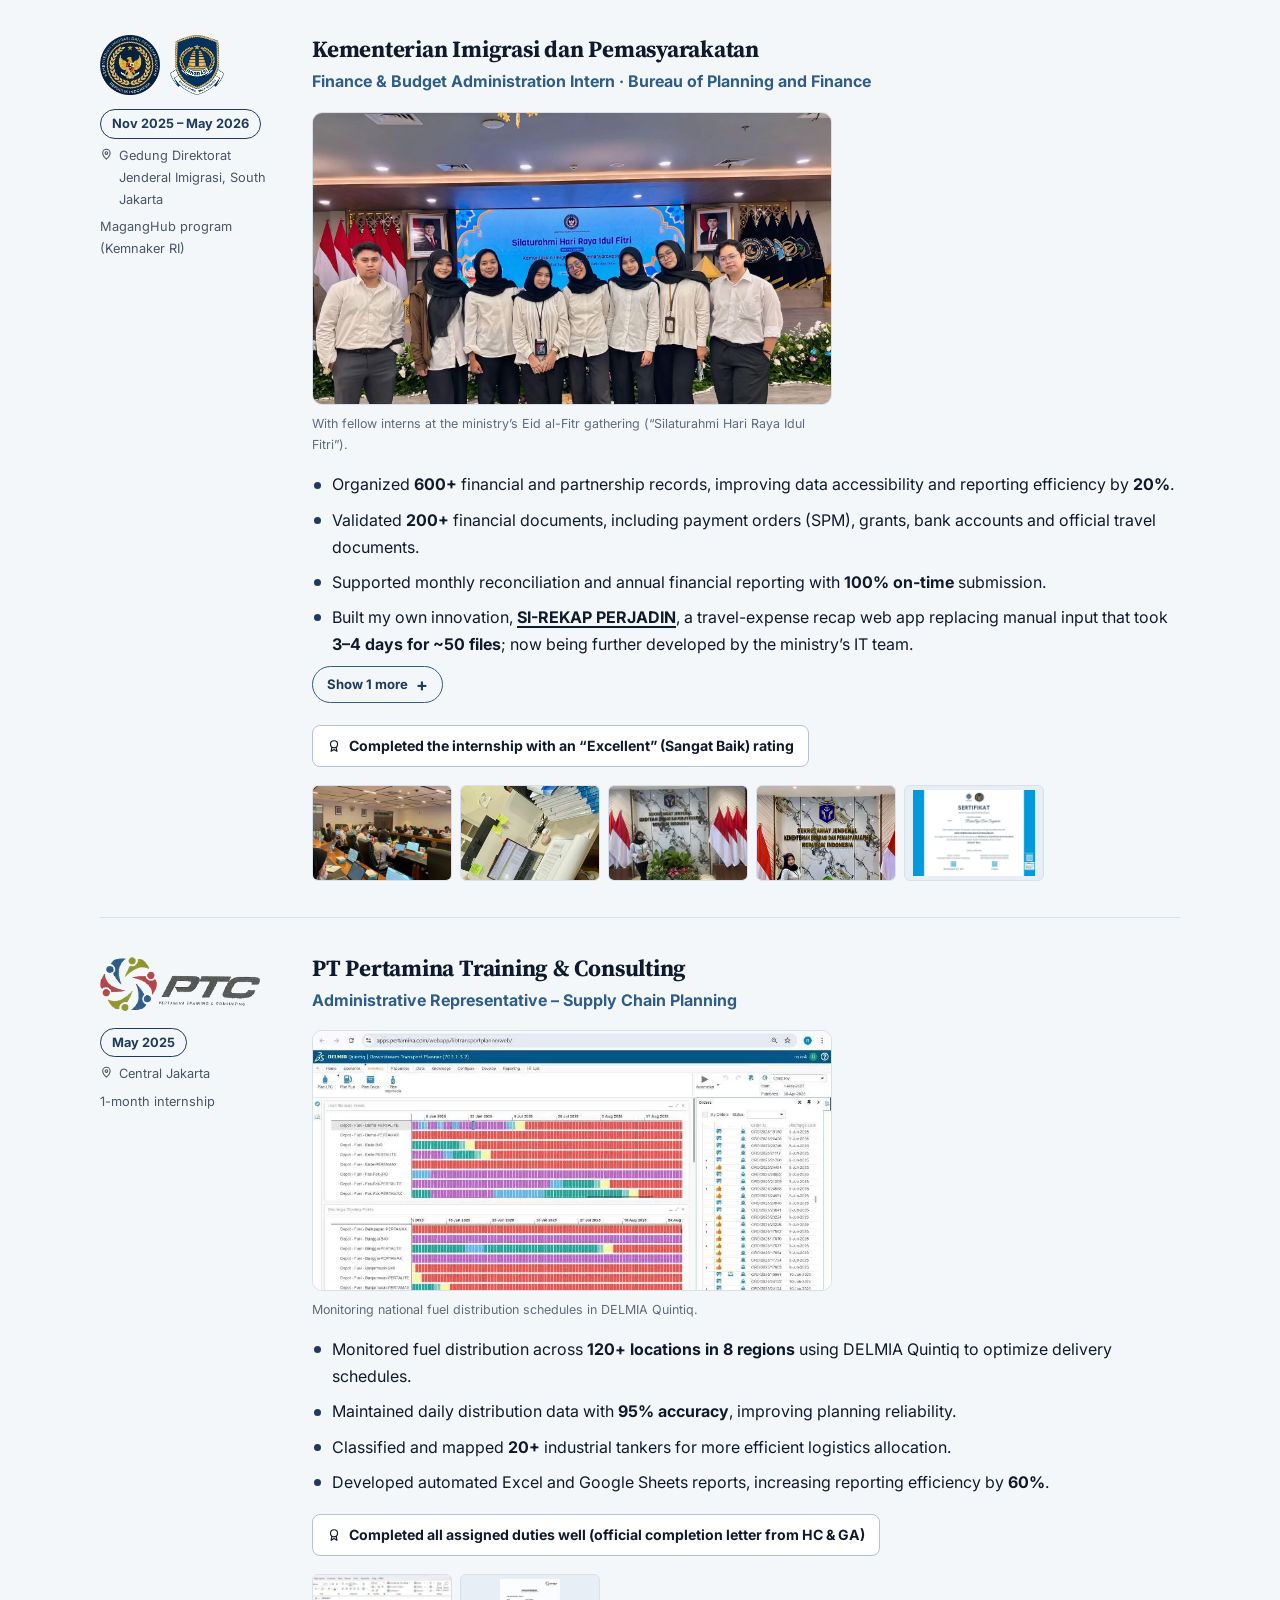
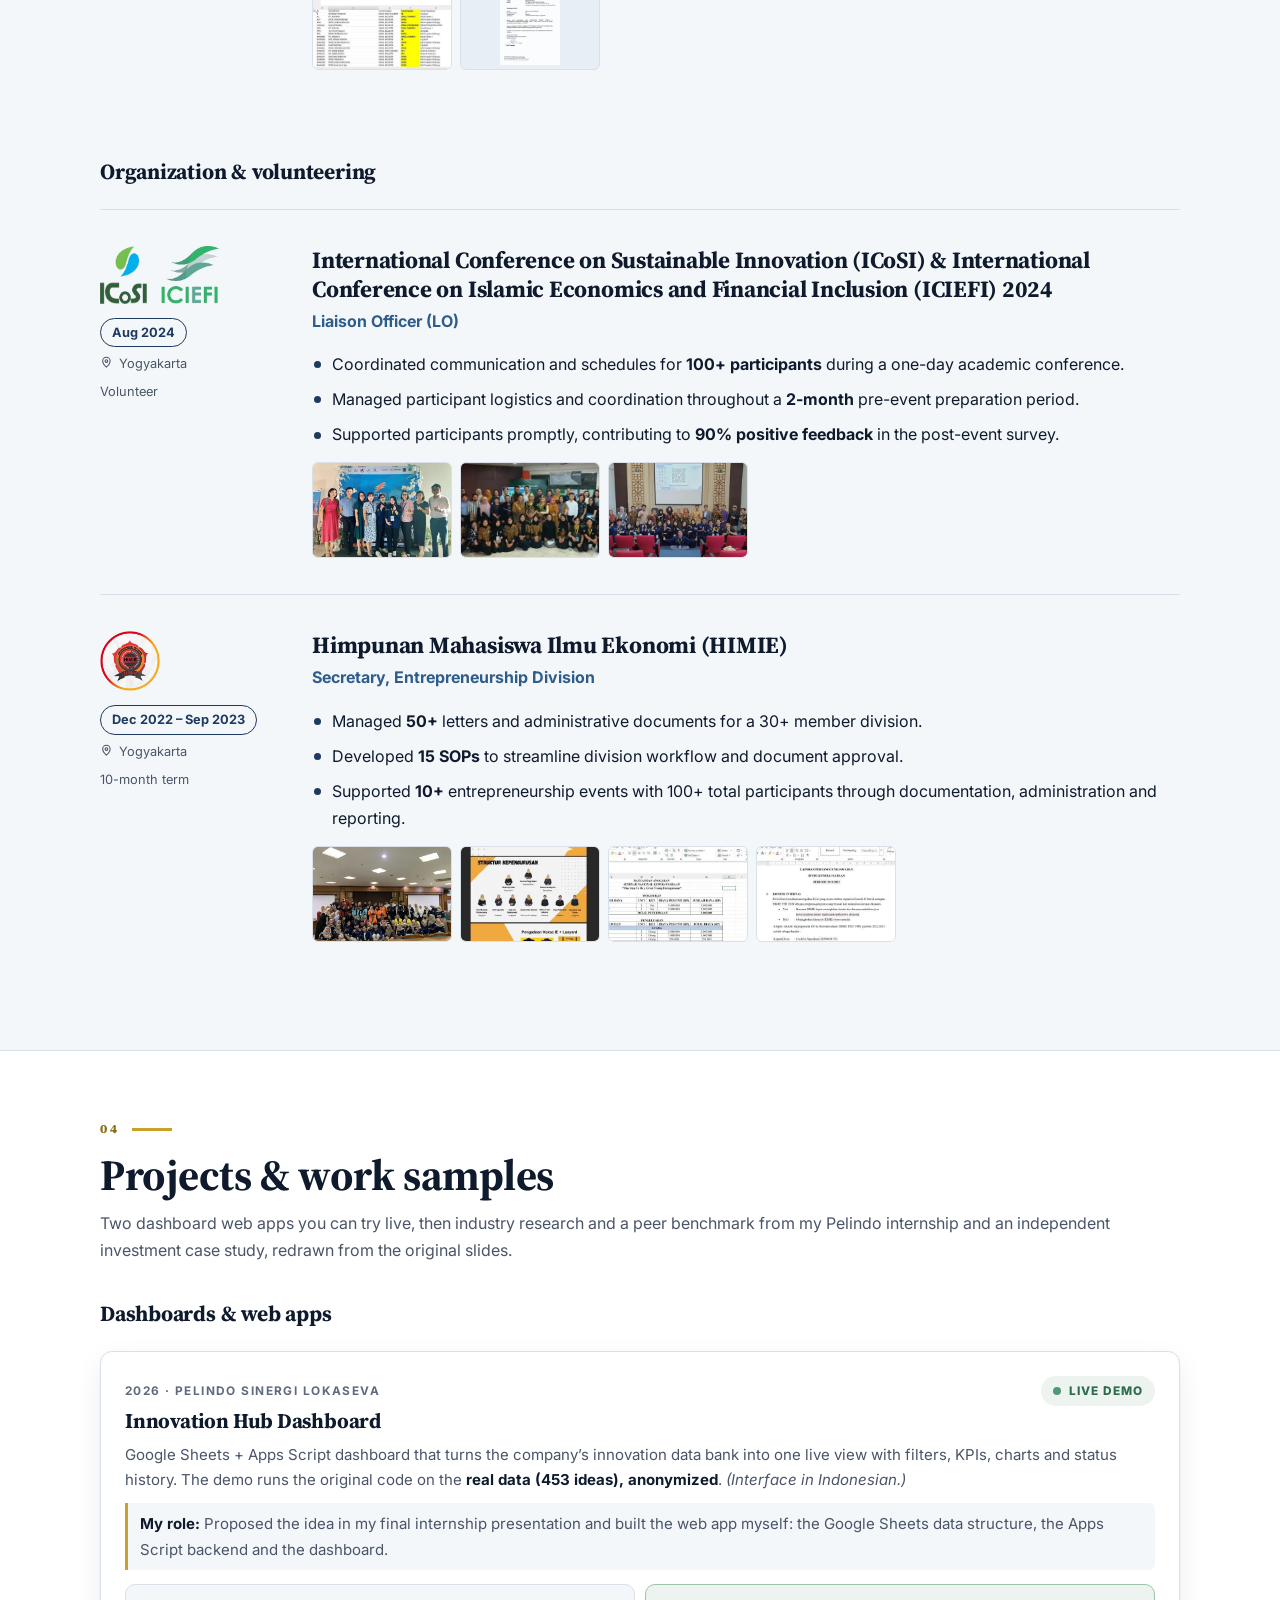
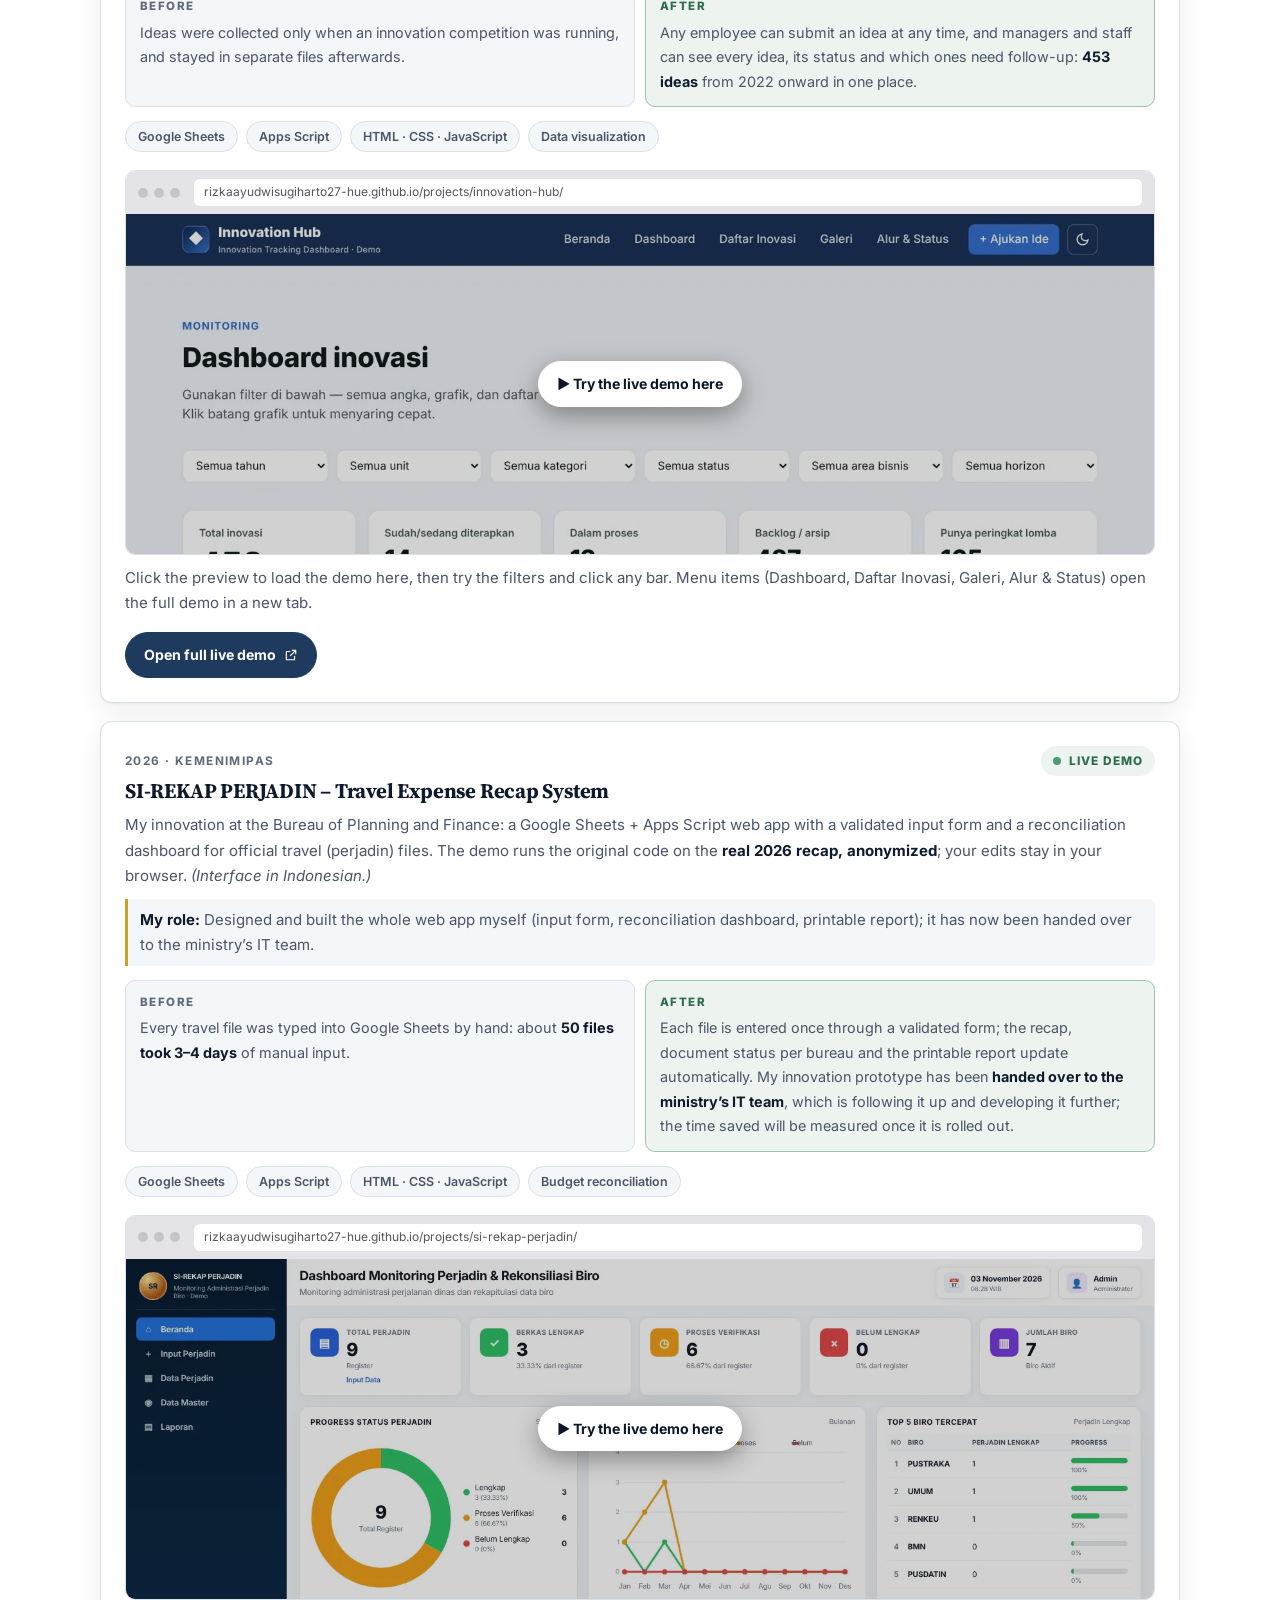
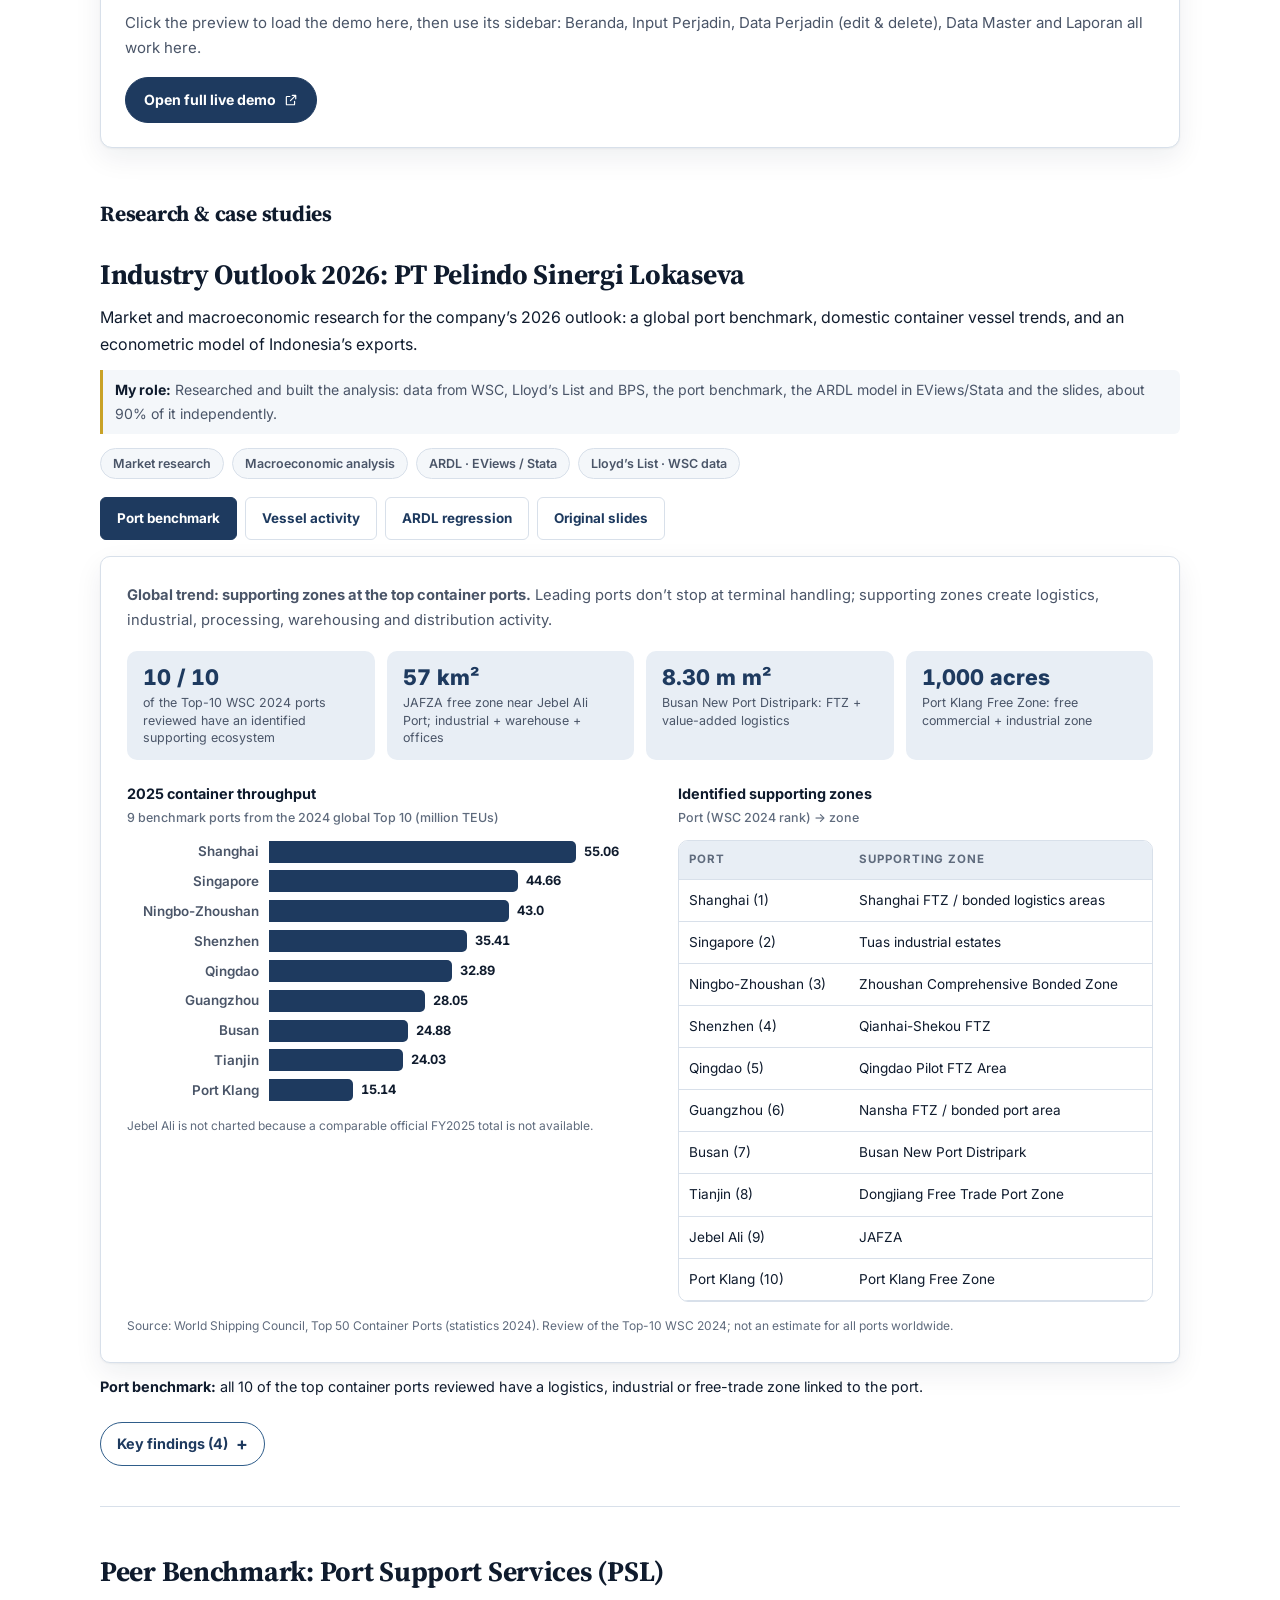
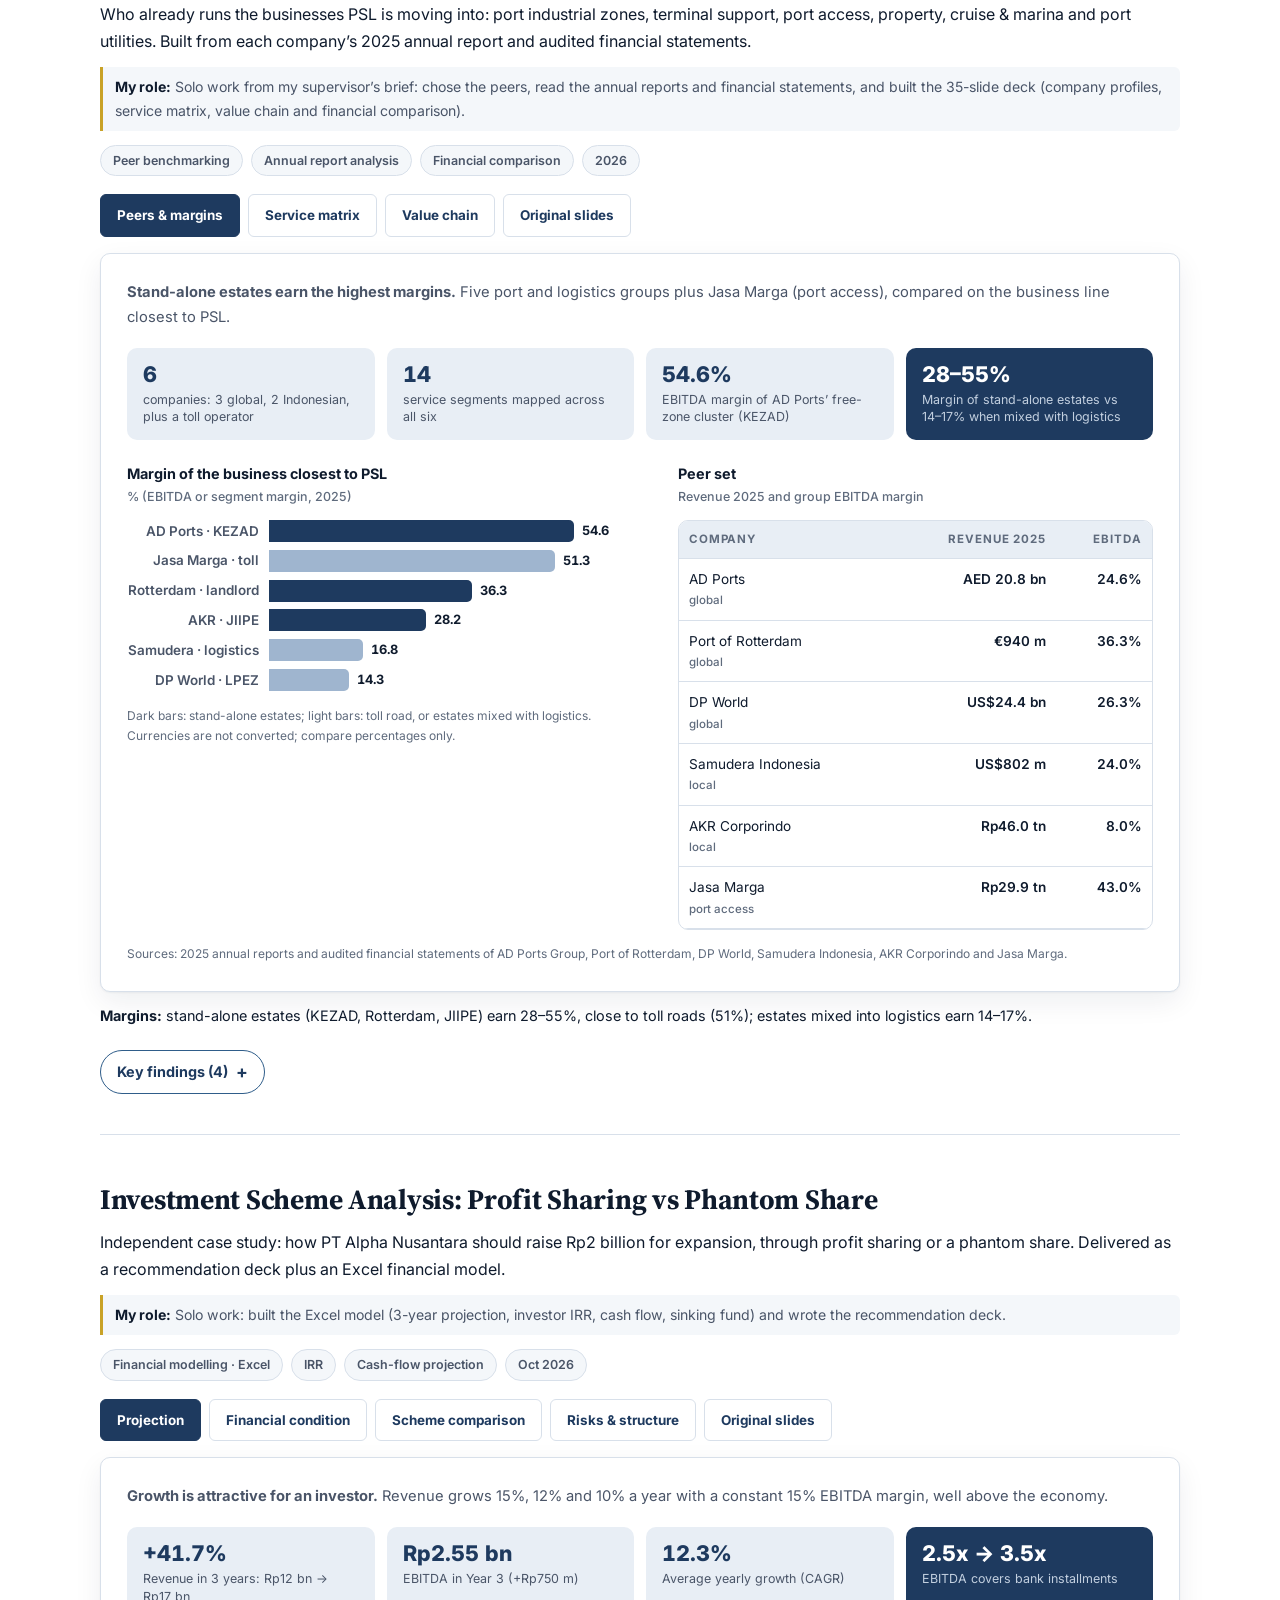
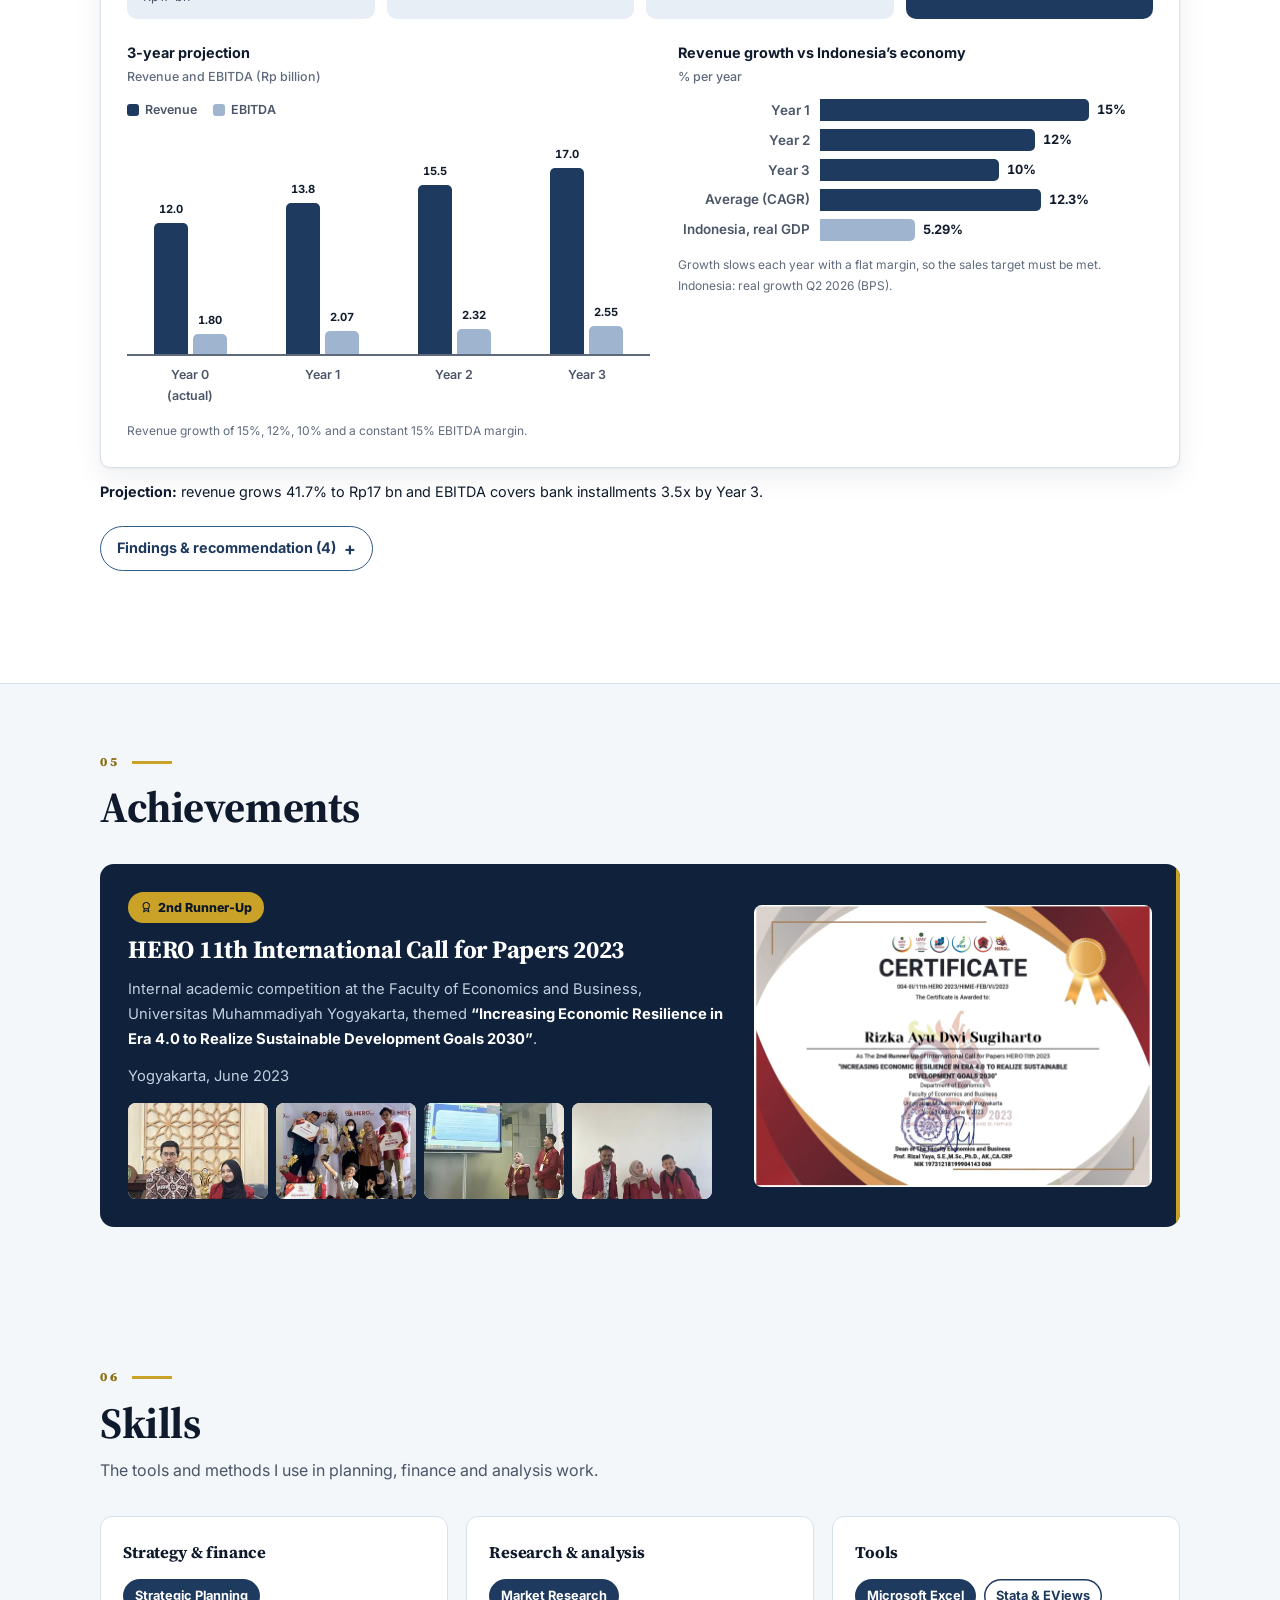
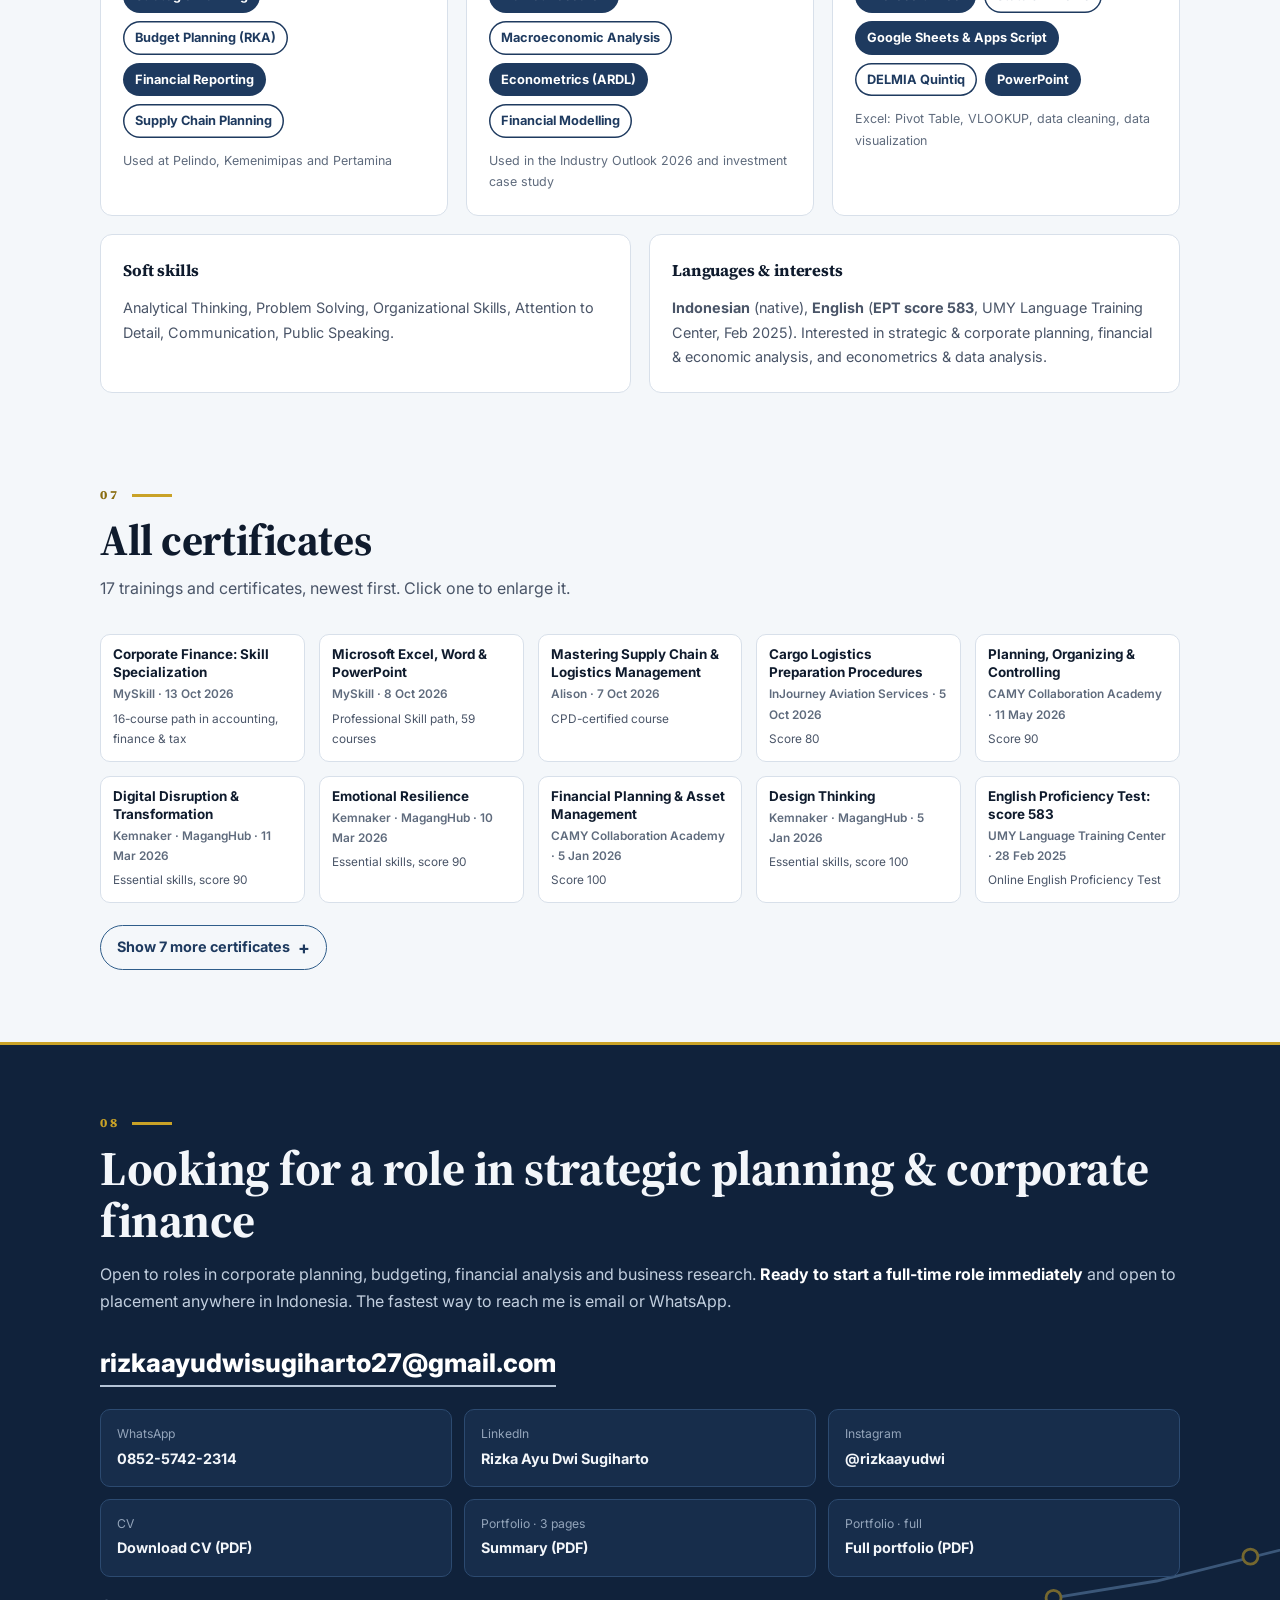
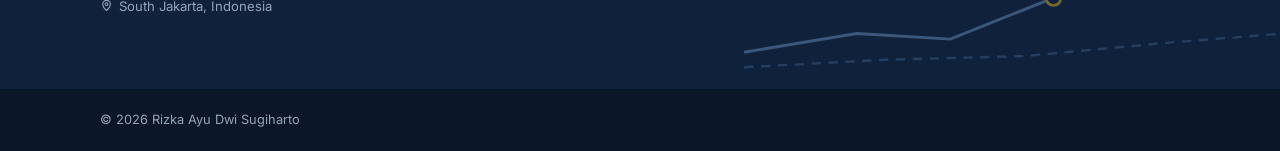
==== commit 766d4446: "Split certificates into their own section after Skills Order: About, Education, Experience, Projects" ====
--- a/index.html
+++ b/index.html
@@ -401,7 +401,7 @@
   .p-charts,.split{grid-template-columns:1fr}
   .kpis{grid-template-columns:1fr 1fr}
 }
-@media (max-width:860px){
+@media (max-width:1040px){
   .menu-btn{display:block}
   .nav ul{display:none;position:absolute;top:60px;left:0;right:0;flex-direction:column;gap:0;background:var(--g-950);border-bottom:1px solid var(--g-800);padding:4px var(--gutter) 12px}
   .nav ul.open{display:flex}
@@ -532,6 +532,7 @@
       <li><a href="#projects">Projects</a></li>
       <li><a href="#achievements">Achievements</a></li>
       <li><a href="#skills">Skills</a></li>
+      <li><a href="#certificates">Certificates</a></li>
       <li><a href="#contact">Contact</a></li>
     </ul>
     <a class="nav-cv" href="assets/CV-Rizka-Ayu-Dwi-Sugiharto.pdf?v=11" target="_blank" rel="noopener"><svg class="ico"><use href="#i-down"/></svg><span class="cv-t">Download</span>CV</a>
@@ -1273,10 +1274,10 @@
   </div>
 </section>
 
-<!-- ===================== ACHIEVEMENTS & CERTIFICATES ===================== -->
+<!-- ===================== ACHIEVEMENTS ===================== -->
 <section id="achievements" class="light">
   <div class="wrap">
-    <div class="sec-head"><h2>Achievements &amp; certificates</h2></div>
+    <div class="sec-head"><h2>Achievements</h2></div>
     <div class="award reveal">
       <div>
         <span class="badge"><svg class="ico"><use href="#i-award"/></svg>2nd Runner-Up</span>
@@ -1293,8 +1294,47 @@
       <button data-group="award" data-src="assets/certs/hero-2nd-runner-up.webp" data-cap="2nd Runner-Up – HERO 11th International Call for Papers 2023"><img src="assets/certs/hero-2nd-runner-up.webp" alt="HERO 11th 2nd Runner-Up certificate" loading="lazy"></button>
     </div>
 
-    <h3 class="sub-h" id="certificates">Certificates</h3>
-    <p style="color:var(--ink-2);margin-top:-10px">Newest first. Click a certificate to enlarge it.</p>
+  </div>
+</section>
+
+<!-- ===================== SKILLS ===================== -->
+<section id="skills" class="light">
+  <div class="wrap">
+    <div class="sec-head"><h2>Skills</h2><p>The tools and methods I use in planning, finance and analysis work.</p></div>
+    <div class="skills reveal">
+      <div class="sk">
+        <h3>Strategy &amp; finance</h3>
+        <div class="tags"><span>Strategic Planning</span><span class="o">Budget Planning (RKA)</span><span>Financial Reporting</span><span class="o">Supply Chain Planning</span></div>
+        <p class="used">Used at Pelindo, Kemenimipas and Pertamina</p>
+      </div>
+      <div class="sk">
+        <h3>Research &amp; analysis</h3>
+        <div class="tags"><span>Market Research</span><span class="o">Macroeconomic Analysis</span><span>Econometrics (ARDL)</span><span class="o">Financial Modelling</span></div>
+        <p class="used">Used in the Industry Outlook 2026 and investment case study</p>
+      </div>
+      <div class="sk">
+        <h3>Tools</h3>
+        <div class="tags"><span>Microsoft Excel</span><span class="o">Stata &amp; EViews</span><span>Google Sheets &amp; Apps Script</span><span class="o">DELMIA Quintiq</span><span>PowerPoint</span></div>
+        <p class="used">Excel: Pivot Table, VLOOKUP, data cleaning, data visualization</p>
+      </div>
+      <div class="sk-wide">
+        <div class="sk">
+          <h3>Soft skills</h3>
+          <p>Analytical Thinking, Problem Solving, Organizational Skills, Attention to Detail, Communication, Public Speaking.</p>
+        </div>
+        <div class="sk">
+          <h3>Languages &amp; interests</h3>
+          <p><b>Indonesian</b> (native), <b>English</b> (<b>EPT score 583</b>, UMY Language Training Center, Feb 2025). Interested in strategic &amp; corporate planning, financial &amp; economic analysis, and econometrics &amp; data analysis.</p>
+        </div>
+      </div>
+    </div>
+  </div>
+</section>
+
+<!-- ===================== CERTIFICATES ===================== -->
+<section id="certificates" class="light" style="padding-top:24px">
+  <div class="wrap">
+    <div class="sec-head"><h2>All certificates</h2><p>17 trainings and certificates, newest first. Click one to enlarge it.</p></div>
     <div class="cgrid reveal">
         <button class="ccard" data-group="cert" data-src="assets/certs/corporate-finance-myskill.webp" data-cap="Corporate Finance: Skill Specialization · MySkill · 13 Oct 2026"><span class="im"><img src="assets/certs/corporate-finance-myskill-thumb.webp" alt="Corporate Finance: Skill Specialization certificate" loading="lazy"></span><span class="ct"><b>Corporate Finance: Skill Specialization</b><small>MySkill · 13 Oct 2026</small><em>16-course path in accounting, finance &amp; tax</em></span></button>
         <button class="ccard" data-group="cert" data-src="assets/certs/ms-office-myskill.webp" data-cap="Microsoft Excel, Word &amp; PowerPoint · MySkill · 8 Oct 2026"><span class="im"><img src="assets/certs/ms-office-myskill-thumb.webp" alt="Microsoft Excel, Word &amp; PowerPoint certificate" loading="lazy"></span><span class="ct"><b>Microsoft Excel, Word &amp; PowerPoint</b><small>MySkill · 8 Oct 2026</small><em>Professional Skill path, 59 courses</em></span></button>
@@ -1321,40 +1361,6 @@
   </div>
 </section>
 
-<!-- ===================== SKILLS ===================== -->
-<section id="skills" class="light">
-  <div class="wrap">
-    <div class="sec-head"><h2>Skills</h2><p>The tools and methods I use in planning, finance and analysis work.</p></div>
-    <div class="skills reveal">
-      <div class="sk">
-        <h3>Strategy &amp; finance</h3>
-        <div class="tags"><span>Strategic Planning</span><span class="o">Budget Planning (RKA)</span><span>Financial Reporting</span><span class="o">Supply Chain Planning</span></div>
-        <p class="used">Used at Pelindo, Kemenimipas and Pertamina</p>
-      </div>
-      <div class="sk">
-        <h3>Research &amp; analysis</h3>
-        <div class="tags"><span>Market Research</span><span class="o">Macroeconomic Analysis</span><span>Econometrics (ARDL)</span><span class="o">Financial Modelling</span></div>
-        <p class="used">Used in the Industry Outlook 2026 and investment case study</p>
-      </div>
-      <div class="sk">
-        <h3>Tools</h3>
-        <div class="tags"><span>Microsoft Excel</span><span class="o">Stata &amp; EViews</span><span>Google Sheets &amp; Apps Script</span><span class="o">DELMIA Quintiq</span><span>PowerPoint</span></div>
-        <p class="used">Excel: Pivot Table, VLOOKUP, data cleaning, data visualization</p>
-      </div>
-      <div class="sk-wide">
-        <div class="sk">
-          <h3>Soft skills</h3>
-          <p>Analytical Thinking, Problem Solving, Organizational Skills, Attention to Detail, Communication, Public Speaking.</p>
-        </div>
-        <div class="sk">
-          <h3>Languages &amp; interests</h3>
-          <p><b>Indonesian</b> (native), <b>English</b> (<b>EPT score 583</b>, UMY Language Training Center, Feb 2025). Interested in strategic &amp; corporate planning, financial &amp; economic analysis, and econometrics &amp; data analysis.</p>
-        </div>
-      </div>
-    </div>
-  </div>
-</section>
-
 <!-- ===================== CONTACT ===================== -->
 <div class="stripe" aria-hidden="true"></div>
 <section id="contact" class="dark contact">
@@ -1374,7 +1380,7 @@
       <a class="ccontact" href="https://www.instagram.com/rizkaayudwi" target="_blank" rel="noopener"><small>Instagram</small><b>@rizkaayudwi</b></a>
       <a class="ccontact" href="assets/CV-Rizka-Ayu-Dwi-Sugiharto.pdf?v=11" target="_blank" rel="noopener"><small>CV</small><b>Download CV (PDF)</b></a>
       <a class="ccontact" href="assets/Portfolio-Summary-Rizka-Ayu-Dwi-Sugiharto.pdf?v=18" target="_blank" rel="noopener"><small>Portfolio · 3 pages</small><b>Summary (PDF)</b></a>
-      <a class="ccontact" href="assets/Portfolio-Rizka-Ayu-Dwi-Sugiharto.pdf?v=66" target="_blank" rel="noopener"><small>Portfolio · full</small><b>Full portfolio (PDF)</b></a>
+      <a class="ccontact" href="assets/Portfolio-Rizka-Ayu-Dwi-Sugiharto.pdf?v=67" target="_blank" rel="noopener"><small>Portfolio · full</small><b>Full portfolio (PDF)</b></a>
     </div>
     <p class="loc"><svg class="ico"><use href="#i-pin"/></svg>South Jakarta, Indonesia</p>
   </div>
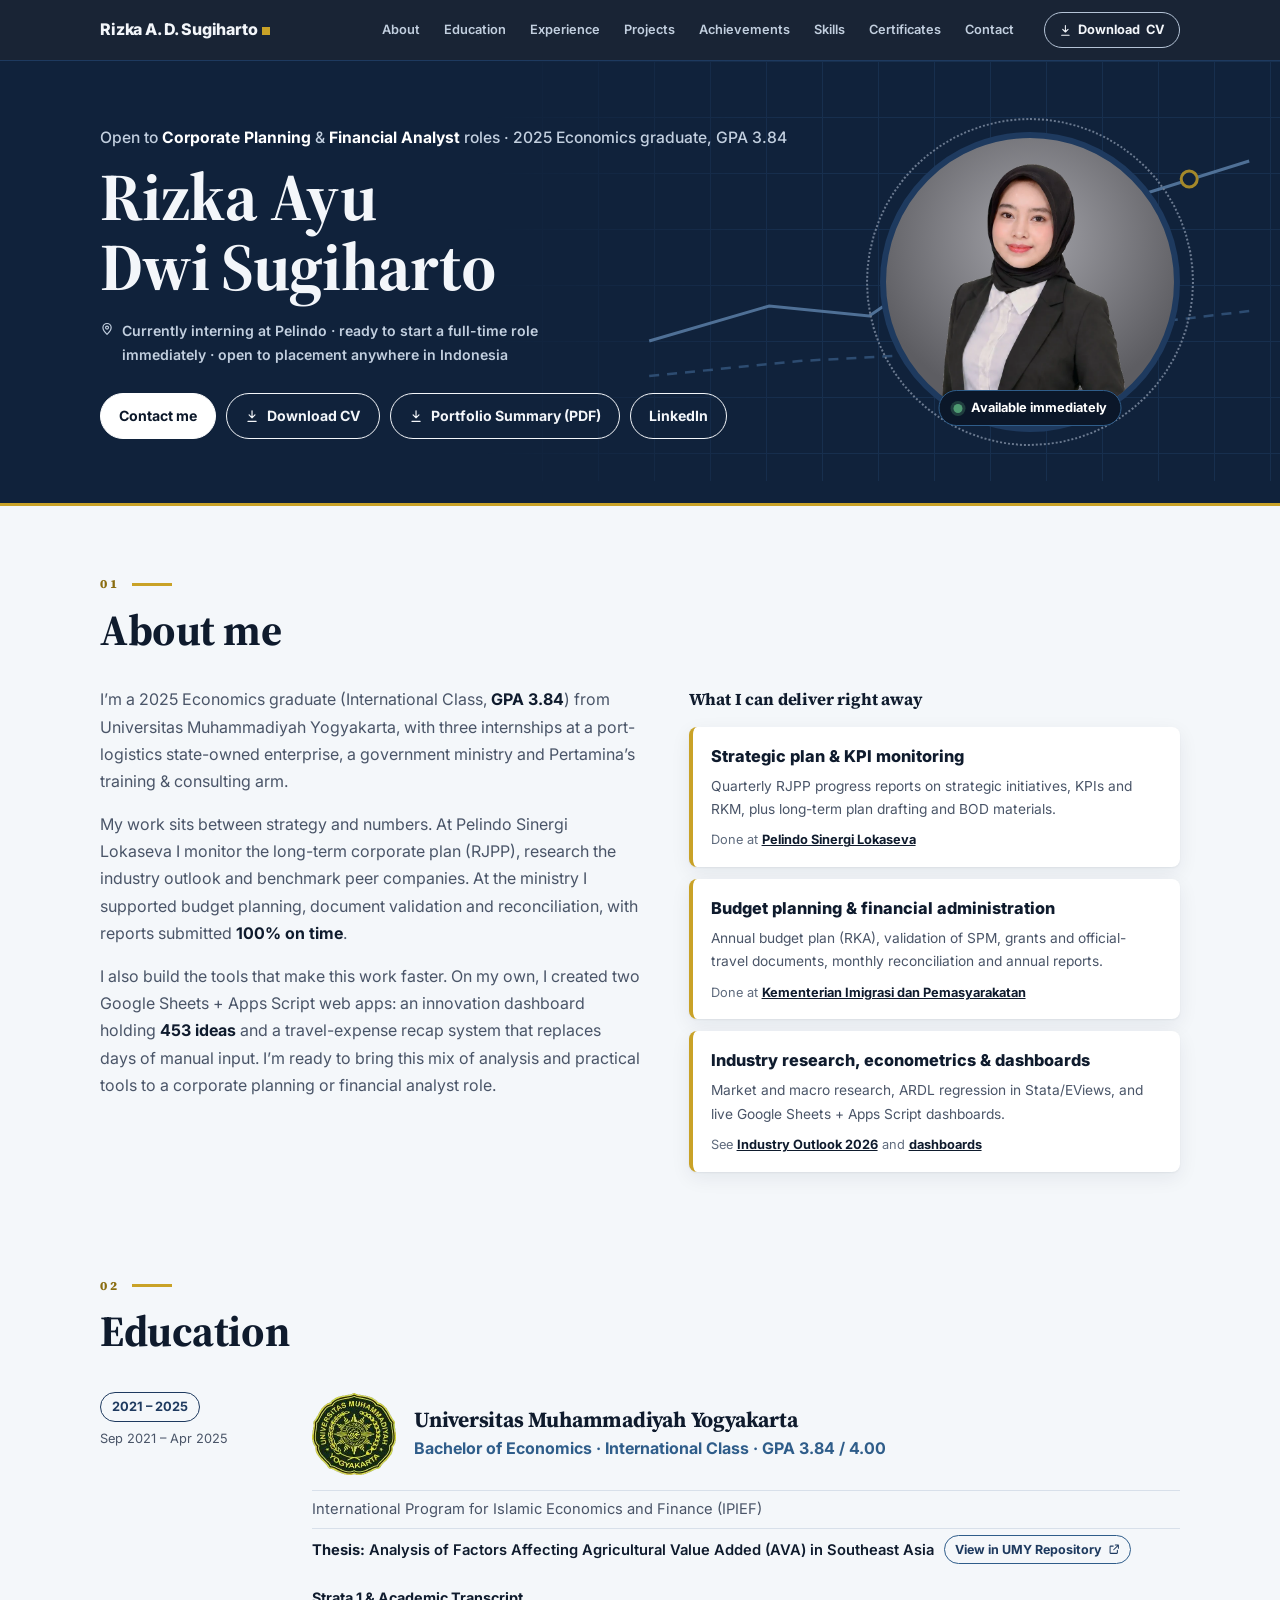
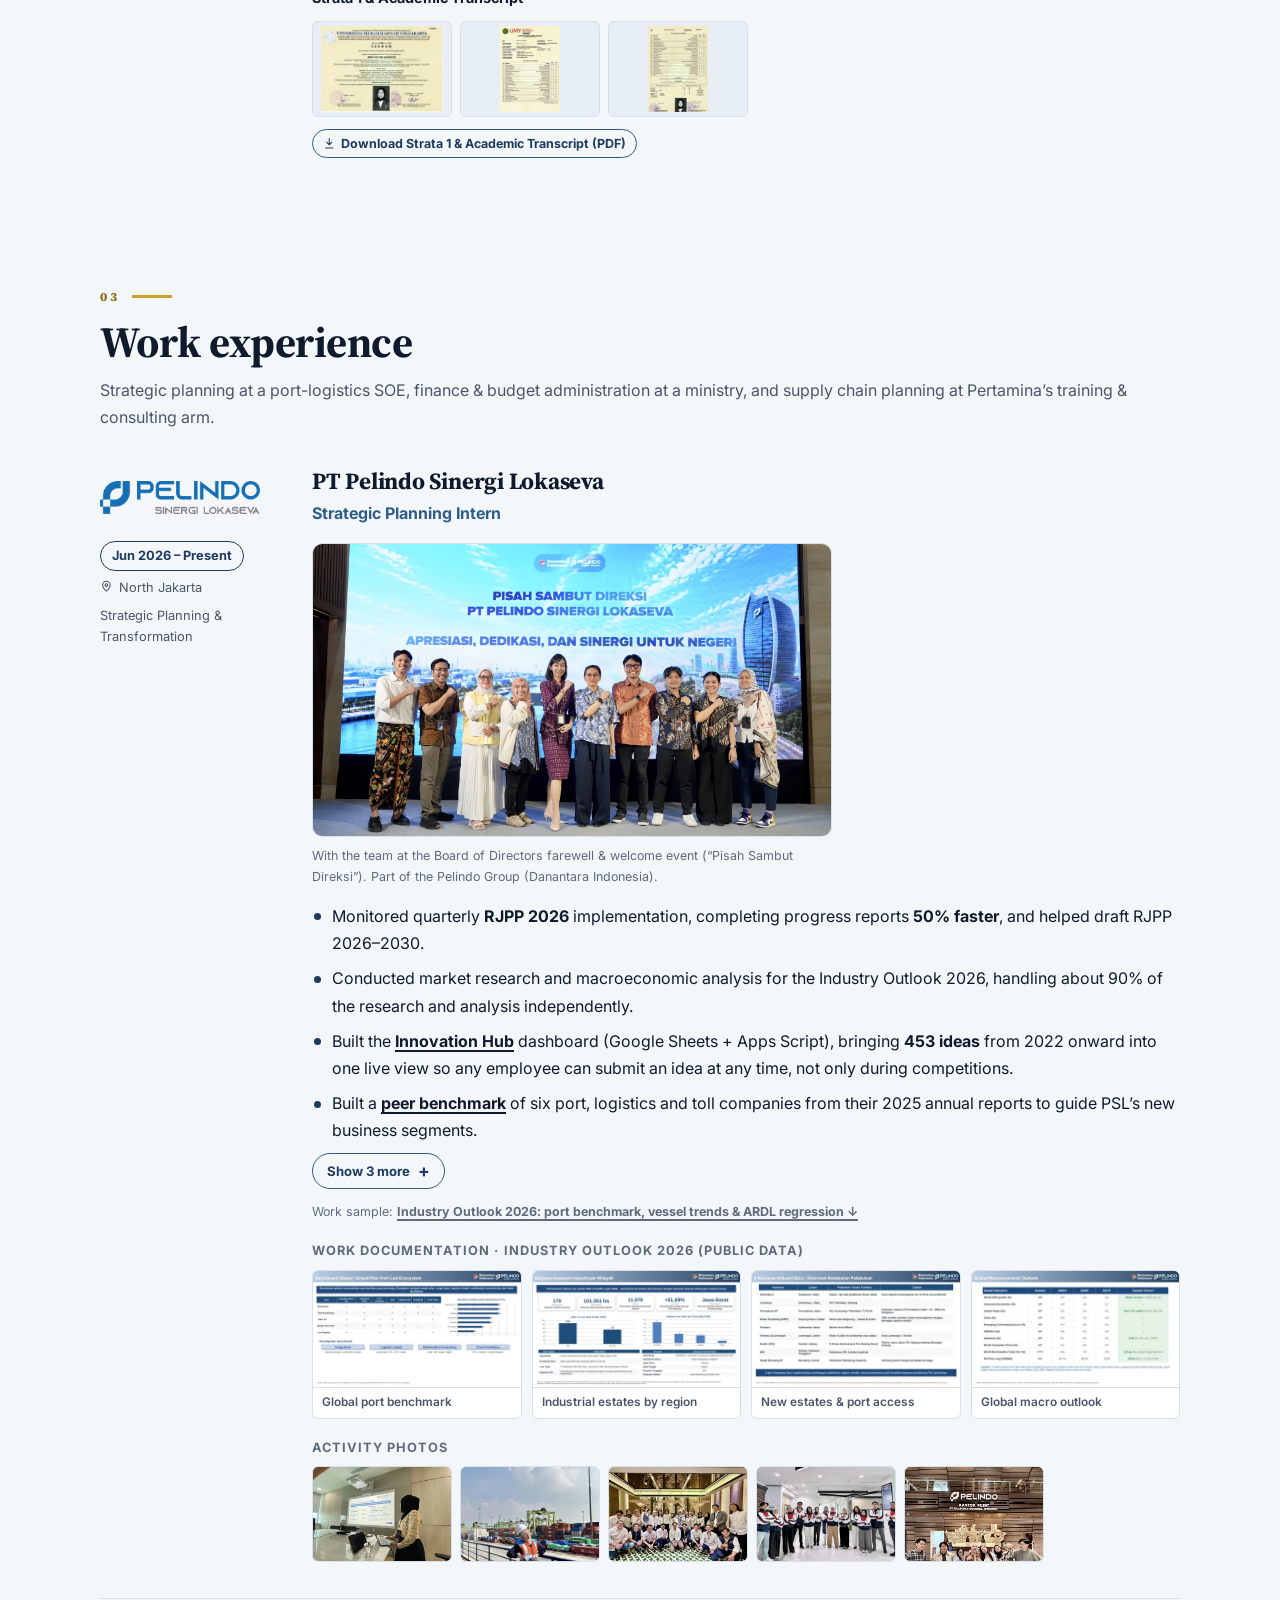
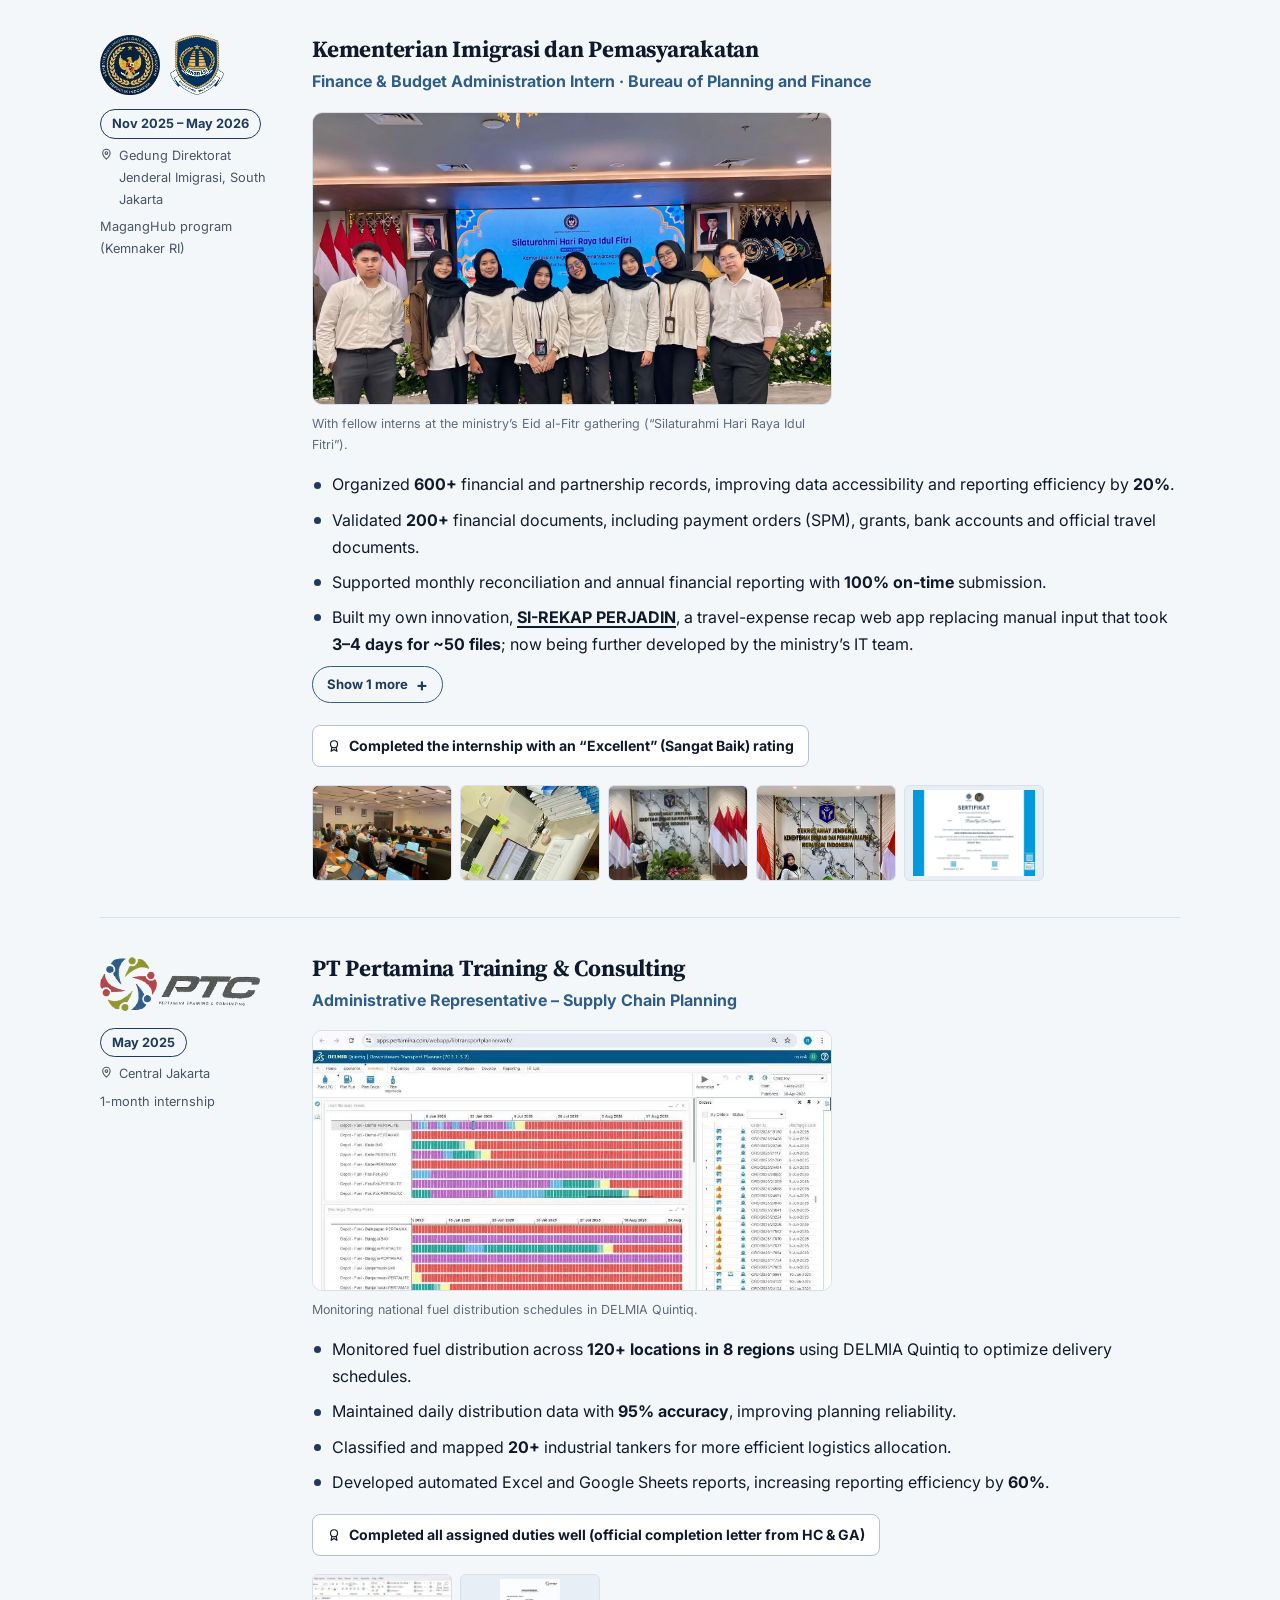
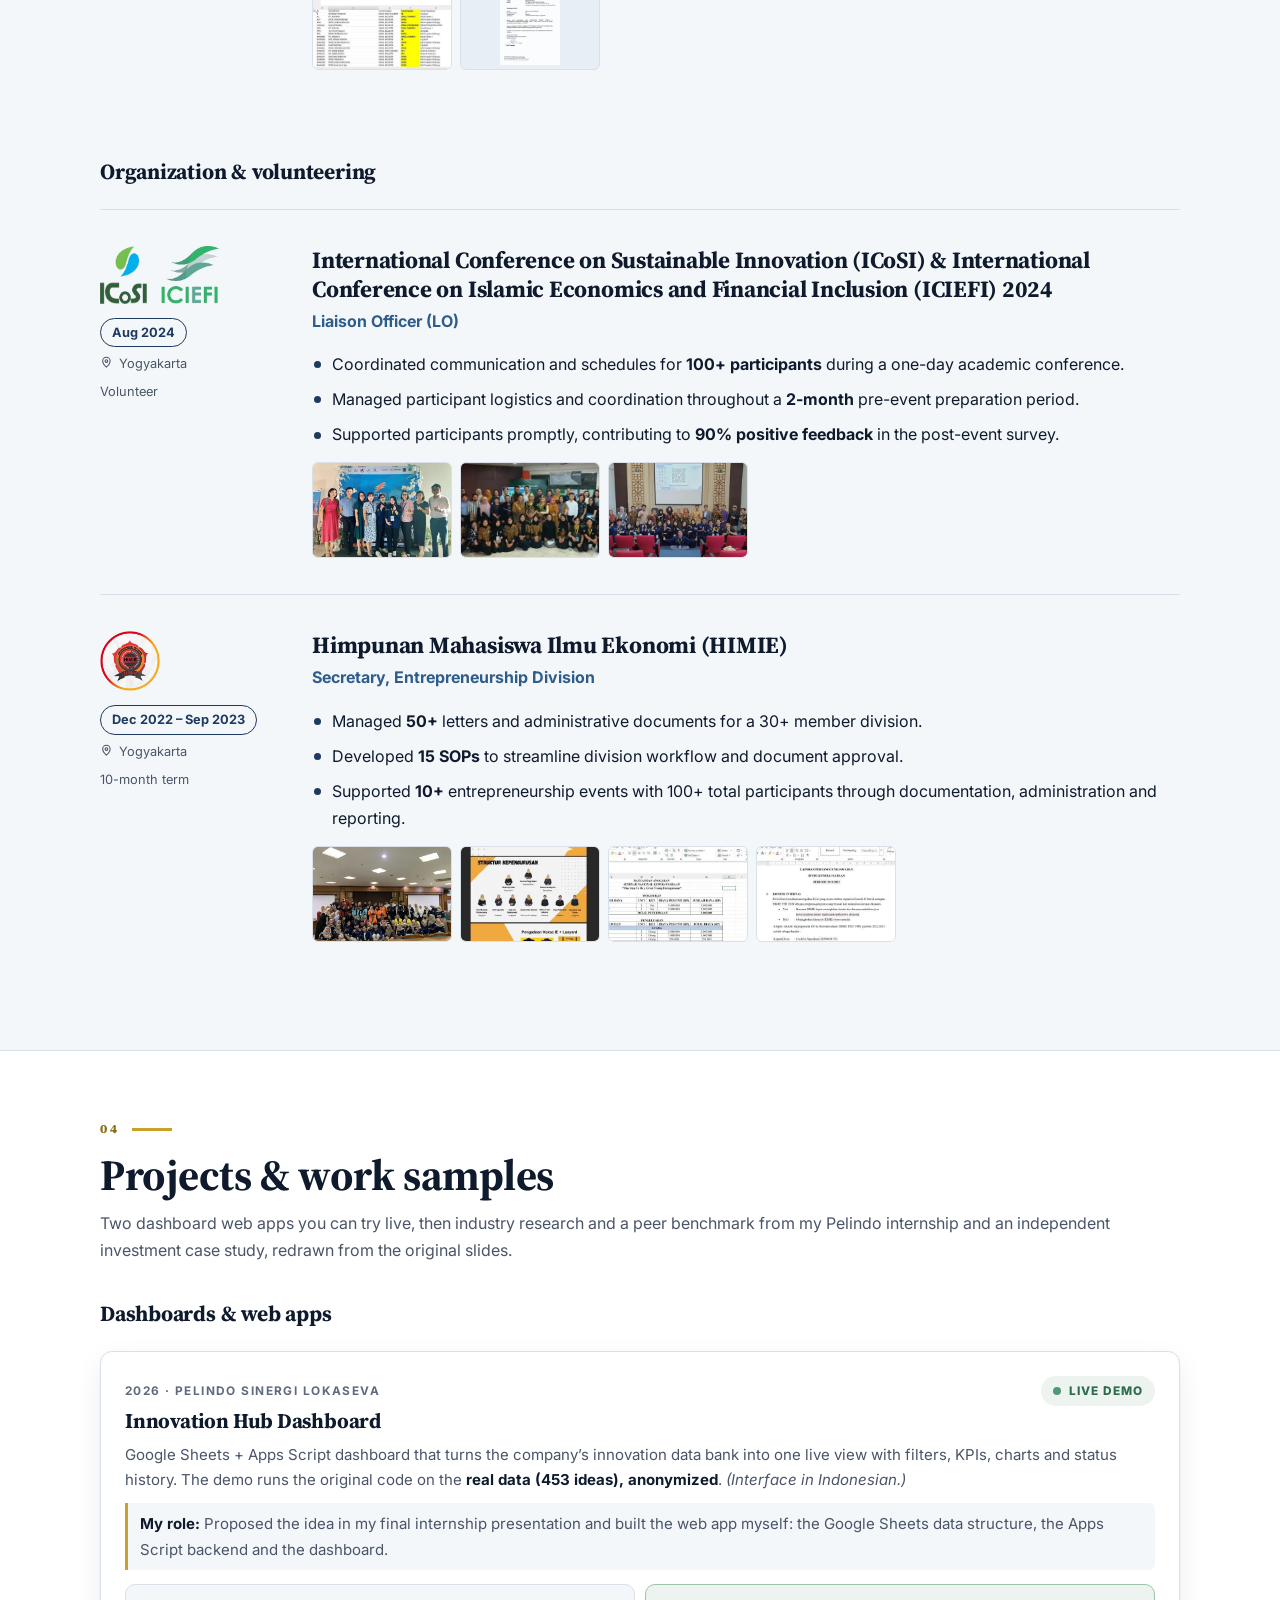
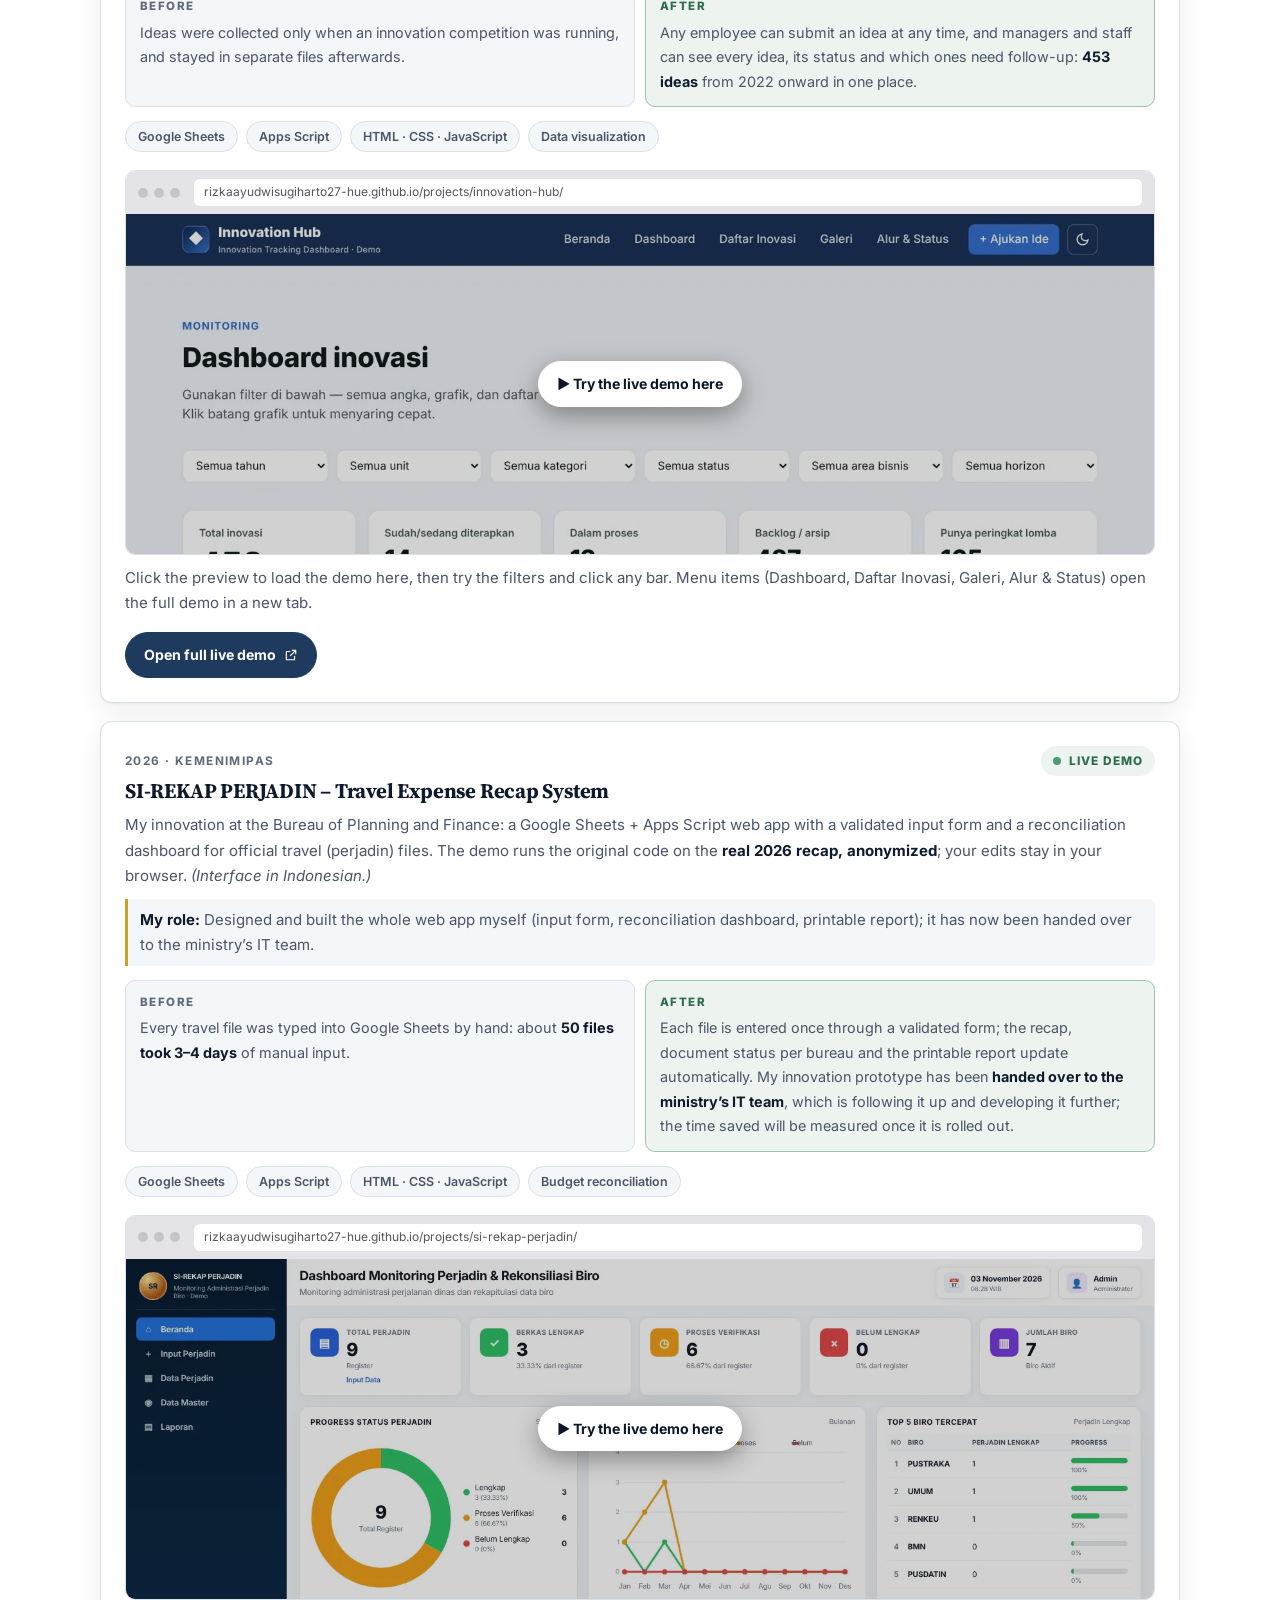
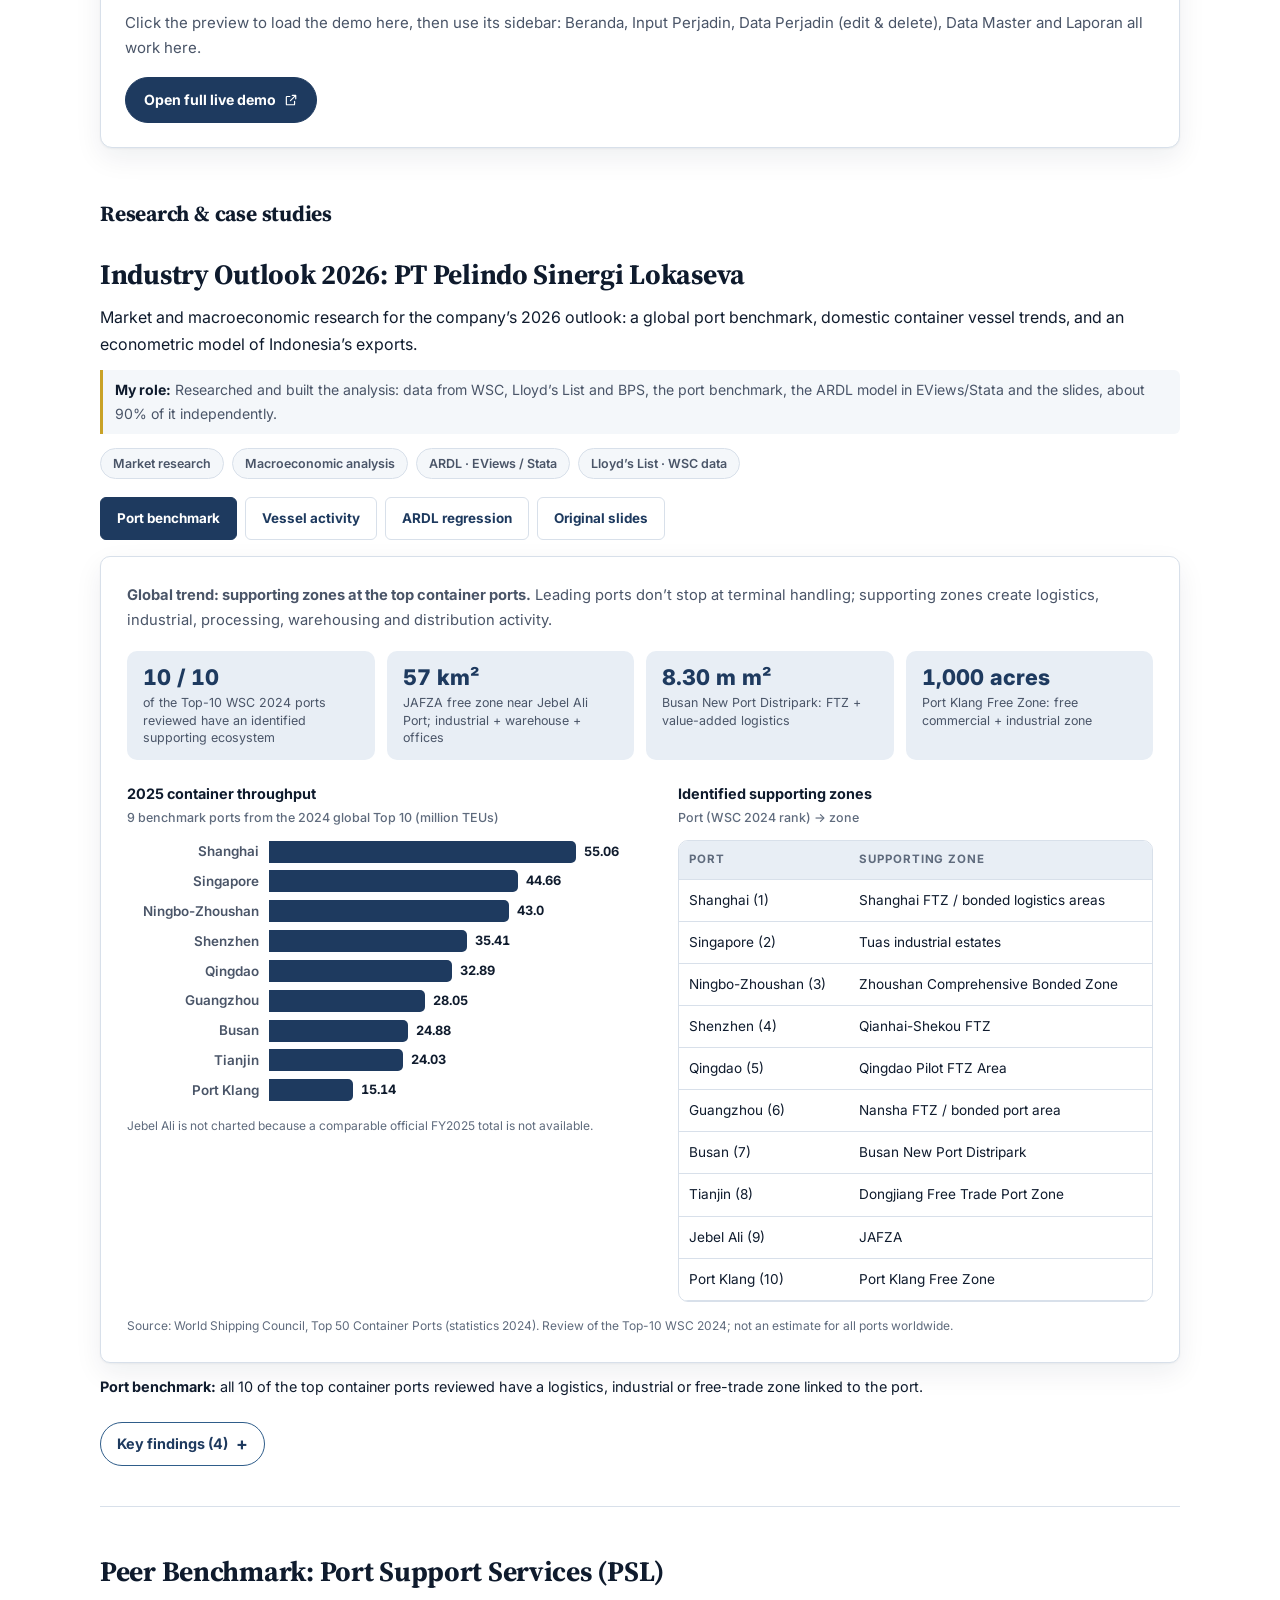
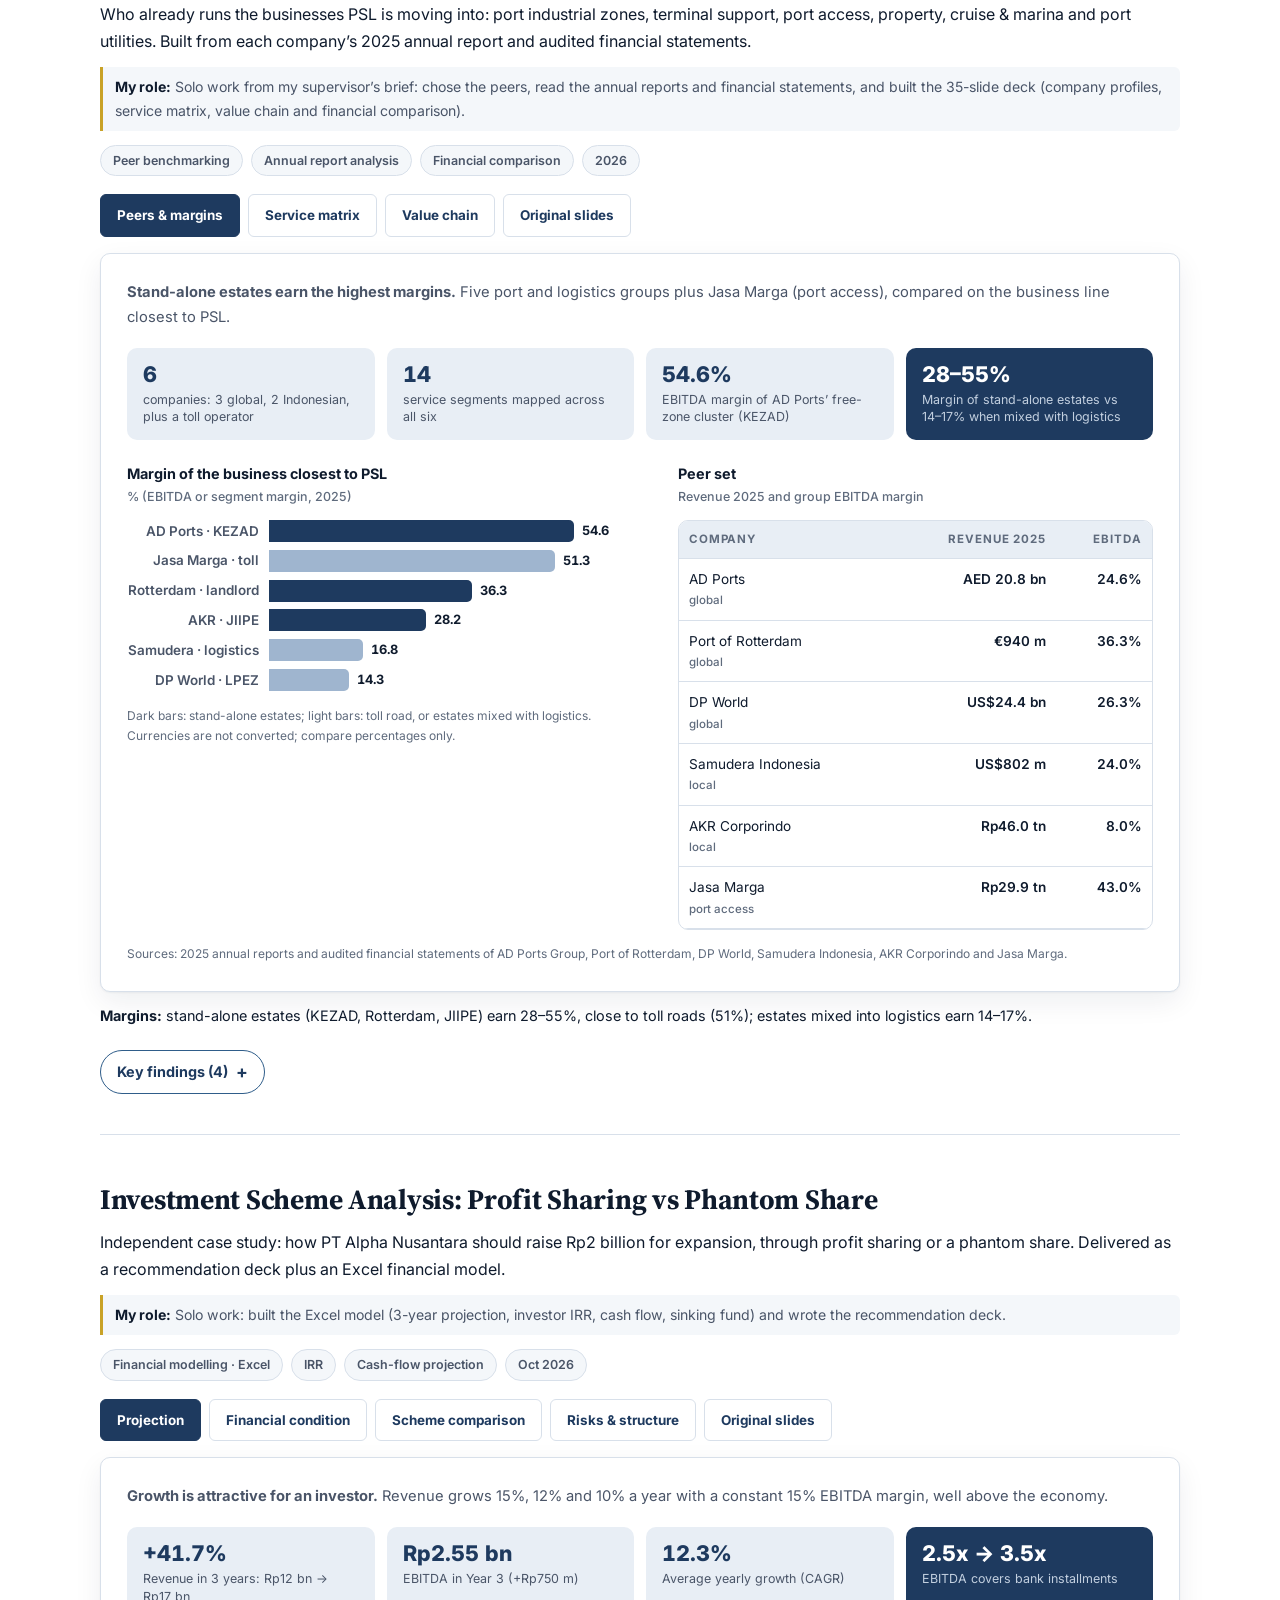
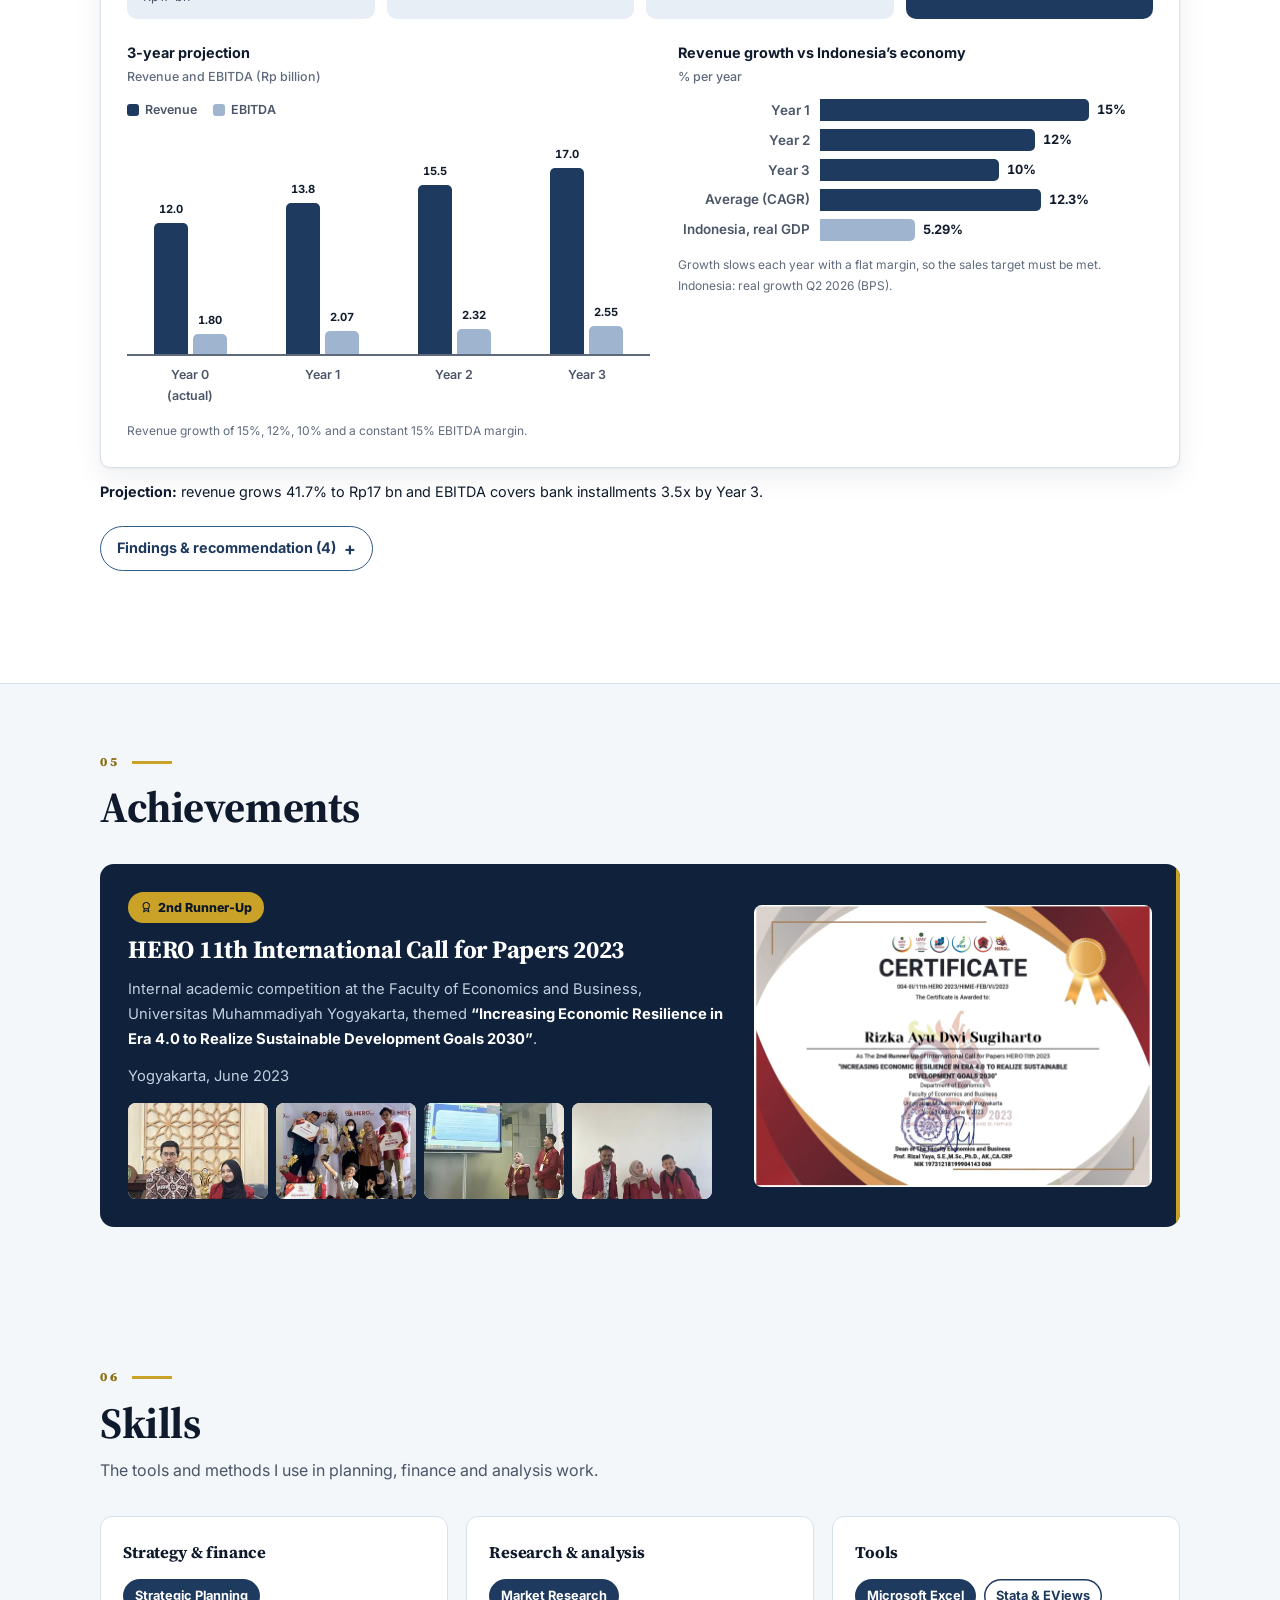
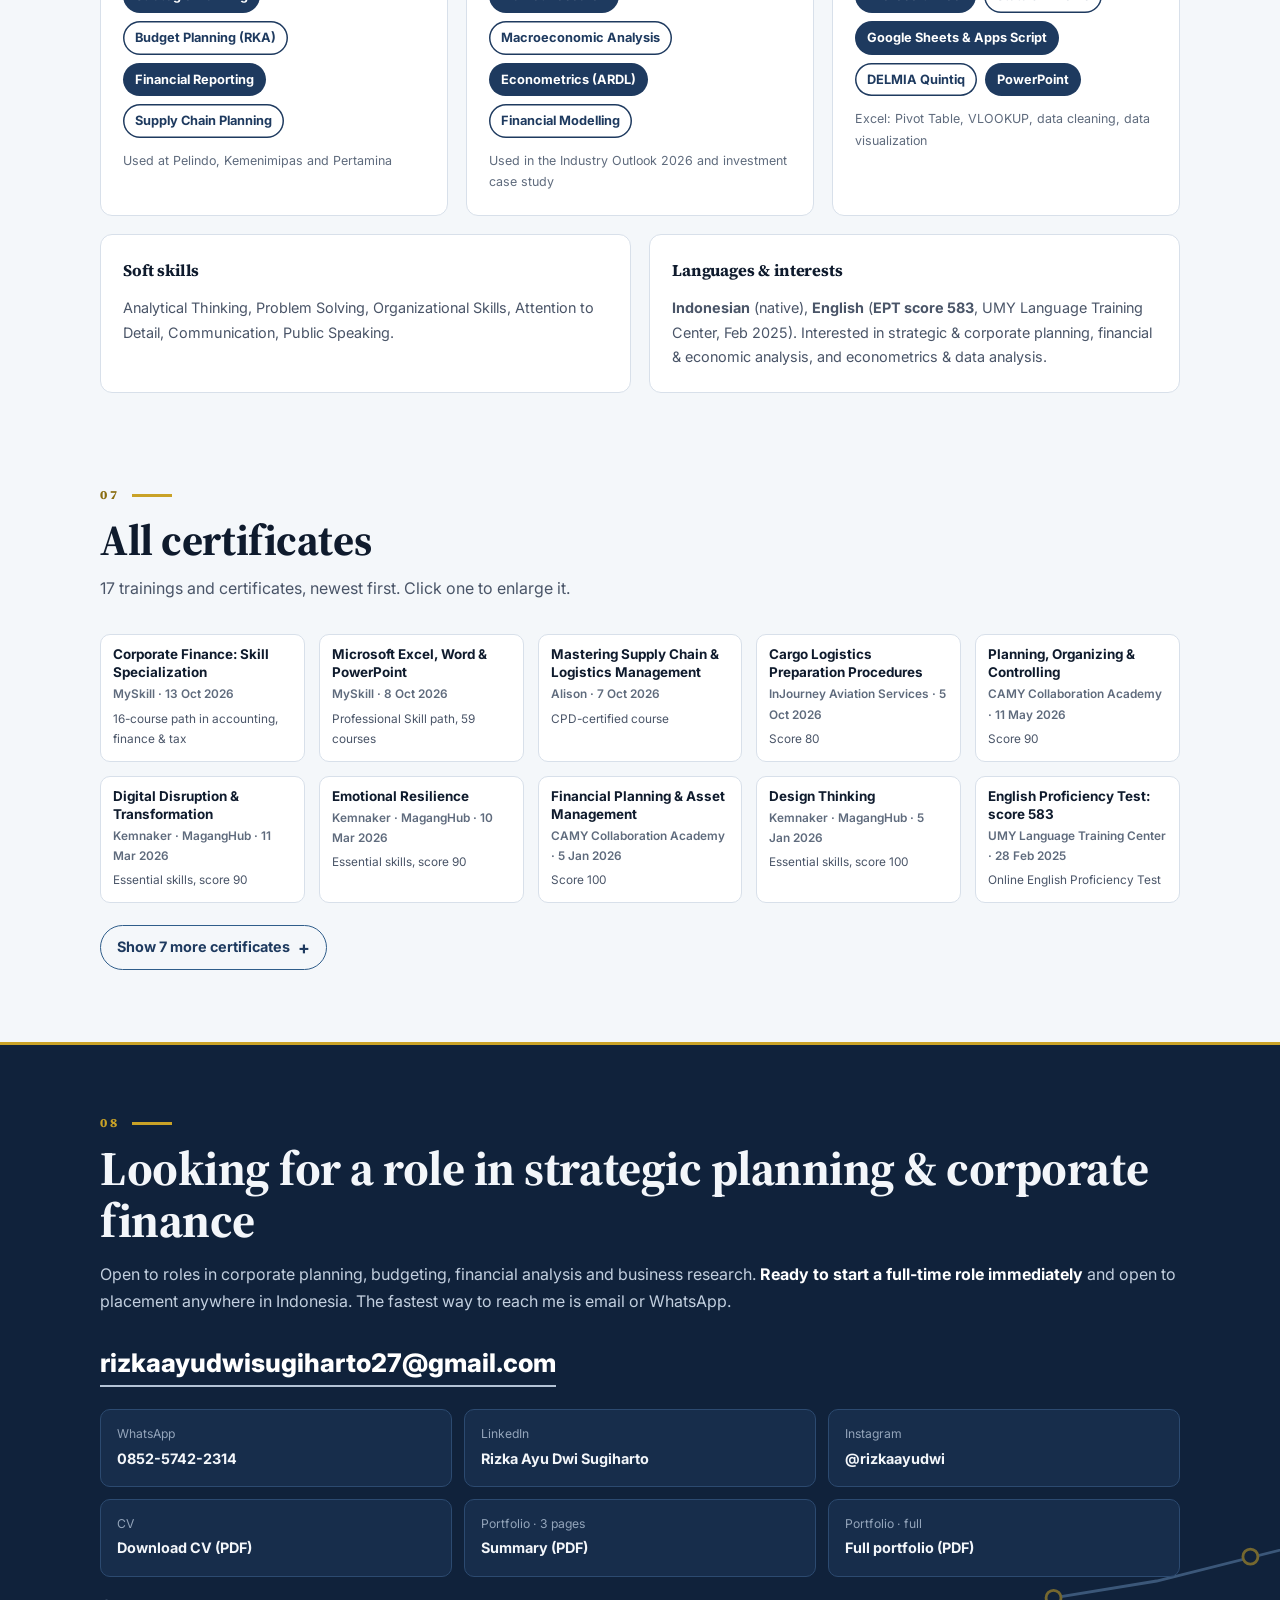
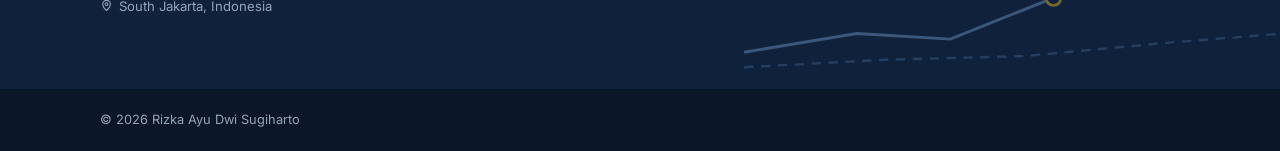
==== commit 80350695: "Rewrite the About me text Three short paragraphs: who Rizka is (2025 Economics graduate, GPA 3.84, t" ====
--- a/index.html
+++ b/index.html
@@ -577,8 +577,9 @@
     <div class="sec-head"><h2>About me</h2></div>
     <div class="about">
       <div class="prose reveal">
-        <p>I work where the analysis meets the tools. I can build the economic case, such as an industry outlook, an ARDL model or a financing comparison, <b>and</b> the spreadsheet or dashboard that keeps those numbers up to date for the people who decide.</p>
-        <p>I like turning scattered data into one clear picture: plan-versus-realization reports, budget reconciliation, KPI monitoring. I’m careful with official documents and deadlines: at the ministry, reconciliation and annual reports went in <b>100% on time</b>. I also learn new systems quickly, from DELMIA Quintiq to Apps Script.</p>
+        <p>I’m a 2025 Economics graduate (International Class, <b>GPA 3.84</b>) from Universitas Muhammadiyah Yogyakarta, with three internships at a port-logistics state-owned enterprise, a government ministry and Pertamina’s training &amp; consulting arm.</p>
+        <p>My work sits between strategy and numbers. At Pelindo Sinergi Lokaseva I monitor the long-term corporate plan (RJPP), research the industry outlook and benchmark peer companies. At the ministry I supported budget planning, document validation and reconciliation, with reports submitted <b>100% on time</b>.</p>
+        <p>I also build the tools that make this work faster. On my own, I created two Google Sheets + Apps Script web apps: an innovation dashboard holding <b>453 ideas</b> and a travel-expense recap system that replaces days of manual input. I’m ready to bring this mix of analysis and practical tools to a corporate planning or financial analyst role.</p>
       </div>
       <div class="reveal">
         <h3 class="ready-title">What I can deliver right away</h3>
@@ -1380,7 +1381,7 @@
       <a class="ccontact" href="https://www.instagram.com/rizkaayudwi" target="_blank" rel="noopener"><small>Instagram</small><b>@rizkaayudwi</b></a>
       <a class="ccontact" href="assets/CV-Rizka-Ayu-Dwi-Sugiharto.pdf?v=11" target="_blank" rel="noopener"><small>CV</small><b>Download CV (PDF)</b></a>
       <a class="ccontact" href="assets/Portfolio-Summary-Rizka-Ayu-Dwi-Sugiharto.pdf?v=18" target="_blank" rel="noopener"><small>Portfolio · 3 pages</small><b>Summary (PDF)</b></a>
-      <a class="ccontact" href="assets/Portfolio-Rizka-Ayu-Dwi-Sugiharto.pdf?v=67" target="_blank" rel="noopener"><small>Portfolio · full</small><b>Full portfolio (PDF)</b></a>
+      <a class="ccontact" href="assets/Portfolio-Rizka-Ayu-Dwi-Sugiharto.pdf?v=68" target="_blank" rel="noopener"><small>Portfolio · full</small><b>Full portfolio (PDF)</b></a>
     </div>
     <p class="loc"><svg class="ico"><use href="#i-pin"/></svg>South Jakarta, Indonesia</p>
   </div>
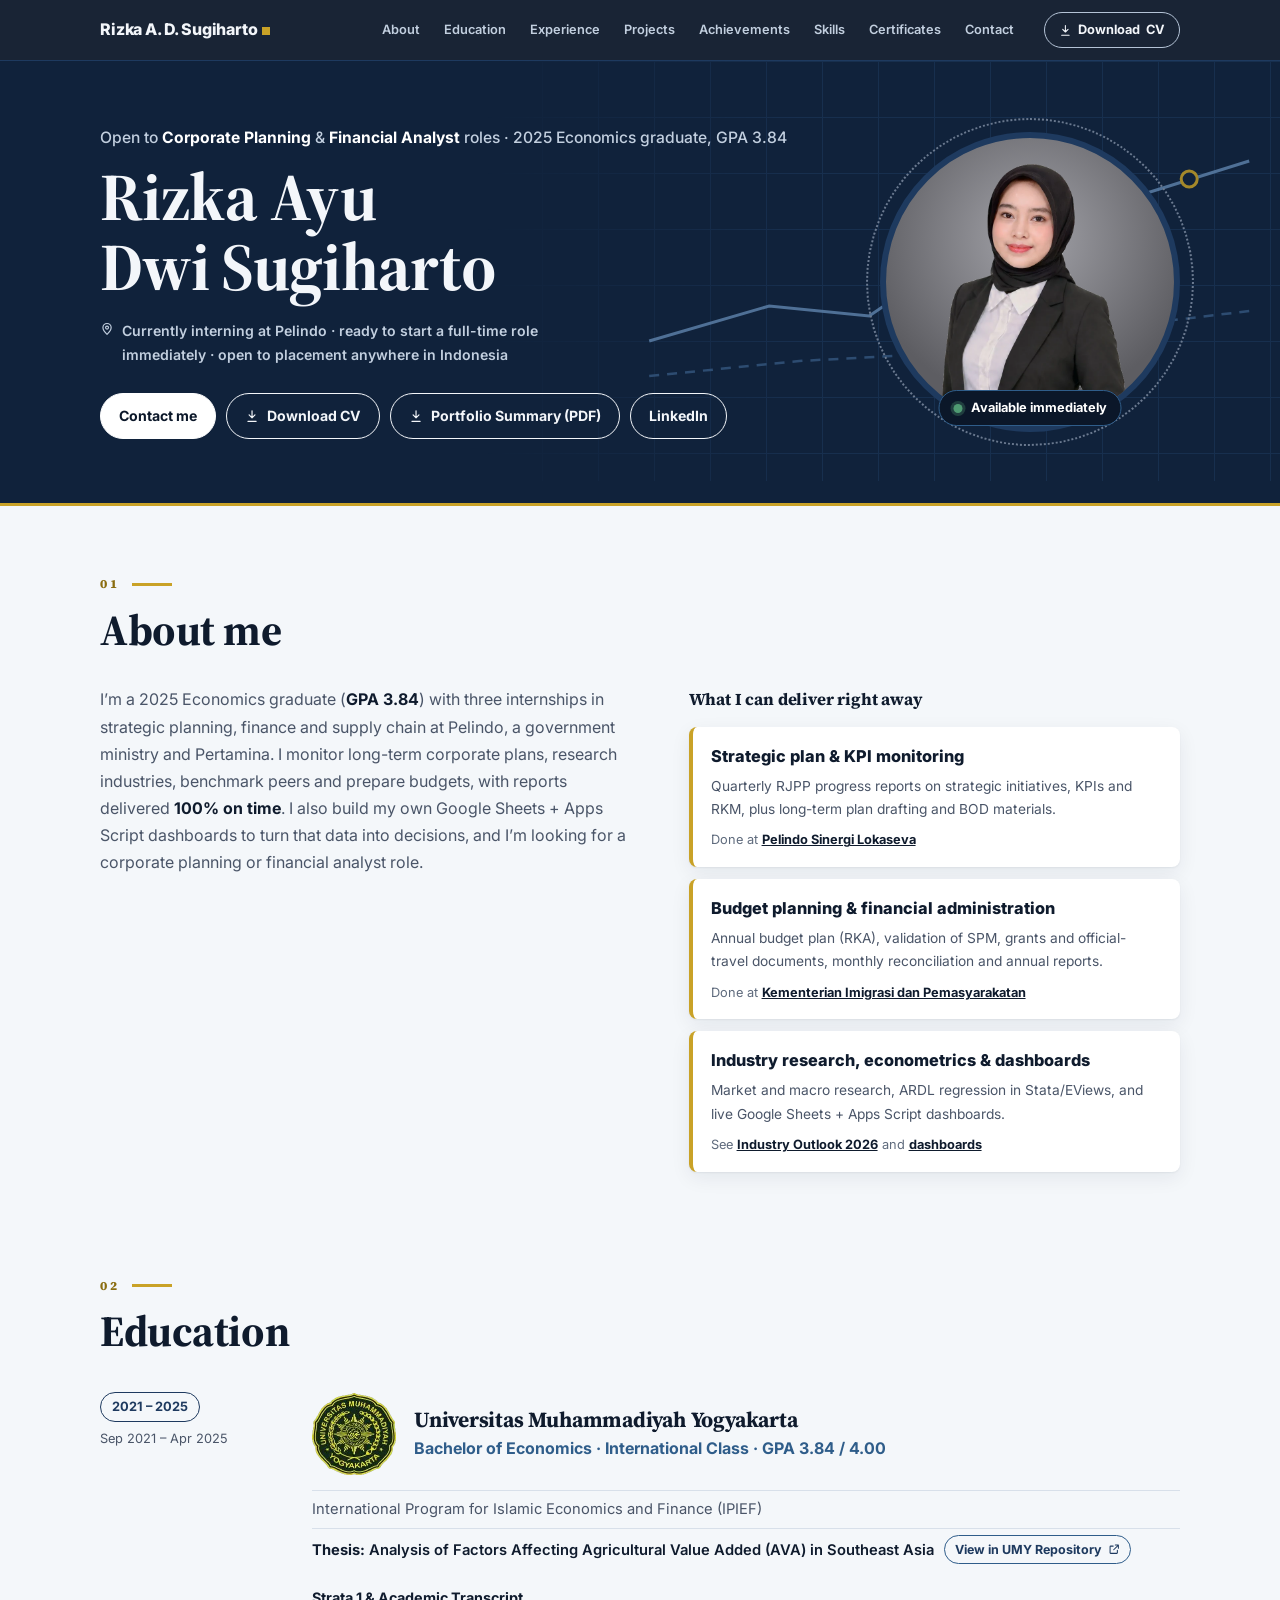
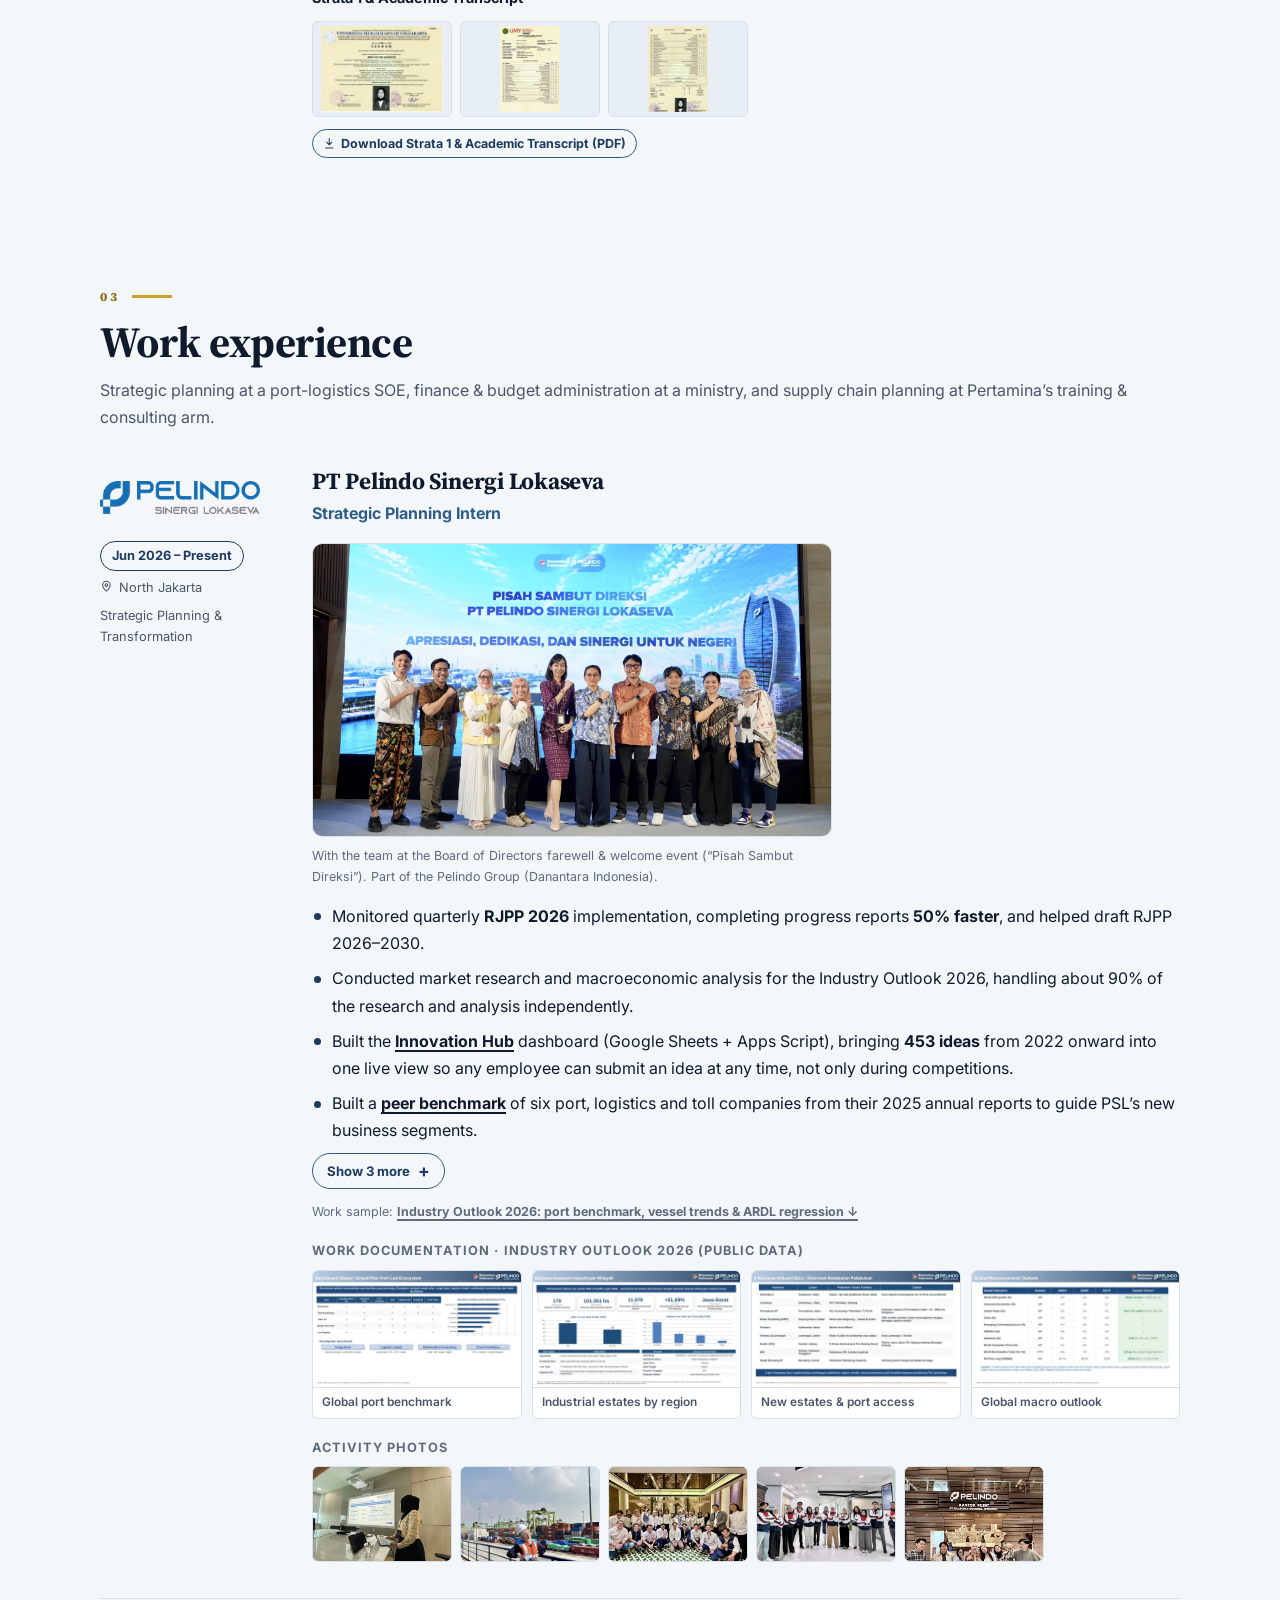
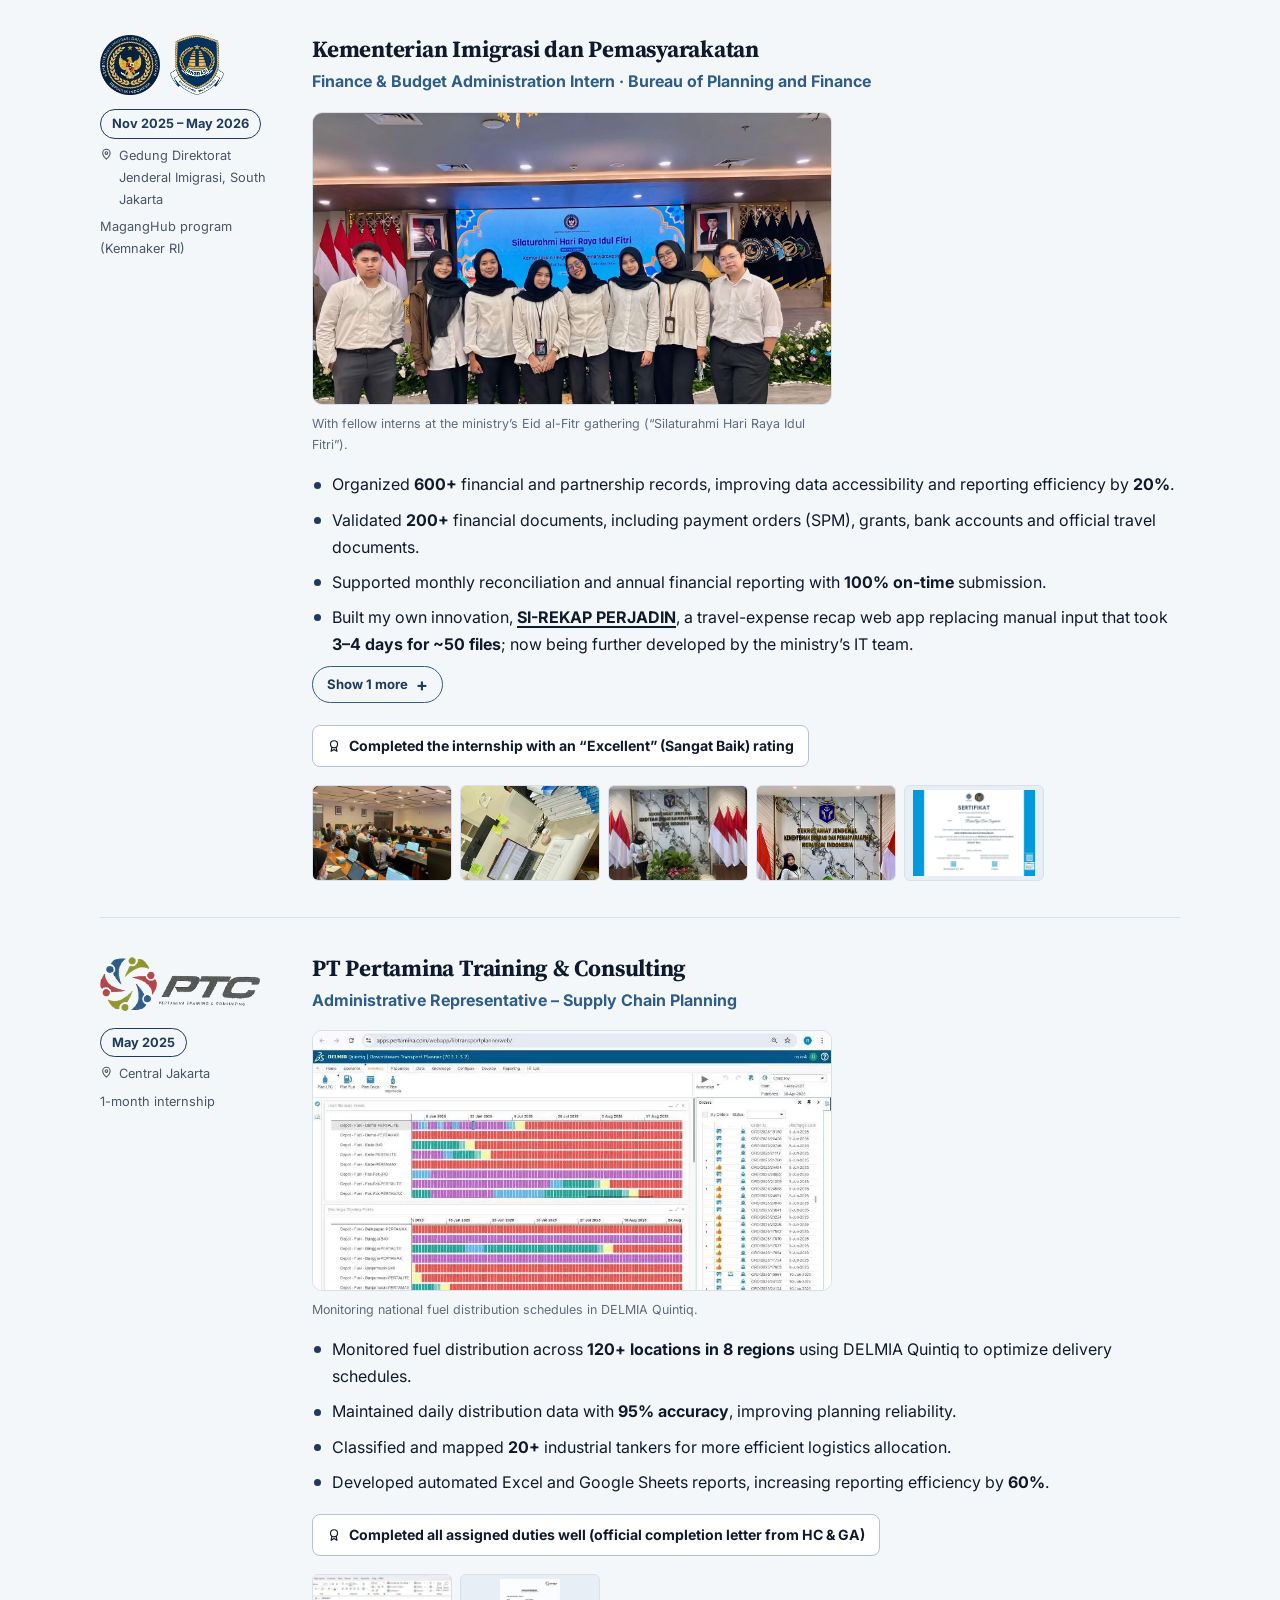
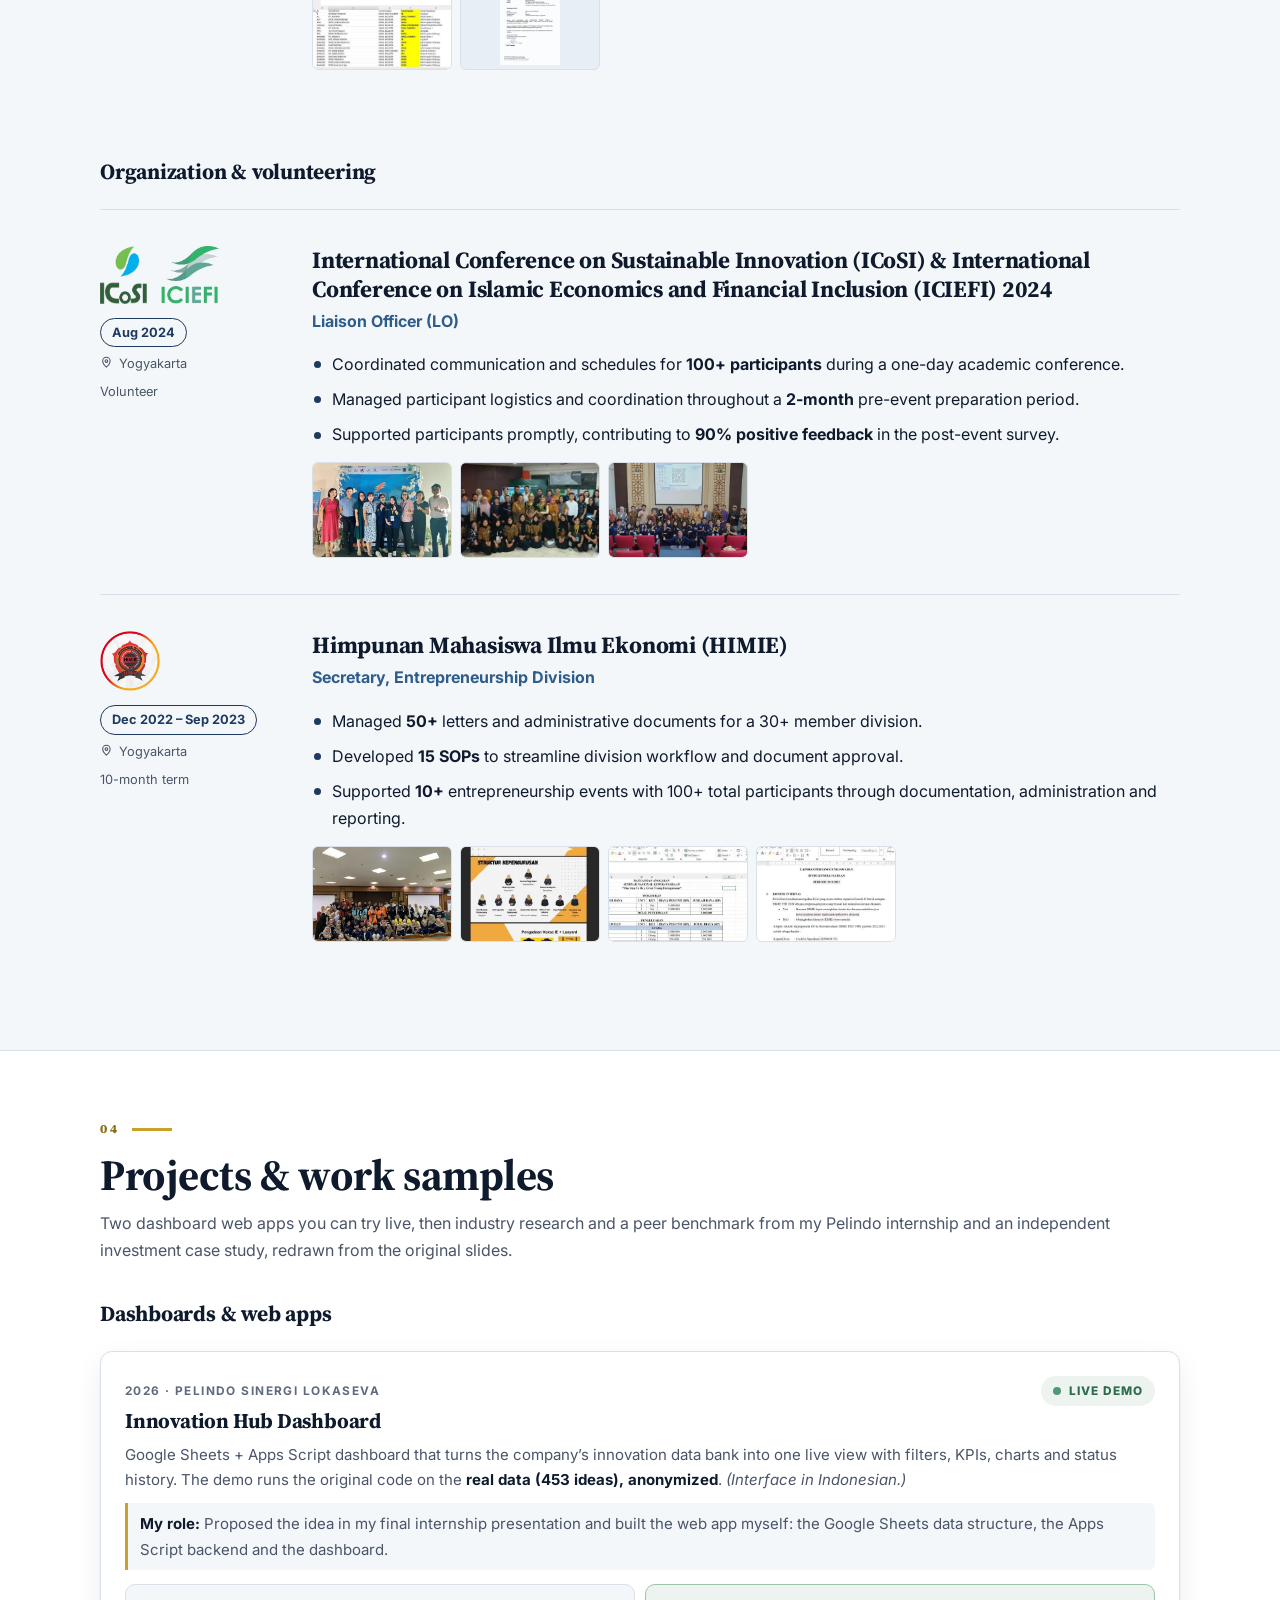
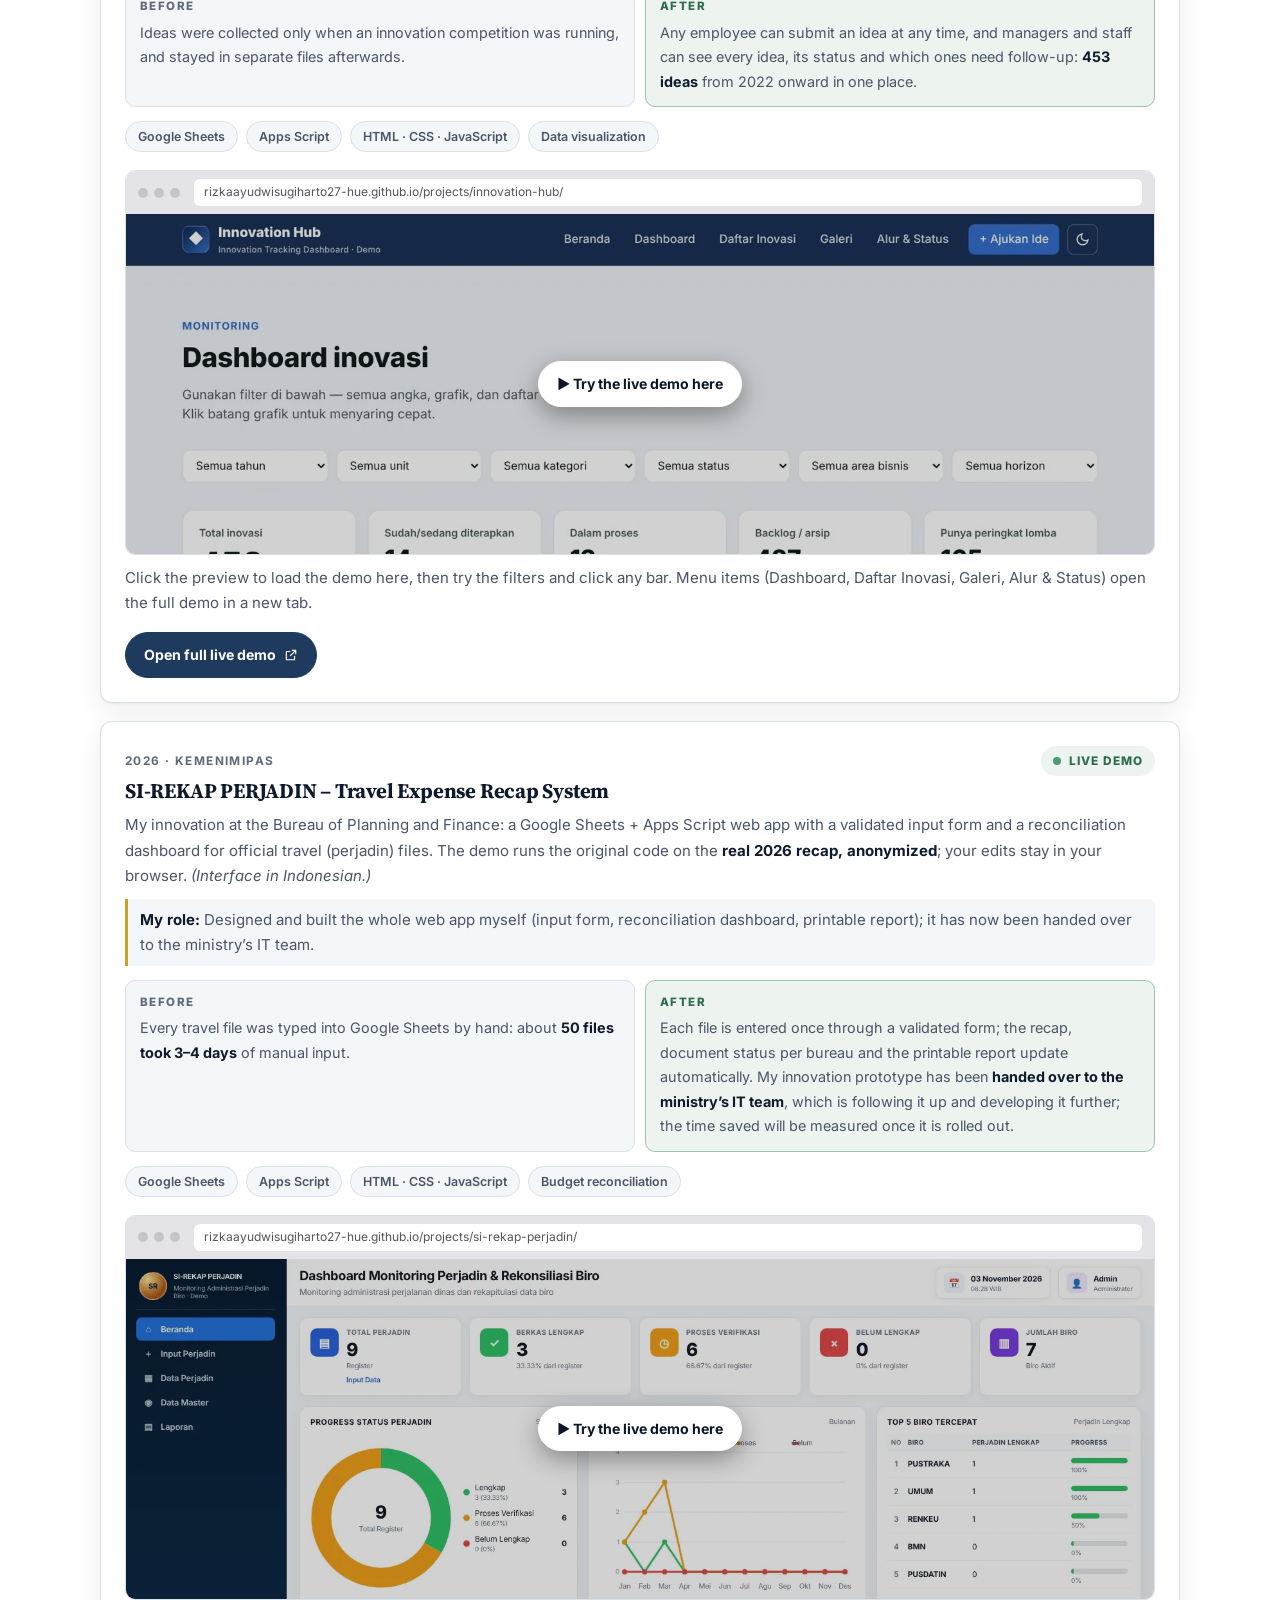
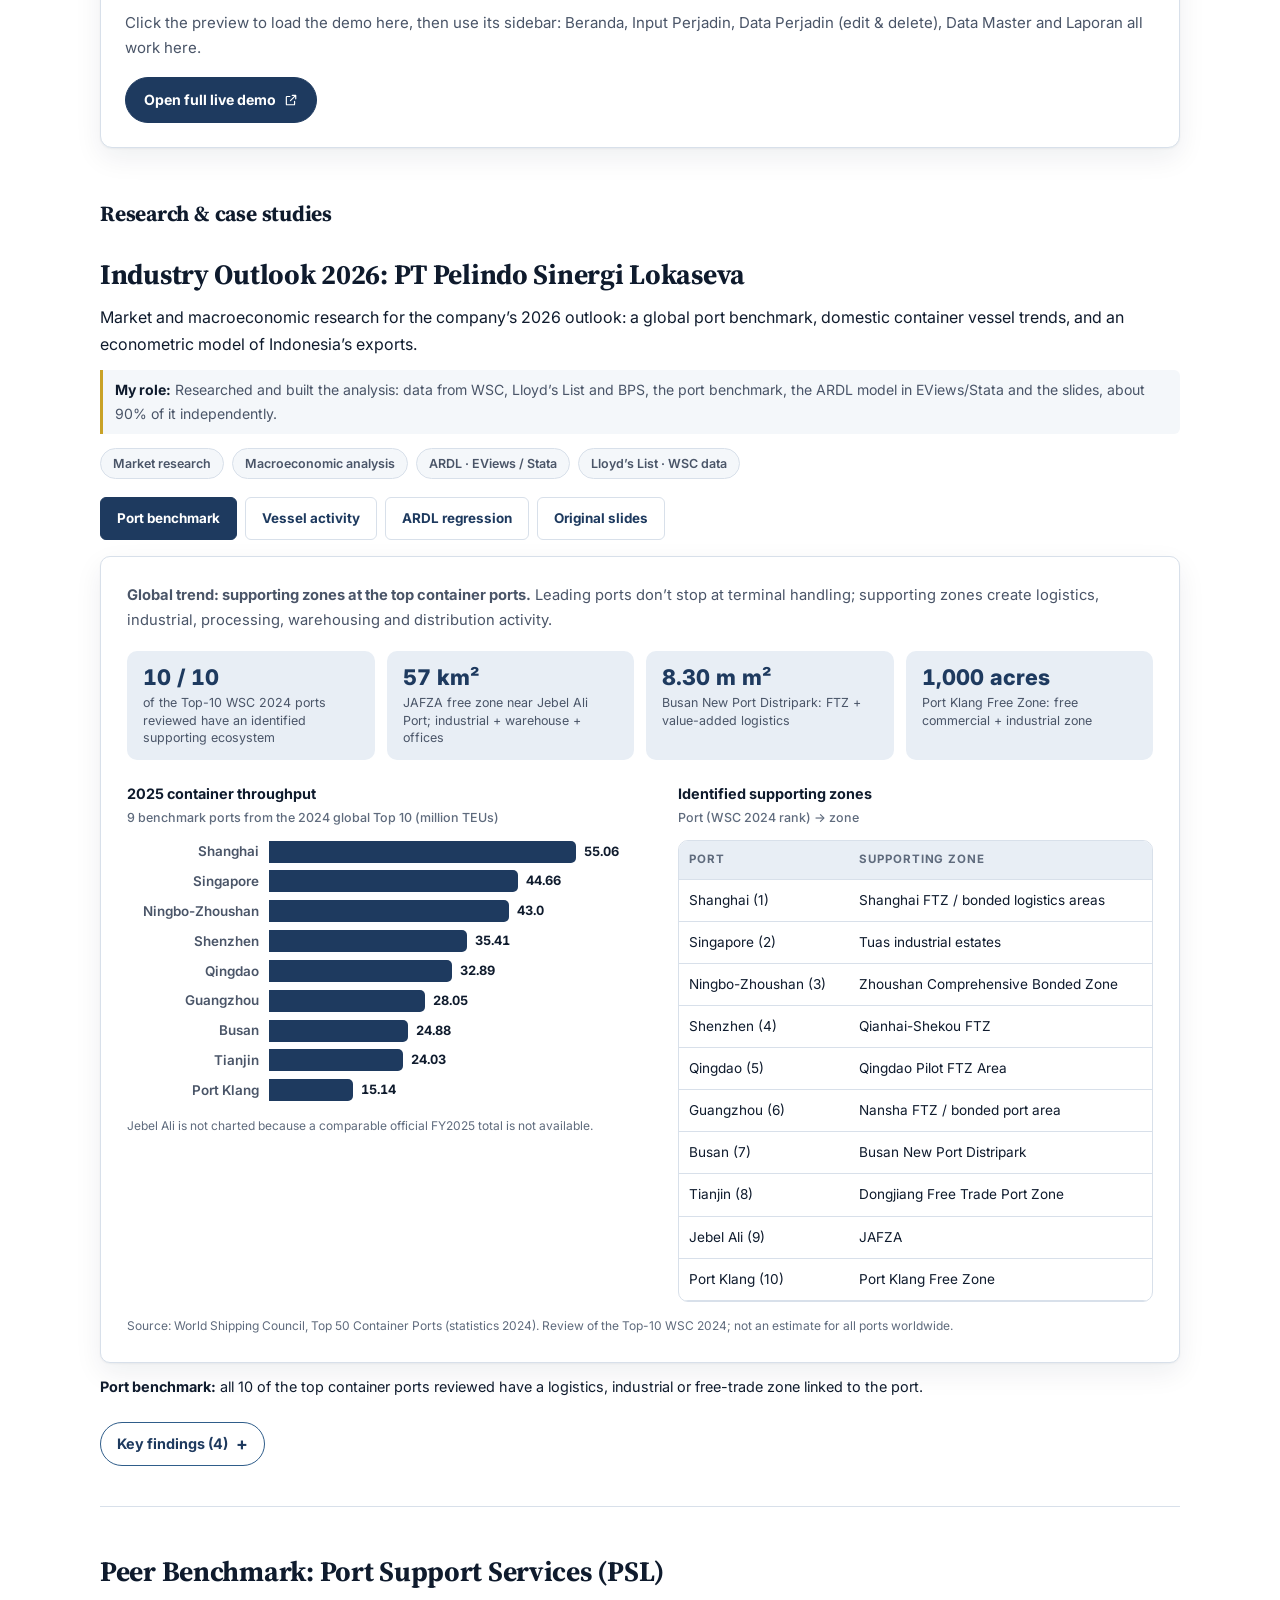
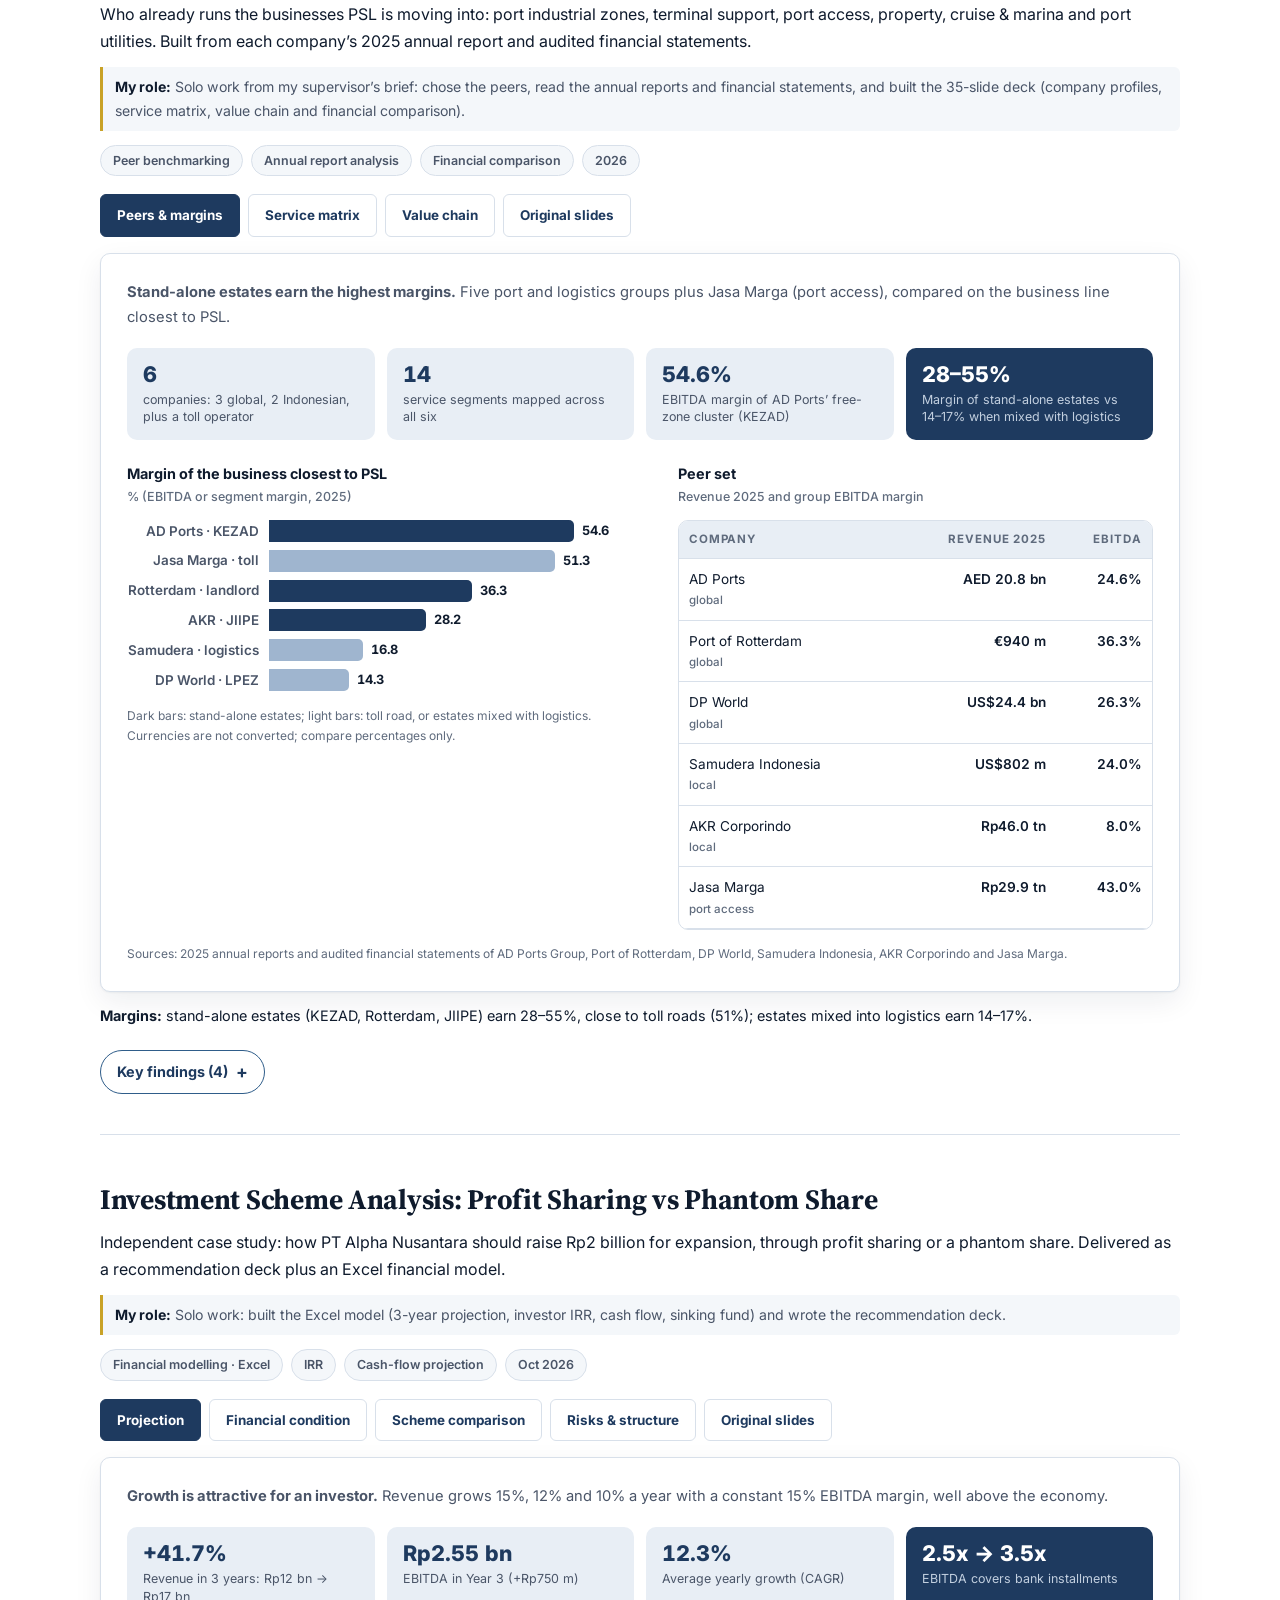
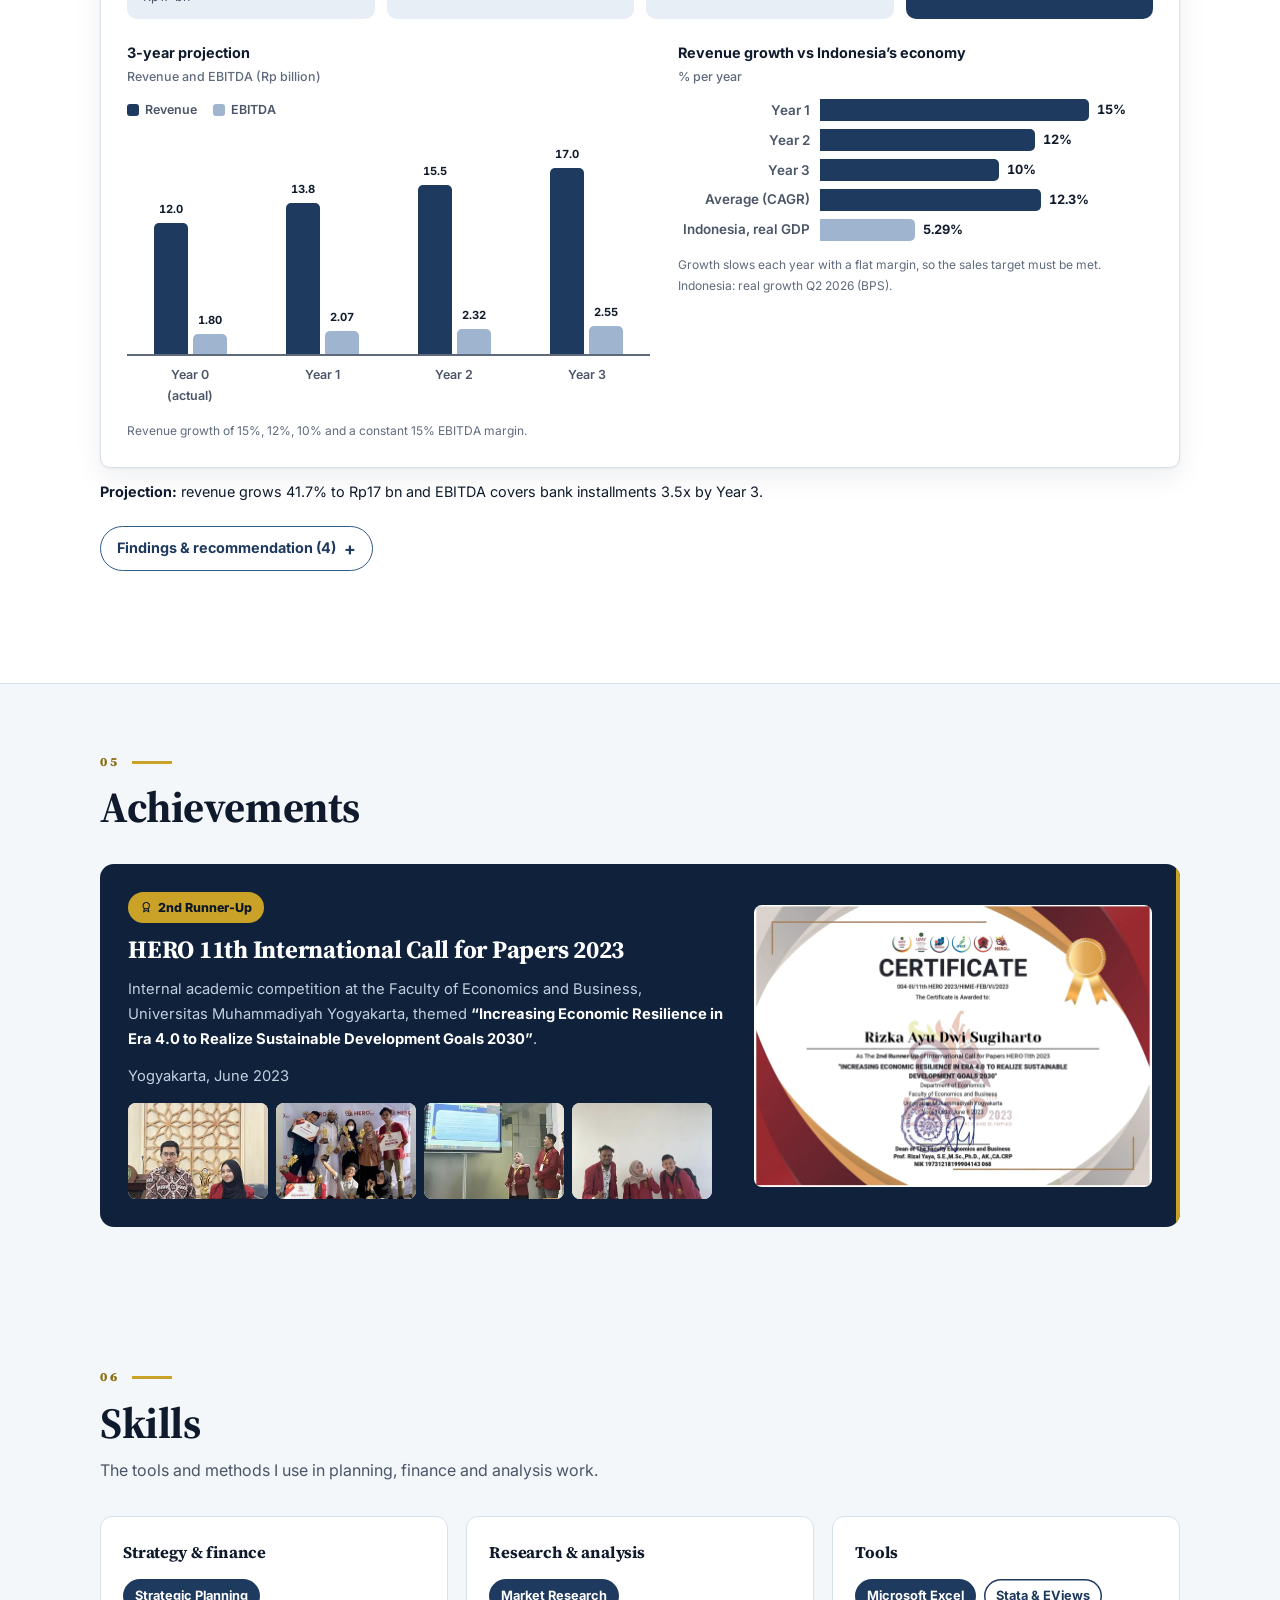
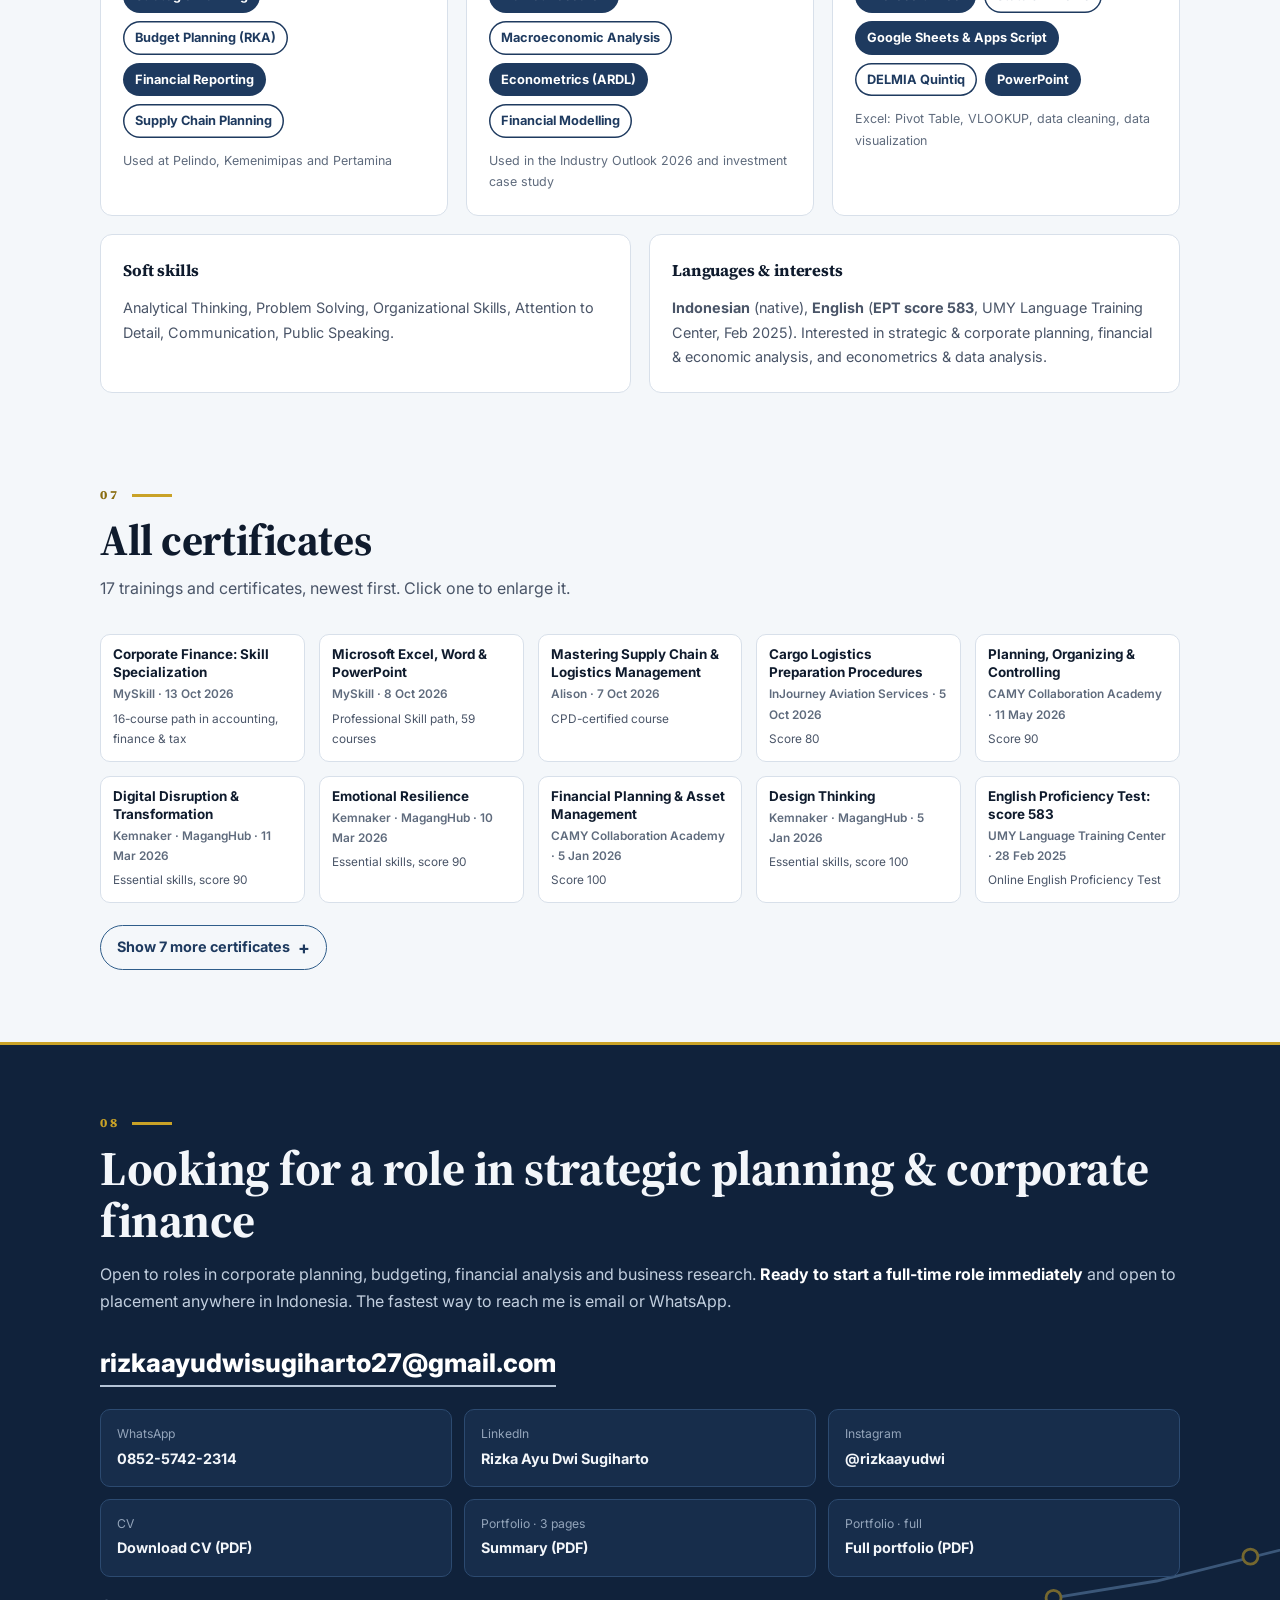
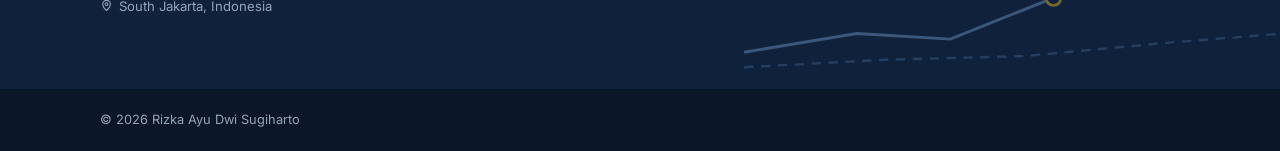
==== commit 0d52caf2: "Shorten About me to one paragraph Co-Authored-By: Claude Opus 5.5 <noreply@anthropic.com> Claude-Ses" ====
--- a/index.html
+++ b/index.html
@@ -577,9 +577,7 @@
     <div class="sec-head"><h2>About me</h2></div>
     <div class="about">
       <div class="prose reveal">
-        <p>I’m a 2025 Economics graduate (International Class, <b>GPA 3.84</b>) from Universitas Muhammadiyah Yogyakarta, with three internships at a port-logistics state-owned enterprise, a government ministry and Pertamina’s training &amp; consulting arm.</p>
-        <p>My work sits between strategy and numbers. At Pelindo Sinergi Lokaseva I monitor the long-term corporate plan (RJPP), research the industry outlook and benchmark peer companies. At the ministry I supported budget planning, document validation and reconciliation, with reports submitted <b>100% on time</b>.</p>
-        <p>I also build the tools that make this work faster. On my own, I created two Google Sheets + Apps Script web apps: an innovation dashboard holding <b>453 ideas</b> and a travel-expense recap system that replaces days of manual input. I’m ready to bring this mix of analysis and practical tools to a corporate planning or financial analyst role.</p>
+        <p>I’m a 2025 Economics graduate (<b>GPA 3.84</b>) with three internships in strategic planning, finance and supply chain at Pelindo, a government ministry and Pertamina. I monitor long-term corporate plans, research industries, benchmark peers and prepare budgets, with reports delivered <b>100% on time</b>. I also build my own Google Sheets + Apps Script dashboards to turn that data into decisions, and I’m looking for a corporate planning or financial analyst role.</p>
       </div>
       <div class="reveal">
         <h3 class="ready-title">What I can deliver right away</h3>
@@ -1381,7 +1379,7 @@
       <a class="ccontact" href="https://www.instagram.com/rizkaayudwi" target="_blank" rel="noopener"><small>Instagram</small><b>@rizkaayudwi</b></a>
       <a class="ccontact" href="assets/CV-Rizka-Ayu-Dwi-Sugiharto.pdf?v=11" target="_blank" rel="noopener"><small>CV</small><b>Download CV (PDF)</b></a>
       <a class="ccontact" href="assets/Portfolio-Summary-Rizka-Ayu-Dwi-Sugiharto.pdf?v=18" target="_blank" rel="noopener"><small>Portfolio · 3 pages</small><b>Summary (PDF)</b></a>
-      <a class="ccontact" href="assets/Portfolio-Rizka-Ayu-Dwi-Sugiharto.pdf?v=68" target="_blank" rel="noopener"><small>Portfolio · full</small><b>Full portfolio (PDF)</b></a>
+      <a class="ccontact" href="assets/Portfolio-Rizka-Ayu-Dwi-Sugiharto.pdf?v=69" target="_blank" rel="noopener"><small>Portfolio · full</small><b>Full portfolio (PDF)</b></a>
     </div>
     <p class="loc"><svg class="ico"><use href="#i-pin"/></svg>South Jakarta, Indonesia</p>
   </div>
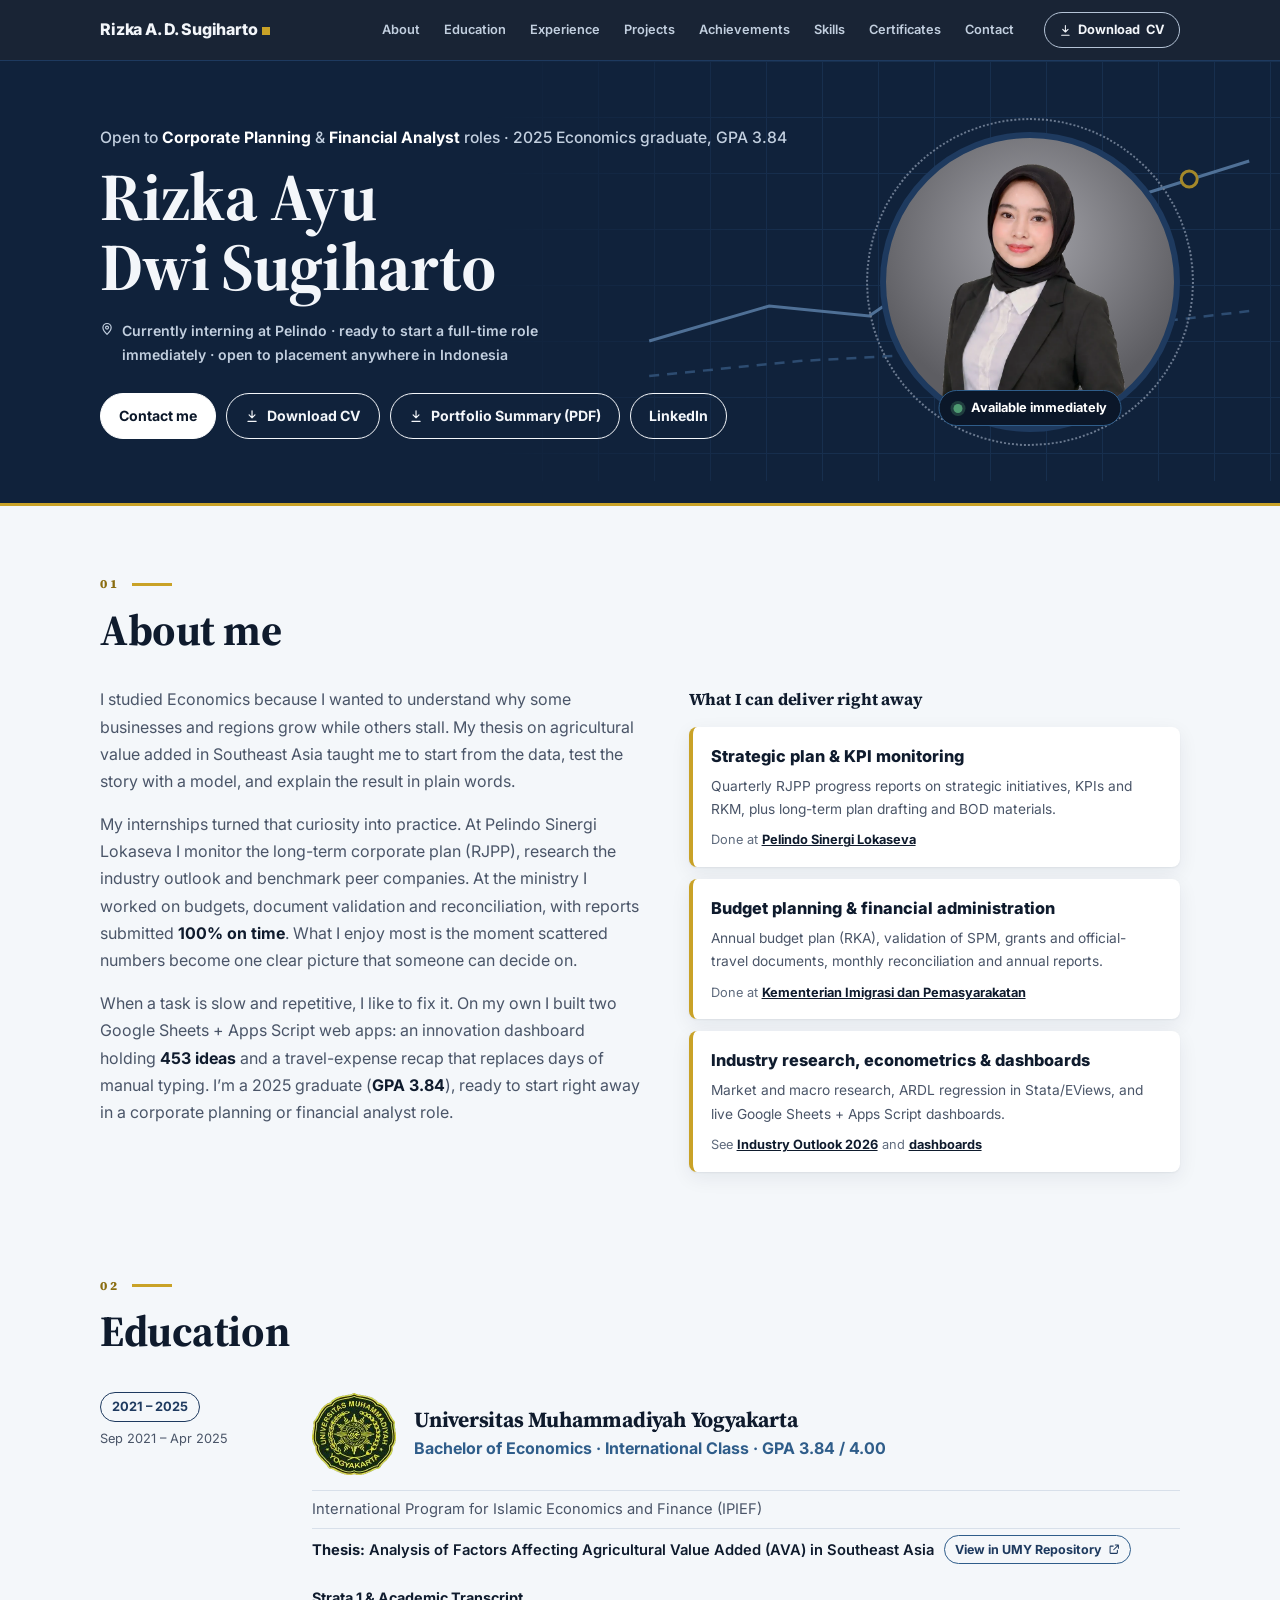
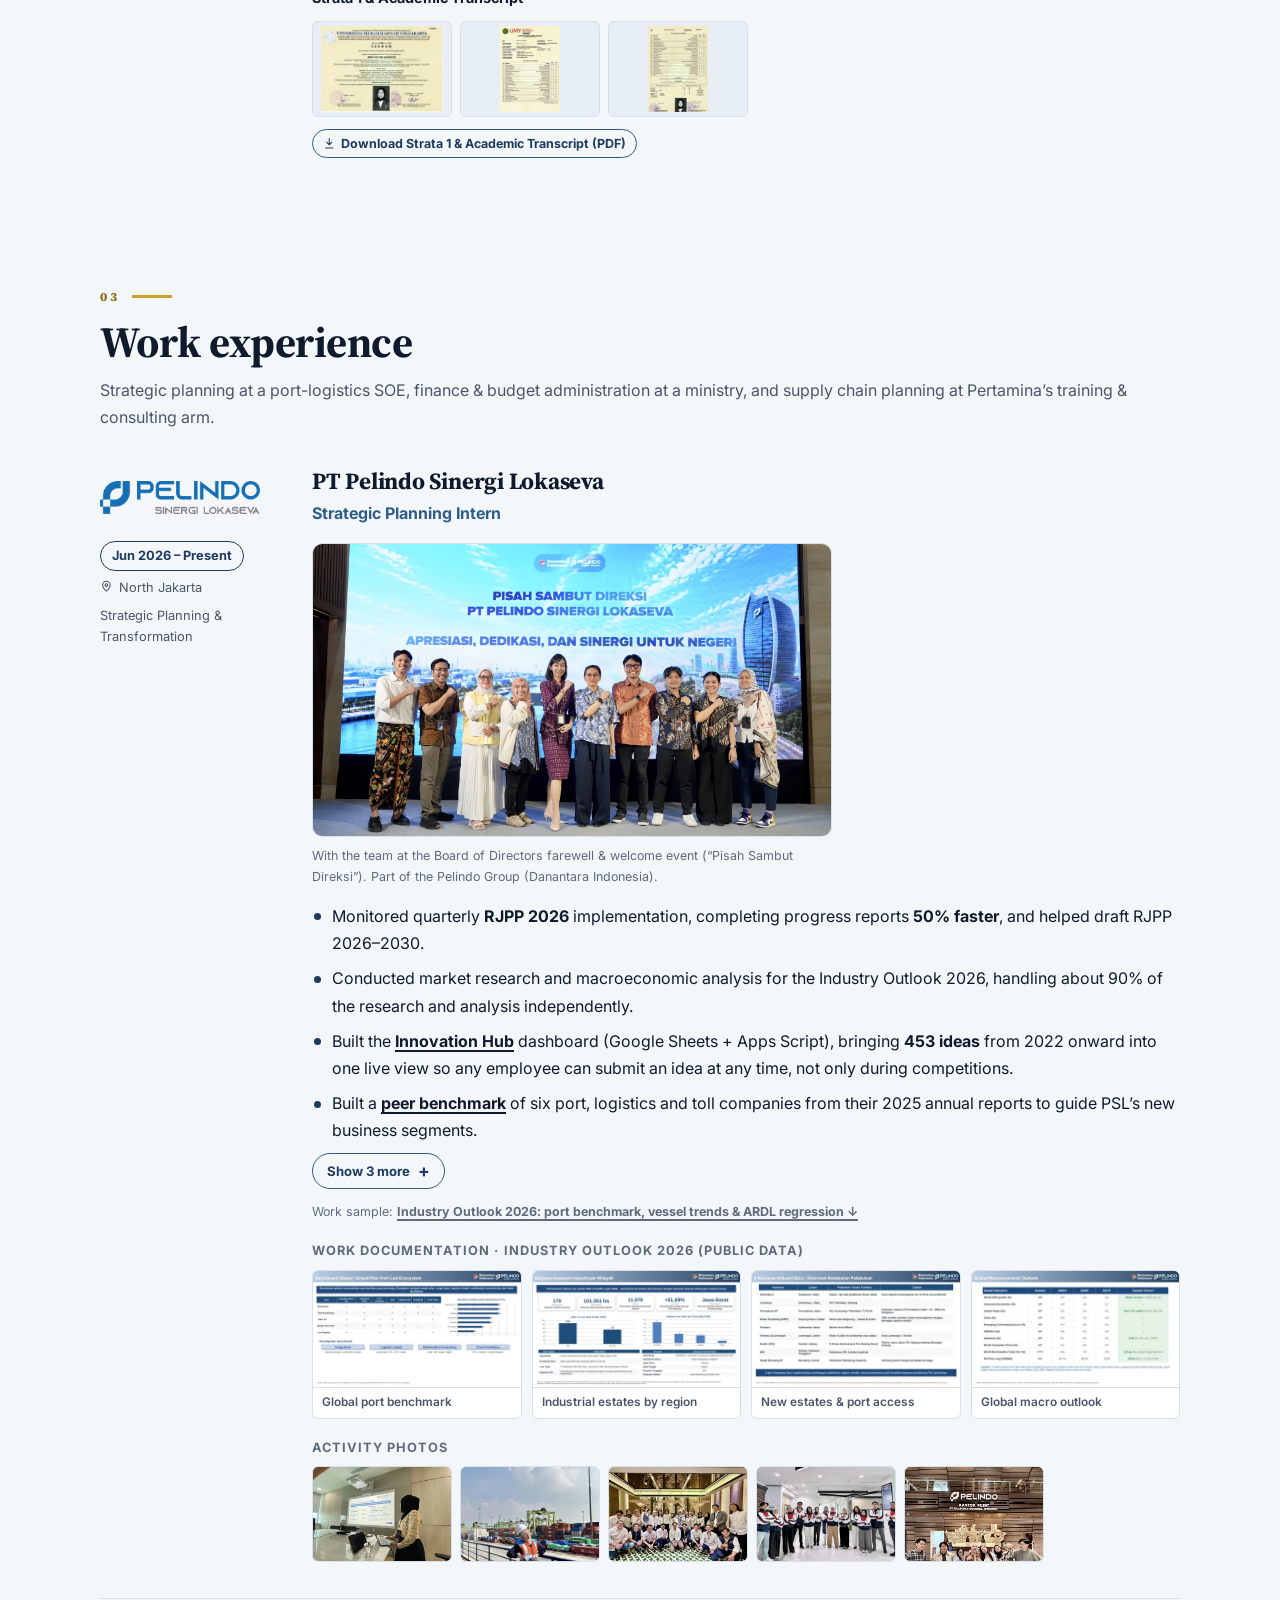
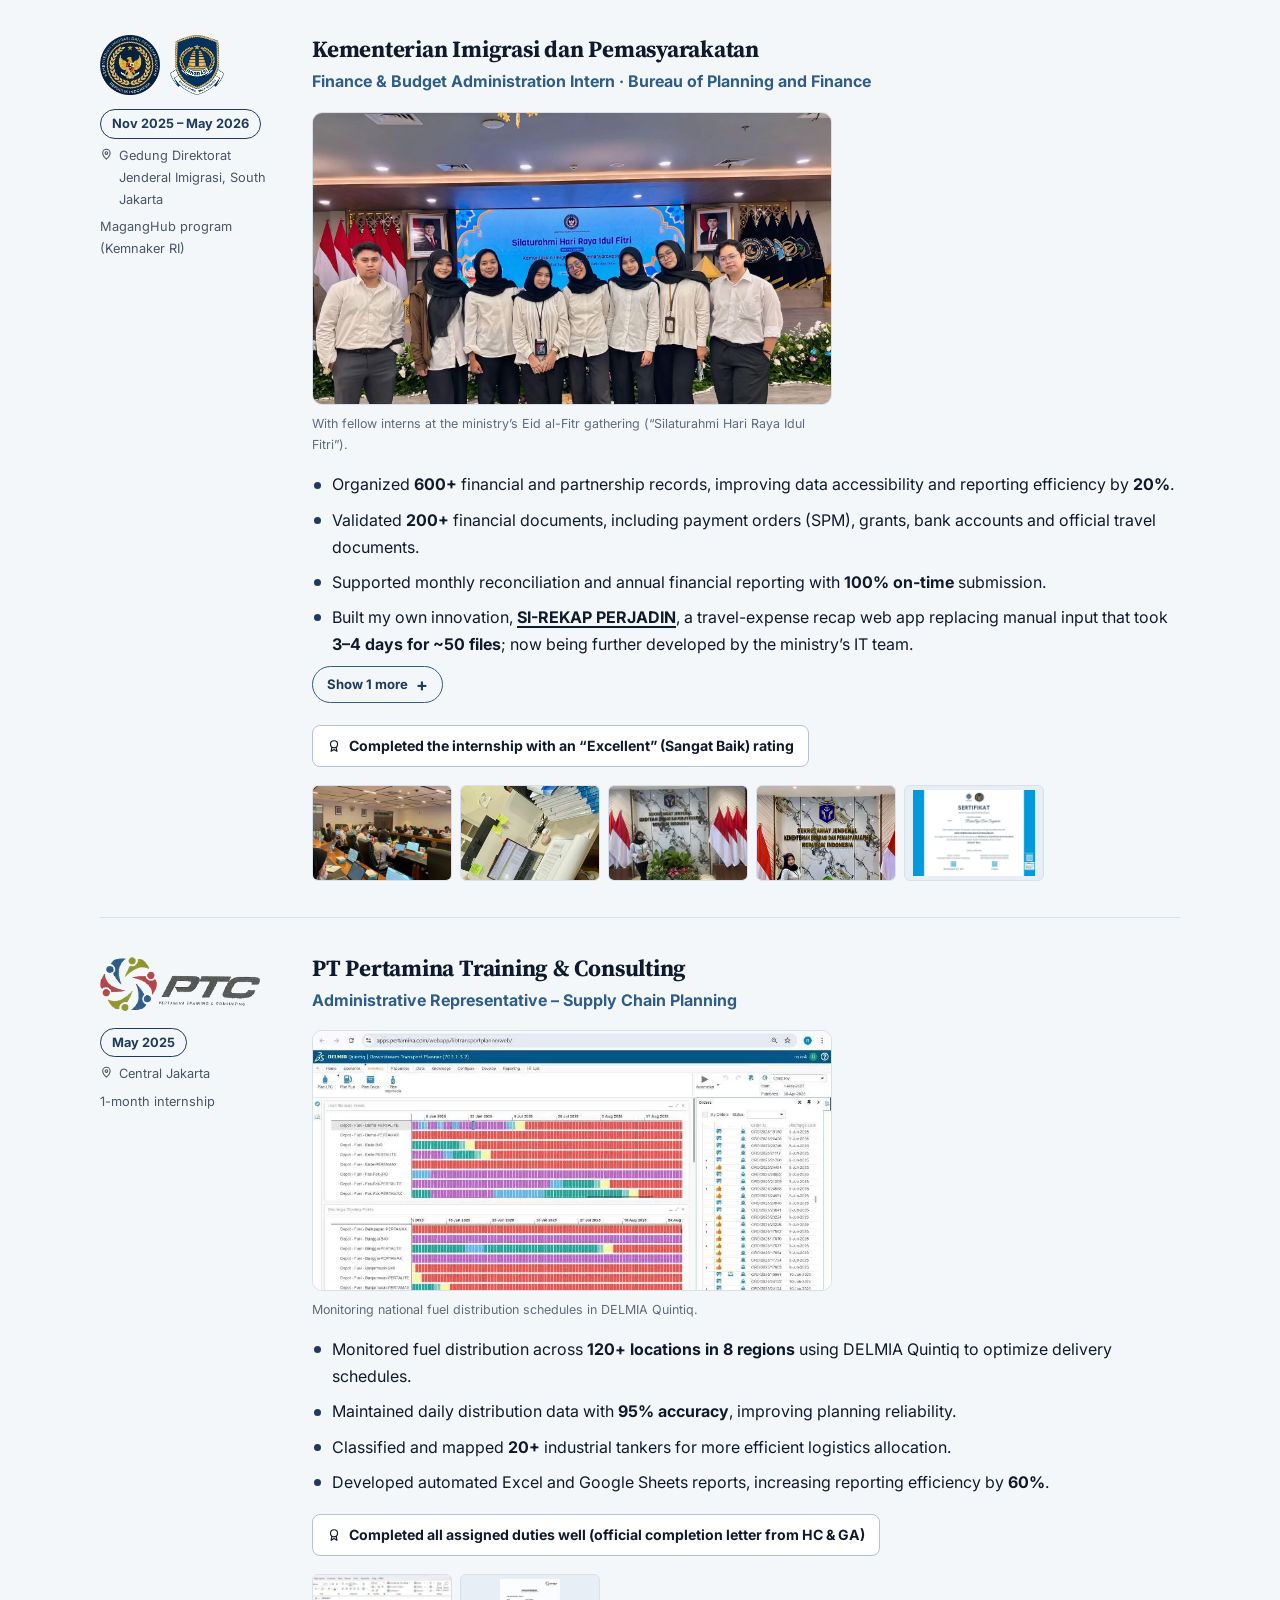
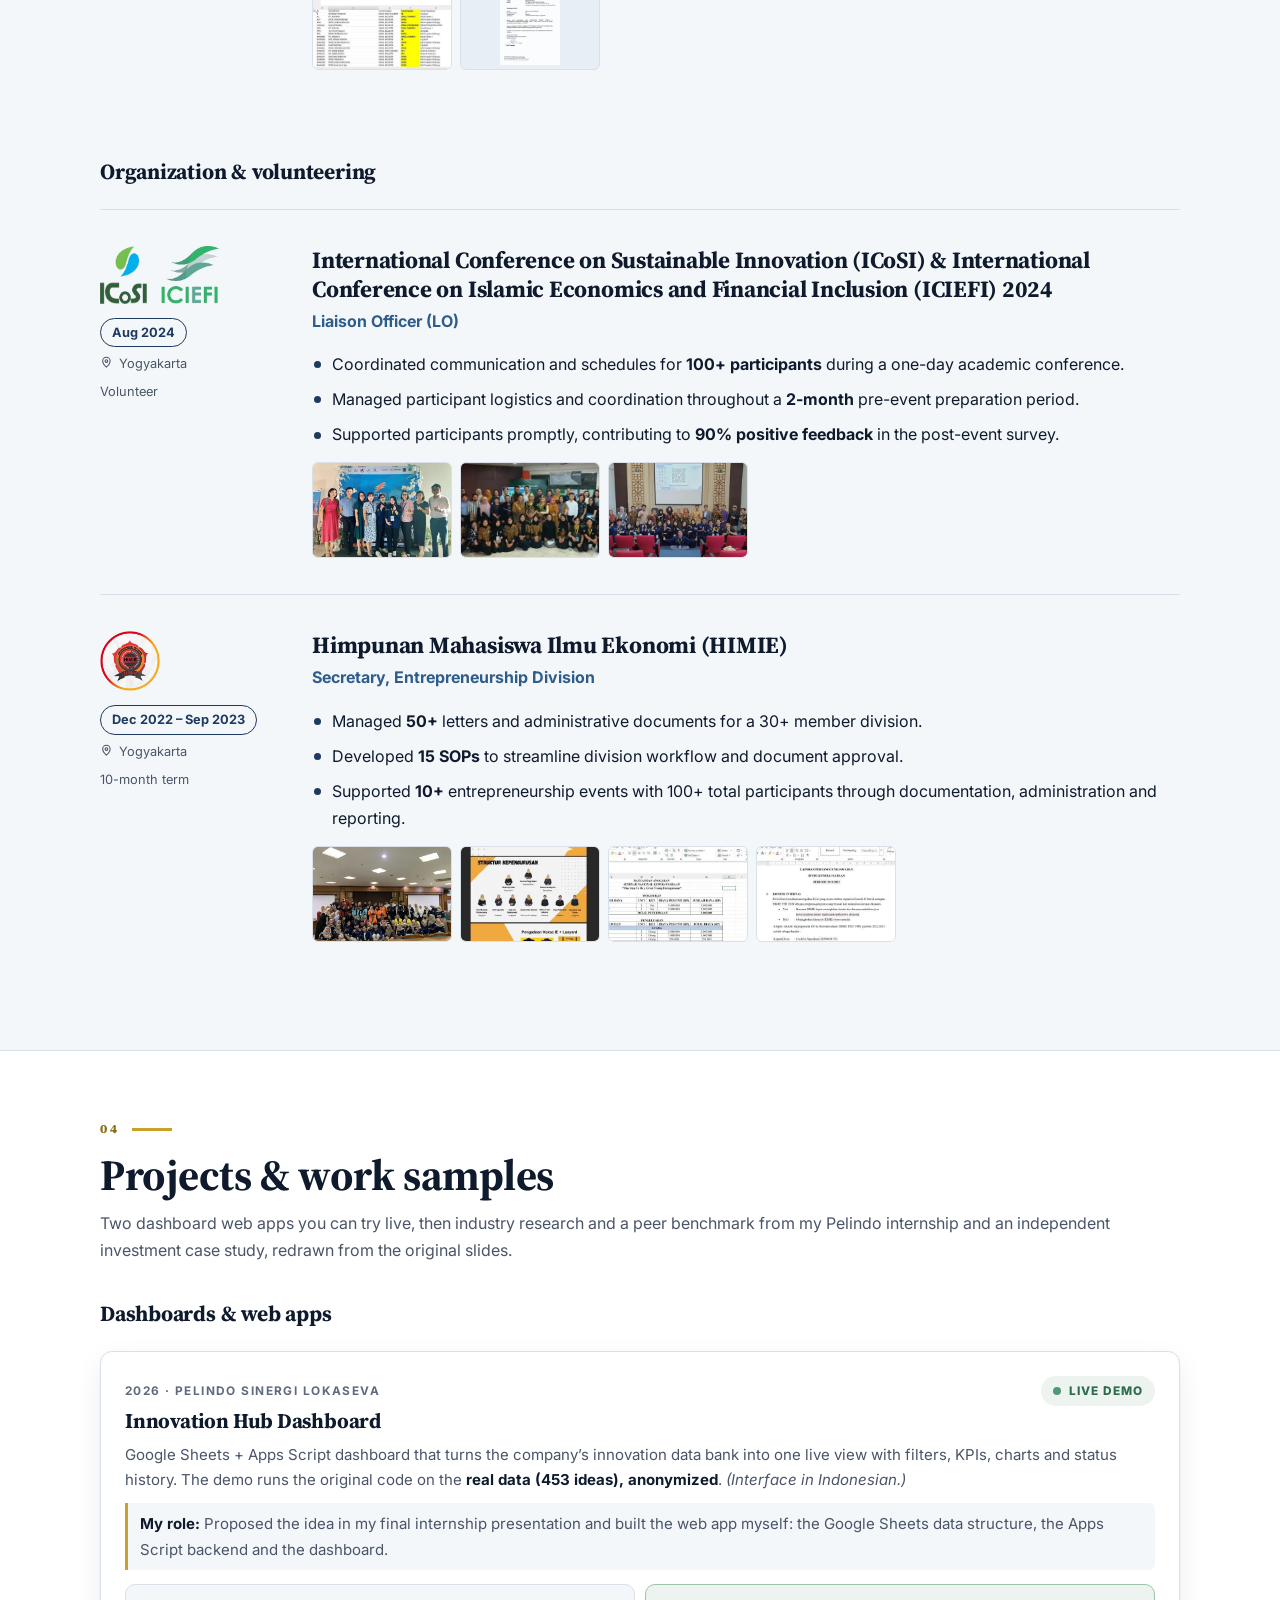
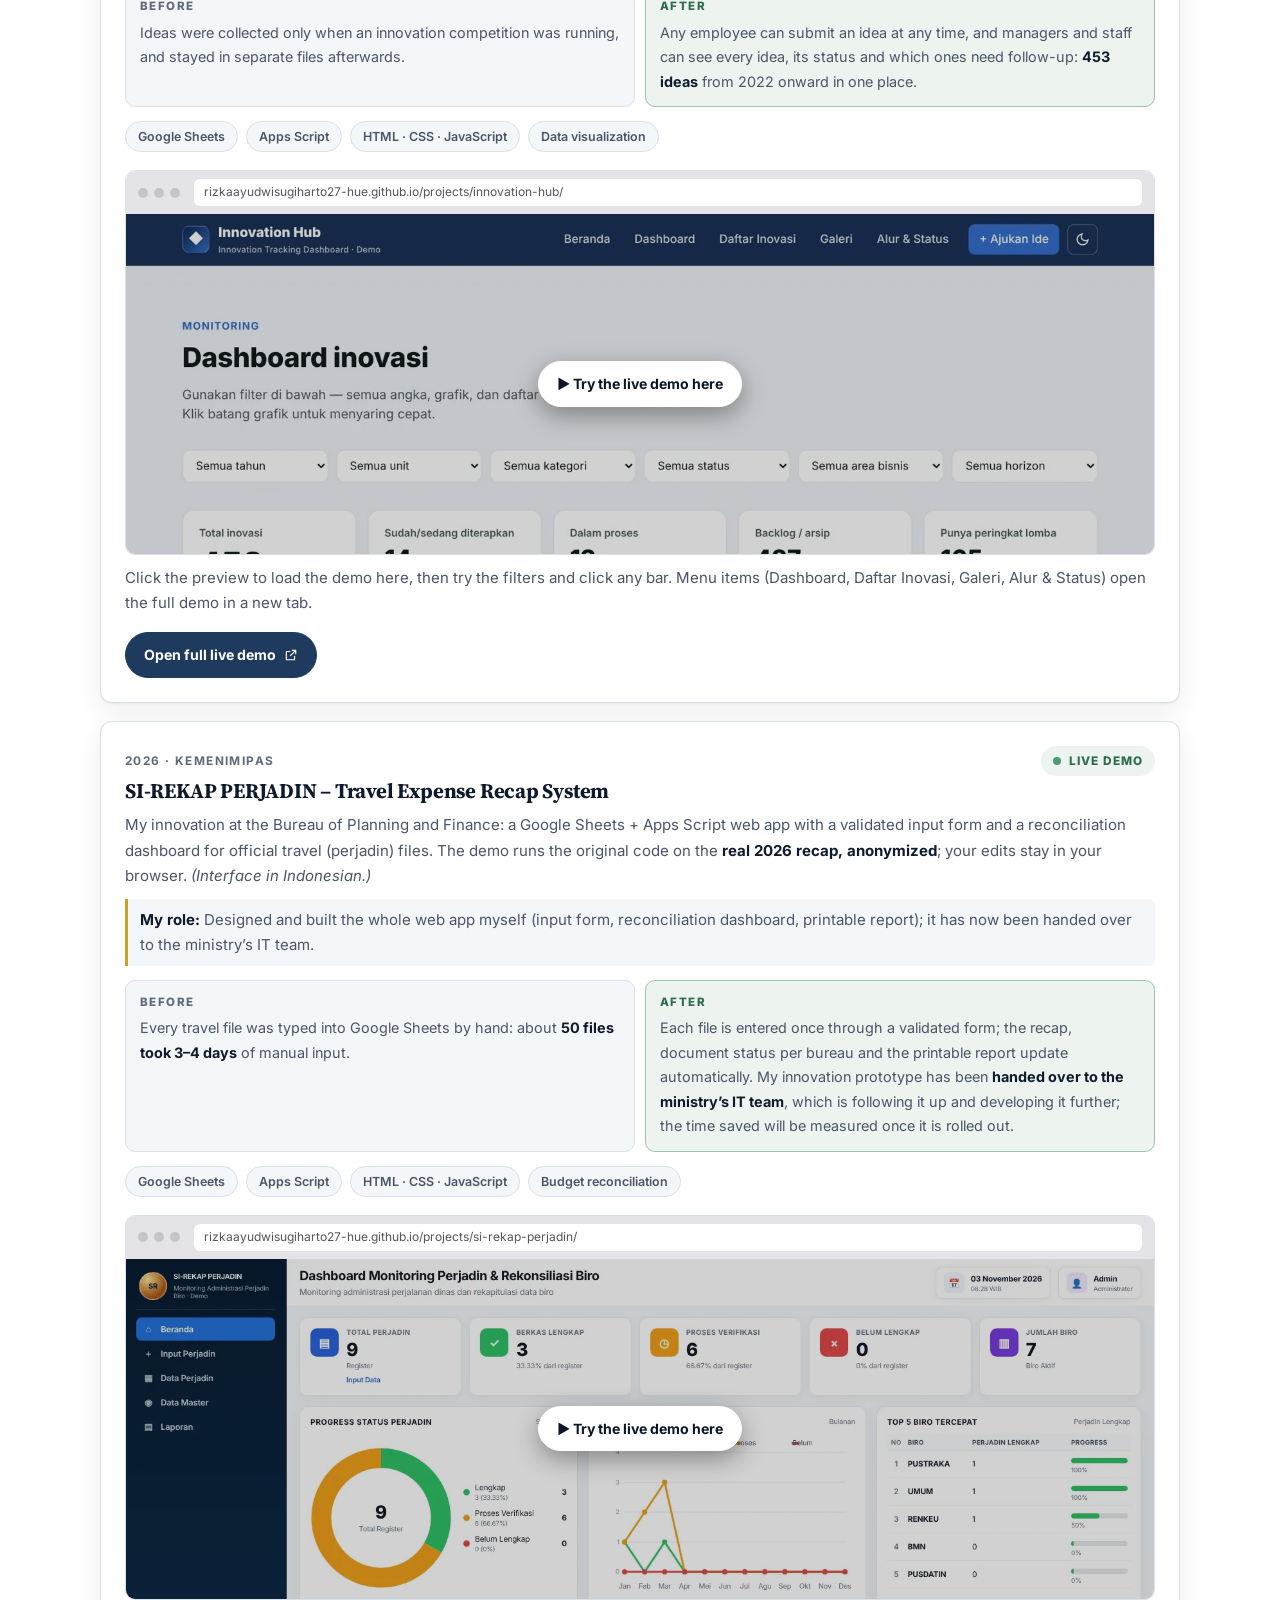
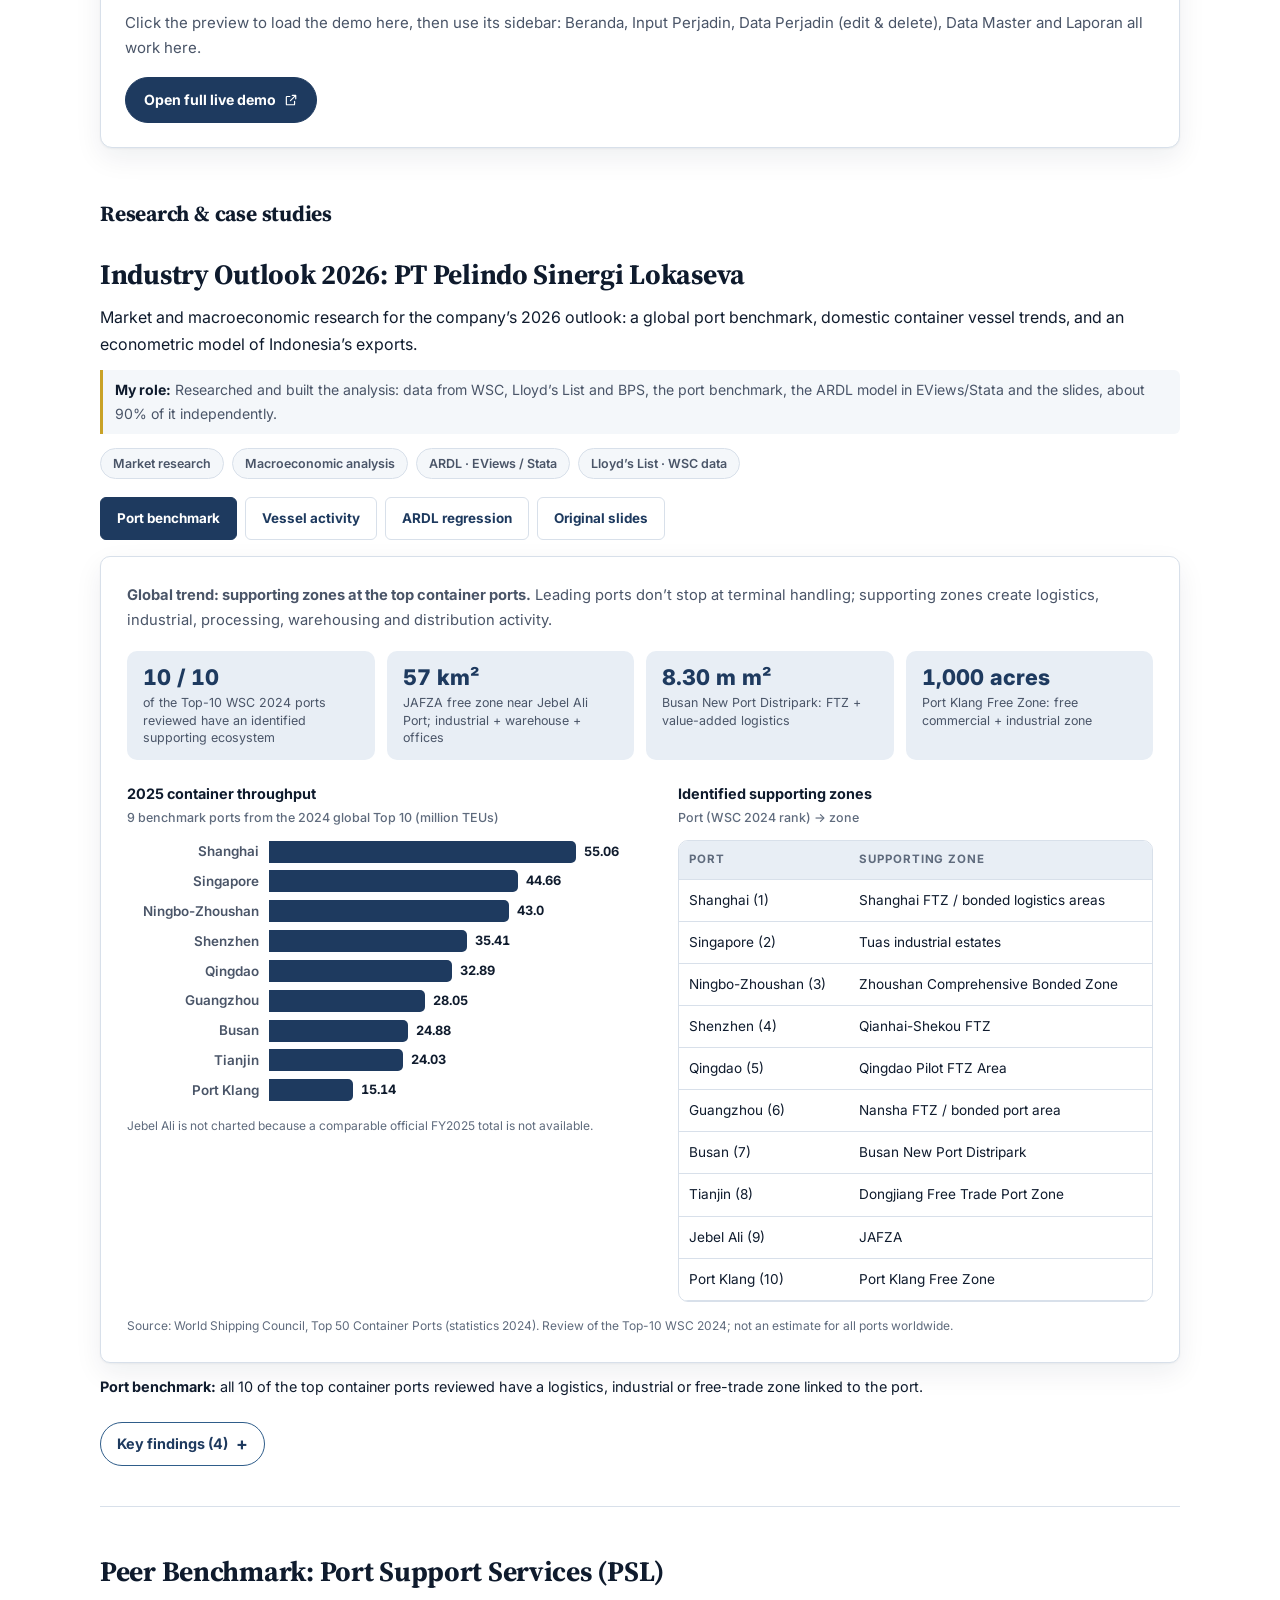
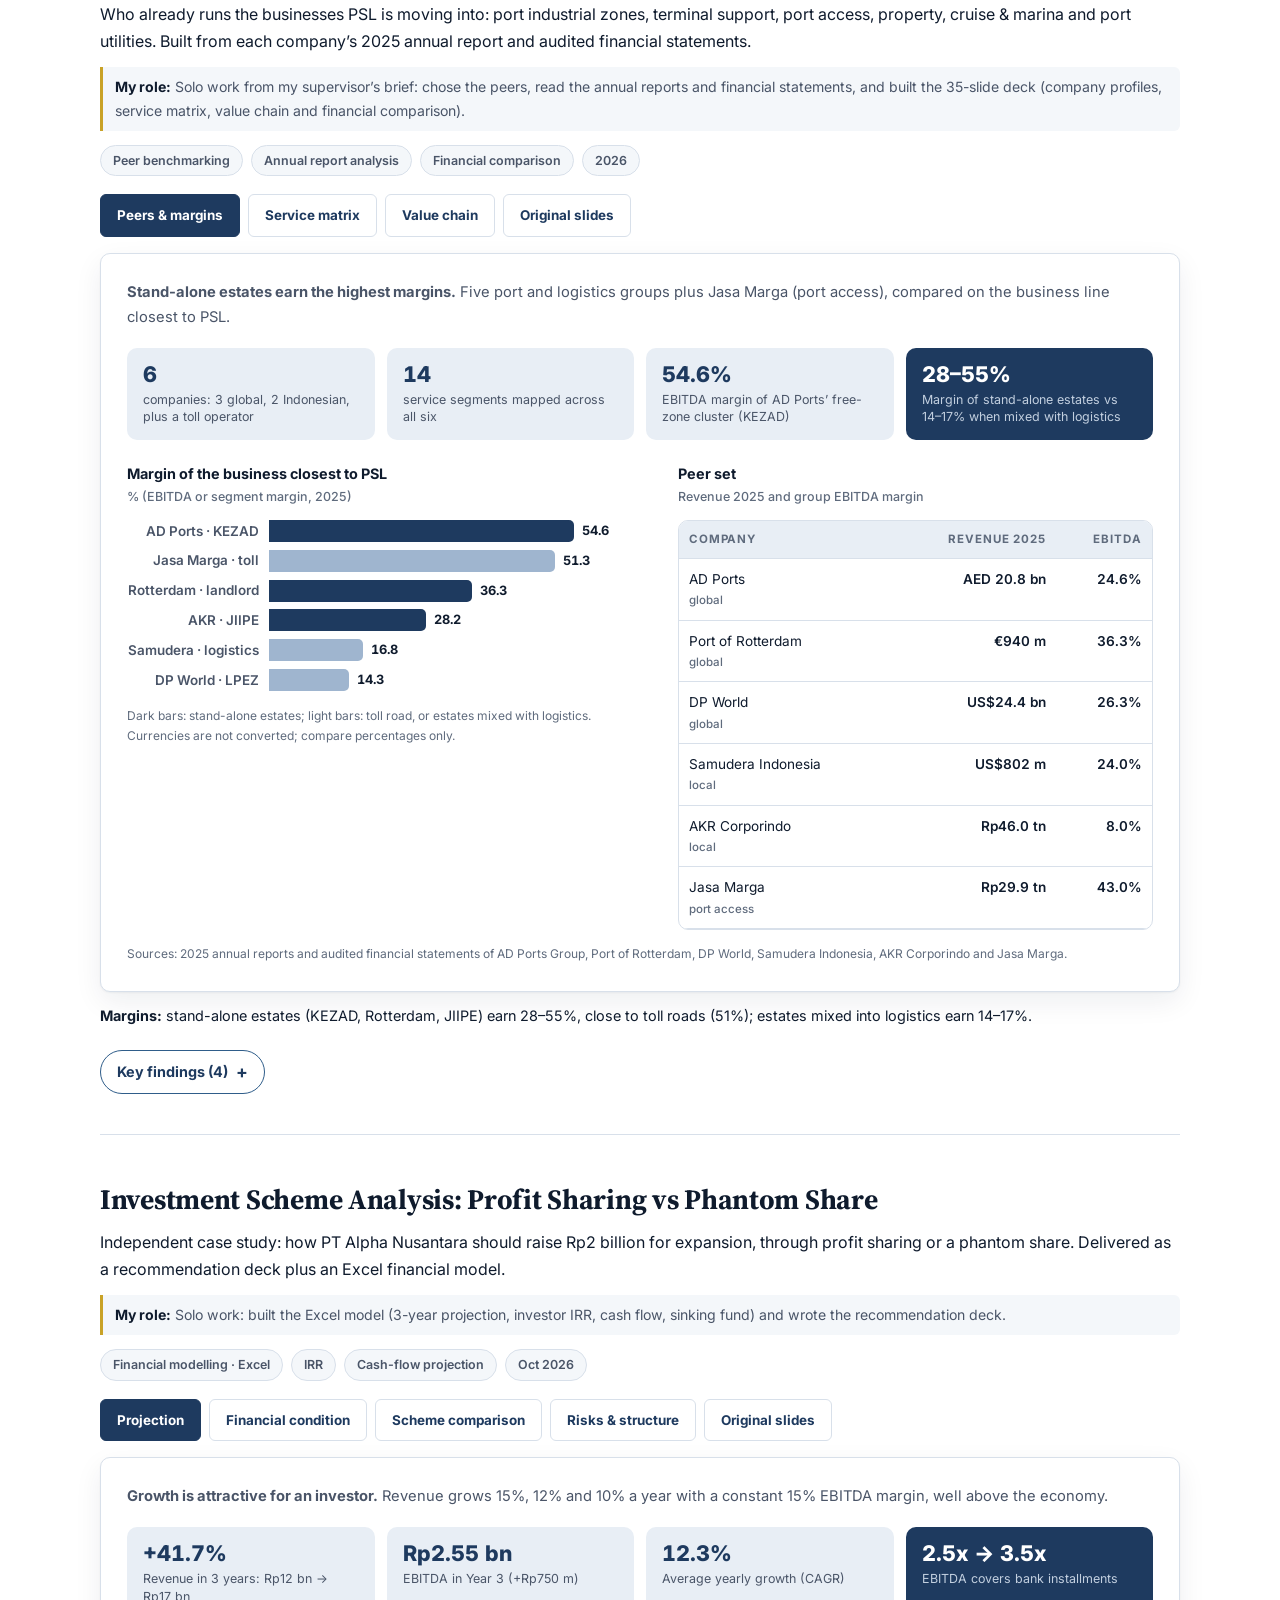
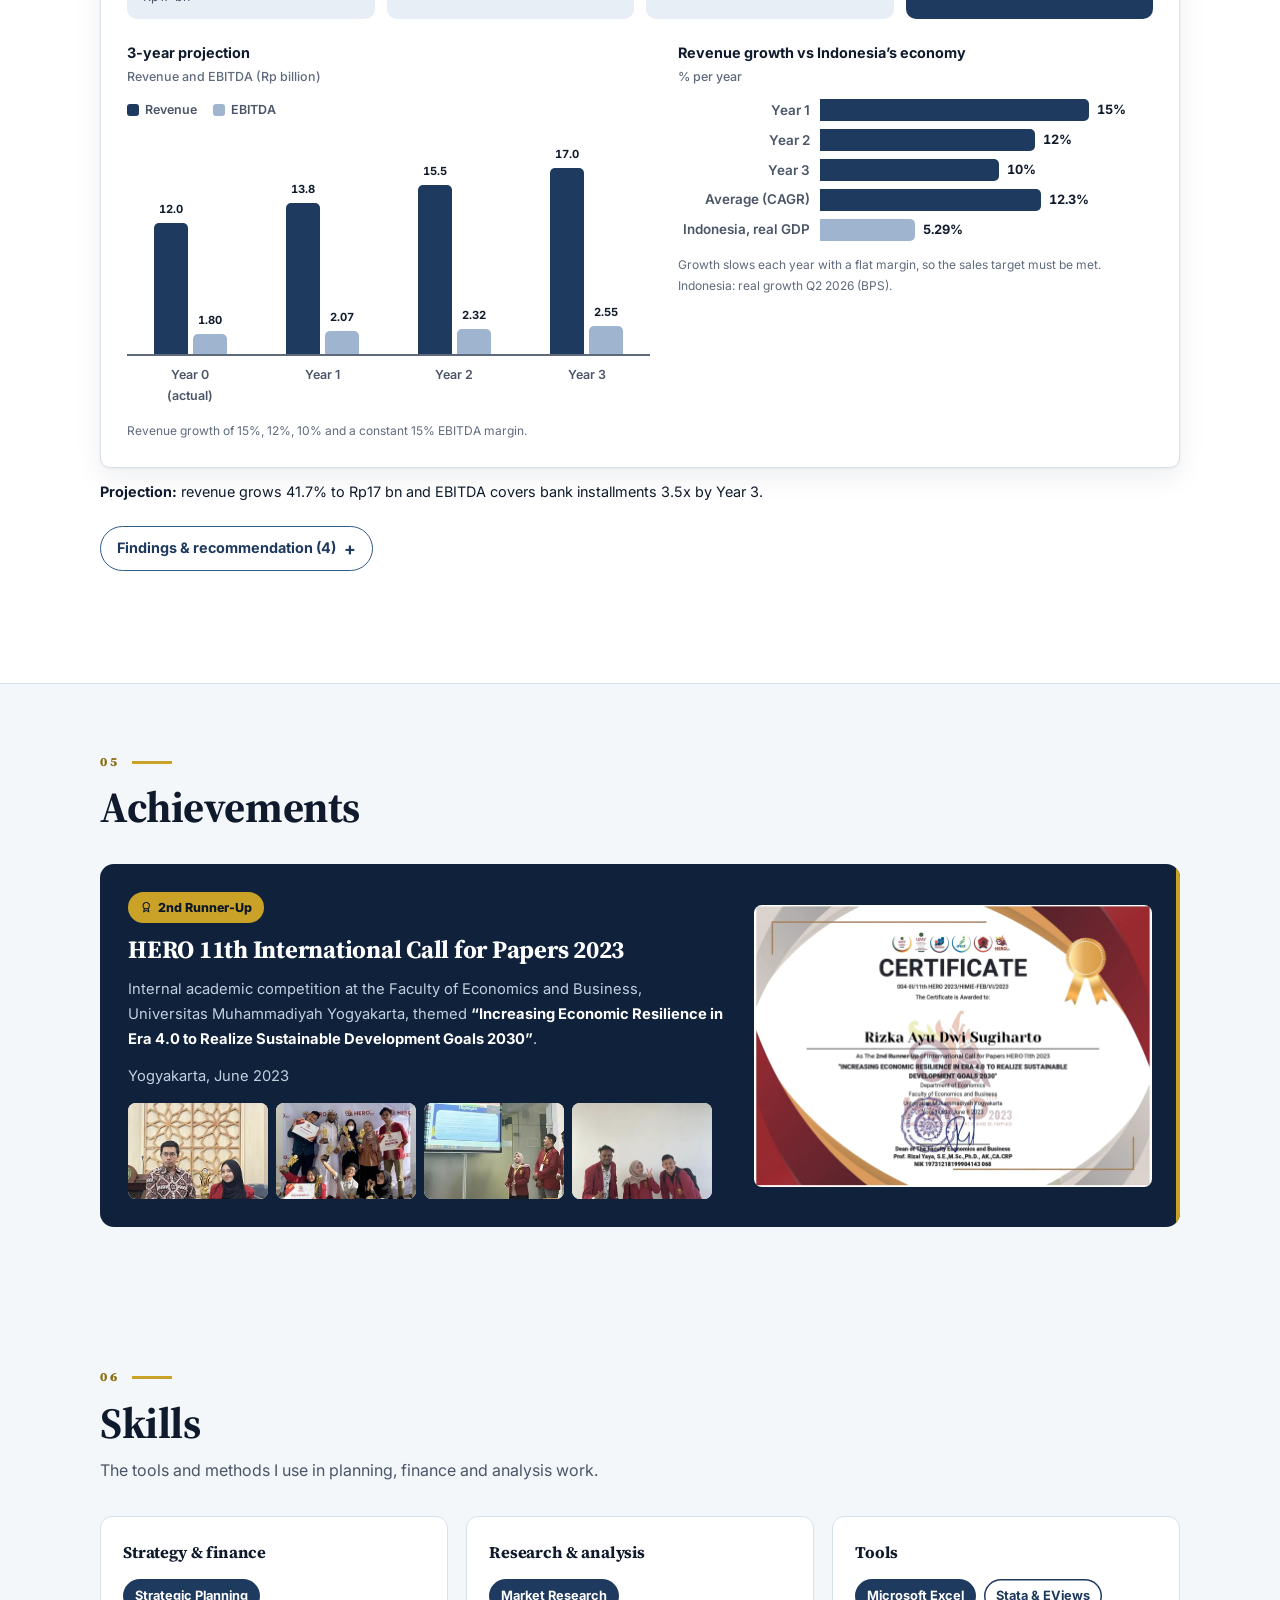
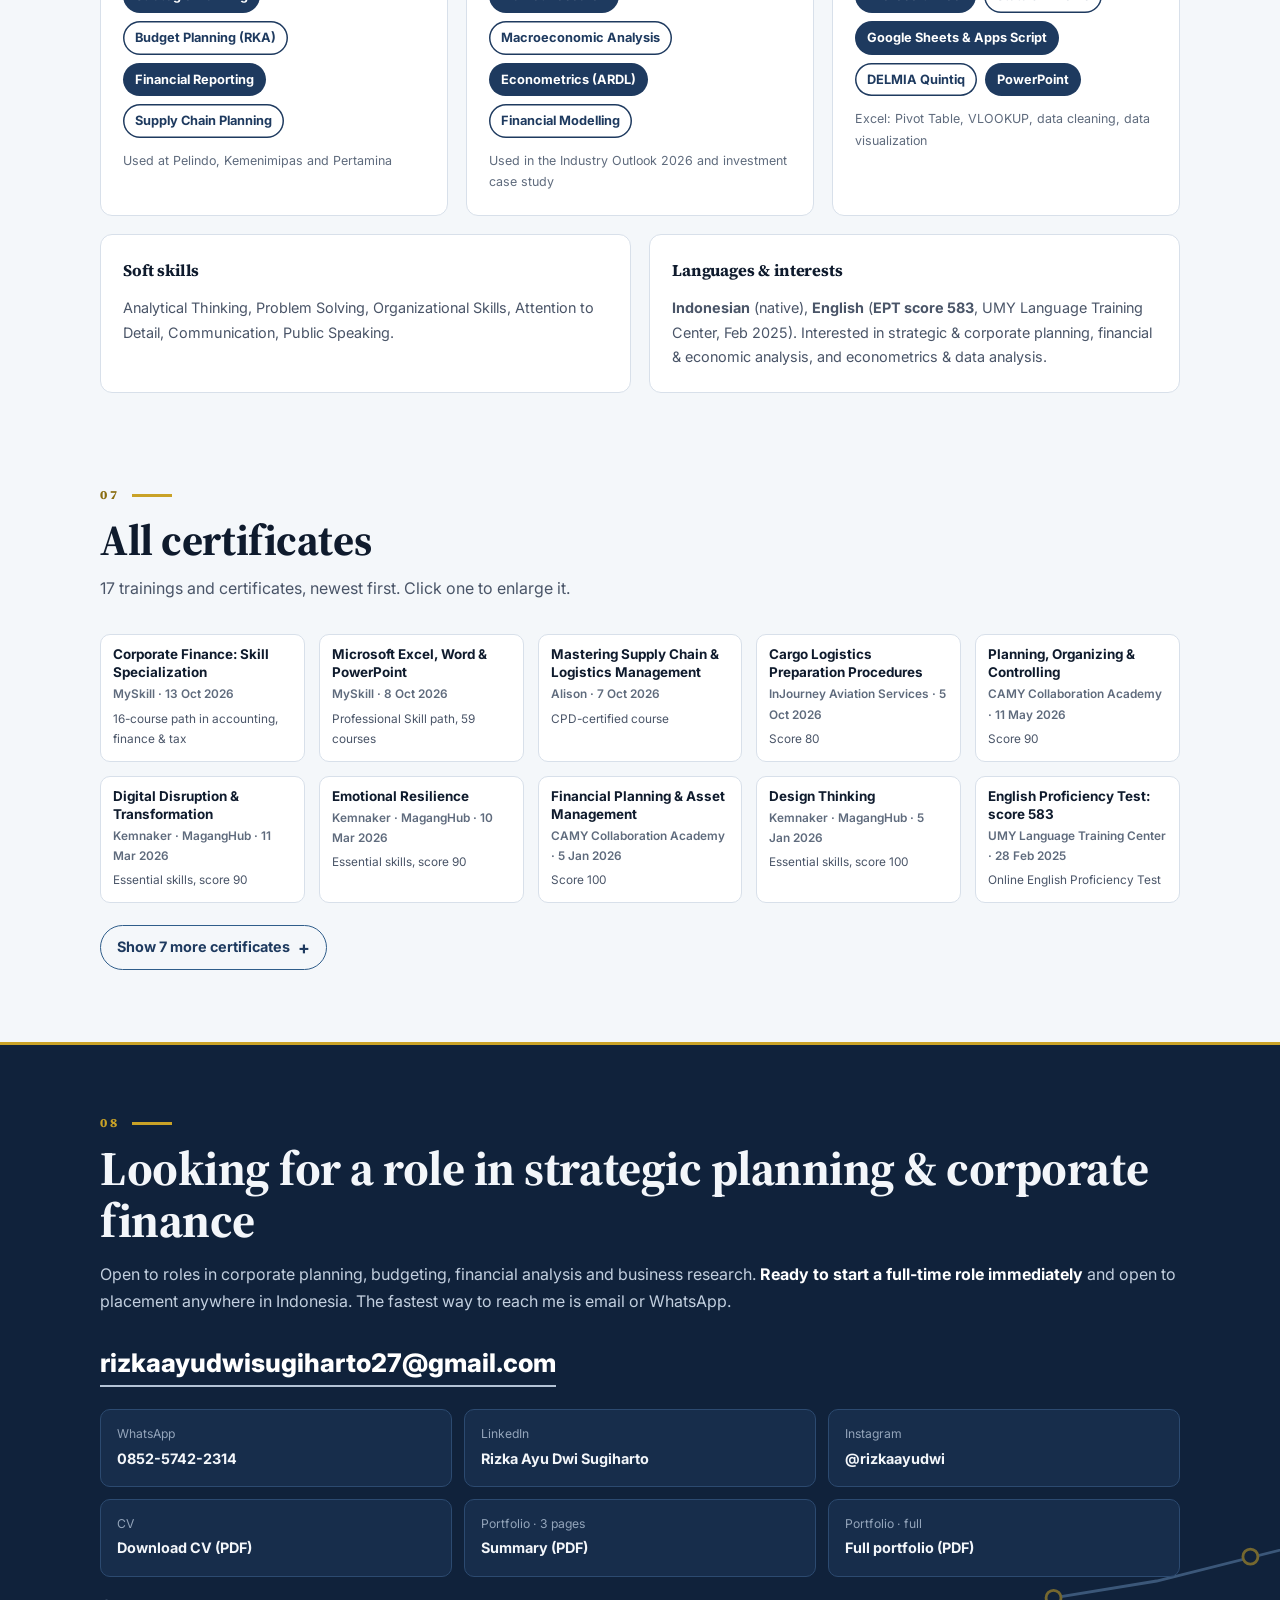
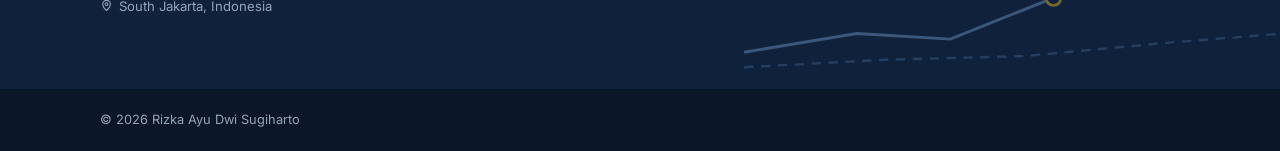
==== commit 1cbafe99: "Make About me more personal Three paragraphs: why Rizka studied Economics and what her thesis taught" ====
--- a/index.html
+++ b/index.html
@@ -577,7 +577,9 @@
     <div class="sec-head"><h2>About me</h2></div>
     <div class="about">
       <div class="prose reveal">
-        <p>I’m a 2025 Economics graduate (<b>GPA 3.84</b>) with three internships in strategic planning, finance and supply chain at Pelindo, a government ministry and Pertamina. I monitor long-term corporate plans, research industries, benchmark peers and prepare budgets, with reports delivered <b>100% on time</b>. I also build my own Google Sheets + Apps Script dashboards to turn that data into decisions, and I’m looking for a corporate planning or financial analyst role.</p>
+        <p>I studied Economics because I wanted to understand why some businesses and regions grow while others stall. My thesis on agricultural value added in Southeast Asia taught me to start from the data, test the story with a model, and explain the result in plain words.</p>
+        <p>My internships turned that curiosity into practice. At Pelindo Sinergi Lokaseva I monitor the long-term corporate plan (RJPP), research the industry outlook and benchmark peer companies. At the ministry I worked on budgets, document validation and reconciliation, with reports submitted <b>100% on time</b>. What I enjoy most is the moment scattered numbers become one clear picture that someone can decide on.</p>
+        <p>When a task is slow and repetitive, I like to fix it. On my own I built two Google Sheets + Apps Script web apps: an innovation dashboard holding <b>453 ideas</b> and a travel-expense recap that replaces days of manual typing. I’m a 2025 graduate (<b>GPA 3.84</b>), ready to start right away in a corporate planning or financial analyst role.</p>
       </div>
       <div class="reveal">
         <h3 class="ready-title">What I can deliver right away</h3>
@@ -1379,7 +1381,7 @@
       <a class="ccontact" href="https://www.instagram.com/rizkaayudwi" target="_blank" rel="noopener"><small>Instagram</small><b>@rizkaayudwi</b></a>
       <a class="ccontact" href="assets/CV-Rizka-Ayu-Dwi-Sugiharto.pdf?v=11" target="_blank" rel="noopener"><small>CV</small><b>Download CV (PDF)</b></a>
       <a class="ccontact" href="assets/Portfolio-Summary-Rizka-Ayu-Dwi-Sugiharto.pdf?v=18" target="_blank" rel="noopener"><small>Portfolio · 3 pages</small><b>Summary (PDF)</b></a>
-      <a class="ccontact" href="assets/Portfolio-Rizka-Ayu-Dwi-Sugiharto.pdf?v=69" target="_blank" rel="noopener"><small>Portfolio · full</small><b>Full portfolio (PDF)</b></a>
+      <a class="ccontact" href="assets/Portfolio-Rizka-Ayu-Dwi-Sugiharto.pdf?v=70" target="_blank" rel="noopener"><small>Portfolio · full</small><b>Full portfolio (PDF)</b></a>
     </div>
     <p class="loc"><svg class="ico"><use href="#i-pin"/></svg>South Jakarta, Indonesia</p>
   </div>
